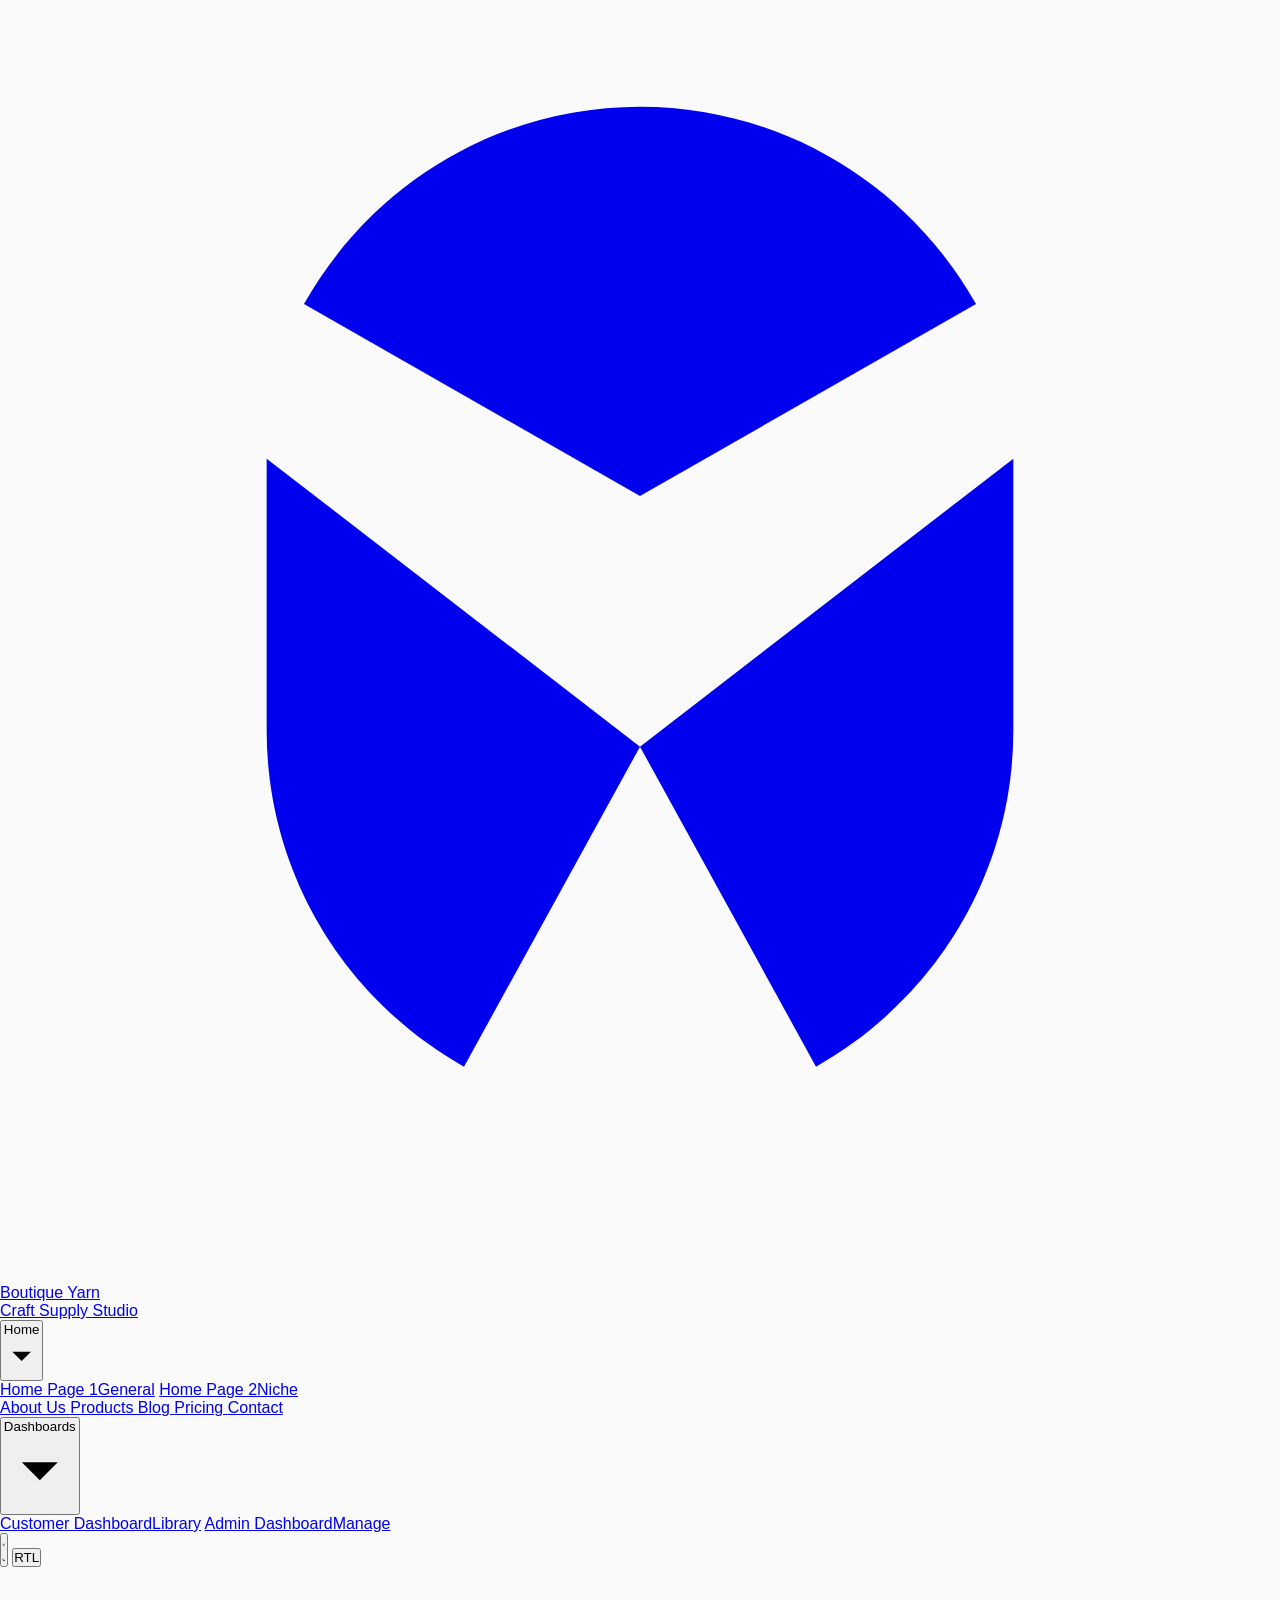
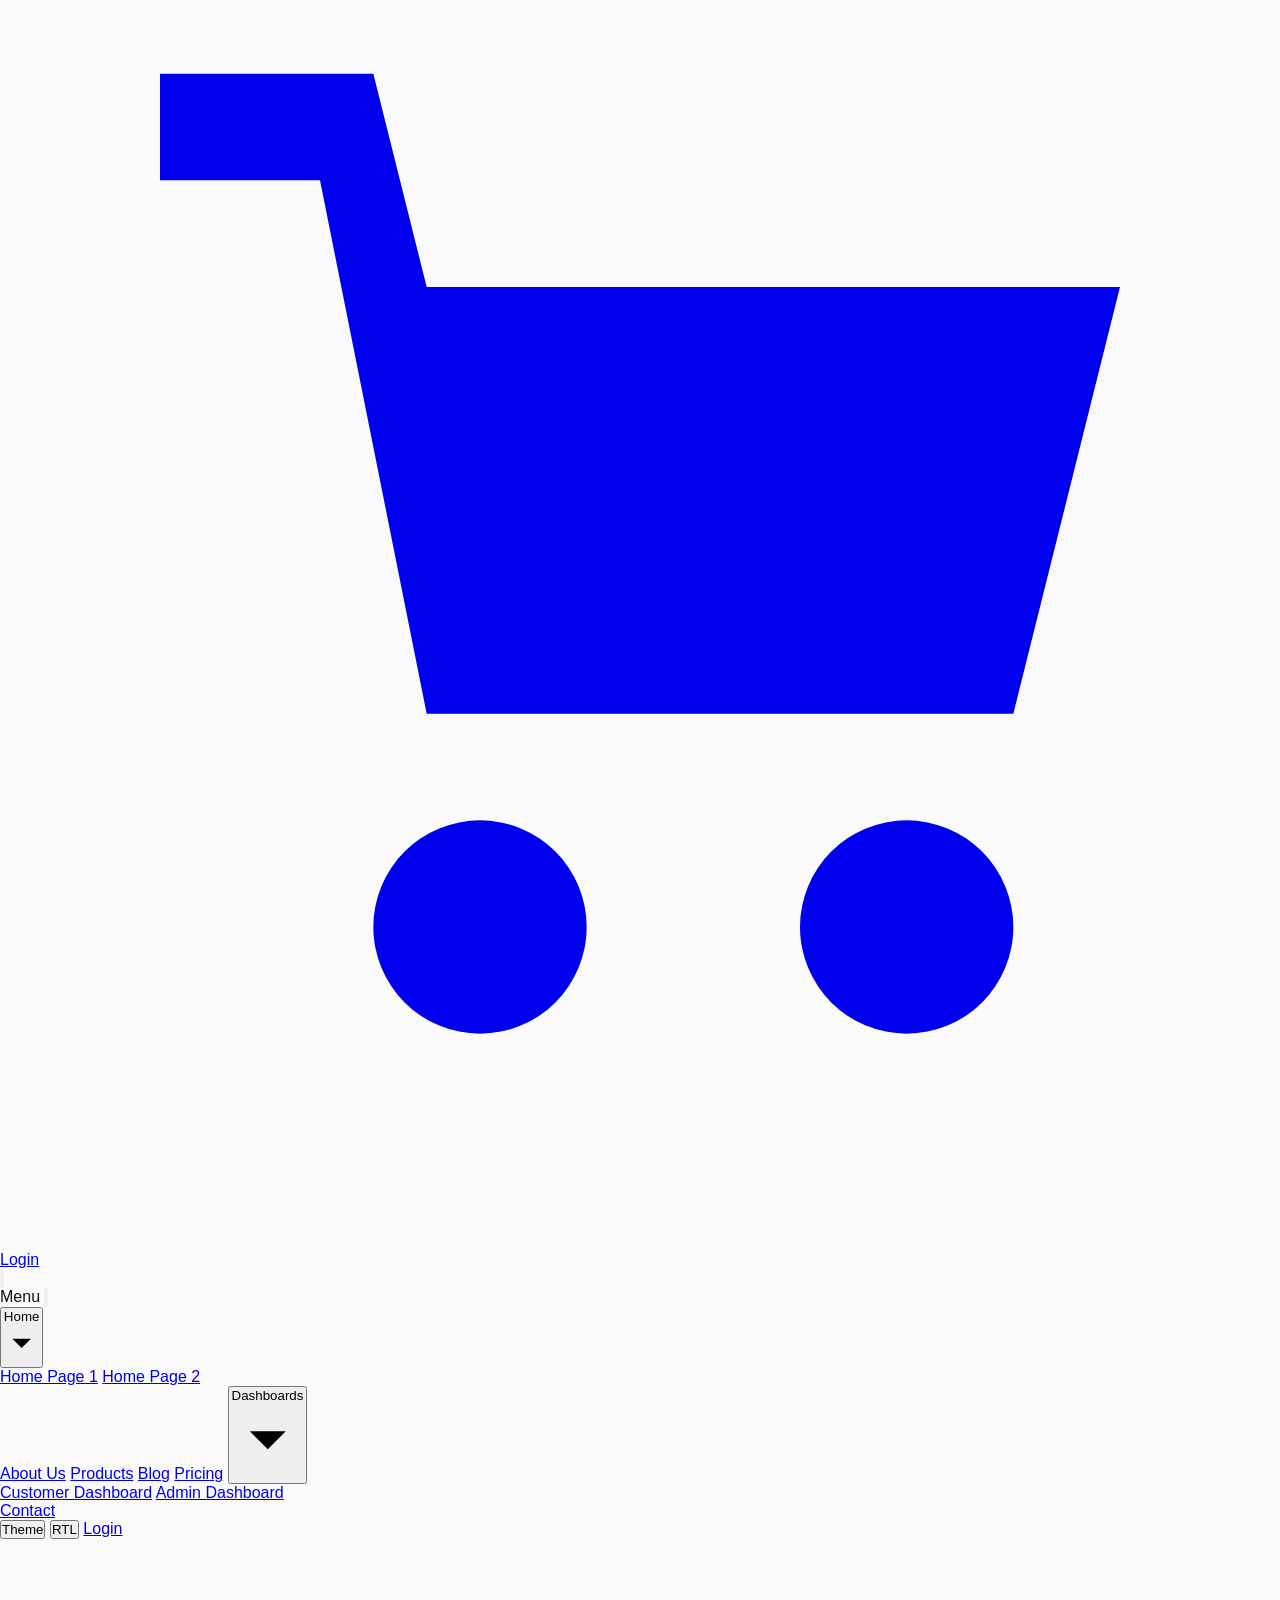
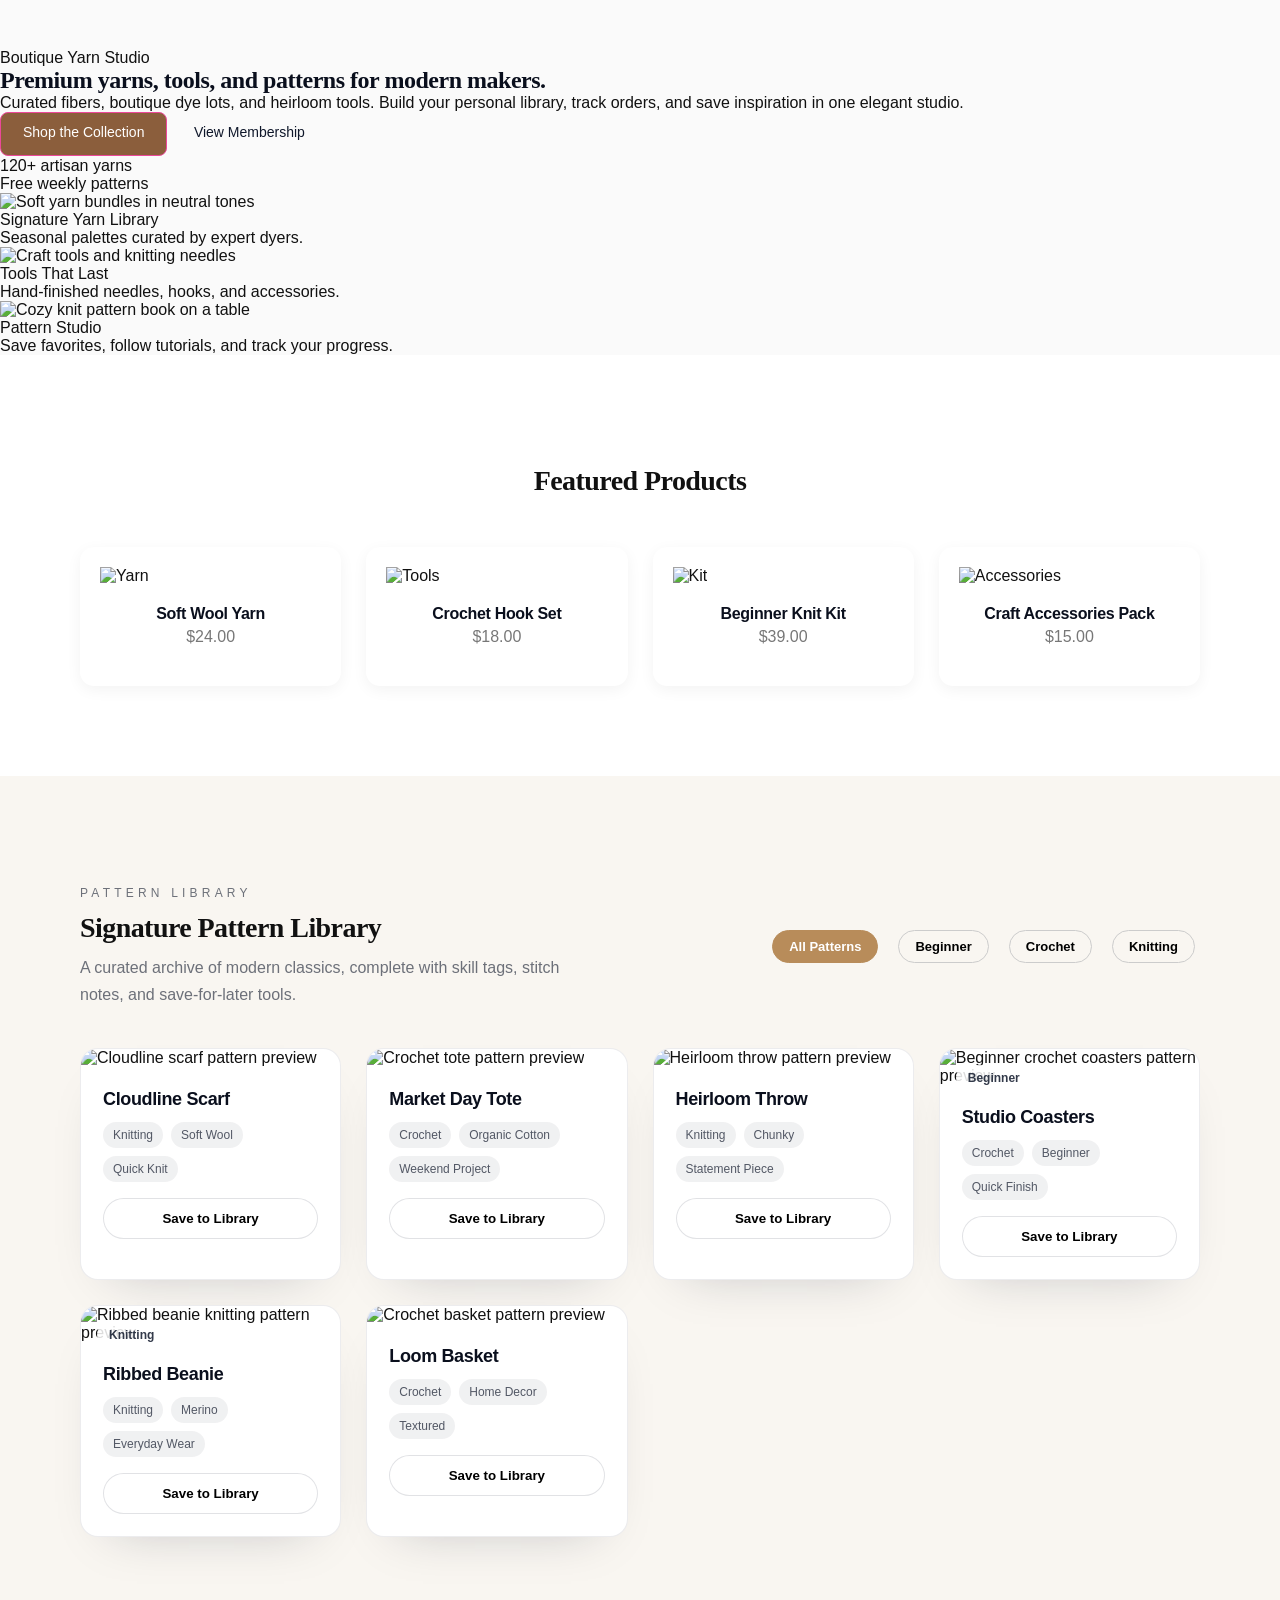
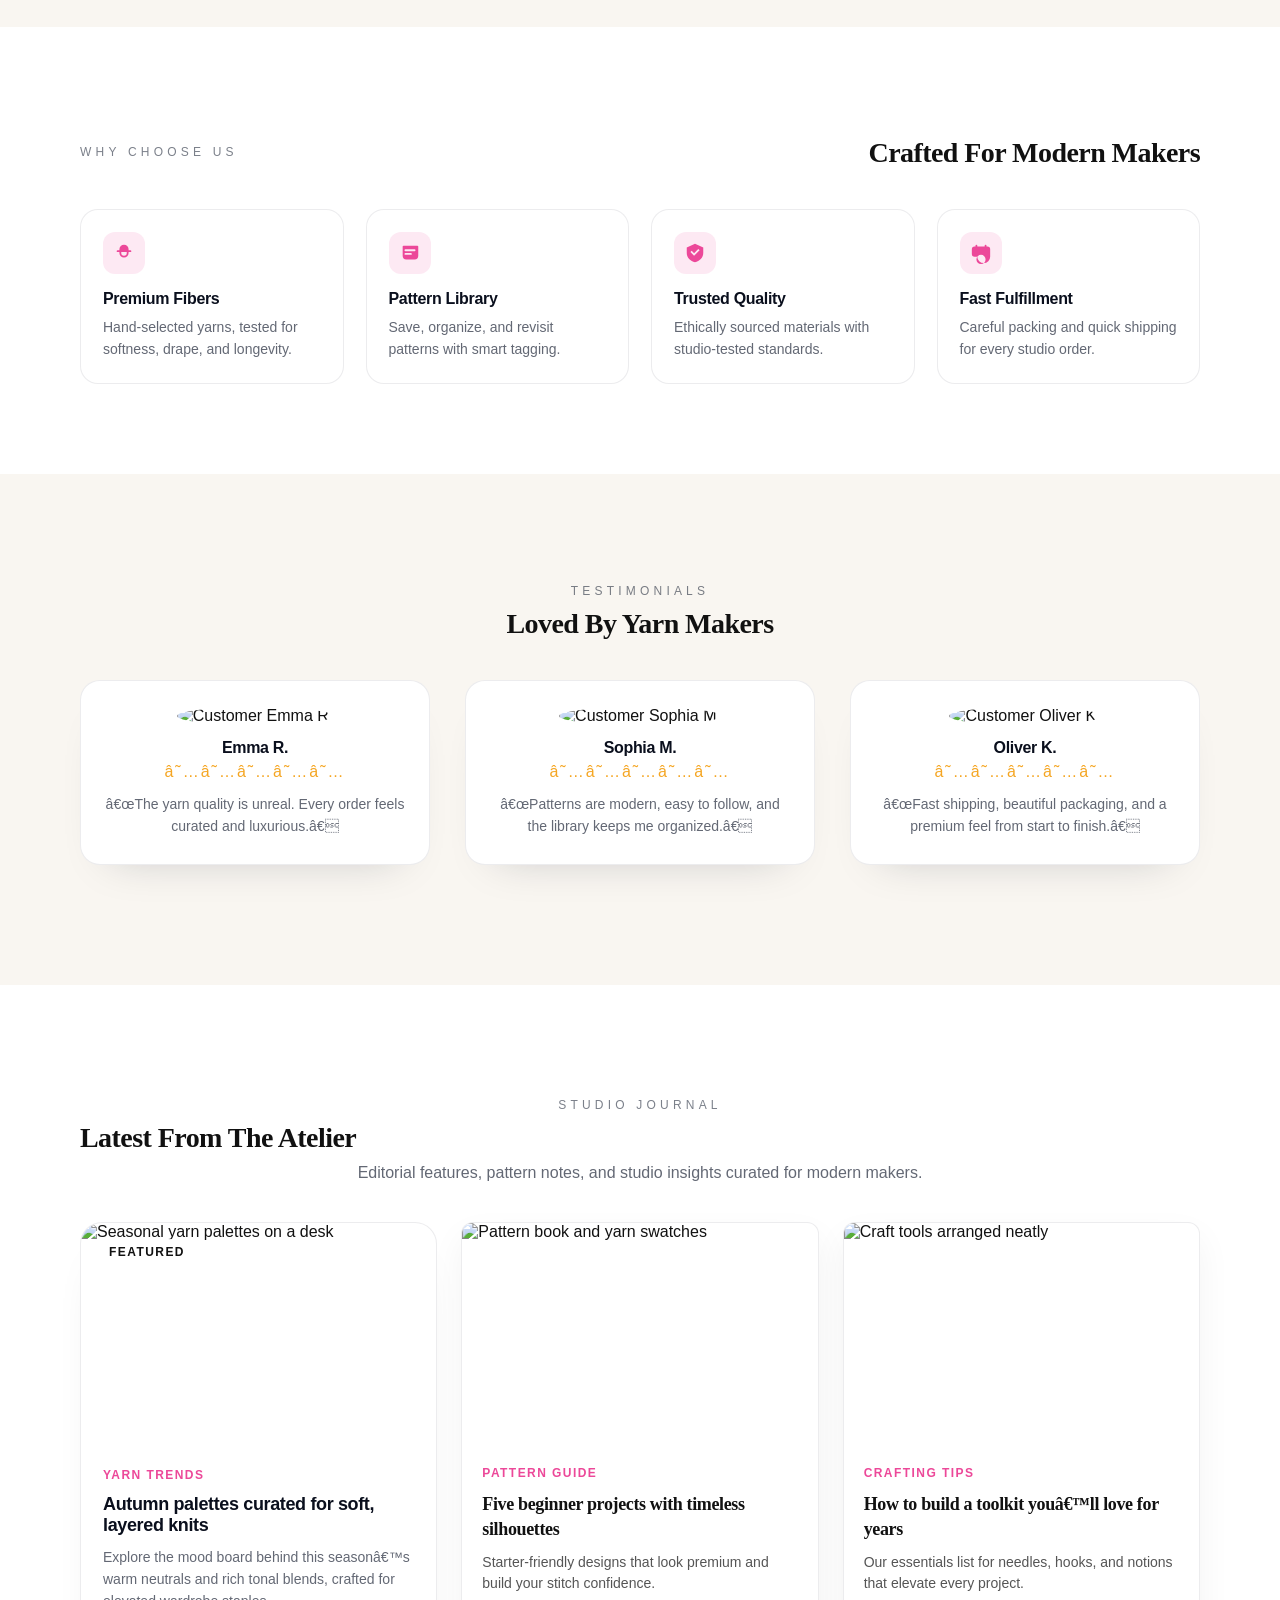
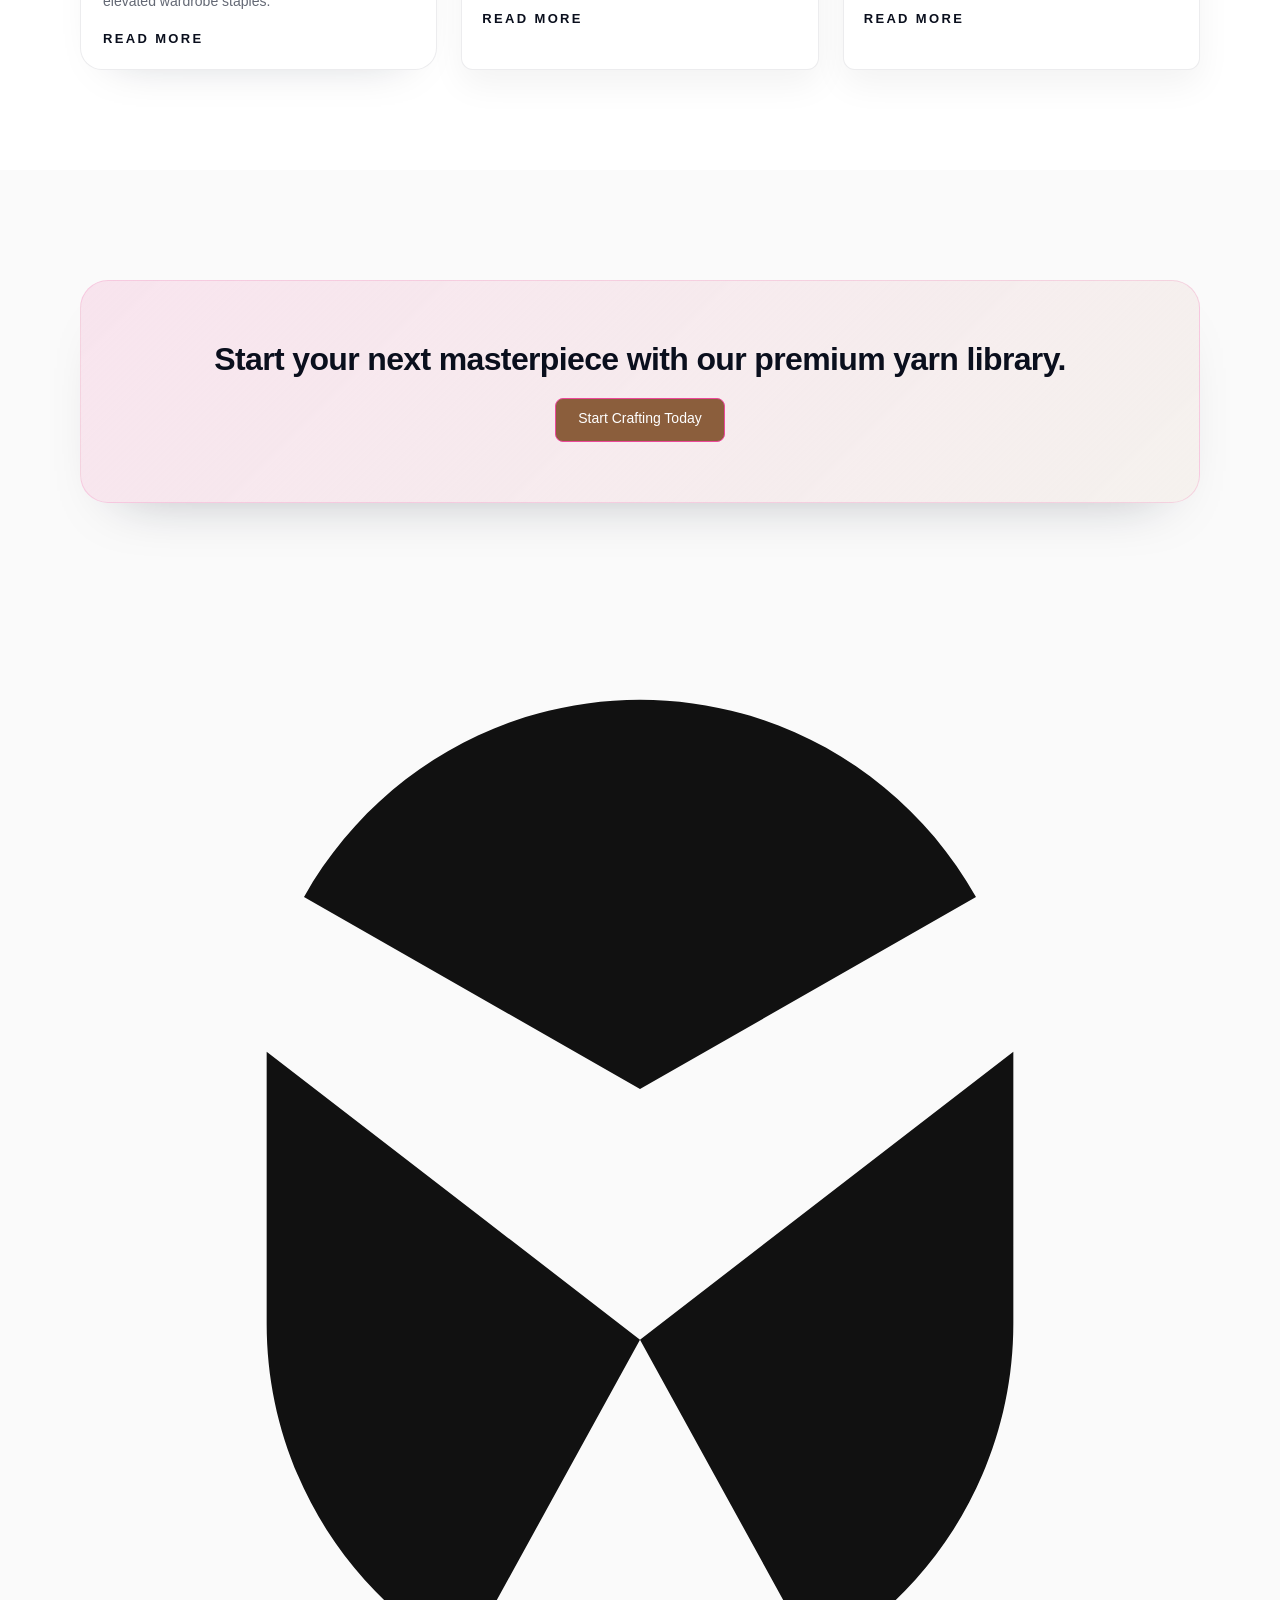
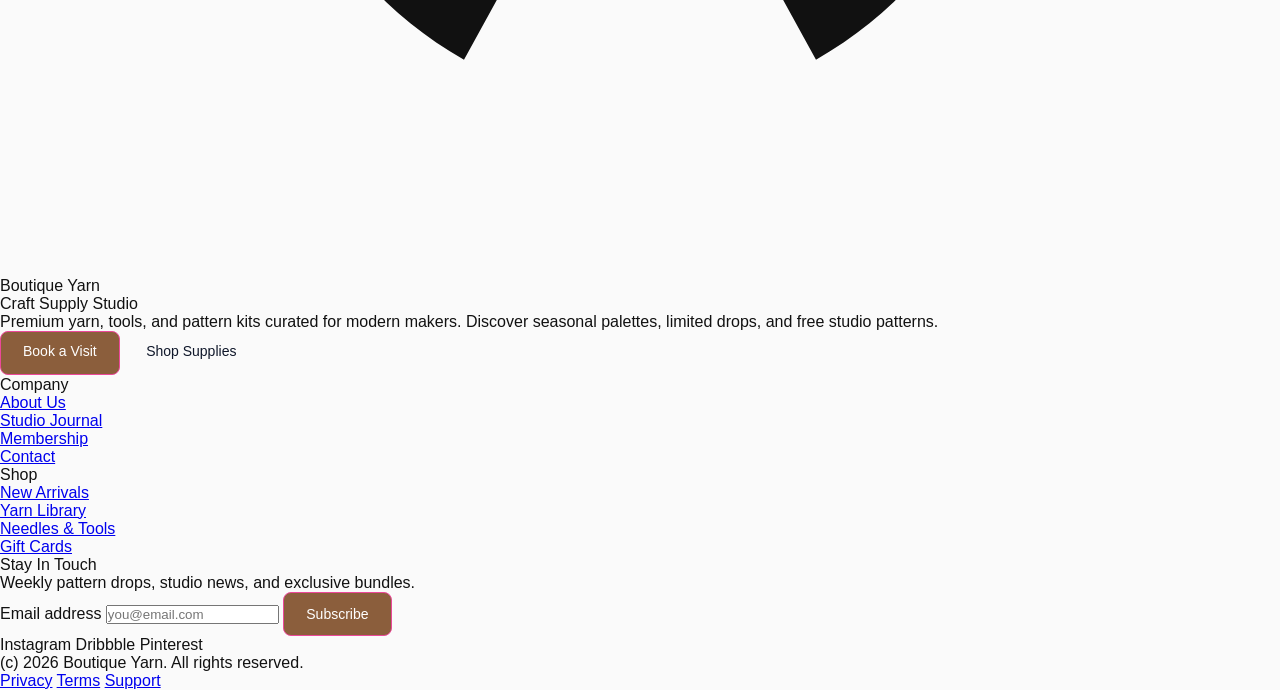
==== pages/index.html @ def4d4f9 "Initial commit" ====
﻿<!doctype html>
<html lang="en" class="scroll-smooth" data-theme="light">
  <head>
    <meta charset="utf-8" />
    <meta name="viewport" content="width=device-width, initial-scale=1" />
    <title>Boutique Yarn - Premium Craft Supplies</title>
    <link rel="preconnect" href="https://fonts.googleapis.com" />
    <link rel="preconnect" href="https://fonts.gstatic.com" crossorigin />
    <link href="https://fonts.googleapis.com/css2?family=Plus+Jakarta+Sans:wght@400;500;600;700&display=swap" rel="stylesheet" />
    <link rel="stylesheet" href="../assets/css/style.css" />
    <link rel="stylesheet" href="../assets/css/dark-mode.css" />
    <link rel="stylesheet" href="../assets/css/rtl.css" />
    <link rel="stylesheet" href="https://cdnjs.cloudflare.com/ajax/libs/font-awesome/7.0.1/css/all.min.css" />
    <script src="https://cdn.tailwindcss.com"></script>
    <link rel="icon" type="image/svg+xml" href="../assets/images/favicon.svg" />
</head>
  <body class="blog-page min-h-screen bg-[color:rgb(var(--page-bg))] text-[color:rgb(var(--text))] antialiased">
    <header id="site-header" class="fixed inset-x-0 top-0 z-50 transition-all duration-300">
      <div class="mx-auto max-w-7xl px-4 sm:px-6 lg:px-8">
        <div class="mt-4 rounded-2xl border border-[color:rgb(var(--border)/0.18)] bg-gradient-to-r from-[color:rgb(var(--glass)/0.78)] via-[color:rgb(var(--glass)/0.6)] to-[color:rgb(var(--glass)/0.78)] shadow-[0_20px_50px_-30px_rgba(15,23,42,0.35)] backdrop-blur-xl transition-all duration-300" id="nav-surface">
          <nav class="flex h-16 items-center justify-between gap-4 px-4 sm:px-6" aria-label="Main">
            <div class="flex items-center gap-8 rtl-reverse">
              <a href="index.html" class="flex items-center gap-3 rounded-xl px-2 py-1 focus-visible:outline-none focus-visible:ring-2 focus-visible:ring-[color:rgb(var(--accent))]">
                <span class="flex h-10 w-10 items-center justify-center rounded-xl bg-[color:rgb(var(--accent)/0.12)] text-[color:rgb(var(--accent))]">
                  <svg viewBox="0 0 24 24" aria-hidden="true" class="h-5 w-5">
                    <path fill="currentColor" d="M12 2c-2.6 0-5 1.4-6.3 3.7l6.3 3.6 6.3-3.6C17 3.4 14.6 2 12 2Zm-7 6.6v5.1c0 2.6 1.4 5 3.7 6.3l3.3-6-7-5.4Zm14 0-7 5.4 3.3 6c2.3-1.3 3.7-3.7 3.7-6.3V8.6Z" />
                  </svg>
                </span>
                <div class="leading-tight">
                  <p class="text-base font-semibold tracking-tight">Boutique Yarn</p>
                  <p class="text-xs text-[color:rgb(var(--muted))]">Craft Supply Studio</p>
                </div>
              </a>

              <div class="hidden items-center gap-1 lg:flex">
                <div class="relative" data-dropdown>
                  <button class="nav-link group flex items-center gap-2 rounded-full px-4 py-2 text-sm font-medium text-[color:rgb(var(--text))] transition-all duration-200 hover:text-[color:rgb(var(--accent))] focus-visible:outline-none focus-visible:ring-2 focus-visible:ring-[color:rgb(var(--accent))]" aria-haspopup="true" aria-expanded="false" aria-controls="home-menu" data-dropdown-trigger>
                    <span>Home</span>
                    <svg class="h-4 w-4 transition-transform duration-200 group-hover:rotate-180" viewBox="0 0 20 20" aria-hidden="true">
                      <path fill="currentColor" d="M5.25 7.5 10 12.25 14.75 7.5z" />
                    </svg>
                  </button>
                  <div id="home-menu" class="pointer-events-none absolute left-0 top-[calc(100%+12px)] w-56 translate-y-2 rounded-2xl border border-[color:rgb(var(--border)/0.18)] bg-[color:rgb(var(--glass)/0.92)] p-2 opacity-0 shadow-[0_30px_60px_-40px_rgba(15,23,42,0.45)] backdrop-blur-2xl transition-all duration-200" role="menu" data-dropdown-menu>
                    <a href="index.html" class="flex items-center justify-between rounded-xl px-4 py-3 text-sm font-medium text-[color:rgb(var(--text))] transition hover:bg-[color:rgb(var(--accent)/0.08)]" role="menuitem">Home Page 1<span class="text-xs text-[color:rgb(var(--muted))]">General</span></a>
                    <a href="home page2.html" class="flex items-center justify-between rounded-xl px-4 py-3 text-sm font-medium text-[color:rgb(var(--text))] transition hover:bg-[color:rgb(var(--accent)/0.08)]" role="menuitem">Home Page 2<span class="text-xs text-[color:rgb(var(--muted))]">Niche</span></a>
                  </div>
                </div>

                <a href="about.html" class="nav-link group relative rounded-full px-4 py-2 text-sm font-medium text-[color:rgb(var(--text))] transition hover:text-[color:rgb(var(--accent))] focus-visible:outline-none focus-visible:ring-2 focus-visible:ring-[color:rgb(var(--accent))]">
                  About Us
                  <span class="absolute -bottom-1 left-4 right-4 h-px origin-left scale-x-0 bg-[color:rgb(var(--accent))] transition-transform duration-200 group-hover:scale-x-100" aria-hidden="true"></span>
                </a>
                <a href="products.html" class="nav-link group relative rounded-full px-4 py-2 text-sm font-medium text-[color:rgb(var(--text))] transition hover:text-[color:rgb(var(--accent))] focus-visible:outline-none focus-visible:ring-2 focus-visible:ring-[color:rgb(var(--accent))]">
                  Products
                  <span class="absolute -bottom-1 left-4 right-4 h-px origin-left scale-x-0 bg-[color:rgb(var(--accent))] transition-transform duration-200 group-hover:scale-x-100" aria-hidden="true"></span>
                </a>
                <a href="blog.html" class="nav-link group relative rounded-full px-4 py-2 text-sm font-medium text-[color:rgb(var(--text))] transition hover:text-[color:rgb(var(--accent))] focus-visible:outline-none focus-visible:ring-2 focus-visible:ring-[color:rgb(var(--accent))]">
                  Blog
                  <span class="absolute -bottom-1 left-4 right-4 h-px origin-left scale-x-0 bg-[color:rgb(var(--accent))] transition-transform duration-200 group-hover:scale-x-100" aria-hidden="true"></span>
                </a>
                <a href="pricing page.html" class="nav-link group relative rounded-full px-4 py-2 text-sm font-medium text-[color:rgb(var(--text))] transition hover:text-[color:rgb(var(--accent))] focus-visible:outline-none focus-visible:ring-2 focus-visible:ring-[color:rgb(var(--accent))]">
                  Pricing
                  <span class="absolute -bottom-1 left-4 right-4 h-px origin-left scale-x-0 bg-[color:rgb(var(--accent))] transition-transform duration-200 group-hover:scale-x-100" aria-hidden="true"></span>
                </a>
                <a href="contact.html" class="nav-link group relative rounded-full px-4 py-2 text-sm font-medium text-[color:rgb(var(--text))] transition hover:text-[color:rgb(var(--accent))] focus-visible:outline-none focus-visible:ring-2 focus-visible:ring-[color:rgb(var(--accent))]">
                  Contact
                  <span class="absolute -bottom-1 left-4 right-4 h-px origin-left scale-x-0 bg-[color:rgb(var(--accent))] transition-transform duration-200 group-hover:scale-x-100" aria-hidden="true"></span>
                </a>
                <div class="relative" data-dropdown>
                  <button class="group flex items-center gap-2 rounded-full px-4 py-2 text-sm font-medium text-[color:rgb(var(--text))] transition-all duration-200 hover:text-[color:rgb(var(--accent))] focus-visible:outline-none focus-visible:ring-2 focus-visible:ring-[color:rgb(var(--accent))]" aria-haspopup="true" aria-expanded="false" aria-controls="dashboard-menu" data-dropdown-trigger>
                    <span>Dashboards</span>
                    <svg class="h-4 w-4 transition-transform duration-200 group-hover:rotate-180" viewBox="0 0 20 20" aria-hidden="true">
                      <path fill="currentColor" d="M5.25 7.5 10 12.25 14.75 7.5z" />
                    </svg>
                  </button>
                  <div id="dashboard-menu" class="pointer-events-none absolute left-0 top-[calc(100%+12px)] w-60 translate-y-2 rounded-2xl border border-[color:rgb(var(--border)/0.18)] bg-[color:rgb(var(--glass)/0.92)] p-2 opacity-0 shadow-[0_30px_60px_-40px_rgba(15,23,42,0.45)] backdrop-blur-2xl transition-all duration-200" role="menu" data-dropdown-menu>
                    <a href="user dashboard.html" class="flex items-center justify-between rounded-xl px-4 py-3 text-sm font-medium text-[color:rgb(var(--text))] transition hover:bg-[color:rgb(var(--accent)/0.08)]" role="menuitem">Customer Dashboard<span class="text-xs text-[color:rgb(var(--muted))]">Library</span></a>
                    <a href="admin dashbaord.html" class="flex items-center justify-between rounded-xl px-4 py-3 text-sm font-medium text-[color:rgb(var(--text))] transition hover:bg-[color:rgb(var(--accent)/0.08)]" role="menuitem">Admin Dashboard<span class="text-xs text-[color:rgb(var(--muted))]">Manage</span></a>
                  </div>
                </div>
              </div>
            </div>

            <div class="hidden items-center gap-3 lg:flex">
              <button id="theme-toggle" class="group relative flex h-10 w-10 items-center justify-center rounded-full border border-[color:rgb(var(--border)/0.18)] bg-[color:rgb(var(--glass)/0.6)] text-[color:rgb(var(--text))] transition duration-200 hover:-translate-y-0.5 hover:shadow-[0_10px_25px_-20px_rgba(15,23,42,0.6)] focus-visible:outline-none focus-visible:ring-2 focus-visible:ring-[color:rgb(var(--accent))]" aria-label="Toggle dark mode" aria-pressed="false">
                <svg class="h-5 w-5 transition-transform duration-200 group-hover:rotate-12" viewBox="0 0 24 24" aria-hidden="true" data-icon-sun>
                  <path fill="currentColor" d="M12 4a1 1 0 0 1 1 1v1.1a1 1 0 1 1-2 0V5a1 1 0 0 1 1-1Zm0 12.9a1 1 0 0 1 1 1V19a1 1 0 1 1-2 0v-1.1a1 1 0 0 1 1-1ZM5.1 5.1a1 1 0 0 1 1.4 0l.8.8a1 1 0 1 1-1.4 1.4l-.8-.8a1 1 0 0 1 0-1.4Zm12.6 12.6a1 1 0 0 1 1.4 0l.8.8a1 1 0 1 1-1.4 1.4l-.8-.8a1 1 0 0 1 0-1.4ZM4 12a1 1 0 0 1 1-1h1.1a1 1 0 0 1 0 2H5a1 1 0 0 1-1-1Zm12.9 0a1 1 0 0 1 1-1H19a1 1 0 1 1 0 2h-1.1a1 1 0 0 1-1-1ZM5.1 18.9a1 1 0 0 1 0-1.4l.8-.8a1 1 0 1 1 1.4 1.4l-.8.8a1 1 0 0 1-1.4 0Zm12.6-12.6a1 1 0 0 1 0-1.4l.8-.8a1 1 0 1 1 1.4 1.4l-.8.8a1 1 0 0 1-1.4 0ZM12 8a4 4 0 1 1 0 8 4 4 0 0 1 0-8Z" />
                </svg>
                <svg class="hidden h-5 w-5 transition-transform duration-200 group-hover:-rotate-12" viewBox="0 0 24 24" aria-hidden="true" data-icon-moon>
                  <path fill="currentColor" d="M21 14.5A8.5 8.5 0 0 1 9.5 3a8.5 8.5 0 1 0 11.5 11.5Z" />
                </svg>
              </button>

              <button id="rtl-toggle" class="flex h-10 items-center gap-2 rounded-full border border-[color:rgb(var(--border)/0.18)] bg-[color:rgb(var(--glass)/0.6)] px-3 text-xs font-semibold uppercase tracking-[0.2em] text-[color:rgb(var(--text))] transition duration-200 hover:-translate-y-0.5 hover:shadow-[0_10px_25px_-20px_rgba(15,23,42,0.6)] focus-visible:outline-none focus-visible:ring-2 focus-visible:ring-[color:rgb(var(--accent))]" aria-pressed="false" aria-label="Toggle RTL">
                RTL
                <span class="h-1.5 w-1.5 rounded-full bg-[color:rgb(var(--accent))]"></span>
              </button>

              <a href="products.html" class="group relative flex h-10 w-10 items-center justify-center rounded-full border border-[color:rgb(var(--border)/0.18)] bg-[color:rgb(var(--glass)/0.6)] text-[color:rgb(var(--text))] transition duration-200 hover:-translate-y-0.5 hover:shadow-[0_10px_25px_-20px_rgba(15,23,42,0.6)] focus-visible:outline-none focus-visible:ring-2 focus-visible:ring-[color:rgb(var(--accent))]" aria-label="View cart">
                <svg class="h-5 w-5 transition-transform duration-200 group-hover:scale-110" viewBox="0 0 24 24" aria-hidden="true">
                  <path fill="currentColor" d="M7 6h14l-2 8H8L6 4H3V2h4l1 4Zm2 14a2 2 0 1 1 0-4 2 2 0 0 1 0 4Zm8 0a2 2 0 1 1 0-4 2 2 0 0 1 0 4Z" />
                </svg>
                <span class="absolute right-1.5 top-1.5 h-2.5 w-2.5 rounded-full bg-[color:rgb(var(--accent))] shadow-[0_0_0_3px_rgb(var(--glass)/0.7)]" aria-hidden="true"></span>
              </a>

              <a href="login.html" class="rounded-full bg-[color:rgb(var(--accent))] px-5 py-2 text-sm font-semibold text-white shadow-[0_15px_35px_-20px_rgba(236,72,153,0.8)] transition duration-200 hover:-translate-y-0.5 hover:shadow-[0_20px_45px_-22px_rgba(236,72,153,0.9)] focus-visible:outline-none focus-visible:ring-2 focus-visible:ring-offset-2 focus-visible:ring-[color:rgb(var(--accent))]">Login</a>
            </div>

            <button id="mobile-toggle" class="flex h-10 w-10 items-center justify-center rounded-full border border-[color:rgb(var(--border)/0.18)] bg-[color:rgb(var(--glass)/0.6)] text-[color:rgb(var(--text))] transition duration-200 hover:-translate-y-0.5 hover:shadow-[0_10px_25px_-20px_rgba(15,23,42,0.6)] focus-visible:outline-none focus-visible:ring-2 focus-visible:ring-[color:rgb(var(--accent))] lg:hidden" aria-label="Open menu" aria-expanded="false">
              <svg class="h-5 w-5" viewBox="0 0 24 24" aria-hidden="true">
                <path fill="currentColor" d="M4 7h16v2H4V7Zm0 6h16v2H4v-2Zm0 6h16v2H4v-2Z" />
              </svg>
            </button>
          </nav>
        </div>
      </div>

      <div id="mobile-menu" class="pointer-events-none fixed inset-0 z-40 bg-black/30 opacity-0 transition-opacity duration-200 lg:hidden">
        <div class="absolute right-0 top-0 h-full w-80 max-w-[85%] translate-x-full overflow-y-auto bg-[color:rgb(var(--page-bg))] p-6 pb-10 shadow-2xl transition-transform duration-300">
          <div class="flex items-center justify-between">
            <span class="text-sm font-semibold text-[color:rgb(var(--muted))]">Menu</span>
            <button id="mobile-close" class="flex h-10 w-10 items-center justify-center rounded-full border border-[color:rgb(var(--border)/0.18)]" aria-label="Close menu">
              <svg class="h-5 w-5" viewBox="0 0 24 24" aria-hidden="true">
                <path fill="currentColor" d="M6.4 5 12 10.6 17.6 5 19 6.4 13.4 12 19 17.6 17.6 19 12 13.4 6.4 19 5 17.6 10.6 12 5 6.4 6.4 5Z" />
              </svg>
            </button>
          </div>

          <div class="mt-8 space-y-4">
            <button class="flex w-full items-center justify-between rounded-2xl border border-[color:rgb(var(--border)/0.18)] px-4 py-3 text-left text-base font-semibold" data-mobile-dropdown="home">
              Home
              <svg class="h-4 w-4" viewBox="0 0 20 20" aria-hidden="true">
                <path fill="currentColor" d="M5.25 7.5 10 12.25 14.75 7.5z" />
              </svg>
            </button>
            <div class="hidden space-y-2 pl-4 text-sm" data-mobile-menu="home">
              <a href="index.html" class="block rounded-xl px-3 py-2 text-[color:rgb(var(--text))]">Home Page 1</a>
              <a href="home page2.html" class="block rounded-xl px-3 py-2 text-[color:rgb(var(--text))]">Home Page 2</a>
            </div>
            <a href="about.html" class="block rounded-2xl border border-[color:rgb(var(--border)/0.18)] px-4 py-3 text-base font-semibold">About Us</a>
            <a href="products.html" class="block rounded-2xl border border-[color:rgb(var(--border)/0.18)] px-4 py-3 text-base font-semibold">Products</a>
            <a href="blog.html" class="block rounded-2xl border border-[color:rgb(var(--border)/0.18)] px-4 py-3 text-base font-semibold">Blog</a>
            <a href="pricing page.html" class="block rounded-2xl border border-[color:rgb(var(--border)/0.18)] px-4 py-3 text-base font-semibold">Pricing</a>
            <button class="flex w-full items-center justify-between rounded-2xl border border-[color:rgb(var(--border)/0.18)] px-4 py-3 text-left text-base font-semibold" data-mobile-dropdown="dashboards">
              Dashboards
              <svg class="h-4 w-4" viewBox="0 0 20 20" aria-hidden="true">
                <path fill="currentColor" d="M5.25 7.5 10 12.25 14.75 7.5z" />
              </svg>
            </button>
            <div class="hidden space-y-2 pl-4 text-sm" data-mobile-menu="dashboards">
              <a href="user dashboard.html" class="block rounded-xl px-3 py-2 text-[color:rgb(var(--text))]">Customer Dashboard</a>
              <a href="admin dashbaord.html" class="block rounded-xl px-3 py-2 text-[color:rgb(var(--text))]">Admin Dashboard</a>
            </div>
            <a href="contact.html" class="block rounded-2xl border border-[color:rgb(var(--border)/0.18)] px-4 py-3 text-base font-semibold">Contact</a>
          </div>

          <div class="mt-8 flex flex-wrap items-center gap-3">
            <button class="flex h-11 flex-1 items-center justify-center rounded-full border border-[color:rgb(var(--border)/0.18)]" data-theme-toggle-mobile>Theme</button>
            <button class="flex h-11 flex-1 items-center justify-center rounded-full border border-[color:rgb(var(--border)/0.18)]" data-rtl-toggle-mobile>RTL</button>
            <a href="login.html" class="flex h-11 flex-1 items-center justify-center rounded-full bg-[color:rgb(var(--accent))] text-sm font-semibold text-white">Login</a>
          </div>
        </div>
      </div>
    </header>

    <main class="pt-32">
      <section class="mx-auto max-w-7xl px-4 sm:px-6 lg:px-8">
        <div class="grid gap-10 lg:grid-cols-[1.05fr_0.95fr] lg:items-center">
          <div class="rounded-3xl border border-[color:rgb(var(--border)/0.14)] bg-gradient-to-br from-[color:rgb(var(--accent)/0.1)] via-[color:rgb(var(--page-bg))] to-[color:rgb(var(--accent)/0.05)] p-8 sm:p-10">
            <p class="text-xs font-semibold uppercase tracking-[0.35em] text-[color:rgb(var(--muted))]">Boutique Yarn Studio</p>
            <h1 class="mt-5 text-4xl font-semibold tracking-tight text-[color:rgb(var(--text))] sm:text-5xl lg:text-6xl">
              Premium yarns, tools, and patterns for modern makers.
            </h1>
            <p class="mt-5 max-w-xl text-base text-[color:rgb(var(--muted))] sm:text-lg">
              Curated fibers, boutique dye lots, and heirloom tools. Build your personal library, track orders, and save inspiration in one elegant studio.
            </p>
            <div class="mt-8 flex flex-wrap items-center gap-4">
              <a href="products.html" class="btn btn-primary">Shop the Collection</a>
              <a href="pricing page.html" class="btn btn-outline">View Membership</a>
            </div>
            <div class="mt-8 flex flex-wrap items-center gap-6 text-sm text-[color:rgb(var(--muted))]">
              <div class="flex items-center gap-3 rounded-full border border-[color:rgb(var(--border)/0.2)] px-4 py-2">
                <span class="h-2.5 w-2.5 rounded-full bg-[color:rgb(var(--accent))]"></span>
                120+ artisan yarns
              </div>
              <div class="flex items-center gap-3 rounded-full border border-[color:rgb(var(--border)/0.2)] px-4 py-2">
                <span class="h-2.5 w-2.5 rounded-full bg-[color:rgb(var(--accent))]"></span>
                Free weekly patterns
              </div>
            </div>
          </div>

          <div class="grid gap-6 sm:grid-cols-2 lg:items-start">
            <div class="group overflow-hidden rounded-3xl border border-[color:rgb(var(--border)/0.18)] bg-[color:rgb(var(--glass)/0.7)] shadow-[0_24px_60px_-40px_rgba(15,23,42,0.45)] transition duration-300 hover:-translate-y-1 hover:shadow-[0_28px_70px_-44px_rgba(15,23,42,0.55)]">
              <img src="https://images.pexels.com/photos/4006490/pexels-photo-4006490.jpeg" alt="Soft yarn bundles in neutral tones" class="h-56 w-full object-cover transition duration-300 group-hover:scale-105 sm:h-60" />
              <div class="p-5">
                <p class="text-sm font-semibold">Signature Yarn Library</p>
                <p class="mt-2 text-sm text-[color:rgb(var(--muted))]">Seasonal palettes curated by expert dyers.</p>
              </div>
            </div>
            <div class="group overflow-hidden rounded-3xl border border-[color:rgb(var(--border)/0.18)] bg-[color:rgb(var(--glass)/0.7)] shadow-[0_24px_60px_-40px_rgba(15,23,42,0.45)] transition duration-300 hover:-translate-y-1 hover:shadow-[0_28px_70px_-44px_rgba(15,23,42,0.55)] lg:translate-y-6">
              <img src="https://media.istockphoto.com/id/1351309771/vector/sewing-related-cartoon-style-doodle-vector-illustration.jpg?s=612x612&w=0&k=20&c=vwsolzv6YfVl2UJexr1BZnqVt9I73sLsoj6Q-9TDbek=" alt="Craft tools and knitting needles" class="h-56 w-full object-cover transition duration-300 group-hover:scale-105 sm:h-60" />
              <div class="p-5">
                <p class="text-sm font-semibold">Tools That Last</p>
                <p class="mt-2 text-sm text-[color:rgb(var(--muted))]">Hand-finished needles, hooks, and accessories.</p>
              </div>
            </div>
            <div class="group overflow-hidden rounded-3xl border border-[color:rgb(var(--border)/0.18)] bg-[color:rgb(var(--glass)/0.7)] shadow-[0_24px_60px_-40px_rgba(15,23,42,0.45)] transition duration-300 hover:-translate-y-1 hover:shadow-[0_28px_70px_-44px_rgba(15,23,42,0.55)] sm:col-span-2">
              <img src="https://images.pexels.com/photos/6461479/pexels-photo-6461479.jpeg" alt="Cozy knit pattern book on a table" class="h-56 w-full object-cover transition duration-300 group-hover:scale-105 sm:h-64" />
              <div class="p-5">
                <p class="text-sm font-semibold">Pattern Studio</p>
                <p class="mt-2 text-sm text-[color:rgb(var(--muted))]">Save favorites, follow tutorials, and track your progress.</p>
              </div>
            </div>
          </div>
        </div>
      </section>
      
 <!-- FEATURED PRODUCTS START -->
<section class="products">
  <div class="container">

    <h2 class="section-title">Featured Products</h2>

    <div class="products-grid">

      <!-- PRODUCT 1 -->
      <div class="product-card">
        <div class="product-image">
          <img src="https://images.pexels.com/photos/24880080/pexels-photo-24880080.jpeg" alt="Yarn">
          <span class="wishlist">â™¡</span>

          <div class="product-overlay">
            <a href="#" class="btn-cart">Add to Cart</a>
          </div>
        </div>
        <div class="product-info">
          <h3>Soft Wool Yarn</h3>
          <p>$24.00</p>
        </div>
      </div>

      <!-- PRODUCT 2 -->
      <div class="product-card">
        <div class="product-image">
          <img src="https://images.pexels.com/photos/4792081/pexels-photo-4792081.jpeg" alt="Tools">
          <span class="wishlist">â™¡</span>

          <div class="product-overlay">
            <a href="#" class="btn-cart">Add to Cart</a>
          </div>
        </div>
        <div class="product-info">
          <h3>Crochet Hook Set</h3>
          <p>$18.00</p>
        </div>
      </div>

      <!-- PRODUCT 3 -->
      <div class="product-card">
        <div class="product-image">
          <img src="https://images.pexels.com/photos/5660291/pexels-photo-5660291.jpeg" alt="Kit">
          <span class="wishlist">â™¡</span>

          <div class="product-overlay">
            <a href="#" class="btn-cart">Add to Cart</a>
          </div>
        </div>
        <div class="product-info">
          <h3>Beginner Knit Kit</h3>
          <p>$39.00</p>
        </div>
      </div>

      <!-- PRODUCT 4 -->
      <div class="product-card">
        <div class="product-image">
          <img src="https://images.pexels.com/photos/5486776/pexels-photo-5486776.jpeg" alt="Accessories">
          <span class="wishlist">â™¡</span>

          <div class="product-overlay">
            <a href="#" class="btn-cart">Add to Cart</a>
          </div>
        </div>
        <div class="product-info">
          <h3>Craft Accessories Pack</h3>
          <p>$15.00</p>
        </div>
      </div>

    </div>

  </div>
  </section>
  <!-- FEATURED PRODUCTS END -->

  <!-- PATTERN LIBRARY START -->
  <section class="pattern-library">
    <div class="container">
      <div class="pattern-header">
        <div>
          <p class="pattern-eyebrow">Pattern Library</p>
          <h2 class="section-title">Signature Pattern Library</h2>
          <p class="pattern-subtitle">A curated archive of modern classics, complete with skill tags, stitch notes, and save-for-later tools.</p>
        </div>
        <div class="pattern-tabs" data-pattern-tabs>
          <button class="pattern-tab active" data-filter="all">All Patterns</button>
          <button class="pattern-tab" data-filter="beginner">Beginner</button>
          <button class="pattern-tab" data-filter="crochet">Crochet</button>
          <button class="pattern-tab" data-filter="knitting">Knitting</button>
        </div>
      </div>

      <div class="pattern-grid">
        <article class="pattern-card" data-category="beginner knitting">
          <div class="pattern-image">
            <img src="https://slimages.macysassets.com/is/image/MCY/products/1/optimized/15509381_fpx.tif?op_sharpen=1&wid=1500&fit=fit%2C1&fmt=webp" alt="Cloudline scarf pattern preview">
            <span class="pattern-badge">Beginner</span>
          </div>
          <div class="pattern-info">
            <h3>Cloudline Scarf</h3>
            <div class="pattern-tags">
              <span>Knitting</span>
              <span>Soft Wool</span>
              <span>Quick Knit</span>
            </div>
            <button class="pattern-save">Save to Library</button>
          </div>
        </article>

        <article class="pattern-card" data-category="crochet">
          <div class="pattern-image">
            <img src="https://images.pexels.com/photos/27100518/pexels-photo-27100518.jpeg" alt="Crochet tote pattern preview">
            <span class="pattern-badge">Crochet</span>
          </div>
          <div class="pattern-info">
            <h3>Market Day Tote</h3>
            <div class="pattern-tags">
              <span>Crochet</span>
              <span>Organic Cotton</span>
              <span>Weekend Project</span>
            </div>
            <button class="pattern-save">Save to Library</button>
          </div>
        </article>

        <article class="pattern-card" data-category="knitting">
          <div class="pattern-image">
            <img src="https://images.pexels.com/photos/27471120/pexels-photo-27471120.jpeg" alt="Heirloom throw pattern preview">
            <span class="pattern-badge">Knitting</span>
          </div>
          <div class="pattern-info">
            <h3>Heirloom Throw</h3>
            <div class="pattern-tags">
              <span>Knitting</span>
              <span>Chunky</span>
              <span>Statement Piece</span>
            </div>
            <button class="pattern-save">Save to Library</button>
          </div>
        </article>

        <article class="pattern-card" data-category="beginner crochet">
          <div class="pattern-image">
            <img src="https://atrangistudio.com/cdn/shop/files/Atrangi_Studio_Blue_Pottery_Coaster_1.png?v=1722945954&width=2048" alt="Beginner crochet coasters pattern preview">
            <span class="pattern-badge">Beginner</span>
          </div>
          <div class="pattern-info">
            <h3>Studio Coasters</h3>
            <div class="pattern-tags">
              <span>Crochet</span>
              <span>Beginner</span>
              <span>Quick Finish</span>
            </div>
            <button class="pattern-save">Save to Library</button>
          </div>
        </article>

        <article class="pattern-card" data-category="knitting">
          <div class="pattern-image">
            <img src="https://bakhli.shop/cdn/shop/files/Magenta_and_Grey.jpg?v=1739434151&width=1946" alt="Ribbed beanie knitting pattern preview">
            <span class="pattern-badge">Knitting</span>
          </div>
          <div class="pattern-info">
            <h3>Ribbed Beanie</h3>
            <div class="pattern-tags">
              <span>Knitting</span>
              <span>Merino</span>
              <span>Everyday Wear</span>
            </div>
            <button class="pattern-save">Save to Library</button>
          </div>
        </article>

        <article class="pattern-card" data-category="crochet">
          <div class="pattern-image">
            <img src="https://www.knitting-and.com/wp-content/uploads/2014/05/basket.jpg" alt="Crochet basket pattern preview">
            <span class="pattern-badge">Crochet</span>
          </div>
          <div class="pattern-info">
            <h3>Loom Basket</h3>
            <div class="pattern-tags">
              <span>Crochet</span>
              <span>Home Decor</span>
              <span>Textured</span>
            </div>
            <button class="pattern-save">Save to Library</button>
          </div>
        </article>
      </div>
    </div>
  </section>
  <!-- PATTERN LIBRARY END -->

  <!-- WHY CHOOSE US START -->
  <section class="why-choose">
    <div class="container">
      <div class="why-header">
        <p class="why-eyebrow">Why Choose Us</p>
        <h2 class="section-title">Crafted For Modern Makers</h2>
      </div>
      <div class="why-grid">
        <article class="why-card">
          <div class="why-icon">
            <svg viewBox="0 0 24 24" aria-hidden="true">
              <path fill="currentColor" d="M12 3a5 5 0 0 1 5 5v1h2a1 1 0 1 1 0 2h-2v1a5 5 0 1 1-10 0v-1H5a1 1 0 1 1 0-2h2V8a5 5 0 0 1 5-5Zm-3 8v1a3 3 0 1 0 6 0v-1H9Z"/>
            </svg>
          </div>
          <h3>Premium Fibers</h3>
          <p>Hand-selected yarns, tested for softness, drape, and longevity.</p>
        </article>
        <article class="why-card">
          <div class="why-icon">
            <svg viewBox="0 0 24 24" aria-hidden="true">
              <path fill="currentColor" d="M4 4h16a1 1 0 0 1 1 1v10a4 4 0 0 1-4 4H8a4 4 0 0 1-4-4V5a1 1 0 0 1 1-1Zm3 4a1 1 0 1 0 0 2h10a1 1 0 1 0 0-2H7Zm0 4a1 1 0 1 0 0 2h6a1 1 0 1 0 0-2H7Z"/>
            </svg>
          </div>
          <h3>Pattern Library</h3>
          <p>Save, organize, and revisit patterns with smart tagging.</p>
        </article>
        <article class="why-card">
          <div class="why-icon">
            <svg viewBox="0 0 24 24" aria-hidden="true">
              <path fill="currentColor" d="M12 2 3 6v6c0 5 4 9 9 10 5-1 9-5 9-10V6l-9-4Zm-1 13-4-4 1.4-1.4L11 12.2l4.6-4.6L17 9l-6 6Z"/>
            </svg>
          </div>
          <h3>Trusted Quality</h3>
          <p>Ethically sourced materials with studio-tested standards.</p>
        </article>
        <article class="why-card">
          <div class="why-icon">
            <svg viewBox="0 0 24 24" aria-hidden="true">
              <path fill="currentColor" d="M7 3a1 1 0 0 1 1 1v1h8V4a1 1 0 1 1 2 0v1h1a3 3 0 0 1 3 3v8a7 7 0 1 1-14 0H5a3 3 0 0 1-3-3V8a3 3 0 0 1 3-3h1V4a1 1 0 0 1 1-1Zm5 11a5 5 0 1 0 0 10 5 5 0 0 0 0-10Z"/>
            </svg>
          </div>
          <h3>Fast Fulfillment</h3>
          <p>Careful packing and quick shipping for every studio order.</p>
        </article>
      </div>
    </div>
  </section>
  <!-- WHY CHOOSE US END -->

  <!-- TESTIMONIALS START -->
  <section class="testimonials">
    <div class="container">
      <div class="testimonials-header">
        <p class="testimonials-eyebrow">Testimonials</p>
        <h2 class="section-title">Loved By Yarn Makers</h2>
      </div>
      <div class="testimonials-grid">
        <article class="testimonial-card-premium">
          <img src="https://randomuser.me/api/portraits/women/44.jpg" alt="Customer Emma R.">
          <h3>Emma R.</h3>
          <div class="testimonial-stars" aria-label="Rated 5 out of 5">
            <span>â˜…â˜…â˜…â˜…â˜…</span>
          </div>
          <p>â€œThe yarn quality is unreal. Every order feels curated and luxurious.â€</p>
        </article>
        <article class="testimonial-card-premium">
          <img src="https://randomuser.me/api/portraits/women/68.jpg" alt="Customer Sophia M.">
          <h3>Sophia M.</h3>
          <div class="testimonial-stars" aria-label="Rated 5 out of 5">
            <span>â˜…â˜…â˜…â˜…â˜…</span>
          </div>
          <p>â€œPatterns are modern, easy to follow, and the library keeps me organized.â€</p>
        </article>
        <article class="testimonial-card-premium">
          <img src="https://randomuser.me/api/portraits/men/32.jpg" alt="Customer Oliver K.">
          <h3>Oliver K.</h3>
          <div class="testimonial-stars" aria-label="Rated 5 out of 5">
            <span>â˜…â˜…â˜…â˜…â˜…</span>
          </div>
          <p>â€œFast shipping, beautiful packaging, and a premium feel from start to finish.â€</p>
        </article>
      </div>
    </div>
  </section>
  <!-- TESTIMONIALS END -->

  <!-- BLOG START -->
  <section class="blog-section blog-section-home premium-blog">
    <div class="container">
      <div class="blog-header blog-header-center">
        <p class="blog-eyebrow">Studio Journal</p>
        <h2 class="section-title">Latest From The Atelier</h2>
        <p class="blog-subtitle">Editorial features, pattern notes, and studio insights curated for modern makers.</p>
      </div>

      <div class="blog-row">
        <article class="blog-featured-card">
          <div class="blog-featured-image">
            <img src="https://images.pexels.com/photos/6634226/pexels-photo-6634226.jpeg" alt="Seasonal yarn palettes on a desk">
            <span class="blog-pill">Featured</span>
          </div>
          <div class="blog-featured-body">
            <span class="blog-tag">Yarn Trends</span>
            <h3>Autumn palettes curated for soft, layered knits</h3>
            <p>Explore the mood board behind this seasonâ€™s warm neutrals and rich tonal blends, crafted for elevated wardrobe staples.</p>
            <a href="blog details.html" class="blog-link">Read More</a>
          </div>
        </article>

        <article class="blog-card">
          <div class="blog-image">
            <img src="https://images.pexels.com/photos/6461485/pexels-photo-6461485.jpeg" alt="Pattern book and yarn swatches">
          </div>
          <div class="blog-content">
            <span class="blog-tag">Pattern Guide</span>
            <h3>Five beginner projects with timeless silhouettes</h3>
            <p>Starter-friendly designs that look premium and build your stitch confidence.</p>
            <a href="blog details.html" class="blog-link">Read More</a>
          </div>
        </article>

        <article class="blog-card">
          <div class="blog-image">
            <img src="https://media.smallbiztrends.com/2025/11/5uo5a0rP-key-takeaways.jpg" alt="Craft tools arranged neatly">
          </div>
          <div class="blog-content">
            <span class="blog-tag">Crafting Tips</span>
            <h3>How to build a toolkit youâ€™ll love for years</h3>
            <p>Our essentials list for needles, hooks, and notions that elevate every project.</p>
            <a href="blog details.html" class="blog-link">Read More</a>
          </div>
        </article>
      </div>
    </div>
  </section>
  <!-- BLOG END -->

  <!-- CTA START -->
  <section class="cta-section">
    <div class="container">
      <div class="cta-card">
        <h2>Start your next masterpiece with our premium yarn library.</h2>
        <a href="products.html" class="btn btn-primary">Start Crafting Today</a>
      </div>
    </div>
  </section>
  <!-- CTA END -->

      </main>

    <footer class="mt-24 border-t border-[color:rgb(var(--border)/0.2)] bg-[color:rgb(var(--glass)/0.6)]">
      <div class="mx-auto max-w-7xl px-4 py-12 sm:px-6 lg:px-8">
        <div class="grid gap-10 lg:grid-cols-[1.3fr_1fr_1fr_1fr]">
          <div>
            <div class="flex items-center gap-3">
              <span class="flex h-10 w-10 items-center justify-center rounded-xl bg-[color:rgb(var(--accent)/0.12)] text-[color:rgb(var(--accent))]">
                <svg viewBox="0 0 24 24" aria-hidden="true" class="h-5 w-5">
                  <path fill="currentColor" d="M12 2c-2.6 0-5 1.4-6.3 3.7l6.3 3.6 6.3-3.6C17 3.4 14.6 2 12 2Zm-7 6.6v5.1c0 2.6 1.4 5 3.7 6.3l3.3-6-7-5.4Zm14 0-7 5.4 3.3 6c2.3-1.3 3.7-3.7 3.7-6.3V8.6Z" />
                </svg>
              </span>
              <div>
                <p class="text-base font-semibold">Boutique Yarn</p>
              <p class="text-xs text-[color:rgb(var(--muted))]">Craft Supply Studio</p>
                
              </div>
            </div>
            <p class="mt-4 text-sm text-[color:rgb(var(--muted))]">Premium yarn, tools, and pattern kits curated for modern makers. Discover seasonal palettes, limited drops, and free studio patterns.</p>
            <div class="mt-6 flex items-center gap-3">
              <a href="contact.html" class="btn btn-primary">Book a Visit</a>
              <a href="products.html" class="btn btn-outline">Shop Supplies</a>
            </div>
          </div>

          <div>
            <p class="text-sm font-semibold uppercase tracking-[0.2em] text-[color:rgb(var(--muted))]">Company</p>
            <ul class="mt-4 space-y-3 text-sm">
              <li><a href="about.html" class="transition hover:text-[color:rgb(var(--accent))]">About Us</a></li>
              <li><a href="blog.html" class="transition hover:text-[color:rgb(var(--accent))]">Studio Journal</a></li>
              <li><a href="pricing page.html" class="transition hover:text-[color:rgb(var(--accent))]">Membership</a></li>
              <li><a href="contact.html" class="transition hover:text-[color:rgb(var(--accent))]">Contact</a></li>
            </ul>
          </div>

          <div>
            <p class="text-sm font-semibold uppercase tracking-[0.2em] text-[color:rgb(var(--muted))]">Shop</p>
            <ul class="mt-4 space-y-3 text-sm">
              <li><a href="products.html" class="transition hover:text-[color:rgb(var(--accent))]">New Arrivals</a></li>
              <li><a href="products.html" class="transition hover:text-[color:rgb(var(--accent))]">Yarn Library</a></li>
              <li><a href="products.html" class="transition hover:text-[color:rgb(var(--accent))]">Needles & Tools</a></li>
              <li><a href="products.html" class="transition hover:text-[color:rgb(var(--accent))]">Gift Cards</a></li>
            </ul>
          </div>

          <div>
            <p class="text-sm font-semibold uppercase tracking-[0.2em] text-[color:rgb(var(--muted))]">Stay In Touch</p>
            <p class="mt-4 text-sm text-[color:rgb(var(--muted))]">Weekly pattern drops, studio news, and exclusive bundles.</p>
            <form class="mt-5 flex flex-col gap-3 sm:flex-row">
              <label class="sr-only" for="footer-email">Email address</label>
              <input id="footer-email" name="email" type="email" placeholder="you@email.com" class="h-11 flex-1 rounded-full border border-[color:rgb(var(--border)/0.3)] bg-transparent px-4 text-sm focus-visible:outline-none focus-visible:ring-2 focus-visible:ring-[color:rgb(var(--accent))]" required />
              <button type="submit" class="btn btn-primary">Subscribe</button>
            </form>
            <div class="mt-6 flex items-center gap-4 text-sm text-[color:rgb(var(--muted))]">
              <span>Instagram</span>
              <span>Dribbble</span>
              <span>Pinterest</span>
            </div>
          </div>
        </div>

        <div class="mt-10 flex flex-col gap-4 border-t border-[color:rgb(var(--border)/0.2)] pt-6 text-sm text-[color:rgb(var(--muted))] sm:flex-row sm:items-center sm:justify-between">
          <p>(c) 2026 Boutique Yarn. All rights reserved.</p>
          <div class="flex items-center gap-6">
            <a href="privacy.html" class="transition hover:text-[color:rgb(var(--accent))]">Privacy</a>
            <a href="terms.html" class="transition hover:text-[color:rgb(var(--accent))]">Terms</a>
            <a href="contact.html" class="transition hover:text-[color:rgb(var(--accent))]">Support</a>
          </div>
        </div>
      </div>
    </footer>

    <script src="../assets/js/main.js"></script>
  </body>
</html>
---- assets/css/style.css ----
:root {
  --page-bg: 248 250 252;
  --text: 15 23 42;
  --muted: 100 116 139;
  --border: 148 163 184;
  --glass: 255 255 255;
  --glass-alpha: 0.72;
  --accent: 236 72 153;
  --heading: 10 15 29;
  --button-bg: 236 72 153;
  --button-bg-hover: 219 39 119;
  --button-text: 255 255 255;
  --button-border: 236 72 153;
  --button-outline-text: 15 23 42;
  --font-sans: "Plus Jakarta Sans", "Segoe UI", Arial, sans-serif;
}

* {
  box-sizing: border-box;
  margin: 0;
  padding: 0;
}

body {
  font-family: var(--font-sans);
  margin: 0;
  padding: 0;
}

h1,
h2,
h3,
h4,
h5,
h6 {
  color: rgb(var(--heading));
  letter-spacing: -0.02em;
}

p,
li,
span {
  color: rgb(var(--text));
}

.btn {
  display: inline-flex;
  align-items: center;
  justify-content: center;
  gap: 0.5rem;
  min-height: 2.75rem;
  padding: 0.65rem 1.25rem;
  border-radius: 9999px;
  font-weight: 600;
  line-height: 1;
  transition: transform 200ms ease, box-shadow 200ms ease, background-color 200ms ease,
    color 200ms ease, border-color 200ms ease;
}

.btn-primary {
  background: rgb(var(--button-bg));
  color: rgb(var(--button-text));
  border: 1px solid rgb(var(--button-border));
  box-shadow: 0 18px 35px -22px rgba(236, 72, 153, 0.85);
}

.btn-primary:hover {
  background: rgb(var(--button-bg-hover));
  transform: translateY(-2px);
  box-shadow: 0 20px 45px -24px rgba(236, 72, 153, 0.95);
}

.btn-outline {
  background: transparent;
  color: rgb(var(--button-outline-text));
  border: 1px solid rgb(var(--border) / 0.4);
}

.btn-outline:hover {
  border-color: rgb(var(--button-border));
  color: rgb(var(--button-border));
}

#site-header.is-scrolled #nav-surface {
  background: rgb(var(--glass) / 0.9);
  box-shadow: 0 30px 70px -45px rgba(15, 23, 42, 0.6);
}

[data-dropdown].is-open [data-dropdown-menu],
[data-dropdown]:hover [data-dropdown-menu],
[data-dropdown]:focus-within [data-dropdown-menu] {
  pointer-events: auto;
  opacity: 1;
  transform: translateY(0);
}

.nav-link {
  position: relative;
}

.nav-link.active {
  color: rgb(var(--accent));
}

.nav-link.active span,
.nav-link.active::after {
  transform: scaleX(1);
}

.nav-link.active::after {
  content: "";
  position: absolute;
  left: 16px;
  right: 16px;
  bottom: -4px;
  height: 2px;
  border-radius: 999px;
  background: linear-gradient(90deg, rgb(var(--accent)), rgba(var(--accent), 0.4));
}

.nav-link.is-active {
  color: rgb(var(--accent));
}


#mobile-menu.is-open {
  pointer-events: auto;
  opacity: 1;
}

#mobile-menu.is-open > div {
  transform: translateX(0);
}


/* =========================
   ROOT VARIABLES
========================= */
:root {
  --primary: #8b5e3c;
  --secondary: #f5efe6;
  --text: #2b2b2b;
  --white: #ffffff;
  --border: rgba(0,0,0,0.08);
}

/* =========================
   GLOBAL
========================= */
body {
  font-family: 'Poppins', sans-serif;
  background: var(--secondary);
  color: var(--text);
  margin: 0;
}

h1 {
  font-family: 'Playfair Display', serif;
}

/* .container {
  width: 90%;
  max-width: 1200px;
  margin: auto;
} */
/* GLOBAL CONTAINER */
.container {
  width: 100%;
  max-width: 1200px;
  margin: 0 auto;
  padding: 0 24px; /* LEFT + RIGHT SPACE */
}

/* =========================
   HERO SECTION
========================= */
.hero {
  padding: 90px 0;
  padding-top: 50px;
  background: linear-gradient(135deg, #f5efe6, #f0e7dc);
  position: relative;
  overflow: hidden;
}
.hero::before {
  content: "";
  position: absolute;
  width: 400px;
  height: 400px;
  background: rgba(255,255,255,0.4);
  filter: blur(120px);
  top: -100px;
  left: -100px;
}

.hero-container {
  display: flex;
  align-items: center;
  justify-content: space-between;
  gap: 50px;
}

/* LEFT CONTENT */
.hero-content {
  flex: 1;
}

.hero-badge {
  display: inline-block;
  padding: 6px 14px;
  background: rgba(255,255,255,0.6);
  backdrop-filter: blur(10px);
  border-radius: 30px;
  font-size: 14px;
  margin-bottom: 20px;
}

.hero h1 {
  font-size: 52px;
  line-height: 1.2;
  margin-bottom: 20px;
}

.hero h1 span {
  color: var(--primary);
}

.hero p {
  font-size: 16px;
  margin-bottom: 30px;
  max-width: 500px;
}

/* BUTTONS */
.btn {
  padding: 12px 28px;
  border-radius: 30px;
  text-decoration: none;
  font-weight: 500;
  transition: 0.3s ease;
  display: inline-block;
}

.btn-primary {
  background: var(--primary);
  color: var(--white);
}

.btn-primary:hover {
  background: #6f472c;
  transform: translateY(-2px);
}

.btn-secondary {
  border: 1px solid var(--border);
  margin-left: 10px;
  color: var(--text);
}

.btn-secondary:hover {
  background: rgba(0,0,0,0.05);
}

/* RIGHT IMAGE */
.hero-image {
  flex: 1;
  position: relative;
}

.hero-image img {
  width: 100%;
  border-radius: 20px;
  transition: transform 0.5s ease;
}

.hero-image:hover img {
  transform: scale(1.05);
}

/* FLOATING CARDS */
.floating-card {
  position: absolute;
  background: rgba(255,255,255,0.7);
  backdrop-filter: blur(12px);
  padding: 10px 16px;
  border-radius: 12px;
  font-size: 14px;
  box-shadow: 0 10px 30px rgba(0,0,0,0.08);
}

.card-1 {
  top: 20px;
  left: -20px;
}

.card-2 {
  bottom: 20px;
  right: -20px;
}

/* =========================
   RESPONSIVE
========================= */
@media (max-width: 992px) {
  .hero-container {
    flex-direction: column;
    text-align: center;
  }

  .hero-buttons {
    justify-content: center;
  }

  .hero-image {
    margin-top: 40px;
  }
}

@media (max-width: 600px) {
  .hero h1 {
    font-size: 34px;
  }

  .btn {
    padding: 10px 20px;
  }
}


/* TRUST SECTION */
.trust {
  padding: 90px 0;
  text-align: center;
  background: #fff;
}

.trust-title {
  font-size: 30px;
  margin-bottom: 20px;
  font-family: 'Playfair Display', serif;
}

/* RATING */
.trust-rating {
  margin-bottom: 40px;
}

.stars {
  color: #f5a623;
  font-size: 24px;
  letter-spacing: 4px;
}

.trust-rating p {
  color: #666;
}

/* LOGOS */
.trust-logos {
  display: flex;
  justify-content: center;
  gap: 50px;
  flex-wrap: wrap;
  margin-bottom: 60px;
}

.trust-logos img {
  width: 90px;
  filter: grayscale(100%);
  opacity: 0.6;
  transition: all 0.4s ease;
}

.trust-logos img:hover {
  filter: grayscale(0%);
  opacity: 1;
  transform: translateY(-6px) scale(1.05);
}

/* TESTIMONIALS */
.trust-testimonials {
  display: flex;
  justify-content: center;
  gap: 25px;
  flex-wrap: wrap;
}

.trust-center {
  text-align: center;
}

.trust-center .trust-logos,
.trust-center .trust-testimonials {
  justify-content: center;
  margin-left: auto;
  margin-right: auto;
}

.trust-center .trust-title,
.trust-center .trust-rating,
.trust-center .trust-text {
  text-align: center;
  margin-left: auto;
  margin-right: auto;
}

.trust-center .trust-logos {
  width: 100%;
  align-items: center;
}

.trust-center .container {
  margin-left: auto;
  margin-right: auto;
  text-align: center;
}

.trust-center-inner {
  display: flex;
  flex-direction: column;
  align-items: center;
  text-align: center;
}

.trust-center-inner > * {
  width: 100%;
}

.testimonial-card {
  background: #fafafa;
  padding: 25px;
  border-radius: 18px;
  max-width: 260px;
  text-align: center;
  box-shadow: 0 10px 30px rgba(0,0,0,0.05);
  transition: all 0.3s ease;
}

.testimonial-card:hover {
  transform: translateY(-10px);
  box-shadow: 0 25px 60px rgba(0,0,0,0.12);
}

/* AVATAR */
.testimonial-card img {
  width: 60px;
  height: 60px;
  border-radius: 50%;
  margin-bottom: 15px;
  object-fit: cover;
  transition: 0.3s ease;
}

.testimonial-card:hover img {
  transform: scale(1.1);
}

/* TEXT */
.testimonial-card p {
  font-size: 14px;
  margin-bottom: 10px;
}

.testimonial-card span {
  font-size: 13px;
  color: #888;
}

/* RESPONSIVE */
@media (max-width: 768px) {
  .trust-title {
    font-size: 24px;
  }

  .trust-logos img {
    width: 70px;
  }
}


/* =========================
   CATEGORIES SECTION
========================= */
.categories {
  padding: 90px 0;
  background: linear-gradient(180deg, rgba(255,255,255,0.6) 0%, rgba(245,240,235,0.6) 100%);
}

.categories-container {
  padding-left: 20px;
  padding-right: 20px;
}

.section-title {
  text-align: center;
  font-size: 32px;
  margin-bottom: 50px;
  font-family: 'Playfair Display', serif;
  color: rgb(var(--heading));
  letter-spacing: -0.02em;
}

/* GRID */
.categories-grid {
  display: grid;
  grid-template-columns: repeat(4, 1fr);
  gap: 25px;
}

/* CARD */
.category-card {
  position: relative;
  overflow: hidden;
  border-radius: 22px;
  cursor: pointer;
  background: rgb(var(--glass) / 0.6);
  border: 1px solid rgb(var(--border) / 0.18);
  box-shadow: 0 20px 50px -35px rgba(15, 23, 42, 0.35);
  transition: transform 0.35s ease, box-shadow 0.35s ease;
}

/* IMAGE */
.category-card img {
  width: 100%;
  height: 300px;
  object-fit: cover;
  transition: transform 0.6s ease, filter 0.6s ease;
}

/* OVERLAY */
.overlay {
  position: absolute;
  inset: 0;
  background: linear-gradient(to top, rgba(7, 11, 20, 0.75), rgba(7, 11, 20, 0.2));
  display: flex;
  flex-direction: column;
  justify-content: flex-end;
  align-items: flex-start;
  padding: 0 28px 30px;
  color: #fff;
  transition: 0.4s ease;
  text-shadow: 0 12px 30px rgba(0,0,0,0.35);
}

/* TITLE */
.overlay h3 {
  font-size: 24px;
  margin-bottom: 8px;
  color: #fff;
}

.category-meta {
  margin-bottom: 14px;
  font-size: 13px;
  color: rgba(255,255,255,0.85);
}

/* BUTTON */
.overlay .btn {
  padding: 10px 24px;
  border-radius: 30px;
  background: rgb(var(--glass));
  color: rgb(var(--heading));
  text-decoration: none;
  font-size: 14px;
  opacity: 0;
  transform: translateY(15px);
  transition: 0.3s ease;
}

/* HOVER EFFECT */
.category-card:hover img {
  transform: scale(1.12);
  filter: saturate(1.08);
}

.category-card:hover .overlay {
  background: linear-gradient(to top, rgba(7, 11, 20, 0.88), rgba(7, 11, 20, 0.3));
}

.category-card:hover .overlay .btn {
  opacity: 1;
  transform: translateY(0);
}

.category-card:hover {
  transform: translateY(-6px);
  box-shadow: 0 26px 60px -36px rgba(15, 23, 42, 0.5);
}

/* RESPONSIVE */
@media (max-width: 1024px) {
  .categories-grid {
    grid-template-columns: repeat(2, 1fr);
  }
}

@media (max-width: 600px) {
  .categories-grid {
    grid-template-columns: 1fr;
  }

  .category-card img {
    height: 220px;
  }
}


/* =========================
   PRODUCTS SECTION
========================= */
.products {
  padding: 90px 0;
  background: #ffffff;
}

.section-title {
  text-align: center;
  font-size: 32px;
  margin-bottom: 50px;
  font-family: 'Playfair Display', serif;
}

/* GRID */
.products-grid {
  display: grid;
  grid-template-columns: repeat(4, 1fr);
  gap: 25px;
}

/* CARD */
.product-card {
  background: #fff;
  border-radius: 20px;
  overflow: hidden;
  transition: 0.3s ease;
}

/* IMAGE */
.product-image {
  position: relative;
  overflow: hidden;
}

.product-image img {
  width: 100%;
  height: 260px;
  object-fit: cover;
  transition: transform 0.5s ease;
}

/* WISHLIST */
.wishlist {
  position: absolute;
  top: 15px;
  right: 15px;
  background: #fff;
  padding: 6px 10px;
  border-radius: 50%;
  font-size: 16px;
  cursor: pointer;
  transition: 0.3s ease;
}

.wishlist:hover {
  background: #000;
  color: #fff;
}

/* OVERLAY */
.product-overlay {
  position: absolute;
  inset: 0;
  background: rgba(0,0,0,0.4);
  display: flex;
  justify-content: center;
  align-items: center;
  opacity: 0;
  transition: 0.3s ease;
}

/* BUTTON */
.btn-cart {
  padding: 10px 24px;
  border-radius: 30px;
  background: #fff;
  color: #000;
  text-decoration: none;
  font-size: 14px;
  transform: translateY(10px);
  transition: 0.3s ease;
}

/* INFO */
.product-info {
  padding: 20px;
  text-align: center;
}

.product-info h3 {
  font-size: 16px;
  margin-bottom: 5px;
}

.product-info p {
  color: #777;
}

/* HOVER EFFECTS */
.product-card:hover {
  transform: translateY(-10px);
  box-shadow: 0 25px 60px rgba(0,0,0,0.12);
}

.product-card:hover img {
  transform: scale(1.1);
}

.product-card:hover .product-overlay {
  opacity: 1;
}

.product-card:hover .btn-cart {
  transform: translateY(0);
}

/* RESPONSIVE */
@media (max-width: 1024px) {
  .products-grid {
    grid-template-columns: repeat(2, 1fr);
  }
}

@media (max-width: 600px) {
  .products-grid {
    grid-template-columns: 1fr;
  }
}

/* =========================
   PATTERN LIBRARY
========================= */
.pattern-library {
  padding: 90px 0;
  background: linear-gradient(180deg, rgba(248,250,252,0.9) 0%, rgba(244,240,236,0.9) 100%);
}

.pattern-header {
  display: flex;
  justify-content: space-between;
  align-items: flex-end;
  gap: 30px;
  flex-wrap: wrap;
  margin-bottom: 40px;
}

.pattern-eyebrow {
  font-size: 12px;
  text-transform: uppercase;
  letter-spacing: 0.35em;
  color: rgba(15, 23, 42, 0.6);
  margin-bottom: 12px;
}

.pattern-library .section-title {
  text-align: left;
  margin-bottom: 10px;
}

.pattern-subtitle {
  max-width: 520px;
  color: rgba(15, 23, 42, 0.6);
  font-size: 16px;
  line-height: 1.7;
}

.pattern-tabs {
  display: flex;
  flex-wrap: wrap;
  gap: 10px;
}

.pattern-tab {
  border: 1px solid rgba(15, 23, 42, 0.15);
  padding: 8px 18px;
  border-radius: 999px;
  background: rgba(255,255,255,0.7);
  font-size: 13px;
  font-weight: 600;
  cursor: pointer;
  transition: 0.3s ease;
}

.pattern-tab.active,
.pattern-tab:hover {
  background: rgb(var(--accent));
  color: #fff;
  border-color: rgb(var(--accent));
  box-shadow: 0 16px 30px -18px rgba(236, 72, 153, 0.7);
}

.pattern-grid {
  display: grid;
  grid-template-columns: repeat(3, 1fr);
  gap: 24px;
}

.pattern-card {
  background: #fff;
  border-radius: 24px;
  overflow: hidden;
  border: 1px solid rgba(15, 23, 42, 0.08);
  box-shadow: 0 22px 50px -32px rgba(15, 23, 42, 0.25);
  transition: transform 0.35s ease, box-shadow 0.35s ease;
}

.pattern-card:hover {
  transform: translateY(-8px);
  box-shadow: 0 28px 60px -36px rgba(15, 23, 42, 0.35);
}

.pattern-image {
  position: relative;
  overflow: hidden;
}

.pattern-image img {
  width: 100%;
  height: 220px;
  object-fit: cover;
  transition: transform 0.6s ease;
}

.pattern-card:hover .pattern-image img {
  transform: scale(1.08);
}

.pattern-badge {
  position: absolute;
  top: 16px;
  left: 16px;
  padding: 6px 12px;
  border-radius: 999px;
  background: rgba(255,255,255,0.85);
  font-size: 12px;
  font-weight: 600;
  color: rgba(15, 23, 42, 0.85);
}

.pattern-info {
  padding: 22px;
}

.pattern-info h3 {
  font-size: 18px;
  margin-bottom: 12px;
}

.pattern-tags {
  display: flex;
  flex-wrap: wrap;
  gap: 8px;
  margin-bottom: 16px;
}

.pattern-tags span {
  font-size: 12px;
  padding: 6px 10px;
  border-radius: 999px;
  background: rgba(15, 23, 42, 0.06);
  color: rgba(15, 23, 42, 0.7);
}

.pattern-save {
  width: 100%;
  padding: 12px 18px;
  border-radius: 999px;
  border: 1px solid rgba(15, 23, 42, 0.12);
  background: rgba(255,255,255,0.9);
  font-weight: 600;
  cursor: pointer;
  transition: 0.3s ease;
}

.pattern-save:hover {
  background: rgb(var(--accent));
  color: #fff;
  border-color: rgb(var(--accent));
}

@media (max-width: 1024px) {
  .pattern-grid {
    grid-template-columns: repeat(2, 1fr);
  }
}

@media (max-width: 700px) {
  .pattern-grid {
    grid-template-columns: 1fr;
  }

  .pattern-header {
    align-items: flex-start;
  }
}

/* =========================
   WHY CHOOSE US
========================= */
.why-choose {
  padding: 90px 0;
  background: #fff;
}

.why-header {
  display: flex;
  justify-content: space-between;
  align-items: flex-end;
  flex-wrap: wrap;
  gap: 20px;
  margin-bottom: 40px;
}

.why-eyebrow {
  font-size: 12px;
  letter-spacing: 0.35em;
  text-transform: uppercase;
  color: rgba(15, 23, 42, 0.55);
  margin-bottom: 10px;
}

.why-choose .section-title {
  text-align: left;
  margin-bottom: 0;
}

.why-grid {
  display: grid;
  grid-template-columns: repeat(4, 1fr);
  gap: 22px;
}

.why-card {
  border: 1px solid rgba(15, 23, 42, 0.08);
  border-radius: 18px;
  padding: 22px;
  background: #fff;
  transition: transform 0.3s ease, box-shadow 0.3s ease;
}

.why-card:hover {
  transform: translateY(-6px);
  box-shadow: 0 20px 45px -30px rgba(15, 23, 42, 0.35);
}

.why-icon {
  width: 42px;
  height: 42px;
  border-radius: 12px;
  display: flex;
  align-items: center;
  justify-content: center;
  background: rgba(236, 72, 153, 0.12);
  color: rgb(var(--accent));
  margin-bottom: 16px;
}

.why-icon svg {
  width: 22px;
  height: 22px;
}

.why-card h3 {
  font-size: 16px;
  margin-bottom: 8px;
}

.why-card p {
  font-size: 14px;
  color: rgba(15, 23, 42, 0.65);
  line-height: 1.6;
}

@media (max-width: 1024px) {
  .why-grid {
    grid-template-columns: repeat(2, 1fr);
  }
}

@media (max-width: 700px) {
  .why-grid {
    grid-template-columns: 1fr;
  }
}

/* =========================
   TESTIMONIALS
========================= */
.testimonials {
  padding: 90px 0;
  background: #f8fafc;
  text-align: center;
}

.testimonials-header {
  margin-bottom: 40px;
}

.testimonials-eyebrow {
  font-size: 12px;
  letter-spacing: 0.35em;
  text-transform: uppercase;
  color: rgba(15, 23, 42, 0.55);
  margin-bottom: 10px;
}

.testimonials .section-title {
  margin-bottom: 0;
}

.testimonials-grid {
  display: grid;
  grid-template-columns: repeat(3, 1fr);
  gap: 22px;
}

.testimonial-card-premium {
  background: #fff;
  border-radius: 20px;
  padding: 26px 24px;
  box-shadow: 0 22px 45px -32px rgba(15, 23, 42, 0.25);
  border: 1px solid rgba(15, 23, 42, 0.08);
  transition: transform 0.3s ease, box-shadow 0.3s ease;
}

.testimonial-card-premium:hover {
  transform: translateY(-6px);
  box-shadow: 0 28px 60px -36px rgba(15, 23, 42, 0.35);
}

.testimonial-card-premium img {
  width: 64px;
  height: 64px;
  border-radius: 50%;
  object-fit: cover;
  margin-bottom: 14px;
}

.testimonial-card-premium h3 {
  font-size: 16px;
  margin-bottom: 6px;
}

.testimonial-stars {
  color: #f5a623;
  font-size: 16px;
  letter-spacing: 2px;
  margin-bottom: 12px;
}

.testimonial-card-premium p {
  font-size: 14px;
  color: rgba(15, 23, 42, 0.65);
  line-height: 1.6;
}

@media (max-width: 1024px) {
  .testimonials-grid {
    grid-template-columns: repeat(2, 1fr);
  }
}

@media (max-width: 700px) {
  .testimonials-grid {
    grid-template-columns: 1fr;
  }
}

/* =========================
   BLOG SECTION
========================= */
.blog-section {
  padding: 90px 0;
  background: #ffffff;
}

.blog-header {
  margin-bottom: 40px;
}

.premium-blog .blog-subtitle {
  margin-top: 10px;
  color: rgba(15, 23, 42, 0.65);
}

.premium-blog .blog-featured-card {
  border-radius: 24px;
  overflow: hidden;
  background: #fff;
  border: 1px solid rgba(15, 23, 42, 0.08);
  box-shadow: 0 24px 60px -40px rgba(15, 23, 42, 0.35);
  display: flex;
  flex-direction: column;
}

.premium-blog .blog-featured-image {
  position: relative;
}

.premium-blog .blog-featured-image img {
  width: 100%;
  height: 260px;
  object-fit: cover;
  display: block;
}

.premium-blog .blog-pill {
  position: absolute;
  left: 16px;
  top: 16px;
  padding: 6px 12px;
  border-radius: 999px;
  background: rgba(255, 255, 255, 0.9);
  font-size: 12px;
  font-weight: 600;
  text-transform: uppercase;
  letter-spacing: 0.12em;
}

.premium-blog .blog-featured-body {
  padding: 24px;
}

.premium-blog .blog-featured-body h3 {
  font-size: 20px;
  margin-bottom: 10px;
}

.premium-blog .blog-featured-body p {
  font-size: 14px;
  color: rgba(15, 23, 42, 0.65);
  line-height: 1.6;
  margin-bottom: 16px;
}

.premium-blog .blog-row {
  display: grid;
  grid-template-columns: repeat(3, 1fr);
  gap: 24px;
}

@media (max-width: 1024px) {
  .premium-blog .blog-row {
    grid-template-columns: repeat(2, 1fr);
  }
}

@media (max-width: 700px) {
  .premium-blog .blog-row {
    grid-template-columns: 1fr;
  }
}

.blog-section-home .blog-header {
  text-align: center;
}

.blog-section-home .blog-eyebrow {
  display: inline-block;
}

.blog-section-home .blog-grid {
  margin-left: auto;
  margin-right: auto;
}

.blog-header-center {
  text-align: center;
}

/* =========================
   HOME PAGE 2: LUXURY NEUTRAL OVERRIDE
   Scoped to .home2 so other pages stay untouched
========================= */
.home2 {
  --h2-bg: #f6f0e8;
  --h2-surface: #fffaf3;
  --h2-border: rgba(120, 95, 70, 0.18);
  --h2-text: #2b2219;
  --h2-muted: rgba(43, 34, 25, 0.68);
  --h2-accent: #b98a5b;
  --h2-accent-dark: #a3774f;
  background: var(--h2-bg);
  color: var(--h2-text);
}

.home2 h1,
.home2 h2,
.home2 h3 {
  font-family: "Playfair Display", serif;
  color: var(--h2-text);
}

.home2 .container {
  max-width: 1100px;
  margin: 0 auto;
  padding: 0 24px;
}

/* HERO */
.home2 .hero {
  padding: 90px 0;
  padding-top: 140px;
  background: linear-gradient(135deg, rgba(185, 138, 91, 0.12), rgba(255, 250, 243, 0.9));
}

.home2 .hero-wrapper {
  display: grid;
  grid-template-columns: 1.1fr 0.9fr;
  gap: 40px;
  align-items: center;
}

.home2 .hero-badge {
  display: inline-block;
  background: rgba(255, 250, 243, 0.7);
  border: 1px solid var(--h2-border);
  color: var(--h2-muted);
  padding: 8px 16px;
  border-radius: 999px;
  font-size: 12px;
  letter-spacing: 0.18em;
  text-transform: uppercase;
}

.home2 .hero h1 span {
  color: var(--h2-accent);
}

.home2 .hero p {
  color: var(--h2-muted);
}

.home2 .hero-buttons {
  display: flex;
  gap: 12px;
  flex-wrap: wrap;
}

.home2 .hero-buttons .btn.primary {
  background: var(--h2-accent);
  color: #fff;
  border-radius: 999px;
  padding: 10px 22px;
}

.home2 .hero-buttons .btn.secondary {
  background: transparent;
  border: 1px solid var(--h2-border);
  color: var(--h2-text);
  border-radius: 999px;
  padding: 10px 22px;
}

.home2 .hero-image img {
  border-radius: 24px;
  box-shadow: 0 28px 60px -38px rgba(43, 34, 25, 0.35);
}

.home2 .floating-card {
  background: rgba(255, 250, 243, 0.9);
  border: 1px solid var(--h2-border);
  color: var(--h2-text);
}

/* TRUST */
.home2 .hp2-trust2 {
  padding: 60px 0 80px;
  background: var(--h2-bg);
}

.home2 .hp2-trust2-eyebrow {
  color: var(--h2-muted);
}

.home2 .hp2-trust2 h2 {
  color: var(--h2-text);
}

.home2 .hp2-trust2-logos span {
  background: var(--h2-surface);
  border: 1px solid var(--h2-border);
  color: var(--h2-text);
}

/* PROBLEM / SOLUTION */
.home2 .problem-solution {
  padding: 80px 0;
  background: var(--h2-surface);
}

.home2 .ps-item {
  background: #fff;
  border: 1px solid var(--h2-border);
}

.home2 .ps-item p {
  color: var(--h2-muted);
}

/* FEATURES */
.home2 .features {
  padding: 90px 0;
  background: var(--h2-bg);
}

.home2 .feature-card {
  background: #fff;
  border: 1px solid var(--h2-border);
  box-shadow: 0 18px 40px -28px rgba(43, 34, 25, 0.25);
}

.home2 .feature-card p {
  color: var(--h2-muted);
}

/* HOW IT WORKS */
.home2 .how-it-works {
  padding: 90px 0;
  background: var(--h2-surface);
}

.home2 .steps::before {
  background: rgba(185, 138, 91, 0.35);
}

.home2 .circle {
  background: var(--h2-accent);
}

.home2 .step p {
  color: var(--h2-muted);
}

/* PATTERN LIBRARY */
.home2 .hp2-pattern {
  padding: 90px 0;
  background: var(--h2-bg);
}

.home2 .hp2-pattern-tab {
  background: var(--h2-surface);
  border: 1px solid var(--h2-border);
  color: var(--h2-text);
}

.home2 .hp2-pattern-tab.active,
.home2 .hp2-pattern-tab:hover {
  background: var(--h2-accent);
  color: #fff;
  border-color: var(--h2-accent);
}

.home2 .hp2-pattern-card {
  background: #fff;
  border: 1px solid var(--h2-border);
}

.home2 .hp2-pattern-tags span {
  background: rgba(185, 138, 91, 0.12);
  color: var(--h2-text);
}

.home2 .hp2-pattern-save {
  background: var(--h2-accent);
  color: #000;
  border: none;
}

/* TESTIMONIALS */
.home2 .hp2-testimonials-premium {
  padding: 90px 0;
  background: var(--h2-surface);
}

.home2 .hp2-testimonial-card {
  background: #fff;
  border: 1px solid var(--h2-border);
}

.home2 .hp2-testimonial-card p {
  color: var(--h2-muted);
}

/* PRICING */
.home2 .hp2-pricing-premium {
  padding: 90px 0;
  background: var(--h2-bg);
}

.home2 .hp2-pricing-card {
  background: #fff;
  border: 1px solid var(--h2-border);
}

.home2 .hp2-pricing-card.popular {
  border-color: rgba(185, 138, 91, 0.6);
  box-shadow: 0 26px 60px -36px rgba(185, 138, 91, 0.45);
}

.home2 .hp2-pricing-card li,
.home2 .hp2-pricing-price span {
  color: var(--h2-muted);
}

/* FINAL CTA */
.home2 .hp2-final-cta {
  padding: 90px 0;
}

.home2 .hp2-final-card {
  background: linear-gradient(135deg, rgba(185, 138, 91, 0.18), rgba(255, 250, 243, 0.95));
  color: var(--h2-text);
}

.home2 .hp2-final-card p {
  color: var(--h2-muted);
}

@media (max-width: 900px) {
  .home2 .hero-wrapper {
    grid-template-columns: 1fr;
    text-align: center;
  }

  .home2 .hero-buttons {
    justify-content: center;
  }
}

.blog-eyebrow {
  font-size: 12px;
  letter-spacing: 0.35em;
  text-transform: uppercase;
  color: rgba(15, 23, 42, 0.55);
  margin-bottom: 10px;
}

.blog-section .section-title {
  margin-bottom: 0;
  text-align: left;
}

.blog-grid {
  display: grid;
  grid-template-columns: repeat(3, 1fr);
  gap: 24px;
}

.blog-card {
  border: 1px solid rgba(15, 23, 42, 0.08);
  border-radius: 22px;
  overflow: hidden;
  background: #fff;
  box-shadow: 0 18px 45px -35px rgba(15, 23, 42, 0.25);
  transition: transform 0.3s ease, box-shadow 0.3s ease;
}

.blog-card:hover {
  transform: translateY(-6px);
  box-shadow: 0 28px 60px -38px rgba(15, 23, 42, 0.3);
}

.blog-image img {
  width: 100%;
  height: 220px;
  object-fit: cover;
  display: block;
}

.blog-content {
  padding: 22px;
}

.blog-tag {
  display: inline-block;
  font-size: 12px;
  font-weight: 600;
  letter-spacing: 0.12em;
  text-transform: uppercase;
  color: rgb(var(--accent));
  margin-bottom: 12px;
}

.blog-card h3 {
  font-size: 18px;
  margin-bottom: 10px;
  line-height: 1.4;
}

.blog-card p {
  font-size: 14px;
  color: rgba(15, 23, 42, 0.65);
  line-height: 1.6;
  margin-bottom: 16px;
}

.blog-link {
  font-size: 13px;
  font-weight: 600;
  text-transform: uppercase;
  letter-spacing: 0.18em;
  color: rgb(var(--heading));
  text-decoration: none;
  transition: color 0.3s ease;
}

.blog-link:hover {
  color: rgb(var(--accent));
}

@media (max-width: 1024px) {
  .blog-grid {
    grid-template-columns: repeat(2, 1fr);
  }
}

@media (max-width: 700px) {
  .blog-grid {
    grid-template-columns: 1fr;
  }
}

/* =========================
   BLOG PAGE: FEATURED
========================= */
.blog-page .blog-featured {
  padding: 90px 0;
  background: #ffffff;
}

.blog-page .blog-featured-head {
  text-align: center;
  margin-bottom: 36px;
}

.blog-page .blog-featured-head p {
  color: rgba(15, 23, 42, 0.65);
}

.blog-page .blog-featured-grid {
  display: grid;
  grid-template-columns: repeat(3, 1fr);
  gap: 24px;
}

.blog-page .blog-featured-card {
  border-radius: 22px;
  overflow: hidden;
  background: #fff;
  border: 1px solid rgba(15, 23, 42, 0.08);
  box-shadow: 0 20px 45px -34px rgba(15, 23, 42, 0.25);
  transition: transform 0.3s ease, box-shadow 0.3s ease;
}

.blog-page .blog-featured-card:hover {
  transform: translateY(-6px);
  box-shadow: 0 28px 60px -36px rgba(15, 23, 42, 0.35);
}

.blog-page .blog-featured-image {
  position: relative;
}

.blog-page .blog-featured-image img {
  width: 100%;
  height: 220px;
  object-fit: cover;
  display: block;
}

.blog-page .blog-featured-tag {
  position: absolute;
  left: 16px;
  top: 16px;
  background: rgba(255, 255, 255, 0.9);
  padding: 6px 12px;
  border-radius: 999px;
  font-size: 12px;
  font-weight: 600;
  text-transform: uppercase;
  letter-spacing: 0.12em;
}

.blog-page .blog-featured-body {
  padding: 22px;
}

.blog-page .blog-featured-body h3 {
  font-size: 18px;
  margin-bottom: 10px;
}

.blog-page .blog-featured-body p {
  font-size: 14px;
  color: rgba(15, 23, 42, 0.65);
  line-height: 1.6;
}

.blog-page .blog-featured-meta {
  margin-top: 14px;
  font-size: 12px;
  color: rgba(15, 23, 42, 0.55);
  display: flex;
  gap: 8px;
}

@media (max-width: 1024px) {
  .blog-page .blog-featured-grid {
    grid-template-columns: repeat(2, 1fr);
  }
}

@media (max-width: 700px) {
  .blog-page .blog-featured-grid {
    grid-template-columns: 1fr;
  }
}


/* =========================
   CTA SECTION
========================= */
.cta-section {
  padding: 90px 0;
}

.cta-card {
  text-align: center;
  padding: 60px 24px;
  border-radius: 28px;
  background: linear-gradient(135deg, rgba(236, 72, 153, 0.12), rgba(244, 240, 236, 0.9));
  border: 1px solid rgba(236, 72, 153, 0.18);
  box-shadow: 0 28px 60px -40px rgba(15, 23, 42, 0.35);
}

.cta-card h2 {
  font-size: 32px;
  margin-bottom: 20px;
}

@media (max-width: 700px) {
  .cta-card h2 {
    font-size: 24px;
  }
}


/* =========================
   HERO SECTION
========================= */
.hero {
  padding: 100px 0;
  background: linear-gradient(135deg, #f7f3ef, #f0e7dc);
  overflow: hidden;
}

.container {
  max-width: 1200px;
  margin: auto;
  padding: 0 20px;
}

/* FLEX */
.hero-wrapper {
  display: flex;
  align-items: center;
  gap: 40px;
}

/* LEFT */
.hero-content {
  flex: 1;
}

.hero-badge {
  display: inline-block;
  background: rgba(255,255,255,0.6);
  padding: 8px 16px;
  border-radius: 20px;
  font-size: 13px;
  margin-bottom: 20px;
  backdrop-filter: blur(10px);
}

.hero h1 {
  font-size: 42px;
  line-height: 1.3;
  margin-bottom: 15px;
  font-family: 'Playfair Display', serif;
}

.hero h1 span {
  color: #b88c5a;
}

.hero p {
  font-size: 16px;
  color: #555;
  margin-bottom: 25px;
}

/* BUTTONS */
.hero-buttons {
  display: flex;
  gap: 15px;
}

.btn {
  padding: 12px 22px;
  border-radius: 8px;
  text-decoration: none;
  font-size: 14px;
  transition: 0.3s;
}

.btn.primary {
  background: #b88c5a;
  color: #fff;
}

.btn.primary:hover {
  background: #a67845;
}

.btn.secondary {
  background: transparent;
  border: 1px solid #b88c5a;
  color: #b88c5a;
}

.btn.secondary:hover {
  background: #b88c5a;
  color: #fff;
}

/* RIGHT IMAGE */
.hero-image {
  flex: 1;
  position: relative;
}

.hero-image img {
  width: 100%;
  border-radius: 20px;
  animation: floatImage 4s ease-in-out infinite;
}

/* FLOATING CARDS */
.floating-card {
  position: absolute;
  background: rgba(255,255,255,0.7);
  padding: 10px 16px;
  border-radius: 12px;
  backdrop-filter: blur(10px);
  font-size: 13px;
  box-shadow: 0 10px 30px rgba(0,0,0,0.1);
}

.card-1 {
  top: 20%;
  left: -10px;
}

.card-2 {
  bottom: 20%;
  right: -10px;
}

/* ANIMATION */
@keyframes floatImage {
  0% { transform: translateY(0); }
  50% { transform: translateY(-12px); }
  100% { transform: translateY(0); }
}

/* RESPONSIVE */
@media (max-width: 992px) {
  .hero-wrapper {
    flex-direction: column;
    text-align: center;
  }

  .hero-buttons {
    justify-content: center;
  }
}


/* =========================
   TRUST SECTION
========================= */
.trust {
  padding: 60px 0;
  background: #f9f6f1;
  text-align: center;
}

.container {
  max-width: 1100px;
  margin: auto;
  padding: 0 20px;
}

/* TEXT */
.trust-text {
  font-size: 16px;
  color: #555;
  margin-bottom: 10px;
}

/* STARS */
.trust-stars {
  font-size: 18px;
  color: #ffb400;
  margin-bottom: 25px;
}

.trust-stars span {
  color: #666;
  font-size: 14px;
  margin-left: 8px;
}

/* LOGOS */
.trust-logos {
  display: flex;
  justify-content: center;
  gap: 30px;
  flex-wrap: wrap;
}

.trust-logos img {
  opacity: 0.7;
  transition: 0.3s;
}

.trust-logos img:hover {
  opacity: 1;
  transform: translateY(-3px);
}

/* =========================
   PROBLEM SOLUTION
========================= */
.problem-solution {
  padding: 80px 0;
  background: #f9f6f1;
}

.container {
  max-width: 1100px;
  margin: auto;
  padding: 0 20px;
}

/* WRAPPER */
.ps-wrapper {
  display: flex;
  gap: 40px;
}

.home2 .ps-wrapper {
  align-items: center;
  justify-content: center;
}

/* COLUMNS */
.ps-column {
  flex: 1;
}

.ps-column h2 {
  font-size: 26px;
  margin-bottom: 25px;
}

/* ITEMS */
.ps-item {
  display: flex;
  gap: 15px;
  margin-bottom: 20px;
  padding: 15px;
  border-radius: 12px;
  transition: 0.3s;
}

.ps-item:hover {
  background: #fff;
  box-shadow: 0 10px 25px rgba(0,0,0,0.05);
}

/* ICON */
.icon {
  font-size: 20px;
  margin-top: 5px;
}

/* TEXT */
.ps-item h4 {
  font-size: 16px;
  margin-bottom: 5px;
}

.ps-item p {
  font-size: 14px;
  color: #666;
}

/* COLORS */
.problem .icon {
  color: #e74c3c;
}

.solution .icon {
  color: #2ecc71;
}

/* RESPONSIVE */
@media (max-width: 900px) {
  .ps-wrapper {
    flex-direction: column;
  }
}


/* =========================
   FEATURES SECTION
========================= */
.features {
  padding: 90px 0;
  background: #f9f6f1;
}

.container {
  max-width: 1100px;
  margin: auto;
  padding: 0 20px;
}

/* TITLE */
.section-title {
  text-align: center;
  font-size: 30px;
  margin-bottom: 50px;
}

/* GRID */
.features-grid {
  display: grid;
  grid-template-columns: repeat(4, 1fr);
  gap: 25px;
}

/* CARD */
.feature-card {
  background: #ffffff;
  padding: 30px 20px;
  border-radius: 16px;
  text-align: center;
  transition: 0.3s ease;
  box-shadow: 0 10px 30px rgba(0,0,0,0.05);
}

/* ICON */
.feature-card .icon {
  font-size: 32px;
  margin-bottom: 15px;
}

/* TEXT */
.feature-card h3 {
  font-size: 18px;
  margin-bottom: 10px;
}

.feature-card p {
  font-size: 14px;
  color: #666;
}

/* HOVER */
.feature-card:hover {
  transform: translateY(-8px);
  box-shadow: 0 25px 60px rgba(0,0,0,0.1);
}

/* RESPONSIVE */
@media (max-width: 1024px) {
  .features-grid {
    grid-template-columns: repeat(2, 1fr);
  }
}

@media (max-width: 600px) {
  .features-grid {
    grid-template-columns: 1fr;
  }
}

/* =========================
   HOW IT WORKS
========================= */
.how-it-works {
  padding: 90px 0;
  background: #f9f6f1;
}

.container {
  max-width: 1100px;
  margin: auto;
  padding: 0 20px;
}

/* TITLE */
.section-title {
  text-align: center;
  font-size: 30px;
  margin-bottom: 60px;
}

/* STEPS WRAPPER */
.steps {
  display: flex;
  justify-content: space-between;
  position: relative;
}

/* LINE CONNECTOR */
.steps::before {
  content: "";
  position: absolute;
  top: 30px;
  left: 5%;
  width: 90%;
  height: 2px;
  background: #ddd;
  z-index: 0;
}

/* STEP */
.step {
  position: relative;
  text-align: center;
  width: 30%;
  z-index: 1;
}

/* CIRCLE */
.circle {
  width: 60px;
  height: 60px;
  background: #b88c5a;
  color: #fff;
  border-radius: 50%;
  line-height: 60px;
  margin: 0 auto 20px;
  font-weight: bold;
  font-size: 18px;
  transition: 0.3s;
}

/* TEXT */
.step h3 {
  font-size: 18px;
  margin-bottom: 10px;
}

.step p {
  font-size: 14px;
  color: #666;
}

/* HOVER */
.step:hover .circle {
  transform: scale(1.1);
  background: #a67845;
}

/* RESPONSIVE */
@media (max-width: 900px) {
  .steps {
    flex-direction: column;
    gap: 40px;
  }

  .steps::before {
    display: none;
  }

  .step {
    width: 100%;
  }
}

/* =========================
   PATTERN LIBRARY
========================= */
.pattern-library {
  padding: 90px 0;
  background: #f9f6f1;
}

.container {
  max-width: 1100px;
  margin: auto;
  padding: 0 20px;
}

/* TITLE */
.section-title {
  text-align: center;
  font-size: 30px;
  margin-bottom: 25px;
}

/* TABS */
.pattern-tabs {
  text-align: center;
  margin-bottom: 40px;
}

.pattern-tabs button {
  background: transparent;
  border: 1px solid #ccc;
  padding: 8px 16px;
  margin: 5px;
  border-radius: 20px;
  cursor: pointer;
  transition: 0.3s;
}

.pattern-tabs button.active,
.pattern-tabs button:hover {
  background: #b88c5a;
  color: #fff;
  border-color: #b88c5a;
}

/* GRID */
.pattern-grid {
  display: grid;
  grid-template-columns: repeat(4, 1fr);
  gap: 25px;
}

/* CARD */
.pattern-card {
  position: relative;
  border-radius: 18px;
  overflow: hidden;
  cursor: pointer;
}

/* IMAGE */
.pattern-card img {
  width: 100%;
  height: 260px;
  object-fit: cover;
  transition: 0.4s;
}

/* OVERLAY */
.pattern-overlay {
  position: absolute;
  inset: 0;
  background: rgba(0,0,0,0.3);
  opacity: 0;
  display: flex;
  justify-content: center;
  align-items: center;
  transition: 0.3s;
}

/* SAVE BUTTON */
.save-btn {
  background: #fff;
  border: none;
  padding: 10px 16px;
  border-radius: 25px;
  cursor: pointer;
}

/* CONTENT */
.pattern-content {
  position: absolute;
  bottom: 15px;
  left: 15px;
  color: #fff;
}

.tag {
  background: #b88c5a;
  padding: 4px 10px;
  border-radius: 12px;
  font-size: 12px;
}

.pattern-content h3 {
  font-size: 16px;
  margin-top: 5px;
}

/* HOVER */
.pattern-card:hover img {
  transform: scale(1.1);
}

.pattern-card:hover .pattern-overlay {
  opacity: 1;
}

/* RESPONSIVE */
@media (max-width: 1024px) {
  .pattern-grid {
    grid-template-columns: repeat(2, 1fr);
  }
}

@media (max-width: 600px) {
  .pattern-grid {
    grid-template-columns: 1fr;
  }
}

/* =========================
   HOME PAGE 2: PATTERN LIBRARY
========================= */
.home2 .hp2-pattern {
  padding: 90px 0;
  background: linear-gradient(180deg, rgba(248, 250, 252, 0.9), rgba(244, 240, 236, 0.9));
}

.home2 .hp2-pattern-head {
  display: flex;
  justify-content: space-between;
  align-items: flex-end;
  gap: 24px;
  flex-wrap: wrap;
  margin-bottom: 36px;
}

.home2 .hp2-pattern-eyebrow {
  font-size: 12px;
  text-transform: uppercase;
  letter-spacing: 0.35em;
  color: rgba(15, 23, 42, 0.55);
  margin-bottom: 10px;
}

.home2 .hp2-pattern-subtitle {
  max-width: 520px;
  color: rgba(15, 23, 42, 0.65);
  line-height: 1.7;
}

.home2 .hp2-pattern-tabs {
  display: flex;
  gap: 10px;
  flex-wrap: wrap;
}

.home2 .hp2-pattern-tab {
  border: 1px solid rgba(15, 23, 42, 0.15);
  background: rgba(255, 255, 255, 0.7);
  border-radius: 999px;
  padding: 8px 16px;
  font-size: 12px;
  font-weight: 600;
}

.home2 .hp2-pattern-tab.active,
.home2 .hp2-pattern-tab:hover {
  background: rgb(var(--accent));
  color: #fff;
  border-color: rgb(var(--accent));
}

.home2 .hp2-pattern-grid {
  display: grid;
  grid-template-columns: repeat(4, 1fr);
  gap: 22px;
}

.home2 .hp2-pattern-card {
  background: #fff;
  border-radius: 20px;
  overflow: hidden;
  border: 1px solid rgba(15, 23, 42, 0.08);
  box-shadow: 0 22px 50px -32px rgba(15, 23, 42, 0.25);
  transition: transform 0.35s ease, box-shadow 0.35s ease;
}

.home2 .hp2-pattern-card:hover {
  transform: translateY(-6px);
  box-shadow: 0 28px 60px -36px rgba(15, 23, 42, 0.35);
}

.home2 .hp2-pattern-image {
  position: relative;
  overflow: hidden;
}

.home2 .hp2-pattern-image img {
  width: 100%;
  height: 200px;
  object-fit: cover;
  transition: transform 0.6s ease;
}

.home2 .hp2-pattern-card:hover img {
  transform: scale(1.06);
}

.home2 .hp2-pattern-badge {
  position: absolute;
  top: 16px;
  left: 16px;
  padding: 6px 12px;
  border-radius: 999px;
  background: rgba(255, 255, 255, 0.85);
  font-size: 12px;
  font-weight: 600;
}

.home2 .hp2-pattern-body {
  padding: 20px;
}

.home2 .hp2-pattern-body h3 {
  font-size: 16px;
  margin-bottom: 12px;
}

.home2 .hp2-pattern-tags {
  display: flex;
  flex-wrap: wrap;
  gap: 8px;
  margin-bottom: 16px;
}

.home2 .hp2-pattern-tags span {
  font-size: 12px;
  padding: 6px 10px;
  border-radius: 999px;
  background: rgba(15, 23, 42, 0.06);
  color: rgba(15, 23, 42, 0.7);
}

.home2 .hp2-pattern-save {
  width: 100%;
  padding: 10px 16px;
  border-radius: 999px;
  border: 1px solid rgba(15, 23, 42, 0.12);
  background: rgba(255, 255, 255, 0.9);
  font-weight: 600;
}

.home2 .hp2-pattern-save:hover {
  background: rgb(var(--accent));
  color: #fff;
  border-color: rgb(var(--accent));
}

@media (max-width: 1024px) {
  .home2 .hp2-pattern-grid {
    grid-template-columns: repeat(2, 1fr);
  }
}

@media (max-width: 700px) {
  .home2 .hp2-pattern-grid {
    grid-template-columns: 1fr;
  }
}

/* =========================
   HOME PAGE 2: TESTIMONIALS
========================= */
.home2 .hp2-testimonials-premium {
  padding: 90px 0;
  background: #ffffff;
  text-align: center;
}

.home2 .hp2-testimonials-head {
  margin-bottom: 40px;
}

.home2 .hp2-testimonials-eyebrow {
  font-size: 12px;
  text-transform: uppercase;
  letter-spacing: 0.35em;
  color: rgba(15, 23, 42, 0.55);
  margin-bottom: 10px;
}

.home2 .hp2-testimonials-grid {
  display: grid;
  grid-template-columns: repeat(3, 1fr);
  gap: 22px;
}

.home2 .hp2-testimonial-card {
  background: #fff;
  border-radius: 20px;
  padding: 26px 24px;
  box-shadow: 0 22px 45px -32px rgba(15, 23, 42, 0.25);
  border: 1px solid rgba(15, 23, 42, 0.08);
  transition: transform 0.3s ease, box-shadow 0.3s ease;
}

.home2 .hp2-testimonial-card:hover {
  transform: translateY(-6px);
  box-shadow: 0 28px 60px -36px rgba(15, 23, 42, 0.35);
}

.home2 .hp2-testimonial-card img {
  width: 64px;
  height: 64px;
  border-radius: 50%;
  object-fit: cover;
  margin-bottom: 14px;
}

.home2 .hp2-testimonial-card h3 {
  font-size: 16px;
  margin-bottom: 6px;
}

.home2 .hp2-rating {
  color: #f5a623;
  font-size: 16px;
  letter-spacing: 2px;
  margin-bottom: 12px;
}

.home2 .hp2-testimonial-card p {
  font-size: 14px;
  color: rgba(15, 23, 42, 0.65);
  line-height: 1.6;
}

@media (max-width: 1024px) {
  .home2 .hp2-testimonials-grid {
    grid-template-columns: repeat(2, 1fr);
  }
}

@media (max-width: 700px) {
  .home2 .hp2-testimonials-grid {
    grid-template-columns: 1fr;
  }
}

/* =========================
   HOME PAGE 2: PRICING
========================= */
.home2 .hp2-pricing-premium {
  padding: 90px 0;
  background: #f8fafc;
}

.home2 .hp2-pricing-head {
  text-align: center;
  margin-bottom: 40px;
}

.home2 .hp2-pricing-eyebrow {
  font-size: 12px;
  text-transform: uppercase;
  letter-spacing: 0.35em;
  color: rgba(15, 23, 42, 0.55);
  margin-bottom: 10px;
}

.home2 .hp2-pricing-grid {
  display: grid;
  grid-template-columns: repeat(3, 1fr);
  gap: 22px;
}

.home2 .hp2-pricing-card {
  background: #fff;
  border-radius: 22px;
  padding: 28px;
  border: 1px solid rgba(15, 23, 42, 0.08);
  box-shadow: 0 22px 45px -32px rgba(15, 23, 42, 0.25);
  text-align: center;
}

.home2 .hp2-pricing-card h3 {
  font-size: 18px;
  margin-bottom: 10px;
}

.home2 .hp2-pricing-price {
  font-size: 32px;
  font-weight: 700;
  margin-bottom: 18px;
}

.home2 .hp2-pricing-price span {
  font-size: 14px;
  color: rgba(15, 23, 42, 0.6);
}

.home2 .hp2-pricing-card ul {
  list-style: none;
  padding: 0;
  margin: 0 0 20px;
}

.home2 .hp2-pricing-card li {
  font-size: 14px;
  color: rgba(15, 23, 42, 0.65);
  margin-bottom: 10px;
}

.home2 .hp2-pricing-cta {
  display: inline-block;
  padding: 10px 20px;
  border-radius: 999px;
  text-decoration: none;
  font-weight: 600;
  background: rgb(var(--accent));
  color: #fff;
}

.home2 .hp2-pricing-card.popular {
  border: 2px solid rgba(236, 72, 153, 0.5);
  box-shadow: 0 28px 60px -34px rgba(236, 72, 153, 0.4);
  transform: translateY(-8px);
}

.home2 .hp2-popular {
  display: inline-block;
  font-size: 11px;
  letter-spacing: 0.2em;
  text-transform: uppercase;
  color: rgb(var(--accent));
  margin-bottom: 12px;
}

@media (max-width: 1024px) {
  .home2 .hp2-pricing-grid {
    grid-template-columns: repeat(2, 1fr);
  }

  .home2 .hp2-pricing-card.popular {
    transform: translateY(0);
  }
}

@media (max-width: 700px) {
  .home2 .hp2-pricing-grid {
    grid-template-columns: 1fr;
  }
}

/* =========================
   HOME PAGE 2: TRUST
========================= */
.home2 .hp2-trust2 {
  padding: 60px 0 80px;
  background: #f9f6f1;
}

.home2 .hp2-trust2-inner {
  display: flex;
  align-items: center;
  justify-content: center;
  gap: 24px;
  flex-wrap: wrap;
  text-align: center;
}

.home2 .hp2-trust2-eyebrow {
  font-size: 12px;
  text-transform: uppercase;
  letter-spacing: 0.35em;
  color: rgba(15, 23, 42, 0.55);
  margin-bottom: 10px;
}

.home2 .hp2-trust2 h2 {
  font-size: 24px;
  margin: 0;
}

.home2 .hp2-trust2-subtext {
  margin-top: 10px;
  color: rgba(15, 23, 42, 0.65);
  max-width: 520px;
  margin-left: auto;
  margin-right: auto;
}

.home2 .hp2-trust2-metrics {
  display: flex;
  gap: 18px;
  margin-top: 18px;
  flex-wrap: wrap;
  justify-content: center;
}

.home2 .hp2-trust2-metrics span {
  display: block;
  font-weight: 700;
  font-size: 18px;
}

.home2 .hp2-trust2-metrics small {
  display: block;
  color: rgba(15, 23, 42, 0.55);
  font-size: 12px;
}

.home2 .hp2-trust2-logos {
  display: flex;
  gap: 14px;
  flex-wrap: wrap;
  justify-content: center;
}

.home2 .hp2-trust2-logos span {
  padding: 10px 16px;
  border-radius: 999px;
  background: rgba(255, 255, 255, 0.8);
  border: 1px solid rgba(15, 23, 42, 0.08);
  font-size: 12px;
  letter-spacing: 0.2em;
  text-transform: uppercase;
}

@media (max-width: 700px) {
  .home2 .hp2-trust2 h2 {
    font-size: 20px;
  }
}

/* =========================
   HOME PAGE 2: FINAL CTA
========================= */
.home2 .hp2-final-cta {
  padding: 90px 0;
}

.home2 .hp2-final-card {
  text-align: center;
  padding: 60px 24px;
  border-radius: 28px;
  background: linear-gradient(135deg, rgba(236, 72, 153, 0.16), rgba(248, 250, 252, 0.95));
  color: #0f172a;
  box-shadow: 0 28px 60px -40px rgba(15, 23, 42, 0.45);
}

.home2 .hp2-final-card h2 {
  font-size: 32px;
  margin-bottom: 12px;
}

.home2 .hp2-final-card p {
  max-width: 620px;
  margin: 0 auto 22px;
  color: rgba(15, 23, 42, 0.7);
  font-size: 16px;
  line-height: 1.6;
}

.home2 .hp2-final-btn {
  display: inline-block;
  padding: 12px 26px;
  border-radius: 999px;
  background: rgb(var(--accent));
  color: #fff;
  font-weight: 600;
  text-decoration: none;
}

@media (max-width: 700px) {
  .home2 .hp2-final-card h2 {
    font-size: 24px;
  }
}

/* =========================
   TESTIMONIALS (IMPROVED SPACING)
========================= */
.testimonials {
  padding: 120px 0; /* increased top-bottom spacing */
  background: #f9f6f1;
  text-align: center;
}

.container {
  max-width: 1100px;
  margin: auto;
  padding: 0 30px; /* more side spacing */
}

/* TITLE */
.section-title {
  font-size: 32px;
  margin-bottom: 70px; /* more gap below title */
}

/* GRID */
.testimonials-grid {
  display: grid;
  grid-template-columns: repeat(3, 1fr);
  gap: 35px; /* increased gap between cards */
}

/* CARD */
.testimonial-card {
  background: #ffffff;
  padding: 40px 30px; /* increased inner spacing */
  border-radius: 20px;
  transition: 0.3s ease;
  box-shadow: 0 15px 40px rgba(0,0,0,0.06);
}

/* AVATAR */
.testimonial-card img {
  width: 75px;
  height: 75px;
  border-radius: 50%;
  margin-bottom: 20px; /* more spacing */
}

/* NAME */
.testimonial-card h3 {
  font-size: 17px;
  margin-bottom: 8px;
}

/* STARS */
.stars {
  color: #ffb400;
  margin-bottom: 15px;
  font-size: 15px;
}

/* TEXT */
.testimonial-card p {
  font-size: 15px;
  color: #666;
  line-height: 1.7; /* better readability */
}

/* HOVER */
.testimonial-card:hover {
  transform: translateY(-10px);
  box-shadow: 0 30px 80px rgba(0,0,0,0.12);
}

/* RESPONSIVE */
@media (max-width: 1024px) {
  .testimonials {
    padding: 100px 0;
  }

  .testimonials-grid {
    grid-template-columns: repeat(2, 1fr);
    gap: 25px;
  }
}

@media (max-width: 600px) {
  .testimonials {
    padding: 80px 0;
  }

  .testimonials-grid {
    grid-template-columns: 1fr;
  }

  .testimonial-card {
    padding: 30px 20px;
  }
}

/* =========================
   ABOUT HERO BANNER
========================= */
.about-hero-banner {
  position: relative;
  padding: 140px 20px;
  background: linear-gradient(135deg, #f5efe6, #efe6da);
  overflow: hidden;
}

/* CONTAINER */
.container {
  max-width: 1150px;
  margin: auto;
}

/* FLEX */
.hero-flex {
  display: flex;
  align-items: center;
  justify-content: space-between;
  gap: 50px;
}

/* TEXT */
.hero-text {
  flex: 1;
  animation: fadeUp 1s ease forwards;
  opacity: 0;
}

.trust {
  font-size: 13px;
  color: #8b5e34;
  display: inline-block;
  margin-bottom: 15px;
}

.hero-text h1 {
  font-size: 44px;
  font-family: "Playfair Display", serif;
  margin-bottom: 20px;
}

.hero-text p {
  font-size: 16px;
  color: #555;
  line-height: 1.7;
}

/* IMAGE */
.hero-image {
  flex: 1;
  text-align: center;
  animation: fadeUp 1.2s ease forwards;
  opacity: 0;
}

.hero-image img {
  width: 100%;
  max-width: 480px;
  border-radius: 20px;
  transition: 0.5s;
}

/* IMAGE FLOAT */
.hero-image img:hover {
  transform: translateY(-10px) scale(1.03);
}

/* BLUR SHAPES */
.blur {
  position: absolute;
  width: 300px;
  height: 300px;
  background: rgba(184, 140, 90, 0.25);
  filter: blur(120px);
  border-radius: 50%;
}

.blur.one {
  top: -60px;
  left: -60px;
}

.blur.two {
  bottom: -60px;
  right: -60px;
}

/* ANIMATION */
@keyframes fadeUp {
  from {
    opacity: 0;
    transform: translateY(40px);
  }
  to {
    opacity: 1;
    transform: translateY(0);
  }
}

/* RESPONSIVE */
@media (max-width: 900px) {
  .hero-flex {
    flex-direction: column;
    text-align: center;
  }

  .hero-text h1 {
    font-size: 32px;
  }

  .hero-image img {
    max-width: 100%;
  }
}

/* =========================
   OUR STORY
========================= */

.our-story {
  padding: 120px 20px;
}

/* GRID */
.story-grid {
  display: grid;
  grid-template-columns: 1.1fr 1fr;
  gap: 60px;
  align-items: center;
}

/* TEXT */
.story-text {
  max-width: 520px;
  animation: fadeUp 1s ease forwards;
  opacity: 0;
}

.eyebrow {
  font-size: 13px;
  letter-spacing: 1px;
  text-transform: uppercase;
  margin-bottom: 15px;
  display: inline-block;
  color: #8b5e34;
}

.story-text h2 {
  font-size: 38px;
  font-family: "Playfair Display", serif;
  margin-bottom: 20px;
  color: #1a1a1a;
}

.story-text p {
  font-size: 16px;
  color: #555;
  line-height: 1.8;
  margin-bottom: 15px;
}

/* IMAGE */
.story-image {
  animation: fadeUp 1.2s ease forwards;
  opacity: 0;
}

.story-image img {
  width: 100%;
  border-radius: 20px;
  transition: 0.4s ease;
}

/* HOVER */
.story-image img:hover {
  transform: scale(1.03);
}

/* ANIMATION */
@keyframes fadeUp {
  from {
    opacity: 0;
    transform: translateY(40px);
  }
  to {
    opacity: 1;
    transform: translateY(0);
  }
}

/* RESPONSIVE */
@media (max-width: 900px) {
  .story-grid {
    grid-template-columns: 1fr;
    text-align: center;
  }

  .story-text {
    margin: auto;
  }

  .story-text h2 {
    font-size: 30px;
  }
}

/* =========================
   MISSION & VISION
========================= */

.mission-vision {
  padding: 100px 20px;
}

/* GRID */
.mv-grid {
  display: grid;
  grid-template-columns: repeat(2, 1fr);
  gap: 30px;
}

/* CARD */
.mv-card {
  padding: 40px 30px;
  border-radius: 18px;
  background: #ffffff;
  box-shadow: 0 15px 40px rgba(0,0,0,0.06);
  transition: all 0.35s ease;
}

/* ICON */
.mv-card .icon {
  font-size: 28px;
  margin-bottom: 15px;
}

/* TITLE */
.mv-card h3 {
  font-size: 22px;
  margin-bottom: 12px;
  font-family: "Playfair Display", serif;
  color: #1a1a1a;
}

/* TEXT */
.mv-card p {
  font-size: 15px;
  color: #666;
  line-height: 1.7;
}

/* HOVER */
.mv-card:hover {
  transform: translateY(-8px);
  box-shadow: 0 25px 60px rgba(0,0,0,0.1);
}

/* RESPONSIVE */
@media (max-width: 768px) {
  .mv-grid {
    grid-template-columns: 1fr;
  }

  .mv-card {
    text-align: center;
  }
}

/* =========================
   PREMIUM STATS CARDS
========================= */

.stats-cards {
  padding: 110px 20px;
}

/* GRID */
.stats-card-grid {
  display: grid;
  grid-template-columns: repeat(4, 1fr);
  gap: 30px;
}

/* CARD */
.stat-card {
  padding: 40px 25px;
  border-radius: 18px;
  background: #ffffff;
  text-align: center;
  transition: all 0.35s ease;
  border: 1px solid rgba(0,0,0,0.04);
  box-shadow: 0 15px 40px rgba(0,0,0,0.06);
}

/* NUMBER */
.stat-card h2 {
  font-size: 40px;
  font-weight: 700;
  margin-bottom: 10px;
  letter-spacing: -1px;
  color: #111;
}

/* TEXT */
.stat-card p {
  font-size: 14px;
  color: #666;
}

/* HOVER EFFECT */
.stat-card:hover {
  transform: translateY(-10px);
  box-shadow: 0 30px 70px rgba(0,0,0,0.12);
}

/* RESPONSIVE */
@media (max-width: 900px) {
  .stats-card-grid {
    grid-template-columns: repeat(2, 1fr);
  }
}

@media (max-width: 500px) {
  .stats-card-grid {
    grid-template-columns: 1fr;
  }
}

/* =========================
   TEAM SECTION
========================= */

.team {
  padding: 110px 20px;
  text-align: center;
}

/* GRID */
.team-grid {
  display: grid;
  grid-template-columns: repeat(4, 1fr);
  gap: 30px;
}

/* CARD */
.team-card {
  padding: 35px 25px;
  border-radius: 18px;
  background: #ffffff;
  box-shadow: 0 15px 40px rgba(0,0,0,0.06);
  transition: all 0.35s ease;
}

/* AVATAR */
.avatar {
  position: relative;
  width: 110px;
  height: 110px;
  margin: 0 auto 20px;
  border-radius: 50%;
  overflow: hidden;
}

.avatar img {
  width: 100%;
  height: 100%;
  object-fit: cover;
  transition: transform 0.4s ease;
}

/* SOCIAL ICONS */
.socials {
  position: absolute;
  inset: 0;
  background: rgba(0,0,0,0.45);
  display: flex;
  justify-content: center;
  align-items: center;
  gap: 12px;
  opacity: 0;
  transition: 0.3s ease;
}

.socials a {
  color: #fff;
  font-size: 16px;
  transform: translateY(10px);
  transition: 0.3s;
}

/* TEXT */
.team-card h3 {
  font-size: 18px;
  margin-bottom: 5px;
  color: #111;
}

.team-card p {
  font-size: 14px;
  color: #777;
}

/* HOVER EFFECT */
.team-card:hover {
  transform: translateY(-10px);
  box-shadow: 0 30px 70px rgba(0,0,0,0.12);
}

.team-card:hover .avatar img {
  transform: scale(1.1);
}

.team-card:hover .socials {
  opacity: 1;
}

.team-card:hover .socials a {
  transform: translateY(0);
}

/* RESPONSIVE */
@media (max-width: 900px) {
  .team-grid {
    grid-template-columns: repeat(2, 1fr);
  }
}

@media (max-width: 500px) {
  .team-grid {
    grid-template-columns: 1fr;
  }
}

/* =========================
   VALUES SECTION
========================= */

.values {
  padding: 110px 20px;
}

/* GRID */
.values-grid {
  display: grid;
  grid-template-columns: repeat(4, 1fr);
  gap: 30px;
}

/* CARD */
.value-card {
  padding: 35px 25px;
  border-radius: 18px;
  background: #ffffff;
  border: 1px solid rgba(0,0,0,0.04);
  box-shadow: 0 15px 40px rgba(0,0,0,0.05);
  transition: all 0.35s ease;
}

/* ICON */
.value-card .icon {
  font-size: 26px;
  margin-bottom: 15px;
}

/* TITLE */
.value-card h3 {
  font-size: 20px;
  margin-bottom: 10px;
  color: #111;
  font-family: "Playfair Display", serif;
}

/* TEXT */
.value-card p {
  font-size: 14px;
  color: #666;
  line-height: 1.7;
}

/* HOVER */
.value-card:hover {
  transform: translateY(-8px);
  box-shadow: 0 25px 60px rgba(0,0,0,0.1);
}

/* RESPONSIVE */
@media (max-width: 900px) {
  .values-grid {
    grid-template-columns: repeat(2, 1fr);
  }
}

@media (max-width: 500px) {
  .values-grid {
    grid-template-columns: 1fr;
  }

  .value-card {
    text-align: center;
  }
}

/* =========================
   PREMIUM TESTIMONIALS
========================= */

.testimonials-premium {
  padding: 120px 20px;
  text-align: center;
}

/* WRAPPER */
.testimonials-inner {
  max-width: 720px;
  margin: auto;
  display: flex;
  flex-direction: column;
  gap: 35px;
}

/* CARD */
.t-card {
  padding: 40px 35px;
  border-radius: 20px;
  background: #ffffff;
  box-shadow: 
    0 10px 30px rgba(0,0,0,0.04),
    0 2px 8px rgba(0,0,0,0.03);
  transition: all 0.35s ease;
  opacity: 0;
  animation: fadeUp 0.8s ease forwards;
}

/* TEXT */
.t-card p {
  font-size: 17px;
  line-height: 1.8;
  color: #333;
  margin-bottom: 18px;
}

/* NAME */
.t-card h4 {
  font-size: 15px;
  font-weight: 600;
  margin-bottom: 4px;
  color: #111;
}

/* ROLE */
.t-card span {
  font-size: 13px;
  color: #888;
}

/* HOVER */
.t-card:hover {
  transform: translateY(-8px);
  box-shadow: 
    0 25px 60px rgba(0,0,0,0.1),
    0 5px 20px rgba(0,0,0,0.05);
}

/* ANIMATION */
@keyframes fadeUp {
  from {
    opacity: 0;
    transform: translateY(30px);
  }
  to {
    opacity: 1;
    transform: translateY(0);
  }
}

/* STAGGER */
.t-card:nth-child(1) { animation-delay: 0.1s; }
.t-card:nth-child(2) { animation-delay: 0.2s; }
.t-card:nth-child(3) { animation-delay: 0.3s; }


/* =========================
   PRODUCT HERO
========================= */

.product-hero {
  padding: 100px 20px;
}

/* GRID */
.product-grid {
  display: grid;
  grid-template-columns: 1.1fr 1fr;
  gap: 60px;
  align-items: start;
}

/* GALLERY */
.main-image {
  border-radius: 20px;
  overflow: hidden;
}

.main-image img {
  width: 100%;
  transition: transform 0.4s ease;
}

.main-image:hover img {
  transform: scale(1.05);
}

/* THUMBNAILS */
.thumbnails {
  display: flex;
  gap: 12px;
  margin-top: 15px;
}

.thumbnails img {
  width: 70px;
  height: 70px;
  object-fit: cover;
  border-radius: 10px;
  cursor: pointer;
  transition: 0.3s;
}

.thumbnails img:hover {
  opacity: 0.7;
}

/* PRODUCT INFO */
.product-info {
  position: sticky;
  top: 100px;
}

/* TITLE */
.product-info h1 {
  font-size: 34px;
  margin-bottom: 10px;
  font-family: "Playfair Display", serif;
}

/* RATING */
.rating {
  color: #ffb400;
  margin-bottom: 10px;
}

.rating span {
  color: #777;
  font-size: 14px;
}

/* PRICE */
.price {
  font-size: 26px;
  font-weight: 600;
  margin-bottom: 15px;
}

/* DESC */
.desc {
  color: #555;
  line-height: 1.7;
  margin-bottom: 25px;
}

/* QUANTITY */
.quantity {
  display: flex;
  align-items: center;
  margin-bottom: 20px;
}

.quantity button {
  width: 35px;
  height: 35px;
  border: none;
  background: #eee;
  cursor: pointer;
}

.quantity input {
  width: 50px;
  text-align: center;
  border: 1px solid #ddd;
  height: 35px;
}

/* BUTTONS */
.actions {
  display: flex;
  gap: 10px;
  margin-bottom: 20px;
}

.btn-cart {
  flex: 1;
  padding: 14px;
  background: #111;
  color: #fff;
  border: none;
  border-radius: 30px;
  cursor: pointer;
  transition: 0.3s;
}

.btn-cart:hover {
  transform: translateY(-3px);
}

.btn-wishlist {
  width: 50px;
  border-radius: 50%;
  border: 1px solid #ccc;
  background: #fff;
  cursor: pointer;
}

/* TRUST */
.trust {
  font-size: 14px;
  color: #777;
}

/* RESPONSIVE */
@media (max-width: 900px) {
  .product-grid {
    grid-template-columns: 1fr;
  }

  .product-info {
    position: static;
  }
}

/* =========================
   BENEFITS SECTION
========================= */

.benefits {
  padding: 70px 20px;
  border-top: 1px solid #eee;
  border-bottom: 1px solid #eee;
}

/* ROW */
.benefits-row {
  display: flex;
  justify-content: space-between;
  gap: 25px;
  flex-wrap: wrap;
}

/* ITEM */
.benefit-item {
  flex: 1;
  min-width: 220px;
  text-align: center;
  padding: 20px;
  transition: all 0.3s ease;
}

/* ICON */
.benefit-item .icon {
  font-size: 28px;
  margin-bottom: 12px;
}

/* TITLE */
.benefit-item h4 {
  font-size: 16px;
  margin-bottom: 6px;
  color: #111;
}

/* TEXT */
.benefit-item p {
  font-size: 13px;
  color: #666;
}

/* HOVER */
.benefit-item:hover {
  transform: translateY(-5px);
}

/* RESPONSIVE */
@media (max-width: 768px) {
  .benefits-row {
    justify-content: center;
  }

  .benefit-item {
    max-width: 300px;
  }
}

/* =========================
   PREMIUM BENEFITS (BOXED)
========================= */

.benefits.premium-box {
  padding: 90px 20px;
}

/* GRID */
.benefits-row {
  display: grid;
  grid-template-columns: repeat(4, 1fr);
  gap: 25px;
}

/* CARD */
.benefit-card {
  padding: 30px 25px;
  border-radius: 18px;
  background: #ffffff;
  border: 1px solid rgba(0,0,0,0.05);
  box-shadow: 
    0 10px 30px rgba(0,0,0,0.04),
    0 2px 8px rgba(0,0,0,0.03);
  text-align: center;
  transition: all 0.35s ease;
  position: relative;
}

/* ICON */
.benefit-card .icon {
  font-size: 30px;
  margin-bottom: 15px;
}

/* TITLE */
.benefit-card h4 {
  font-size: 17px;
  margin-bottom: 8px;
  color: #111;
}

/* TEXT */
.benefit-card p {
  font-size: 13px;
  color: #666;
}

/* HOVER EFFECT */
.benefit-card:hover {
  transform: translateY(-8px);
  box-shadow: 
    0 25px 60px rgba(0,0,0,0.1),
    0 5px 20px rgba(0,0,0,0.05);
}

/* SUBTLE GLOW LINE */
.benefit-card::after {
  content: "";
  position: absolute;
  bottom: 0;
  left: 20%;
  width: 60%;
  height: 2px;
  background: linear-gradient(90deg, transparent, #ffcc70, transparent);
  opacity: 0;
  transition: 0.3s;
}

.benefit-card:hover::after {
  opacity: 1;
}

/* RESPONSIVE */
@media (max-width: 900px) {
  .benefits-row {
    grid-template-columns: repeat(2, 1fr);
  }
}

@media (max-width: 500px) {
  .benefits-row {
    grid-template-columns: 1fr;
  }
}

/* =========================
   PRODUCT DESCRIPTION
========================= */

.product-desc {
  padding: 120px 20px;
}

/* GRID */
.desc-grid {
  display: grid;
  grid-template-columns: 1.1fr 1fr;
  gap: 60px;
  align-items: center;
}

/* TITLE */
.desc-content h2 {
  font-size: 36px;
  margin-bottom: 20px;
  font-family: "Playfair Display", serif;
  line-height: 1.3;
}

/* LEAD TEXT */
.desc-content .lead {
  font-size: 17px;
  color: #555;
  line-height: 1.8;
  margin-bottom: 30px;
}

/* BLOCK */
.desc-block {
  margin-bottom: 25px;
}

.desc-block h4 {
  font-size: 16px;
  margin-bottom: 10px;
  color: #111;
}

/* LIST */
.desc-block ul {
  padding-left: 18px;
}

.desc-block li {
  font-size: 14px;
  color: #666;
  margin-bottom: 6px;
}

/* IMAGE */
.desc-image img {
  width: 100%;
  border-radius: 20px;
  transition: transform 0.4s ease;
}

.desc-image:hover img {
  transform: scale(1.05);
}

/* RESPONSIVE */
@media (max-width: 900px) {
  .desc-grid {
    grid-template-columns: 1fr;
  }

  .desc-content {
    text-align: center;
  }

  .desc-block ul {
    padding-left: 0;
    list-style: none;
  }
}

/* =========================
   PRODUCT GALLERY
========================= */

.product-gallery-section {
  padding: 0;
}

/* GRID */
.gallery-grid {
  display: grid;
  grid-template-columns: repeat(4, 1fr);
  grid-auto-rows: 250px;
  gap: 10px;
}

/* ITEMS */
.gallery-item {
  overflow: hidden;
  position: relative;
}

/* IMAGE */
.gallery-item img {
  width: 100%;
  height: 100%;
  object-fit: cover;
  transition: transform 0.5s ease;
}

/* HOVER ZOOM */
.gallery-item:hover img {
  transform: scale(1.08);
}

/* VARIANTS */
.gallery-item.large {
  grid-column: span 2;
  grid-row: span 2;
}

.gallery-item.wide {
  grid-column: span 2;
}

/* RESPONSIVE */
@media (max-width: 900px) {
  .gallery-grid {
    grid-template-columns: repeat(2, 1fr);
    grid-auto-rows: 200px;
  }

  .gallery-item.large,
  .gallery-item.wide {
    grid-column: span 2;
  }
}

@media (max-width: 500px) {
  .gallery-grid {
    grid-template-columns: 1fr;
  }

  .gallery-item.large,
  .gallery-item.wide {
    grid-column: span 1;
    grid-row: span 1;
  }
}

/* =========================
   RELATED PRODUCTS
========================= */

.related-products {
  padding: 100px 0;
  text-align: center;
}

.section-title {
  font-size: 28px;
  margin-bottom: 50px;
  color: #111;
}

/* GRID */
.products-grid {
  display: grid;
  grid-template-columns: repeat(4, 1fr);
  gap: 25px;
}

/* CARD */
.product-card {
  background: #fff;
  padding: 20px;
  border-radius: 14px;
  transition: all 0.3s ease;
  box-shadow: 0 4px 15px rgba(0,0,0,0.05);
}

/* IMAGE */
.product-img {
  overflow: hidden;
  border-radius: 10px;
}

.product-img img {
  width: 100%;
  transition: transform 0.4s ease;
}

/* TEXT */
.product-card h4 {
  margin: 15px 0 5px;
  font-size: 16px;
  color: #111;
}

.price {
  font-size: 14px;
  color: #666;
  margin-bottom: 15px;
}

/* BUTTON */
.btn-cart {
  padding: 10px 18px;
  border: none;
  background: #111;
  color: #fff;
  border-radius: 6px;
  cursor: pointer;
  transition: 0.3s;
}

/* HOVER EFFECT */
.product-card:hover {
  transform: translateY(-8px);
  box-shadow: 0 10px 30px rgba(0,0,0,0.1);
}

.product-card:hover img {
  transform: scale(1.08);
}

.btn-cart:hover {
  background: #333;
}

/* RESPONSIVE */
@media (max-width: 1000px) {
  .products-grid {
    grid-template-columns: repeat(2, 1fr);
  }
}

@media (max-width: 500px) {
  .products-grid {
    grid-template-columns: 1fr;
  }
}

/* =========================
   TRUST SECTION
========================= */

.trust-section {
  padding: 50px 0;
  border-top: 1px solid #eee;
  border-bottom: 1px solid #eee;
}

/* WRAPPER */
.trust-wrapper {
  display: flex;
  justify-content: space-between;
  align-items: center;
  gap: 20px;
}

/* ITEM */
.trust-item {
  display: flex;
  align-items: center;
  gap: 15px;
  transition: 0.3s ease;
}

/* ICON */
.icon {
  font-size: 26px;
}

/* TEXT */
.text h4 {
  font-size: 15px;
  margin-bottom: 3px;
  color: #111;
}

.text p {
  font-size: 13px;
  color: #777;
}

/* HOVER */
.trust-item:hover {
  transform: translateY(-4px);
}

/* RESPONSIVE */
@media (max-width: 768px) {
  .trust-wrapper {
    flex-direction: column;
    align-items: flex-start;
    gap: 25px;
  }
}

/* =========================
   FAQ SECTION
========================= */

.faq-section {
  padding: 100px 0;
}

.faq-title {
  text-align: center;
  font-size: 28px;
  margin-bottom: 40px;
  color: #111;
}

/* WRAPPER */
.faq-wrapper {
  max-width: 700px;
  margin: auto;
}

/* ITEM */
.faq-item {
  border-bottom: 1px solid #eee;
}

/* QUESTION */
.faq-question {
  width: 100%;
  padding: 18px 0;
  background: none;
  border: none;
  text-align: left;
  font-size: 16px;
  color: #111;
  display: flex;
  justify-content: space-between;
  align-items: center;
  cursor: pointer;
}

/* ICON */
.icon {
  font-size: 18px;
  transition: transform 0.3s ease;
}

/* ANSWER */
.faq-answer {
  max-height: 0;
  overflow: hidden;
  transition: max-height 0.4s ease;
}

.faq-answer p {
  padding-bottom: 15px;
  font-size: 14px;
  color: #666;
}

/* ACTIVE */
.faq-item.active .faq-answer {
  max-height: 200px;
}

.faq-item.active .icon {
  transform: rotate(45deg);
}

/* HOVER */
.faq-question:hover {
  opacity: 0.7;
}

/* =========================
   PREMIUM BLOG HERO
========================= */

.blog-hero-premium {
  position: relative;
  height: 90vh;
  display: flex;
  align-items: center;
  overflow: hidden;
}

/* BACKGROUND IMAGE */
.hero-bg {
  position: absolute;
  inset: 0;
}

.hero-bg img {
  width: 100%;
  height: 100%;
  object-fit: cover;
  transform: scale(1.1);
  transition: transform 6s ease;
}

/* DARK OVERLAY */
.blog-hero-premium::after {
  content: "";
  position: absolute;
  inset: 0;
  background: linear-gradient(
    120deg,
    rgba(0,0,0,0.6),
    rgba(0,0,0,0.2)
  );
}

/* CONTAINER */
.container {
  width: 100%;
  max-width: 1200px;
  margin: auto;
  padding: 0 40px;
  position: relative;
  z-index: 2;
}

/* GLASS CARD */
.hero-card {
  max-width: 600px;
  padding: 40px;
  border-radius: 20px;

  background: rgba(255,255,255,0.15);
  backdrop-filter: blur(20px);

  box-shadow: 0 20px 60px rgba(0,0,0,0.2);

  animation: fadeUp 1s ease;
}

/* BADGE */
.badge {
  font-size: 11px;
  letter-spacing: 2px;
  text-transform: uppercase;
  color: #fff;
  opacity: 0.8;
}

/* TITLE */
.hero-card h1 {
  font-size: 40px;
  line-height: 1.25;
  margin: 15px 0;
  color: #fff;
  font-family: "Playfair Display", serif;
}

/* TEXT */
.desc {
  font-size: 15px;
  color: rgba(255,255,255,0.85);
  margin-bottom: 25px;
}

/* META */
.meta {
  display: flex;
  align-items: center;
  gap: 12px;
}

.meta img {
  width: 40px;
  height: 40px;
  border-radius: 50%;
}

.meta strong {
  color: #fff;
  display: block;
  font-size: 14px;
}

.meta span {
  font-size: 12px;
  color: rgba(255,255,255,0.7);
}

/* HOVER EFFECT */
.blog-hero-premium:hover .hero-bg img {
  transform: scale(1.2);
}

/* ANIMATION */
@keyframes fadeUp {
  from {
    opacity: 0;
    transform: translateY(30px);
  }
  to {
    opacity: 1;
    transform: translateY(0);
  }
}

/* RESPONSIVE */
@media (max-width: 768px) {
  .hero-card {
    padding: 25px;
  }

  .hero-card h1 {
    font-size: 26px;
  }
}

/* =========================
   BLOG GRID
========================= */

.blog-section {
  padding: 100px 0;
}

.section-title {
  font-size: 28px;
  margin-bottom: 50px;
  text-align: center;
  color: #111;
}

/* GRID */
.blog-grid {
  display: grid;
  grid-template-columns: repeat(3, 1fr);
  gap: 30px;
}

/* CARD */
.blog-card {
  background: #fff;
  border-radius: 16px;
  overflow: hidden;
  transition: 0.3s ease;
  box-shadow: 0 10px 30px rgba(0,0,0,0.05);
}

/* IMAGE */
.blog-img {
  position: relative;
  overflow: hidden;
}

.blog-img img {
  width: 100%;
  display: block;
  transition: transform 0.5s ease;
}

/* TAG */
.tag {
  position: absolute;
  top: 15px;
  left: 15px;
  background: #111;
  color: #fff;
  font-size: 11px;
  padding: 5px 10px;
  border-radius: 20px;
}

/* CONTENT */
.blog-content {
  padding: 20px;
}

.blog-content h3 {
  font-size: 18px;
  margin-bottom: 10px;
}

.blog-content h3 a {
  color: #111;
  text-decoration: none;
  position: relative;
}

/* UNDERLINE ANIMATION */
.blog-content h3 a::after {
  content: "";
  position: absolute;
  left: 0;
  bottom: -3px;
  width: 0;
  height: 1px;
  background: #111;
  transition: width 0.3s ease;
}

.blog-card:hover h3 a::after {
  width: 100%;
}

/* TEXT */
.blog-content p {
  font-size: 14px;
  color: #888;
  margin-bottom: 15px;
}

/* META */
.meta {
  font-size: 13px;
  color: #888;
}

/* HOVER EFFECT */
.blog-card:hover {
  transform: translateY(-8px);
  box-shadow: 0 20px 50px rgba(0,0,0,0.1);
}

.blog-card:hover img {
  transform: scale(1.08);
}

.meta span{
  color: #000;
}

/* RESPONSIVE */
@media (max-width: 900px) {
  .blog-grid {
    grid-template-columns: repeat(2, 1fr);
  }
}

@media (max-width: 500px) {
  .blog-grid {
    grid-template-columns: 1fr;
  }
}


/* =========================
   PREMIUM FILTER SECTION
========================= */

.pf-filter-section {
  padding: 70px 0;
  text-align: center;
}

/* CONTAINER */
.pf-container {
  max-width: 1100px;
  margin: auto;
  padding: 0 20px;
}

/* TABS */
.pf-tabs {
  display: flex;
  justify-content: center;
  gap: 35px;
  margin-bottom: 40px;
  flex-wrap: wrap;
}

/* TAB BUTTON */
.pf-tab {
  background: none;
  border: none;
  font-size: 15px;
  color: #777;
  cursor: pointer;
  position: relative;
  padding-bottom: 6px;
  transition: 0.3s ease;
}

/* UNDERLINE */
.pf-tab::after {
  content: "";
  position: absolute;
  left: 0;
  bottom: 0;
  width: 0%;
  height: 2px;
  background: #111;
  transition: width 0.3s ease;
}

/* ACTIVE */
.pf-tab.active {
  color: #111;
}

.pf-tab.active::after {
  width: 100%;
}

/* HOVER */
.pf-tab:hover {
  color: #111;
}

.pf-tab:hover::after {
  width: 100%;
}

/* GRID */
.pf-grid {
  display: grid;
  grid-template-columns: repeat(4, 1fr);
  gap: 20px;
}

/* CARD */
.pf-card {
  padding: 30px;
  background: #f5f5f5;
  border-radius: 12px;
  transition: all 0.3s ease;
}

/* HIDDEN STATE */
.pf-card.hide {
  opacity: 0;
  transform: scale(0.95);
  pointer-events: none;
}

/* SHOW STATE */
.pf-card.show {
  opacity: 1;
  transform: scale(1);
}

/* RESPONSIVE */
@media (max-width: 768px) {
  .pf-grid {
    grid-template-columns: repeat(2, 1fr);
  }
}

/* =========================
   PREMIUM SIDEBAR - ROW LAYOUT
========================= */

.premium-sidebar {
  display: flex;
  flex-direction: row; /* 🔥 ROW DIRECTION */
  gap: 24px;
  width: 100%;
  padding: 20px 40px;
  overflow-x: auto; /* smooth scroll if needed */
}

/* CARD */
.sidebar-card {
  min-width: 260px;
  flex: 1;
  background: #ffffff;
  padding: 22px;
  border-radius: 18px;
  box-shadow: 0 20px 60px rgba(0,0,0,0.06);
  border: 1px solid #f1f1f1;
  transition: 0.3s ease;
}

.sidebar-card:hover {
  transform: translateY(-4px);
  box-shadow: 0 30px 80px rgba(0,0,0,0.08);
}

/* TITLE */
.card-title {
  font-size: 13px;
  font-weight: 600;
  color: #888;
  margin-bottom: 14px;
  text-transform: uppercase;
}

/* SEARCH */
.search-wrapper {
  position: relative;
}

.search-wrapper input {
  width: 100%;
  padding: 10px 36px 10px 12px;
  border-radius: 8px;
  border: 1px solid #eee;
  background: #fafafa;
}

.search-icon {
  position: absolute;
  right: 10px;
  top: 50%;
  transform: translateY(-50%);
}

/* POSTS */
.post-item {
  display: flex;
  gap: 10px;
  margin-bottom: 12px;
}

.post-item img {
  width: 50px;
  height: 50px;
  border-radius: 8px;
}

.post-content p {
  font-size: 13px;
  color: #111;
}

.post-content span {
  font-size: 11px;
  color: #888;
}

/* CATEGORIES */
.category-list li {
  display: flex;
  justify-content: space-between;
  font-size: 13px;
  padding: 6px 0;
}

/* NEWSLETTER */
.newsletter-card input {
  width: 100%;
  padding: 10px;
  border-radius: 8px;
  margin-bottom: 10px;
  border: 1px solid #eee;
}

.subscribe-btn {
  width: 100%;
  padding: 10px;
  border-radius: 8px;
  border: none;
  background: #111;
  color: #fff;
}

/* =========================
   TRENDING POSTS
========================= */

.tp-section {
  padding: 60px 0;
}

.tp-container {
  max-width: 1100px;
  margin: auto;
  padding: 0 20px;
}

/* TITLE */
.tp-title {
  font-size: 18px;
  margin-bottom: 25px;
  color: #111;
}

/* LIST */
.tp-list {
  display: flex;
  gap: 18px;
  overflow-x: auto;
  padding-bottom: 10px;
}

/* CARD */
.tp-item {
  min-width: 260px;
  display: flex;
  gap: 12px;
  background: #fff;
  padding: 12px;
  border-radius: 12px;
  box-shadow: 0 10px 25px rgba(0,0,0,0.05);
  border: 1px solid #f1f1f1;
  transition: 0.3s ease;
  cursor: pointer;
}

/* IMAGE */
.tp-item img {
  width: 60px;
  height: 60px;
  border-radius: 8px;
  object-fit: cover;
  transition: 0.3s;
}

/* CONTENT */
.tp-content p {
  font-size: 14px;
  color: #111;
  margin-bottom: 4px;
}

.tp-content span {
  font-size: 12px;
  color: #888;
}

/* HOVER */
.tp-item:hover {
  transform: translateY(-4px);
  box-shadow: 0 20px 40px rgba(0,0,0,0.08);
}

.tp-item:hover img {
  transform: scale(1.05);
}

/* SCROLLBAR CLEAN */
.tp-list::-webkit-scrollbar {
  height: 6px;
}
.tp-list::-webkit-scrollbar-thumb {
  background: #ddd;
  border-radius: 10px;
}

@media (max-width: 768px) {
  .tp-item {
    min-width: 220px;
  }

  .tp-title {
    font-size: 16px;
  }
}

/* =========================
   BLOG GRID
========================= */
.blog-grid-section {
  padding: 60px 20px;
  background: #fafafa;
}

.blog-grid-container {
  max-width: 1200px;
  margin: auto;
}

.blog-grid-title {
  text-align: center;
  font-size: 28px;
  margin-bottom: 40px;
  font-family: 'Playfair Display', serif;
  color: #111;
}

/* MASONRY GRID */
.blog-grid {
  display: grid;
  grid-template-columns: repeat(auto-fill, minmax(280px, 1fr));
  gap: 20px;
}

/* BLOG CARD */
.blog-card {
  background: #fff;
  border-radius: 12px;
  overflow: hidden;
  box-shadow: 0 15px 35px rgba(0,0,0,0.05);
  transition: transform 0.3s, box-shadow 0.3s;
  cursor: pointer;
}

/* IMAGE */
.blog-card img {
  width: 100%;
  display: block;
  object-fit: cover;
  transition: transform 0.3s;
}

/* CONTENT */
.blog-card-content {
  padding: 20px;
}

.blog-category {
  font-size: 12px;
  text-transform: uppercase;
  color: #ff6b6b;
  font-weight: 600;
  margin-bottom: 10px;
  display: inline-block;
}

.blog-card h3 {
  font-size: 18px;
  margin-bottom: 10px;
  font-family: 'Playfair Display', serif;
  color: #111;
}

.blog-card p {
  font-size: 14px;
  color: #555;
  line-height: 1.5;
}

/* HOVER EFFECT */
.blog-card:hover {
  transform: translateY(-6px);
  box-shadow: 0 25px 50px rgba(0,0,0,0.1);
}

.blog-card:hover img {
  transform: scale(1.05);
}

@media (max-width: 768px) {
  .blog-grid-title {
    font-size: 24px;
  }

  .blog-card-content {
    padding: 15px;
  }

  .blog-card h3 {
    font-size: 16px;
  }

  .blog-card p {
    font-size: 13px;
  }
}

/* =========================
   BLOG CTA
========================= */
.blog-cta {
  padding: 80px 20px;
  text-align: center;
  background: linear-gradient(135deg, #ff6b6b, #f6a560);
  color: #fff;
  position: relative;
  overflow: hidden;
}

.blog-cta h2 {
  font-size: 36px;
  font-weight: 700;
  margin-bottom: 20px;
}

.blog-cta p {
  font-size: 18px;
  margin-bottom: 30px;
  color: rgba(255, 255, 255, 0.9);
}

.blog-cta .cta-btn {
  display: inline-block;
  padding: 14px 36px;
  font-size: 16px;
  font-weight: 600;
  color: #fff;
  background-color: #111;
  border: 2px solid #fff;
  border-radius: 8px;
  text-decoration: none;
  transition: all 0.3s ease;
}

.blog-cta .cta-btn:hover {
  background-color: #fff;
  color: #111;
  transform: translateY(-3px);
  box-shadow: 0 10px 25px rgba(0,0,0,0.2);
}

/* Responsive */
@media (max-width: 768px) {
  .blog-cta h2 {
    font-size: 28px;
  }
  .blog-cta p {
    font-size: 16px;
  }
  .blog-cta .cta-btn {
    padding: 12px 28px;
    font-size: 14px;
  }
}



body {
  font-family: 'Poppins', sans-serif;
  margin: 0;
  background: #fafafa;
  color: #111;
}

/* HERO */
.pricing-hero {
  text-align: center;
  padding: 80px 20px;
}

.pricing-hero h1 {
  font-size: 40px;
  font-family: 'Playfair Display', serif;
}

/* TOGGLE */
.pricing-toggle {
  display: flex;
  padding: 20px 0px;
  justify-content: center;
  gap: 10px;
  margin-bottom: 40px;
  align-items: center;
}

.switch {
  position: relative;
  width: 50px;
  height: 25px;
}

.switch input { display:none; }

.slider {
  position: absolute;
  background: #ddd;
  border-radius: 50px;
  width: 100%;
  height: 100%;
  cursor: pointer;
}

.slider::before {
  content:"";
  position:absolute;
  width:20px;
  height:20px;
  background:#fff;
  top:2.5px;
  left:3px;
  border-radius:50%;
  transition:0.3s;
}

input:checked + .slider::before {
  transform: translateX(24px);
}

/* CARDS */
.pricing-cards {
  display: flex;
  gap: 30px;
  justify-content: center;
  padding: 40px;
  flex-wrap: wrap;
}

.card {
  background: #fff;
  padding: 30px;
  border-radius: 16px;
  width: 280px;
  text-align: center;
  box-shadow: 0 20px 60px rgba(0,0,0,0.06);
  transition: 0.3s;
}

.card:hover {
  transform: translateY(-6px);
}

.card.popular {
  border: 2px solid #ff6b6b;
  transform: scale(1.05);
}

.badge {
  background: #ff6b6b;
  color: #fff;
  padding: 4px 10px;
  font-size: 12px;
  border-radius: 20px;
}

.price {
  font-size: 36px;
  margin: 15px 0;
}

.card button {
  margin-top: 15px;
  padding: 12px;
  width: 100%;
  border: none;
  background: #111;
  color: #fff;
  border-radius: 8px;
  cursor: pointer;
}

/* TABLE */
.features-table {
  padding: 60px 20px;
  text-align: center;
}

table {
  width: 80%;
  margin: auto;
  border-collapse: collapse;
}

td, th {
  padding: 15px;
  border-bottom: 1px solid #eee;
}

/* =========================
   PRICING HERO
========================= */

.p-hero {
  padding: 100px 20px 80px;
  text-align: center;
  background: linear-gradient(135deg, #f8f6f2, #ffffff);
  position: relative;
  overflow: hidden;
}

.p-hero-container {
  max-width: 800px;
  margin: auto;
}

/* BADGE */
.p-hero-badge {
  display: inline-block;
  background: #fff;
  padding: 6px 14px;
  border-radius: 30px;
  font-size: 13px;
  margin-bottom: 20px;
  box-shadow: 0 5px 20px rgba(0,0,0,0.05);
}

/* HEADING */
.p-hero h1 {
  font-size: 42px;
  font-weight: 600;
  margin-bottom: 20px;
  letter-spacing: -0.5px;
}

/* SUBTEXT */
.p-hero-subtext {
  font-size: 16px;
  color: #666;
  line-height: 1.7;
  max-width: 600px;
  margin: auto;
}

/* TRUST */
.p-hero-trust {
  margin-top: 20px;
  font-size: 14px;
  color: #999;
}

/* SOFT BACKGROUND EFFECT */
.p-hero::before {
  content: "";
  position: absolute;
  width: 400px;
  height: 400px;
  background: radial-gradient(circle, rgba(0,0,0,0.04), transparent);
  top: -100px;
  left: -100px;
}

.p-hero::after {
  content: "";
  position: absolute;
  width: 300px;
  height: 300px;
  background: radial-gradient(circle, rgba(0,0,0,0.03), transparent);
  bottom: -100px;
  right: -100px;
}

/* =========================
   RESPONSIVE
========================= */

@media (max-width: 768px) {
  .p-hero {
    padding: 80px 15px;
  }

  .p-hero h1 {
    font-size: 30px;
  }

  .p-hero-subtext {
    font-size: 14px;
  }
}

/* =========================
   TRUST SECTION
========================= */

.trust-sec {
  padding: 70px 20px;
  background: #fafafa;
  text-align: center;
}

.trust-container {
  max-width: 1000px;
  margin: auto;
}

/* HEADING */
.trust-heading {
  font-size: 16px;
  color: #777;
  margin-bottom: 30px;
  letter-spacing: 0.5px;
}

/* LOGOS */
.trust-logos {
  display: flex;
  justify-content: center;
  flex-wrap: wrap;
  gap: 30px;
  margin-bottom: 40px;
}

.logo-item {
  padding: 12px 20px;
  background: #fff;
  border-radius: 10px;
  font-size: 14px;
  color: #444;
  box-shadow: 0 5px 20px rgba(0,0,0,0.05);
  transition: 0.3s;
}

.logo-item:hover {
  transform: translateY(-3px);
}

/* REVIEW */
.trust-review {
  max-width: 600px;
  margin: auto;
  background: #fff;
  padding: 25px;
  border-radius: 12px;
  box-shadow: 0 10px 30px rgba(0,0,0,0.06);
}

.trust-review p {
  font-size: 15px;
  color: #555;
  line-height: 1.6;
  margin-bottom: 15px;
}

.trust-user {
  font-size: 14px;
  color: #888;
}

/* =========================
   RESPONSIVE
========================= */

@media (max-width: 768px) {
  .trust-logos {
    gap: 15px;
  }

  .logo-item {
    padding: 10px 14px;
    font-size: 12px;
  }

  .trust-review {
    padding: 20px;
  }
}

/* =========================
   FAQ SECTION
========================= */

.faq-sec {
  padding: 80px 20px;
  background: #fafafa;
}

.faq-container {
  max-width: 800px;
  margin: auto;
}

.faq-title {
  text-align: center;
  font-size: 28px;
  margin-bottom: 40px;
}

/* ITEM */
.faq-item {
  border-bottom: 1px solid #eee;
}

/* QUESTION */
.faq-question {
  width: 100%;
  background: none;
  border: none;
  padding: 18px 0;
  text-align: left;
  font-size: 16px;
  font-weight: 500;
  cursor: pointer;
  display: flex;
  justify-content: space-between;
  align-items: center;
}

/* ICON */
.faq-icon {
  font-size: 20px;
  transition: 0.3s;
}

/* ANSWER */
.faq-answer {
  max-height: 0;
  overflow: hidden;
  transition: max-height 0.4s ease;
}

.faq-answer p {
  padding-bottom: 15px;
  color: #666;
  line-height: 1.6;
}

/* ACTIVE */
.faq-item.active .faq-answer {
  max-height: 200px;
}

.faq-item.active .faq-icon {
  transform: rotate(45deg);
}

/* HOVER */
.faq-question:hover {
  color: #000;
}

/* =========================
   RESPONSIVE
========================= */

@media (max-width: 768px) {
  .faq-title {
    font-size: 24px;
  }

  .faq-question {
    font-size: 15px;
  }
}

/* =========================
   CONTACT HERO
========================= */

.contact-hero {
  padding: 100px 20px 80px;
  text-align: center;
  background: linear-gradient(135deg, #f7f5f2, #ffffff);
  position: relative;
  overflow: hidden;
}

/* SOFT BACKGROUND BLOBS */
.contact-hero::before,
.contact-hero::after {
  content: "";
  position: absolute;
  border-radius: 50%;
  filter: blur(100px);
  opacity: 0.3;
}

.contact-hero::before {
  width: 350px;
  height: 350px;
  background: #ffb6b9;
  top: -120px;
  left: -120px;
}

.contact-hero::after {
  width: 300px;
  height: 300px;
  background: #a29bfe;
  bottom: -120px;
  right: -120px;
}

.contact-hero-inner {
  max-width: 750px;
  margin: auto;
  position: relative;
  z-index: 2;
}

/* BADGE */
.contact-badge {
  display: inline-block;
  padding: 6px 14px;
  background: #fff;
  border-radius: 30px;
  font-size: 13px;
  margin-bottom: 20px;
  box-shadow: 0 5px 20px rgba(0,0,0,0.05);
}

/* TITLE */
.contact-title {
  font-size: 42px;
  font-weight: 600;
  margin-bottom: 20px;
  letter-spacing: -0.5px;
  color: #111;
}

/* SUBTEXT */
.contact-subtext {
  font-size: 16px;
  color: #666;
  line-height: 1.7;
  margin-bottom: 20px;
}

/* TRUST TEXT */
.contact-trust {
  font-size: 14px;
  color: #999;
}

/* =========================
   RESPONSIVE
========================= */

@media (max-width: 768px) {
  .contact-hero {
    padding: 80px 15px;
  }

  .contact-title {
    font-size: 28px;
  }

  .contact-subtext {
    font-size: 14px;
  }
}

/* =========================
   CONTACT FORM
========================= */

.c-form-sec {
  padding: 100px 20px;
  display: flex;
  justify-content: center;
  background: linear-gradient(135deg, #f7f5f2, #ffffff);
}

.c-form-container {
  width: 100%;
  max-width: 500px;
}

/* FORM CARD */
.c-form {
  background: rgba(255,255,255,0.6);
  backdrop-filter: blur(20px);
  padding: 40px;
  border-radius: 20px;
  box-shadow: 0 20px 60px rgba(0,0,0,0.08);
}

/* TITLE */
.c-form h2 {
  text-align: center;
  margin-bottom: 30px;
}

/* FIELD */
.c-field {
  position: relative;
  margin-bottom: 25px;
}

.c-field input,
.c-field textarea,
.c-field select {
  width: 100%;
  padding: 14px;
  border: none;
  border-radius: 10px;
  background: rgba(255,255,255,0.8);
  font-size: 14px;
  outline: none;
  transition: 0.3s;
}

/* FOCUS EFFECT */
.c-field input:focus,
.c-field textarea:focus,
.c-field select:focus {
  background: #fff;
  box-shadow: 0 0 0 2px #111;
}

/* FLOATING LABEL */
.c-field label {
  position: absolute;
  top: 14px;
  left: 14px;
  font-size: 13px;
  color: #777;
  transition: 0.3s;
  pointer-events: none;
}

.c-field input:focus + label,
.c-field input:valid + label,
.c-field textarea:focus + label,
.c-field textarea:valid + label,
.c-field select:focus + label,
.c-field select:valid + label {
  top: -8px;
  left: 10px;
  background: #fff;
  padding: 0 6px;
  font-size: 11px;
  color: #111;
}

/* FILE UPLOAD */
.c-upload {
  margin-bottom: 20px;
}

.c-upload input {
  display: none;
}

.c-upload label {
  display: block;
  padding: 12px;
  border: 1px dashed #ccc;
  border-radius: 10px;
  cursor: pointer;
  text-align: center;
  font-size: 13px;
  transition: 0.3s;
}

.c-upload label:hover {
  background: #f5f5f5;
}

/* BUTTON */
.c-btn {
  width: 100%;
  padding: 14px;
  border: none;
  border-radius: 12px;
  background: #111;
  color: #fff;
  font-size: 15px;
  cursor: pointer;
  transition: 0.3s;
}

/* BUTTON HOVER */
.c-btn:hover {
  transform: translateY(-3px);
  box-shadow: 0 10px 30px rgba(0,0,0,0.2);
}

/* TRUST TEXT */
.c-trust {
  text-align: center;
  font-size: 13px;
  color: #888;
  margin-top: 15px;
}

/* =========================
   RESPONSIVE
========================= */

@media (max-width: 768px) {
  .c-form {
    padding: 25px;
  }
}

/* =========================
   CONTACT OPTIONS
========================= */

.c-options-sec {
  padding: 80px 20px;
  background: #f9f9f9;
}

.c-options-container {
  max-width: 1100px;
  margin: auto;
}

/* GRID */
.c-options-grid {
  display: grid;
  grid-template-columns: repeat(3, 1fr);
  gap: 25px;
}

/* CARD */
.c-option-card {
  background: #fff;
  padding: 30px;
  border-radius: 16px;
  text-align: center;
  transition: 0.3s;
  box-shadow: 0 10px 30px rgba(0,0,0,0.06);
  cursor: pointer;
}

/* ICON */
.c-option-icon {
  font-size: 28px;
  margin-bottom: 15px;
}

/* TITLE */
.c-option-card h3 {
  font-size: 18px;
  margin-bottom: 10px;
}

/* DESC */
.c-option-card p {
  font-size: 14px;
  color: #666;
  line-height: 1.6;
}

/* HOVER EFFECT */
.c-option-card:hover {
  transform: translateY(-8px);
  box-shadow: 0 20px 50px rgba(0,0,0,0.12);
}

/* =========================
   RESPONSIVE
========================= */

@media (max-width: 900px) {
  .c-options-grid {
    grid-template-columns: 1fr 1fr;
  }
}

@media (max-width: 600px) {
  .c-options-grid {
    grid-template-columns: 1fr;
  }
}

/* =========================
   MAP SECTION
========================= */

.map-sec {
  padding: 80px 20px;
  background: #f9f9f9;
}

.map-container {
  max-width: 1100px;
  margin: auto;
}

/* MAP BOX */
.map-box {
  border-radius: 20px;
  overflow: hidden;
  box-shadow: 0 20px 50px rgba(0,0,0,0.08);
}

/* MAP IFRAME */
.map-box iframe {
  width: 100%;
  height: 400px;
  border: none;
}

/* INFO */
.map-info {
  text-align: center;
  margin-top: 20px;
}

.map-info h3 {
  font-size: 20px;
  margin-bottom: 8px;
}

.map-info p {
  font-size: 14px;
  color: #666;
  line-height: 1.6;
}
/* =========================
   RESPONSIVE
========================= */

@media (max-width: 768px) {
  .map-box iframe {
    height: 300px;
  }
}

/* =========================
   LIVE CHAT
========================= */

.lc-chat-wrap {
  position: fixed;
  bottom: 25px;
  right: 25px;
  display: flex;
  align-items: center;
  gap: 12px;
  z-index: 999;
}

/* TEXT BUBBLE */
.lc-chat-text {
  background: #fff;
  padding: 10px 14px;
  border-radius: 20px;
  font-size: 13px;
  box-shadow: 0 10px 30px rgba(0,0,0,0.1);
  animation: fadeInUp 0.6s ease;
}

/* BUTTON */
.lc-chat-btn {
  display: flex;
  align-items: center;
  justify-content: center;
  padding: 14px 18px;
  border-radius: 50px;
  background: linear-gradient(135deg, #25d366, #128c7e);
  color: #fff;
  font-size: 14px;
  text-decoration: none;
  box-shadow: 0 15px 35px rgba(0,0,0,0.2);
  transition: 0.3s;
}

/* HOVER */
.lc-chat-btn:hover {
  transform: translateY(-4px) scale(1.05);
  box-shadow: 0 20px 45px rgba(0,0,0,0.3);
}

/* ENTRY ANIMATION */
@keyframes fadeInUp {
  from {
    opacity: 0;
    transform: translateY(20px);
  }
  to {
    opacity: 1;
    transform: translateY(0);
  }
}

/* =========================
   RESPONSIVE
========================= */

@media (max-width: 600px) {
  .lc-chat-text {
    display: none; /* keep only button on mobile */
  }

  .lc-chat-btn {
    padding: 14px;
    font-size: 16px;
  }
}

/* =========================
   404 PAGE
========================= */

.e404-sec {
  height: 100vh;
  display: flex;
  align-items: center;
  justify-content: center;
  background: radial-gradient(circle at top, #1a1a1a, #000);
  text-align: center;
  overflow: hidden;
  position: relative;
}

/* GLOW BACKGROUND */
.e404-sec::before,
.e404-sec::after {
  content: "";
  position: absolute;
  border-radius: 50%;
  filter: blur(120px);
  opacity: 0.4;
}

.e404-sec::before {
  width: 400px;
  height: 400px;
  background: #7f5af0;
  top: -150px;
  left: -150px;
}

.e404-sec::after {
  width: 350px;
  height: 350px;
  background: #ff6ec7;
  bottom: -120px;
  right: -120px;
}

/* CARD */
.e404-wrap {
  background: rgba(255,255,255,0.05);
  backdrop-filter: blur(20px);
  padding: 60px 40px;
  border-radius: 20px;
  border: 1px solid rgba(255,255,255,0.1);
  box-shadow: 0 30px 80px rgba(0,0,0,0.6);
  position: relative;
  z-index: 2;
  max-width: 500px;
}

/* 404 NUMBER */
.e404-code {
  font-size: 100px;
  color: #fff;
  margin-bottom: 10px;
}

/* TITLE */
.e404-title {
  font-size: 24px;
  color: #fff;
  margin-bottom: 10px;
}

/* SUBTEXT */
.e404-sub {
  font-size: 14px;
  color: #bbb;
  margin-bottom: 25px;
}

/* BUTTON */
.e404-btn {
  display: inline-block;
  padding: 12px 28px;
  border-radius: 30px;
  background: linear-gradient(135deg, #7f5af0, #ff6ec7);
  color: #fff;
  text-decoration: none;
  font-size: 14px;
  transition: 0.3s;
}

/* HOVER */
.e404-btn:hover {
  transform: translateY(-4px);
  box-shadow: 0 15px 40px rgba(127,90,240,0.5);
}

@media (max-width: 600px) {
  .e404-code {
    font-size: 70px;
  }

  .e404-title {
    font-size: 20px;
  }

  .e404-wrap {
    padding: 40px 20px;
  }
}


/* =========================
   LOGIN PAGE
========================= */

.lp-sec {
  height: 100vh;
  display: flex;
  align-items: center;
  justify-content: center;
  background: radial-gradient(circle at top, #0f2027, #0a0f1c);
  position: relative;
  overflow: hidden;
}

/* GLOW BACKGROUND */
.lp-sec::before,
.lp-sec::after {
  content: "";
  position: absolute;
  border-radius: 50%;
  filter: blur(120px);
  opacity: 0.4;
}

.lp-sec::before {
  width: 400px;
  height: 400px;
  background: #00c9a7;
  top: -150px;
  left: -150px;
}

.lp-sec::after {
  width: 350px;
  height: 350px;
  background: #0ea5e9;
  bottom: -120px;
  right: -120px;
}

/* FORM CARD */
.lp-form {
  width: 100%;
  max-width: 400px;
  padding: 50px 35px;
  border-radius: 20px;
  background: rgba(255,255,255,0.05);
  backdrop-filter: blur(25px);
  border: 1px solid rgba(255,255,255,0.1);
  box-shadow: 0 30px 80px rgba(0,0,0,0.6);
  position: relative;
  z-index: 2;
}

.lp-brand,
.rp-brand {
  display: flex;
  align-items: center;
  gap: 12px;
  margin-bottom: 18px;
}

.lp-logo,
.rp-logo {
  width: 42px;
  height: 42px;
  border-radius: 14px;
  display: grid;
  place-items: center;
  background: rgba(15, 127, 122, 0.18);
  color: #e6b17e;
}

.lp-logo svg,
.rp-logo svg {
  width: 22px;
  height: 22px;
}

.lp-brand-title,
.rp-brand-title {
  font-weight: 700;
  margin: 0;
  line-height: 1.1;
  color: #fff;
}

.lp-brand-sub,
.rp-brand-sub {
  margin: 2px 0 0;
  font-size: 12px;
  color: #bfbfbf;
}

/* TITLE */
.lp-title {
  color: #fff;
  text-align: center;
  margin-bottom: 10px;
}

/* SUBTEXT */
.lp-sub {
  text-align: center;
  color: #bbb;
  font-size: 14px;
  margin-bottom: 30px;
}

/* FIELD */
.lp-field {
  position: relative;
  margin-bottom: 22px;
}

.lp-field input {
  width: 100%;
  padding: 14px;
  border-radius: 10px;
  border: none;
  outline: none;
  background: rgba(255,255,255,0.08);
  color: #fff;
  font-size: 14px;
}

/* FOCUS */
.lp-field input:focus {
  background: rgba(255,255,255,0.12);
  box-shadow: 0 0 0 2px #00c9a7;
}

/* FLOATING LABEL */
.lp-field label {
  position: absolute;
  top: 14px;
  left: 14px;
  color: #aaa;
  font-size: 13px;
  transition: 0.3s;
  pointer-events: none;
}

.lp-field input:focus + label,
.lp-field input:valid + label {
  top: -8px;
  left: 10px;
  font-size: 11px;
  background: #0a0f1c;
  padding: 0 5px;
  color: #00c9a7;
}

/* OPTIONS */
.lp-options {
  display: flex;
  justify-content: space-between;
  align-items: center;
  font-size: 13px;
  color: #ccc;
  margin-bottom: 20px;
}

.lp-remember input {
  margin-right: 5px;
}

.lp-forgot {
  color: #00c9a7;
  text-decoration: none;
}

/* BUTTON */
.lp-btn {
  width: 100%;
  padding: 14px;
  border-radius: 30px;
  border: none;
  background: linear-gradient(135deg, #00c9a7, #0ea5e9);
  color: #fff;
  font-size: 15px;
  cursor: pointer;
  transition: 0.3s;
}

/* HOVER */
.lp-btn:hover {
  transform: translateY(-3px);
  box-shadow: 0 15px 40px rgba(0,201,167,0.4);
}

/* FOOTER */
.lp-footer {
  text-align: center;
  margin-top: 20px;
  font-size: 13px;
  color: #aaa;
}

.lp-footer a {
  color: #00c9a7;
  text-decoration: none;
}

@media (max-width: 500px) {
  .lp-form {
    padding: 40px 20px;
  }
}

/* =========================
   REGISTER PAGE
========================= */

.rp-sec {
  min-height: 100vh;
  display: flex;
  align-items: center;
  justify-content: center;
  background: radial-gradient(circle at top, #0f2027, #0a0f1c);
  position: relative;
  overflow: hidden;
}

/* GLOW BACKGROUND */
.rp-sec::before,
.rp-sec::after {
  content: "";
  position: absolute;
  border-radius: 50%;
  filter: blur(120px);
  opacity: 0.4;
}

.rp-sec::before {
  width: 400px;
  height: 400px;
  background: #00c9a7;
  top: -150px;
  left: -150px;
}

.rp-sec::after {
  width: 350px;
  height: 350px;
  background: #0ea5e9;
  bottom: -120px;
  right: -120px;
}

/* FORM CARD */
.rp-form {
  width: 100%;
  max-width: 420px;
  padding: 50px 35px;
  border-radius: 20px;
  background: rgba(255,255,255,0.05);
  backdrop-filter: blur(25px);
  border: 1px solid rgba(255,255,255,0.1);
  box-shadow: 0 30px 80px rgba(0,0,0,0.6);
  position: relative;
  z-index: 2;
}

/* TITLE */
.rp-title {
  color: #fff;
  text-align: center;
  margin-bottom: 10px;
}

/* SUBTEXT */
.rp-sub {
  text-align: center;
  color: #bbb;
  font-size: 14px;
  margin-bottom: 30px;
}

/* FIELD */
.rp-field {
  position: relative;
  margin-bottom: 20px;
}

.rp-field input {
  width: 100%;
  padding: 14px;
  border-radius: 10px;
  border: none;
  outline: none;
  background: rgba(255,255,255,0.08);
  color: #fff;
  font-size: 14px;
}

/* FOCUS */
.rp-field input:focus {
  background: rgba(255,255,255,0.12);
  box-shadow: 0 0 0 2px #00c9a7;
}

/* FLOATING LABEL */
.rp-field label {
  position: absolute;
  top: 14px;
  left: 14px;
  color: #aaa;
  font-size: 13px;
  transition: 0.3s;
  pointer-events: none;
}

.rp-field input:focus + label,
.rp-field input:valid + label {
  top: -8px;
  left: 10px;
  font-size: 11px;
  background: #0a0f1c;
  padding: 0 5px;
  color: #00c9a7;
}

/* TERMS */
.rp-terms {
  font-size: 13px;
  color: #ccc;
  display: flex;
  align-items: center;
  gap: 6px;
  margin-bottom: 20px;
}

/* BUTTON */
.rp-btn {
  width: 100%;
  padding: 14px;
  border-radius: 30px;
  border: none;
  background: linear-gradient(135deg, #00c9a7, #0ea5e9);
  color: #fff;
  font-size: 15px;
  cursor: pointer;
  transition: 0.3s;
}

/* HOVER */
.rp-btn:hover {
  transform: translateY(-3px);
  box-shadow: 0 15px 40px rgba(0,201,167,0.4);
}

/* FOOTER */
.rp-footer {
  text-align: center;
  margin-top: 20px;
  font-size: 13px;
  color: #aaa;
}

.rp-footer a {
  color: #00c9a7;
  text-decoration: none;
}

/* Page spacing for fixed header (products/pricing/blog/contact) */
.blog-page section {
  padding-top: 110px;
}

@media (max-width: 1023px) {
  .blog-page section {
    padding-top: 96px;
  }
}

@media (max-width: 500px) {
  .rp-form {
    padding: 40px 20px;
  }
}


/* =========================
   CLIENT DASHBOARD
========================= */

body.client-dashboard {
  --cd-bg: #f6f3ee;
  --cd-surface: rgba(255, 255, 255, 0.7);
  --cd-elev: #ffffff;
  --cd-text: #141414;
  --cd-muted: #6b675f;
  --cd-border: rgba(20, 20, 20, 0.08);
  --cd-accent: #0f7f7a;
  --cd-accent-2: #2834c2;
  --cd-accent-3: #b08a4f;
  --cd-shadow: 0 22px 55px rgba(16, 16, 16, 0.14);
  --cd-radius: 18px;
  background: radial-gradient(circle at top left, rgba(34, 183, 177, 0.12), transparent 40%),
              radial-gradient(circle at 20% 10%, rgba(176, 138, 79, 0.12), transparent 35%),
              var(--cd-bg);
  color: var(--cd-text);
  font-family: "Plus Jakarta Sans", "Segoe UI", Arial, sans-serif;
}

.client-dashboard .cd-app {
  display: grid;
  grid-template-columns: 280px 1fr;
  min-height: 100vh;
}

.client-dashboard .cd-sidebar {
  position: sticky;
  top: 0;
  height: 100vh;
  padding: 28px 18px;
  background: var(--cd-surface);
  border-right: 1px solid var(--cd-border);
  backdrop-filter: blur(18px);
  transition: transform 220ms ease;
  z-index: 30;
}

.client-dashboard .cd-brand {
  display: flex;
  align-items: center;
  gap: 12px;
  padding: 10px 12px;
  border-radius: var(--cd-radius);
  background: rgba(255, 255, 255, 0.7);
  box-shadow: var(--cd-shadow);
  margin-bottom: 24px;
}

.client-dashboard .cd-logo {
  width: 38px;
  height: 38px;
  border-radius: 14px;
  display: grid;
  place-items: center;
  background: conic-gradient(from 180deg, var(--cd-accent), var(--cd-accent-2), var(--cd-accent-3));
  color: #fff;
}

.client-dashboard .cd-logo svg {
  width: 20px;
  height: 20px;
}

.client-dashboard .cd-brand-title {
  margin: 0;
  font-weight: 600;
}

.client-dashboard .cd-brand-sub {
  margin: 0;
  font-size: 12px;
  color: var(--cd-muted);
}

.client-dashboard .cd-nav {
  display: grid;
  gap: 8px;
}

.client-dashboard .cd-nav button {
  border: none;
  background: transparent;
  cursor: pointer;
  display: flex;
  align-items: center;
  gap: 12px;
  padding: 12px 14px;
  border-radius: 14px;
  color: var(--cd-muted);
  transition: 220ms ease;
}

.client-dashboard .cd-nav button i {
  width: 22px;
}

.client-dashboard .cd-nav button.active,
.client-dashboard .cd-nav button:hover {
  color: var(--cd-text);
  background: rgba(15, 127, 122, 0.12);
}

.client-dashboard .cd-nav button {
  position: relative;
}

.client-dashboard .cd-nav button.active::after {
  content: "";
  position: absolute;
  left: 14px;
  right: 14px;
  bottom: 6px;
  height: 2px;
  border-radius: 999px;
  background: linear-gradient(90deg, var(--cd-accent), var(--cd-accent-2));
}

.client-dashboard .cd-logout {
  margin-top: 24px;
  width: 100%;
  padding: 10px 12px;
  border-radius: 14px;
  border: 1px solid var(--cd-border);
  background: var(--cd-elev);
  color: var(--cd-text);
  cursor: pointer;
}

.client-dashboard .cd-main {
  min-width: 0;
  display: flex;
  flex-direction: column;
}

.client-dashboard .cd-header {
  position: sticky;
  top: 0;
  z-index: 20;
  display: flex;
  align-items: center;
  justify-content: space-between;
  padding: 18px 32px;
  background: rgba(255, 255, 255, 0.75);
  backdrop-filter: blur(18px);
  border-bottom: 1px solid var(--cd-border);
}

.client-dashboard .cd-header h1 {
  margin: 0;
  font-size: 20px;
}

.client-dashboard .cd-header-actions {
  display: flex;
  align-items: center;
  gap: 12px;
}

.client-dashboard #mobileMenu {
  display: none;
}

.client-dashboard .cd-icon-btn {
  width: 38px;
  height: 38px;
  border-radius: 14px;
  border: 1px solid var(--cd-border);
  background: var(--cd-elev);
  position: relative;
  display: grid;
  place-items: center;
  cursor: pointer;
}

.client-dashboard .cd-avatar {
  width: 40px;
  height: 40px;
  border-radius: 14px;
  background: linear-gradient(135deg, var(--cd-accent), var(--cd-accent-2));
  color: #fff;
  display: grid;
  place-items: center;
  font-weight: 600;
  cursor: pointer;
}

.client-dashboard .cd-badge {
  position: absolute;
  top: 6px;
  right: 6px;
  width: 10px;
  height: 10px;
  border-radius: 999px;
  background: var(--cd-accent-2);
}

.client-dashboard .cd-notify,
.client-dashboard .cd-dropdown {
  position: absolute;
  right: 32px;
  top: 70px;
  z-index: 50;
  background: var(--cd-elev);
  border: 1px solid var(--cd-border);
  border-radius: 14px;
  padding: 12px;
  box-shadow: var(--cd-shadow);
  opacity: 0;
  pointer-events: none;
  transform: translateY(10px);
  transition: 220ms ease;
  min-width: 220px;
}

.client-dashboard .cd-notify.active,
.client-dashboard .cd-dropdown.active {
  opacity: 1;
  pointer-events: auto;
  transform: translateY(0);
}

.client-dashboard .cd-dropdown a,
.client-dashboard .cd-dropdown button {
  display: block;
  width: 100%;
  padding: 10px 12px;
  border: none;
  background: transparent;
  text-align: left;
  color: var(--cd-text);
  border-radius: 10px;
  cursor: pointer;
  transition: 180ms ease;
}

.client-dashboard .cd-dropdown a:hover,
.client-dashboard .cd-dropdown button:hover {
  background: rgba(15, 127, 122, 0.12);
}

.client-dashboard .cd-notify-item {
  padding: 8px 10px;
  border-radius: 10px;
  border: 1px solid var(--cd-border);
  margin-bottom: 8px;
  font-size: 12px;
}

.client-dashboard .cd-content {
  padding: 28px 32px 60px;
  display: grid;
  gap: 24px;
}

.client-dashboard #overview {
  display: grid;
  gap: 20px;
}

.client-dashboard .section {
  display: none !important;
  animation: cdFade 320ms ease;
}

.client-dashboard .section.active {
  display: block !important;
}

.client-dashboard #overview.section.active {
  display: grid !important;
  gap: 28px;
}

@keyframes cdFade {
  from { opacity: 0; transform: translateY(10px); }
  to { opacity: 1; transform: translateY(0); }
}

.client-dashboard .cd-stats {
  display: grid;
  grid-template-columns: repeat(auto-fit, minmax(200px, 1fr));
  gap: 16px;
}

.client-dashboard .cd-card {
  background: var(--cd-surface);
  border: 1px solid rgba(255, 255, 255, 0.5);
  border-radius: var(--cd-radius);
  padding: 18px;
  box-shadow: var(--cd-shadow);
  backdrop-filter: blur(14px);
}

.client-dashboard .cd-card h3 {
  margin: 8px 0 4px;
}

.client-dashboard .cd-card p {
  margin: 0;
  color: var(--cd-muted);
}

.client-dashboard .cd-grid {
  display: grid;
  grid-template-columns: repeat(auto-fit, minmax(250px, 1fr));
  gap: 16px;
}

.client-dashboard .cd-chart svg {
  width: 100%;
  height: 160px;
}

.client-dashboard .cd-card-head {
  display: flex;
  align-items: center;
  justify-content: space-between;
  margin-bottom: 10px;
}

.client-dashboard .cd-table {
  overflow-x: auto;
}

.client-dashboard table {
  width: 100%;
  border-collapse: collapse;
}

.client-dashboard th,
.client-dashboard td {
  padding: 12px 10px;
  text-align: left;
  border-bottom: 1px solid var(--cd-border);
  font-size: 14px;
}

.client-dashboard .cd-pill {
  display: inline-block;
  padding: 4px 10px;
  border-radius: 999px;
  font-size: 12px;
}

.client-dashboard .cd-pill.success {
  background: rgba(15, 127, 122, 0.15);
  color: var(--cd-accent);
}

.client-dashboard .cd-pill.warn {
  background: rgba(176, 138, 79, 0.2);
  color: var(--cd-accent-3);
}

.client-dashboard .trend {
  font-size: 12px;
  color: var(--cd-muted);
}

.client-dashboard .trend.up {
  color: var(--cd-accent);
}

.client-dashboard .trend.down {
  color: #e07a5f;
}

.client-dashboard .cd-product img {
  width: 100%;
  height: 140px;
  object-fit: cover;
  border-radius: 14px;
  margin-bottom: 10px;
}

.client-dashboard .cd-actions {
  display: flex;
  gap: 10px;
  margin-top: 10px;
}

.client-dashboard .cd-btn {
  padding: 8px 12px;
  border-radius: 999px;
  border: 1px solid var(--cd-border);
  background: var(--cd-elev);
  cursor: pointer;
}

.client-dashboard .cd-btn.ghost {
  background: transparent;
}

.client-dashboard .cd-list {
  display: grid;
  gap: 12px;
}

.client-dashboard .cd-list-item {
  display: flex;
  justify-content: space-between;
  align-items: center;
}

.client-dashboard .cd-list-item span {
  display: block;
  font-size: 12px;
  color: var(--cd-muted);
}

.client-dashboard .cd-chat-list h4,
.client-dashboard .cd-chat-window h4 {
  margin-bottom: 12px;
}

.client-dashboard .cd-chat-item {
  padding: 10px 12px;
  border-radius: 12px;
  border: 1px solid var(--cd-border);
  margin-bottom: 10px;
}

.client-dashboard .cd-chat-item span {
  display: block;
  font-size: 12px;
  color: var(--cd-muted);
}

.client-dashboard .cd-bubble {
  padding: 10px 14px;
  border-radius: 14px;
  background: var(--cd-elev);
  margin-bottom: 10px;
}

.client-dashboard .cd-bubble.right {
  background: linear-gradient(135deg, var(--cd-accent), var(--cd-accent-2));
  color: #fff;
  align-self: flex-end;
}

.client-dashboard .cd-form {
  display: grid;
  gap: 10px;
  max-width: 520px;
}

.client-dashboard .cd-form input,
.client-dashboard .cd-form select {
  padding: 10px 12px;
  border-radius: 12px;
  border: 1px solid var(--cd-border);
  background: var(--cd-elev);
}

.client-dashboard .cd-toggle {
  display: flex;
  align-items: center;
  gap: 10px;
}

.client-dashboard .cd-toggle input {
  width: 42px;
  height: 22px;
  appearance: none;
  background: var(--cd-border);
  border-radius: 999px;
  position: relative;
  cursor: pointer;
}

.client-dashboard .cd-toggle input::after {
  content: "";
  position: absolute;
  top: 3px;
  left: 4px;
  width: 16px;
  height: 16px;
  background: var(--cd-elev);
  border-radius: 50%;
  transition: 200ms ease;
}

.client-dashboard .cd-toggle input:checked {
  background: var(--cd-accent);
}

.client-dashboard .cd-toggle input:checked::after {
  transform: translateX(18px);
}

.client-dashboard .sidebar-overlay {
  position: fixed;
  inset: 0;
  background: rgba(0, 0, 0, 0.35);
  opacity: 0;
  pointer-events: none;
  transition: 220ms ease;
  z-index: 25;
}

.client-dashboard .sidebar-overlay.active {
  opacity: 1;
  pointer-events: auto;
}

@media (max-width: 1023px) {
  .client-dashboard .cd-app {
    grid-template-columns: 1fr;
  }
  .client-dashboard .cd-sidebar {
    position: fixed;
    transform: translateX(-100%);
    width: 70%;
    max-width: 280px;
  }
  .client-dashboard .cd-sidebar.open {
    transform: translateX(0);
  }
  .client-dashboard #mobileMenu {
    display: grid;
  }
}

@media (max-width: 639px) {
  .client-dashboard {
    overflow-x: hidden;
  }
  .client-dashboard .cd-main {
    min-width: 0;
  }
  .client-dashboard .cd-header {
    padding: 16px 20px;
  }
  .client-dashboard .cd-content {
    padding: 20px;
    display: block;
    width: 100%;
  }
  .client-dashboard .section {
    width: 100%;
  }
  .client-dashboard .cd-notify,
  .client-dashboard .cd-dropdown {
    right: 16px;
    left: auto;
  }
  .client-dashboard .cd-sidebar {
    width: 85%;
    max-width: 320px;
  }
  .client-dashboard .cd-header-actions {
    gap: 8px;
  }
  .client-dashboard .cd-icon-btn,
  .client-dashboard .cd-avatar {
    width: 44px;
    height: 44px;
  }
  .client-dashboard .cd-nav button,
  .client-dashboard .cd-logout,
  .client-dashboard .cd-btn {
    min-height: 44px;
  }
  .client-dashboard .cd-btn {
    padding: 10px 14px;
  }
  .client-dashboard .cd-product img {
    height: 120px;
  }
  .client-dashboard .cd-table {
    overflow-x: auto;
  }
  .client-dashboard .cd-table table {
    min-width: 420px;
    font-size: 12px;
  }
  .client-dashboard .cd-stats {
    grid-template-columns: 1fr;
  }
  .client-dashboard .cd-grid,
  .client-dashboard .cd-subgrid {
    grid-template-columns: 1fr;
    min-width: 0;
  }
  .client-dashboard .cd-card-head {
    flex-direction: column;
    align-items: flex-start;
    gap: 6px;
  }
  .client-dashboard table th:nth-child(3),
  .client-dashboard table td:nth-child(3),
  .client-dashboard table th:nth-child(5),
  .client-dashboard table td:nth-child(5) {
    display: none;
  }
  .client-dashboard .section {
    animation: none !important;
  }
  .client-dashboard .cd-card,
  .client-dashboard .cd-nav button,
  .client-dashboard .cd-icon-btn,
  .client-dashboard .cd-sidebar,
  .client-dashboard .cd-dropdown,
  .client-dashboard .cd-notify {
    transition: none !important;
  }
  .client-dashboard .cd-card {
    min-width: 0;
  }
}

@media (min-width: 640px) and (max-width: 1023px) {
  .client-dashboard .cd-content {
    padding: 24px;
  }
  .client-dashboard .cd-sidebar {
    width: 70%;
    max-width: 320px;
  }
  .client-dashboard .cd-icon-btn,
  .client-dashboard .cd-avatar {
    width: 44px;
    height: 44px;
  }
  .client-dashboard .cd-nav button,
  .client-dashboard .cd-logout,
  .client-dashboard .cd-btn {
    min-height: 44px;
  }
  .client-dashboard .cd-table table {
    min-width: 480px;
  }
}

@media (min-width: 1024px) and (max-width: 1279px) {
  .client-dashboard .cd-app {
    grid-template-columns: 260px 1fr;
  }
  .client-dashboard .cd-content {
    padding: 26px 28px 56px;
  }
}

@media (min-width: 1280px) {
  .client-dashboard .cd-app {
    grid-template-columns: 280px 1fr;
  }
}

.client-dashboard .cd-subgrid {
  display: grid;
  grid-template-columns: repeat(auto-fit, minmax(240px, 1fr));
  gap: 16px;
}

.client-dashboard .cd-mini-stats {
  display: flex;
  justify-content: space-between;
  gap: 12px;
  margin-top: 10px;
  font-size: 12px;
  color: var(--cd-muted);
}

.client-dashboard .cd-mini-stats strong {
  display: block;
  color: var(--cd-text);
  margin-top: 4px;
}

.client-dashboard .cd-legend {
  display: flex;
  gap: 12px;
  margin-top: 10px;
  font-size: 12px;
  color: var(--cd-muted);
  flex-wrap: wrap;
}

.client-dashboard .cd-legend i {
  margin-right: 6px;
  font-size: 10px;
  color: var(--cd-accent);
}

.client-dashboard .cd-table table {
  min-width: 520px;
}

.client-dashboard .cd-chip-row {
  display: flex;
  gap: 8px;
  flex-wrap: wrap;
  margin-top: 12px;
}

.client-dashboard .cd-chip {
  padding: 4px 10px;
  border-radius: 999px;
  border: 1px solid var(--cd-border);
  font-size: 12px;
  color: var(--cd-muted);
  background: var(--cd-elev);
}

.client-dashboard .cd-metric h4 {
  margin-bottom: 12px;
}

.client-dashboard .cd-progress {
  display: grid;
  grid-template-columns: 1fr 1.6fr auto;
  align-items: center;
  gap: 10px;
  margin-bottom: 10px;
  font-size: 12px;
  color: var(--cd-muted);
}

.client-dashboard .cd-progress div {
  height: 8px;
  background: rgba(15, 127, 122, 0.12);
  border-radius: 999px;
  position: relative;
  overflow: hidden;
}

.client-dashboard .cd-progress em {
  display: block;
  height: 100%;
  background: linear-gradient(90deg, var(--cd-accent), var(--cd-accent-2));
  border-radius: 999px;
}

.client-dashboard .cd-progress strong {
  font-weight: 600;
  color: var(--cd-text);
}

.client-dashboard .cd-list-compact {
  display: grid;
  gap: 10px;
}

.client-dashboard .cd-list-compact div {
  display: flex;
  align-items: center;
  justify-content: space-between;
  padding: 8px 10px;
  border-radius: 10px;
  border: 1px solid var(--cd-border);
  font-size: 12px;
  color: var(--cd-muted);
}

.client-dashboard .cd-list-compact strong {
  color: var(--cd-text);
}

.client-dashboard .cd-nps {
  display: grid;
  grid-template-columns: repeat(3, 1fr);
  gap: 10px;
}

.client-dashboard .cd-nps div {
  border: 1px solid var(--cd-border);
  border-radius: 12px;
  padding: 12px;
  text-align: center;
}

.client-dashboard .cd-nps strong {
  display: block;
  font-size: 18px;
  color: var(--cd-text);
}

.client-dashboard .cd-nps span {
  font-size: 12px;
  color: var(--cd-muted);
}

@media (max-width: 720px) {
  .client-dashboard .cd-progress {
    grid-template-columns: 1fr;
  }
  .client-dashboard .cd-progress strong {
    justify-self: end;
  }
  .client-dashboard .cd-nps {
    grid-template-columns: 1fr;
  }
}
---- assets/css/dark-mode.css ----
[data-theme="dark"] {
  --page-bg: 7 11 20;
  --text: 226 232 240;
  --muted: 148 163 184;
  --border: 71 85 105;
  --glass: 15 23 42;
  --glass-alpha: 0.68;
  --accent: 251 113 133;
  --heading: 241 245 249;
  --button-bg: 251 113 133;
  --button-bg-hover: 244 63 94;
  --button-text: 15 23 42;
  --button-border: 251 113 133;
  --button-outline-text: 226 232 240;
}
\n
[data-theme="dark"] #nav-surface {
  box-shadow: 0 30px 70px -45px rgba(15, 23, 42, 0.9);
}

[data-theme="dark"] .trust {
  background: rgb(var(--page-bg));
}

[data-theme="dark"] .trust-title {
  color: rgb(var(--heading));
}

[data-theme="dark"] .trust-rating p {
  color: rgb(var(--muted));
}

[data-theme="dark"] .trust-logos img {
  opacity: 0.9;
  filter: grayscale(100%) invert(1) brightness(1.2);
}

[data-theme="dark"] .trust-logos img:hover {
  filter: grayscale(0%) invert(0) brightness(1.1);
}

[data-theme="dark"] .testimonial-card {
  background: rgb(var(--glass) / 0.7);
  border: 1px solid rgb(var(--border) / 0.2);
  box-shadow: 0 18px 45px rgba(15, 23, 42, 0.45);
}

[data-theme="dark"] .testimonial-card p {
  color: rgb(var(--text));
}

[data-theme="dark"] .testimonial-card span {
  color: rgb(var(--muted));
}

[data-theme="dark"] .categories {
  background: linear-gradient(180deg, rgba(7, 11, 20, 0.6) 0%, rgba(15, 23, 42, 0.6) 100%);
}

[data-theme="dark"] .section-title {
  color: rgb(var(--heading));
}

[data-theme="dark"] .category-card {
  background: rgb(var(--glass) / 0.35);
  border: 1px solid rgb(var(--border) / 0.25);
  box-shadow: 0 20px 50px -35px rgba(15, 23, 42, 0.8);
}

[data-theme="dark"] .overlay {
  background: linear-gradient(to top, rgba(2, 6, 23, 0.85), rgba(2, 6, 23, 0.25));
}

[data-theme="dark"] .overlay .btn {
  background: rgba(15, 23, 42, 0.85);
  color: rgb(var(--text));
  border: 1px solid rgb(var(--border) / 0.25);
}

[data-theme="dark"] .products {
  background: rgb(var(--page-bg));
}

[data-theme="dark"] .product-card {
  background: rgb(var(--glass) / 0.45);
  border: 1px solid rgb(var(--border) / 0.2);
  box-shadow: 0 20px 50px -35px rgba(15, 23, 42, 0.8);
}

[data-theme="dark"] .product-info h3 {
  color: rgb(var(--heading));
}

[data-theme="dark"] .product-info p {
  color: rgb(var(--muted));
}

[data-theme="dark"] .wishlist {
  background: rgba(15, 23, 42, 0.9);
  color: rgb(var(--text));
  border: 1px solid rgb(var(--border) / 0.2);
}

[data-theme="dark"] .wishlist:hover {
  background: rgb(var(--accent));
  color: #0f172a;
}

[data-theme="dark"] .product-overlay {
  background: rgba(2, 6, 23, 0.55);
}

[data-theme="dark"] .btn-cart {
  background: rgba(15, 23, 42, 0.9);
  color: rgb(var(--text));
  border: 1px solid rgb(var(--border) / 0.25);
}

[data-theme="dark"] .pattern-library {
  background: linear-gradient(180deg, rgba(7, 11, 20, 0.9) 0%, rgba(15, 23, 42, 0.9) 100%);
}

[data-theme="dark"] .pattern-eyebrow {
  color: rgba(226, 232, 240, 0.6);
}

[data-theme="dark"] .pattern-subtitle {
  color: rgba(226, 232, 240, 0.7);
}

[data-theme="dark"] .pattern-tab {
  background: rgba(15, 23, 42, 0.8);
  border-color: rgb(var(--border) / 0.25);
  color: rgb(var(--text));
}

[data-theme="dark"] .pattern-card {
  background: rgba(15, 23, 42, 0.8);
  border: 1px solid rgb(var(--border) / 0.25);
  box-shadow: 0 22px 55px -34px rgba(15, 23, 42, 0.9);
}

[data-theme="dark"] .pattern-badge {
  background: rgba(15, 23, 42, 0.85);
  color: rgb(var(--text));
  border: 1px solid rgb(var(--border) / 0.25);
}

[data-theme="dark"] .pattern-tags span {
  background: rgba(148, 163, 184, 0.18);
  color: rgba(226, 232, 240, 0.8);
}

[data-theme="dark"] .pattern-save {
  background: rgba(15, 23, 42, 0.85);
  border-color: rgb(var(--border) / 0.25);
  color: rgb(var(--text));
}

[data-theme="dark"] .why-choose {
  background: rgb(var(--page-bg));
}

[data-theme="dark"] .why-eyebrow {
  color: rgba(226, 232, 240, 0.6);
}

[data-theme="dark"] .why-card {
  background: rgba(15, 23, 42, 0.8);
  border-color: rgb(var(--border) / 0.25);
  box-shadow: 0 22px 50px -36px rgba(15, 23, 42, 0.9);
}

[data-theme="dark"] .why-card p {
  color: rgba(226, 232, 240, 0.7);
}

[data-theme="dark"] .testimonials {
  background: rgb(var(--page-bg));
}

[data-theme="dark"] .testimonials-eyebrow {
  color: rgba(226, 232, 240, 0.6);
}

[data-theme="dark"] .testimonial-card-premium {
  background: rgba(15, 23, 42, 0.85);
  border-color: rgb(var(--border) / 0.25);
  box-shadow: 0 24px 50px -36px rgba(15, 23, 42, 0.9);
}

[data-theme="dark"] .testimonial-card-premium p {
  color: rgba(226, 232, 240, 0.75);
}

[data-theme="dark"] .blog-section {
  background: rgb(var(--page-bg));
}

[data-theme="dark"] .blog-eyebrow {
  color: rgba(226, 232, 240, 0.6);
}

[data-theme="dark"] .blog-card {
  background: rgba(15, 23, 42, 0.85);
  border-color: rgb(var(--border) / 0.25);
  box-shadow: 0 22px 50px -36px rgba(15, 23, 42, 0.9);
}

[data-theme="dark"] .blog-card p {
  color: rgba(226, 232, 240, 0.7);
}

[data-theme="dark"] .blog-link {
  color: rgb(var(--text));
}

[data-theme="dark"] .blog-page {
  background: rgb(var(--page-bg));
}

[data-theme="dark"] .blog-page .blog-featured {
  background: rgb(var(--page-bg));
}

[data-theme="dark"] .blog-page .blog-featured-head p {
  color: rgba(226, 232, 240, 0.7);
}

[data-theme="dark"] .blog-page .blog-featured-card {
  background: rgba(15, 23, 42, 0.85);
  border-color: rgba(148, 163, 184, 0.25);
  box-shadow: 0 22px 50px -36px rgba(15, 23, 42, 0.9);
}

[data-theme="dark"] .blog-page .blog-featured-body p,
[data-theme="dark"] .blog-page .blog-featured-meta {
  color: rgba(226, 232, 240, 0.7);
}

[data-theme="dark"] .blog-page .blog-featured-tag {
  background: rgba(15, 23, 42, 0.85);
  color: rgba(226, 232, 240, 0.8);
  border: 1px solid rgba(148, 163, 184, 0.25);
}

[data-theme="dark"] .premium-blog {
  background: rgb(var(--page-bg));
}

[data-theme="dark"] .premium-blog .blog-subtitle {
  color: rgba(226, 232, 240, 0.7);
}

[data-theme="dark"] .premium-blog .blog-featured-card,
[data-theme="dark"] .premium-blog .blog-card {
  background: rgba(15, 23, 42, 0.85);
  border-color: rgba(148, 163, 184, 0.25);
  box-shadow: 0 22px 50px -36px rgba(15, 23, 42, 0.9);
}

[data-theme="dark"] .premium-blog .blog-featured-body p,
[data-theme="dark"] .premium-blog .blog-content p {
  color: rgba(226, 232, 240, 0.75);
}

[data-theme="dark"] .premium-blog .blog-tag,
[data-theme="dark"] .premium-blog .blog-link {
  color: rgba(226, 232, 240, 0.85);
}

[data-theme="dark"] .premium-blog .blog-pill {
  background: rgba(15, 23, 42, 0.85);
  color: rgba(226, 232, 240, 0.85);
  border: 1px solid rgba(148, 163, 184, 0.25);
}

/* Home Page 2: Comprehensive dark mode */
[data-theme="dark"] .home2 .trust,
[data-theme="dark"] .home2 .hp2-trust2,
[data-theme="dark"] .home2 .features,
[data-theme="dark"] .home2 .problem-solution,
[data-theme="dark"] .home2 .pattern-library,
[data-theme="dark"] .home2 .hp2-pattern,
[data-theme="dark"] .home2 .hp2-testimonials-premium,
[data-theme="dark"] .home2 .hp2-pricing-premium {
  background: rgb(var(--page-bg));
}

[data-theme="dark"] .home2 .trust-text,
[data-theme="dark"] .home2 .trust-stars span,
[data-theme="dark"] .home2 .feature-card p,
[data-theme="dark"] .home2 .ps-item p,
[data-theme="dark"] .home2 .hp2-pattern-subtitle,
[data-theme="dark"] .home2 .hp2-testimonials-eyebrow,
[data-theme="dark"] .home2 .hp2-pricing-eyebrow {
  color: rgba(226, 232, 240, 0.7);
}

[data-theme="dark"] .home2 .feature-card,
[data-theme="dark"] .home2 .ps-item,
[data-theme="dark"] .home2 .hp2-pattern-card,
[data-theme="dark"] .home2 .hp2-testimonial-card,
[data-theme="dark"] .home2 .hp2-pricing-card {
  background: rgba(15, 23, 42, 0.85);
  border: 1px solid rgba(148, 163, 184, 0.25);
  box-shadow: 0 22px 50px -36px rgba(15, 23, 42, 0.9);
}

[data-theme="dark"] .home2 .hp2-pattern-badge {
  background: rgba(15, 23, 42, 0.85);
  color: rgba(226, 232, 240, 0.9);
  border: 1px solid rgba(148, 163, 184, 0.25);
}

[data-theme="dark"] .home2 .hp2-pattern-tags span {
  background: rgba(148, 163, 184, 0.18);
  color: rgba(226, 232, 240, 0.8);
}

[data-theme="dark"] .home2 .hp2-pattern-save {
  background: rgba(15, 23, 42, 0.9);
  border-color: rgba(148, 163, 184, 0.3);
  color: rgba(226, 232, 240, 0.9);
}

[data-theme="dark"] .home2 .hp2-pricing-price span,
[data-theme="dark"] .home2 .hp2-pricing-card li,
[data-theme="dark"] .home2 .hp2-testimonial-card p {
  color: rgba(226, 232, 240, 0.75);
}

[data-theme="dark"] .home2 .hp2-final-card {
  background: linear-gradient(135deg, #0b1220, #111827);
  color: #fff;
}

[data-theme="dark"] .home2 .hp2-final-card p {
  color: rgba(255, 255, 255, 0.75);
}

/* Home Page 2: Luxury Neutral Dark Mode */
[data-theme="dark"] .home2 {
  --h2-bg: #120f0b;
  --h2-surface: #19140f;
  --h2-border: rgba(210, 173, 130, 0.22);
  --h2-text: #f4efe6;
  --h2-muted: rgba(244, 239, 230, 0.72);
  --h2-accent: #c79a62;
  --h2-accent-dark: #b18552;
  background: var(--h2-bg);
  color: var(--h2-text);
}

[data-theme="dark"] .home2 .hero {
  background: linear-gradient(135deg, rgba(199, 154, 98, 0.15), rgba(18, 15, 11, 0.95));
}

[data-theme="dark"] .home2 .feature-card,
[data-theme="dark"] .home2 .ps-item,
[data-theme="dark"] .home2 .hp2-pattern-card,
[data-theme="dark"] .home2 .hp2-testimonial-card,
[data-theme="dark"] .home2 .hp2-pricing-card {
  background: var(--h2-surface);
  border: 1px solid var(--h2-border);
  box-shadow: 0 22px 50px -36px rgba(0, 0, 0, 0.65);
}

[data-theme="dark"] .home2 .hp2-trust2-logos span,
[data-theme="dark"] .home2 .hp2-pattern-badge {
  background: rgba(25, 20, 15, 0.9);
  border: 1px solid var(--h2-border);
  color: var(--h2-text);
}

[data-theme="dark"] .home2 .hp2-pattern-tags span {
  background: rgba(199, 154, 98, 0.15);
  color: var(--h2-text);
}

[data-theme="dark"] .home2 .hp2-pattern-save {
  background: var(--h2-accent);
  color: #0b0906;
}

[data-theme="dark"] .home2 .hp2-final-card {
  background: linear-gradient(135deg, rgba(199, 154, 98, 0.2), rgba(25, 20, 15, 0.9));
  color: var(--h2-text);
}

/* Home Page 2 (scoped) */
[data-theme="dark"] .home2 .hero {
  background: linear-gradient(135deg, #0b1220, #111827);
}

[data-theme="dark"] .home2 .hero-badge {
  background: rgba(15, 23, 42, 0.8);
  color: rgba(226, 232, 240, 0.85);
  border: 1px solid rgba(148, 163, 184, 0.25);
}

[data-theme="dark"] .home2 .hero-content h1,
[data-theme="dark"] .home2 .hero-content p {
  color: rgb(var(--text));
}

[data-theme="dark"] .home2 .hero-buttons .btn.secondary {
  background: rgba(15, 23, 42, 0.8);
  color: rgb(var(--text));
  border: 1px solid rgba(148, 163, 184, 0.3);
}

[data-theme="dark"] .home2 .floating-card {
  background: rgba(15, 23, 42, 0.85);
  color: rgb(var(--text));
  border: 1px solid rgba(148, 163, 184, 0.25);
}

[data-theme="dark"] .home2 .problem-solution {
  background: rgb(var(--page-bg));
}

[data-theme="dark"] .home2 .ps-column h2 {
  color: rgb(var(--heading));
}

[data-theme="dark"] .home2 .ps-item {
  background: rgba(15, 23, 42, 0.65);
  border: 1px solid rgba(148, 163, 184, 0.18);
}

[data-theme="dark"] .home2 .ps-item:hover {
  background: rgba(15, 23, 42, 0.85);
  box-shadow: 0 10px 25px rgba(15, 23, 42, 0.45);
}

[data-theme="dark"] .home2 .ps-item p {
  color: rgba(226, 232, 240, 0.7);
}

[data-theme="dark"] .home2 .products {
  background: rgb(var(--page-bg));
}

[data-theme="dark"] .home2 .product-card {
  background: rgba(15, 23, 42, 0.85);
  border: 1px solid rgba(148, 163, 184, 0.2);
  box-shadow: 0 22px 50px -36px rgba(15, 23, 42, 0.9);
}

[data-theme="dark"] .home2 .product-info h3 {
  color: rgb(var(--heading));
}

[data-theme="dark"] .home2 .product-info p {
  color: rgba(226, 232, 240, 0.7);
}

[data-theme="dark"] .home2 .btn-cart {
  background: rgba(15, 23, 42, 0.9);
  color: rgb(var(--text));
  border: 1px solid rgba(148, 163, 184, 0.25);
}

[data-theme="dark"] .home2 .wishlist {
  background: rgba(15, 23, 42, 0.85);
  color: rgb(var(--text));
  border: 1px solid rgba(148, 163, 184, 0.25);
}

[data-theme="dark"] .home2 .features {
  background: rgb(var(--page-bg));
}

[data-theme="dark"] .home2 .feature-card {
  background: rgba(15, 23, 42, 0.85);
  border: 1px solid rgba(148, 163, 184, 0.2);
  box-shadow: 0 20px 45px rgba(15, 23, 42, 0.55);
}

[data-theme="dark"] .home2 .feature-card h3 {
  color: rgb(var(--heading));
}

[data-theme="dark"] .home2 .feature-card p {
  color: rgba(226, 232, 240, 0.7);
}

[data-theme="dark"] .home2 .how-it-works {
  background: rgb(var(--page-bg));
}

[data-theme="dark"] .home2 .steps::before {
  background: rgba(148, 163, 184, 0.3);
}

[data-theme="dark"] .home2 .step h3 {
  color: rgb(var(--heading));
}

[data-theme="dark"] .home2 .step p {
  color: rgba(226, 232, 240, 0.7);
}

[data-theme="dark"] .home2 .circle {
  background: rgb(var(--accent));
  color: #0f172a;
}

[data-theme="dark"] .home2 .hp2-pattern {
  background: linear-gradient(180deg, rgba(7, 11, 20, 0.9), rgba(15, 23, 42, 0.9));
}

[data-theme="dark"] .home2 .hp2-pattern-eyebrow {
  color: rgba(226, 232, 240, 0.6);
}

[data-theme="dark"] .home2 .hp2-pattern-subtitle {
  color: rgba(226, 232, 240, 0.7);
}

[data-theme="dark"] .home2 .hp2-pattern-tab {
  background: rgba(15, 23, 42, 0.8);
  border-color: rgba(148, 163, 184, 0.25);
  color: rgba(226, 232, 240, 0.8);
}

[data-theme="dark"] .home2 .hp2-pattern-card {
  background: rgba(15, 23, 42, 0.85);
  border-color: rgba(148, 163, 184, 0.2);
  box-shadow: 0 24px 55px -38px rgba(15, 23, 42, 0.9);
}

[data-theme="dark"] .home2 .hp2-pattern-badge {
  background: rgba(15, 23, 42, 0.85);
  color: rgba(226, 232, 240, 0.9);
  border: 1px solid rgba(148, 163, 184, 0.25);
}

[data-theme="dark"] .home2 .hp2-pattern-tags span {
  background: rgba(148, 163, 184, 0.18);
  color: rgba(226, 232, 240, 0.8);
}

[data-theme="dark"] .home2 .hp2-pattern-save {
  background: rgba(15, 23, 42, 0.9);
  border-color: rgba(148, 163, 184, 0.3);
  color: rgba(226, 232, 240, 0.9);
}

[data-theme="dark"] .home2 .hp2-testimonials-premium {
  background: rgb(var(--page-bg));
}

[data-theme="dark"] .home2 .hp2-testimonials-eyebrow {
  color: rgba(226, 232, 240, 0.6);
}

[data-theme="dark"] .home2 .hp2-testimonial-card {
  background: rgba(15, 23, 42, 0.85);
  border-color: rgba(148, 163, 184, 0.25);
  box-shadow: 0 22px 50px -36px rgba(15, 23, 42, 0.9);
}

[data-theme="dark"] .home2 .hp2-testimonial-card p {
  color: rgba(226, 232, 240, 0.75);
}

[data-theme="dark"] .home2 .hp2-pricing-premium {
  background: rgb(var(--page-bg));
}

[data-theme="dark"] .home2 .hp2-pricing-eyebrow {
  color: rgba(226, 232, 240, 0.6);
}

[data-theme="dark"] .home2 .hp2-pricing-card {
  background: rgba(15, 23, 42, 0.85);
  border-color: rgba(148, 163, 184, 0.25);
  box-shadow: 0 22px 50px -36px rgba(15, 23, 42, 0.9);
}

[data-theme="dark"] .home2 .hp2-pricing-price span {
  color: rgba(226, 232, 240, 0.6);
}

[data-theme="dark"] .home2 .hp2-pricing-card li {
  color: rgba(226, 232, 240, 0.7);
}

[data-theme="dark"] .home2 .hp2-pricing-cta {
  background: rgba(236, 72, 153, 0.85);
}

[data-theme="dark"] .home2 .hp2-pricing-card.popular {
  border-color: rgba(236, 72, 153, 0.6);
  box-shadow: 0 28px 60px -34px rgba(236, 72, 153, 0.55);
}

[data-theme="dark"] .home2 .hp2-final-card {
  background: linear-gradient(135deg, #0b1220, #111827);
  color: #fff;
}

[data-theme="dark"] .home2 .hp2-final-card p {
  color: rgba(255, 255, 255, 0.75);
}

[data-theme="dark"] .home2 .hp2-trust2 {
  background: rgb(var(--page-bg));
}

[data-theme="dark"] .home2 .hp2-trust2-eyebrow,
[data-theme="dark"] .home2 .hp2-trust2-subtext,
[data-theme="dark"] .home2 .hp2-trust2-metrics small {
  color: rgba(226, 232, 240, 0.7);
}

[data-theme="dark"] .home2 .hp2-trust2 h2,
[data-theme="dark"] .home2 .hp2-trust2-metrics span {
  color: rgb(var(--heading));
}

[data-theme="dark"] .home2 .hp2-trust2-logos span {
  background: rgba(15, 23, 42, 0.8);
  border-color: rgba(148, 163, 184, 0.25);
  color: rgba(226, 232, 240, 0.8);
}

[data-theme="dark"] .cta-card {
  background: linear-gradient(135deg, rgba(244, 63, 94, 0.2), rgba(15, 23, 42, 0.9));
  border-color: rgba(244, 63, 94, 0.35);
}

/* =========================
   DARK MODE FIXED
========================= */

body.dark {
  background: #0f0f0f;
  color: #eaeaea;
}

/* SECTION */
body.dark .trust {
  background: #0f0f0f;
}

/* TITLE */
body.dark .trust-title {
  color: #ffffff;
}

/* RATING TEXT */
body.dark .trust-rating p {
  color: #cfcfcf;
}

/* STARS */
body.dark .stars {
  color: #ffcc66; /* warmer gold for dark bg */
}

/* LOGOS */
body.dark .trust-logos img {
  filter: grayscale(100%) brightness(0.8);
  opacity: 0.10;
}

body.dark .trust-logos img:hover {
  filter: grayscale(0%) brightness(1);
  opacity: 1;
}

/* TESTIMONIAL CARDS */
body.dark .testimonial-card {
  background: rgba(255, 255, 255, 0.06); /* increased visibility */
  border: 1px solid rgba(255,255,255,0.08);
  box-shadow: 0 10px 30px rgba(0,0,0,0.6);
}

/* TEXT INSIDE CARD */
body.dark .testimonial-card p {
  color: #e6e6e6;
}

body.dark .testimonial-card span {
  color: #b5b5b5;
}

/* AVATAR BORDER (SUBTLE PREMIUM TOUCH) */
body.dark .testimonial-card img {
  border: 2px solid rgba(255,255,255,0.2);
}

/* =========================
   DARK MODE - PRODUCTS FIX
========================= */

body.dark {
  background: #0e0e0e;
  color: #eaeaea;
}

/* SECTION BACKGROUND */
body.dark .products {
  background: #0e0e0e;
}

/* TITLE */
body.dark .section-title {
  color: #ffffff;
}

/* PRODUCT CARD */
body.dark .product-card {
  background: #1a1a1a; /* visible card */
  border: 1px solid rgba(255,255,255,0.08);
  box-shadow: 0 10px 30px rgba(0,0,0,0.6);
}

/* CARD HOVER */
body.dark .product-card:hover {
  box-shadow: 0 25px 60px rgba(0,0,0,0.9);
}

/* PRODUCT TEXT */
body.dark .product-info h3 {
  color: #ffffff;
}

body.dark .product-info p {
  color: #bfbfbf;
}

/* IMAGE OVERLAY */
body.dark .product-overlay {
  background: rgba(0,0,0,0.6);
}

/* CART BUTTON */
body.dark .btn-cart {
  background: #ffffff;
  color: #000;
}

/* WISHLIST ICON */
body.dark .wishlist {
  background: rgba(255,255,255,0.1);
  color: #fff;
  border: 1px solid rgba(255,255,255,0.15);
}

body.dark .wishlist:hover {
  background: #fff;
  color: #000;
}

/* OPTIONAL GLOW (PREMIUM TOUCH) */
body.dark .product-card:hover {
  box-shadow: 
    0 25px 60px rgba(0,0,0,0.9),
    0 0 0 1px rgba(255,255,255,0.05);
}


/* =========================
   DARK MODE - WHY SECTION (FINAL FIX)
========================= */

/* FORCE BODY DARK */
body.dark {
  background-color: #0b0b0b !important;
  color: #eaeaea !important;
}

/* SECTION BACKGROUND */
body.dark .why-us {
  background-color: #0b0b0b !important;
}

/* TITLE */
body.dark .section-title {
  color: #ffffff !important;
}

/* CARDS */
body.dark .why-card {
  background-color: #181818 !important; /* visible card */
  border: 1px solid rgba(255,255,255,0.1) !important;
  box-shadow: 0 12px 35px rgba(0,0,0,0.8) !important;
}

/* CARD TITLE */
body.dark .why-card h3 {
  color: #ffffff !important;
}

/* CARD TEXT */
body.dark .why-card p {
  color: #cfcfcf !important;
}

/* ICON */
body.dark .icon {
  color: #ffffff !important;
}

/* HOVER EFFECT */
body.dark .why-card:hover {
  transform: translateY(-8px);
  box-shadow: 0 30px 70px rgba(0,0,0,1) !important;
}

/* =========================
   DARK MODE - FORCE APPLY
========================= */

/* Apply dark mode globally */
body.dark {
  background-color: #000 !important;
  color: #fff !important;
}

/* HERO BACKGROUND */
body.dark .hero {
  background: #000000 !important;
}

/* TEXT */
body.dark .hero h1,
body.dark .hero h2,
body.dark .hero h3 {
  color: #ffffff !important;
}

body.dark .hero p {
  color: #bfbfbf !important;
}

/* ACCENT TEXT */
body.dark .hero h1 span {
  color: #e6b17e !important;
}

/* BADGE */
body.dark .hero-badge {
  background: rgba(255,255,255,0.08) !important;
  color: #ffffff !important;
  border: 1px solid rgba(255,255,255,0.15) !important;
}

/* BUTTONS */
body.dark .btn.primary {
  background: #e6b17e !important;
  color: #000 !important;
}

body.dark .btn.primary:hover {
  background: #f0c48f !important;
}

body.dark .btn.secondary {
  border: 1px solid #e6b17e !important;
  color: #e6b17e !important;
}

body.dark .btn.secondary:hover {
  background: #e6b17e !important;
  color: #000 !important;
}

/* IMAGE */
body.dark .hero-image img {
  filter: brightness(0.85) contrast(1.1);
}

/* FLOATING CARDS */
body.dark .floating-card {
  background: rgba(255,255,255,0.05) !important;
  color: #ffffff !important;
  border: 1px solid rgba(255,255,255,0.1) !important;
}

/* =========================
   DARK MODE - TRUST SECTION
========================= */

/* MAIN BACKGROUND */
body.dark .trust {
  background: #000000 !important;
}

/* TEXT */
body.dark .trust-text {
  color: #dddddd !important;
}

/* STARS */
body.dark .trust-stars {
  color: #ffcc66 !important;
}

body.dark .trust-stars span {
  color: #aaaaaa !important;
}

/* LOGOS */
body.dark .trust-logos img {
  opacity: 0.6;
  filter: brightness(0) invert(1); /* makes logos white */
}

body.dark .trust-logos img:hover {
  opacity: 1;
}

/* =========================
   DARK MODE - PROBLEM SOLUTION
========================= */

body.dark .problem-solution {
  background: #000000 !important;
}

/* HEADINGS */
body.dark .ps-column h2 {
  color: #ffffff !important;
}

/* TEXT */
body.dark .ps-item h4 {
  color: #ffffff !important;
}

body.dark .ps-item p {
  color: #bbbbbb !important;
}

/* ITEMS */
body.dark .ps-item {
  background: transparent;
}

body.dark .ps-item:hover {
  background: #111111 !important;
  box-shadow: 0 15px 40px rgba(0,0,0,0.8);
}

/* ICON COLORS */
body.dark .problem .icon {
  color: #ff6b6b;
}

body.dark .solution .icon {
  color: #4cd964;
}




/* =========================
   DARK MODE - FEATURES
========================= */

body.dark .features {
  background: #000000 !important;
}

/* TITLE */
body.dark .section-title {
  color: #ffffff !important;
}

/* CARD */
body.dark .feature-card {
  background: #111111 !important;
  border: 1px solid rgba(255,255,255,0.08);
  box-shadow: 0 10px 40px rgba(0,0,0,0.9);
}

/* TEXT */
body.dark .feature-card h3 {
  color: #ffffff !important;
}

body.dark .feature-card p {
  color: #bbbbbb !important;
}

/* ICON */
body.dark .feature-card .icon {
  color: #e6b17e;
}

/* HOVER */
body.dark .feature-card:hover {
  box-shadow: 0 30px 80px rgba(0,0,0,1) !important;
}

/* =========================
   DARK MODE - HOW IT WORKS
========================= */

body.dark .how-it-works {
  background: #000000 !important;
}

/* TITLE */
body.dark .section-title {
  color: #ffffff !important;
}

/* LINE */
body.dark .steps::before {
  background: #333 !important;
}

/* TEXT */
body.dark .step h3 {
  color: #ffffff !important;
}

body.dark .step p {
  color: #bbbbbb !important;
}

/* CIRCLE */
body.dark .circle {
  background: #e6b17e !important;
  color: #000 !important;
}

body.dark .step:hover .circle {
  background: #f0c48f !important;
}


[data-theme="dark"] .about-hero-banner {
  background: linear-gradient(
    135deg,
    rgb(var(--page-bg)),
    rgb(var(--glass))
  );
}

/* TEXT COLORS */
[data-theme="dark"] .hero-text h1 {
  color: rgb(var(--heading));
}

[data-theme="dark"] .hero-text p {
  color: rgb(var(--muted));
}

[data-theme="dark"] .trust {
  color: rgb(var(--accent));
}

/* IMAGE */
[data-theme="dark"] .hero-image img {
  filter: brightness(0.85) contrast(1.1);
}

/* BLUR SHAPES */
[data-theme="dark"] .blur {
  background: rgb(var(--accent) / 0.15);
}

/* =========================
   OUR STORY - DARK MODE
========================= */

[data-theme="dark"] .our-story {
  background: rgb(var(--page-bg));
}

/* EYEBROW */
[data-theme="dark"] .eyebrow {
  color: rgb(var(--accent));
}

/* HEADING */
[data-theme="dark"] .story-text h2 {
  color: rgb(var(--heading));
}

/* TEXT */
[data-theme="dark"] .story-text p {
  color: rgb(var(--muted));
}

/* IMAGE */
[data-theme="dark"] .story-image img {
  filter: brightness(0.85) contrast(1.1);
}

/* =========================
   MISSION & VISION - DARK
========================= */

[data-theme="dark"] .mission-vision {
  background: rgb(var(--page-bg));
}

/* CARD */
[data-theme="dark"] .mv-card {
  background: rgb(var(--glass) / var(--glass-alpha));
  border: 1px solid rgb(var(--border) / 0.25);
  box-shadow: 0 20px 50px -35px rgba(15, 23, 42, 0.9);
}

/* TITLE */
[data-theme="dark"] .mv-card h3 {
  color: rgb(var(--heading));
}

/* TEXT */
[data-theme="dark"] .mv-card p {
  color: rgb(var(--muted));
}

/* ICON */
[data-theme="dark"] .mv-card .icon {
  color: rgb(var(--accent));
}

/* =========================
   STATS CARDS - DARK MODE
========================= */

[data-theme="dark"] .stats-cards {
  background: rgb(var(--page-bg));
}

/* CARD */
[data-theme="dark"] .stat-card {
  background: rgb(var(--glass) / var(--glass-alpha));
  border: 1px solid rgb(var(--border) / 0.25);
  box-shadow: 0 20px 50px -35px rgba(15, 23, 42, 0.9);
}

/* NUMBER */
[data-theme="dark"] .stat-card h2 {
  color: rgb(var(--heading));
}

/* TEXT */
[data-theme="dark"] .stat-card p {
  color: rgb(var(--muted));
}

/* HOVER GLOW (PREMIUM TOUCH) */
[data-theme="dark"] .stat-card:hover {
  box-shadow:
    0 30px 80px rgba(15, 23, 42, 0.9),
    0 0 0 1px rgb(var(--accent) / 0.15);
}

/* =========================
   TEAM - DARK MODE
========================= */

[data-theme="dark"] .team {
  background: rgb(var(--page-bg));
}

/* CARD */
[data-theme="dark"] .team-card {
  background: rgb(var(--glass) / var(--glass-alpha));
  border: 1px solid rgb(var(--border) / 0.25);
  box-shadow: 0 20px 50px -35px rgba(15, 23, 42, 0.9);
}

/* TEXT */
[data-theme="dark"] .team-card h3 {
  color: rgb(var(--heading));
}

[data-theme="dark"] .team-card p {
  color: rgb(var(--muted));
}

/* SOCIAL OVERLAY */
[data-theme="dark"] .socials {
  background: rgba(2, 6, 23, 0.6);
}

/* =========================
   VALUES - DARK MODE
========================= */

[data-theme="dark"] .values {
  background: rgb(var(--page-bg));
}

/* CARD */
[data-theme="dark"] .value-card {
  background: rgb(var(--glass) / var(--glass-alpha));
  border: 1px solid rgb(var(--border) / 0.25);
  box-shadow: 0 20px 50px -35px rgba(15, 23, 42, 0.9);
}

/* TITLE */
[data-theme="dark"] .value-card h3 {
  color: rgb(var(--heading));
}

/* TEXT */
[data-theme="dark"] .value-card p {
  color: rgb(var(--muted));
}

/* ICON */
[data-theme="dark"] .value-card .icon {
  color: rgb(var(--accent));
}

/* HOVER GLOW */
[data-theme="dark"] .value-card:hover {
  box-shadow:
    0 30px 80px rgba(15, 23, 42, 0.9),
    0 0 0 1px rgb(var(--accent) / 0.15);
}

/* =========================
   TESTIMONIALS - DARK MODE
========================= */

[data-theme="dark"] .testimonials-premium {
  background: rgb(var(--page-bg));
}

/* CARD */
[data-theme="dark"] .t-card {
  background: rgb(var(--glass) / var(--glass-alpha));
  border: 1px solid rgb(var(--border) / 0.25);
  box-shadow: 0 25px 60px -35px rgba(15, 23, 42, 0.9);
}

/* TEXT */
[data-theme="dark"] .t-card p {
  color: rgb(var(--text));
}

[data-theme="dark"] .t-card h4 {
  color: rgb(var(--heading));
}

[data-theme="dark"] .t-card span {
  color: rgb(var(--muted));
}

/* HOVER GLOW */
[data-theme="dark"] .t-card:hover {
  box-shadow:
    0 35px 80px rgba(15, 23, 42, 0.9),
    0 0 0 1px rgb(var(--accent) / 0.12);
}

/* =========================
   DARK MODE
========================= */

[data-theme="dark"] .product-hero {
  background: #000;
}

/* TEXT */
[data-theme="dark"] .product-info h1 {
  color: #fff;
}

[data-theme="dark"] .desc {
  color: #aaa;
}

[data-theme="dark"] .price {
  color: #fff;
}

[data-theme="dark"] .rating span,
[data-theme="dark"] .trust {
  color: #888;
}

/* BUTTONS */
[data-theme="dark"] .btn-cart {
  background: #fff;
  color: #000;
}

[data-theme="dark"] .btn-wishlist {
  background: #111;
  border: 1px solid #444;
  color: #fff;
}

/* INPUT */
[data-theme="dark"] .quantity input {
  background: #111;
  border: 1px solid #444;
  color: #fff;
}

[data-theme="dark"] .quantity button {
  background: #222;
  color: #fff;
}

/* =========================
   DARK MODE
========================= */

[data-theme="dark"] .benefits {
  background: #000;
  border-top: 1px solid #222;
  border-bottom: 1px solid #222;
}

/* TEXT */
[data-theme="dark"] .benefit-item h4 {
  color: #fff;
}

[data-theme="dark"] .benefit-item p {
  color: #aaa;
}

/* ICON */
[data-theme="dark"] .benefit-item .icon {
  color: #ffcc70;
}

/* =========================
   DARK MODE (BOXED)
========================= */

[data-theme="dark"] .benefits.premium-box {
  background: #000;
}

/* CARD */
[data-theme="dark"] .benefit-card {
  background: rgba(255,255,255,0.04);
  border: 1px solid rgba(255,255,255,0.08);
  box-shadow: 0 20px 50px rgba(0,0,0,0.6);
}

/* TEXT */
[data-theme="dark"] .benefit-card h4 {
  color: #fff;
}

[data-theme="dark"] .benefit-card p {
  color: #aaa;
}

/* ICON */
[data-theme="dark"] .benefit-card .icon {
  color: #ffcc70;
}

/* HOVER GLOW */
[data-theme="dark"] .benefit-card:hover {
  box-shadow:
    0 30px 80px rgba(0,0,0,0.9),
    0 0 0 1px rgba(255,204,112,0.15);
}

/* =========================
   DARK MODE
========================= */

[data-theme="dark"] .product-desc {
  background: #000;
}

/* TEXT */
[data-theme="dark"] .desc-content h2 {
  color: #fff;
}

[data-theme="dark"] .desc-content .lead {
  color: #aaa;
}

[data-theme="dark"] .desc-block h4 {
  color: #fff;
}

[data-theme="dark"] .desc-block li {
  color: #bbb;
}

/* =========================
   DARK MODE
========================= */

[data-theme="dark"] .product-gallery-section {
  background: #000;
}

/* =========================
   DARK MODE
========================= */

[data-theme="dark"] .related-products {
  background: #000;
}

/* CARD */
[data-theme="dark"] .product-card {
  background: #111;
  box-shadow: 0 5px 20px rgba(255,255,255,0.05);
}

/* TEXT */
[data-theme="dark"] .section-title,
[data-theme="dark"] .product-card h4 {
  color: #fff;
}

[data-theme="dark"] .price {
  color: #aaa;
}

/* BUTTON */
[data-theme="dark"] .btn-cart {
  background: #fff;
  color: #000;
}

[data-theme="dark"] .btn-cart:hover {
  background: #ddd;
}

/* =========================
   DARK MODE
========================= */

[data-theme="dark"] .trust-section {
  background: #000;
  border-color: #222;
}

/* TEXT */
[data-theme="dark"] .text h4 {
  color: #fff;
}

[data-theme="dark"] .text p {
  color: #aaa;
}

/* =========================
   DARK MODE
========================= */

[data-theme="dark"] .faq-section {
  background: #000;
}

[data-theme="dark"] .faq-title,
[data-theme="dark"] .faq-question {
  color: #fff;
}

[data-theme="dark"] .faq-answer p {
  color: #aaa;
}

[data-theme="dark"] .faq-item {
  border-color: #222;
}

/* =========================
   DARK MODE
========================= */

[data-theme="dark"] .blog-hero-premium::after {
  background: linear-gradient(
    120deg,
    rgba(0,0,0,0.9),
    rgba(0,0,0,0.6)
  );
}

[data-theme="dark"] .hero-card {
  background: rgba(0,0,0,0.5);
  backdrop-filter: blur(25px);
  box-shadow: 0 20px 60px rgba(0,0,0,0.6);
}

/* =========================
   DARK MODE
========================= */

[data-theme="dark"] .blog-section {
  background: #000;
}

/* CARD */
[data-theme="dark"] .blog-card {
  background: #111;
  box-shadow: 0 10px 30px rgba(255,255,255,0.05);
}

/* TEXT */
[data-theme="dark"] .section-title,
[data-theme="dark"] .blog-content h3 a {
  color: #fff;
}

[data-theme="dark"] .blog-content p {
  color: #aaa;
}

[data-theme="dark"] .meta {
  color: #777;
}

[data-theme="dark"] .meta span{
  color: white;
}
/* TAG */
[data-theme="dark"] .tag {
  background: #fff;
  color: #000;
}

/* UNDERLINE */
[data-theme="dark"] .blog-content h3 a::after {
  background: #fff;
}

/* =========================
   DARK MODE
========================= */

[data-theme="dark"] .pf-filter-section {
  background: #000;
}

/* TAB COLORS */
[data-theme="dark"] .pf-tab {
  color: #aaa;
}

[data-theme="dark"] .pf-tab.active,
[data-theme="dark"] .pf-tab:hover {
  color: #fff;
}

/* UNDERLINE */
[data-theme="dark"] .pf-tab::after {
  background: #fff;
}

/* CARD */
[data-theme="dark"] .pf-card {
  background: #111;
  color: #fff;
}

/* =========================
   DARK MODE (TRUE BLACK)
========================= */

[data-theme="dark"] .sidebar-card {
  background: #0b0b0b;
  border: 1px solid #1a1a1a;
  box-shadow: 0 20px 60px rgba(0,0,0,0.6);
}

[data-theme="dark"] .card-title {
  color: #aaa;
}

[data-theme="dark"] .post-content p,
[data-theme="dark"] .category-list li {
  color: #fff;
}

[data-theme="dark"] .post-content span {
  color: #777;
}

[data-theme="dark"] input {
  background: #000;
  border: 1px solid #222;
  color: #fff;
}

[data-theme="dark"] .subscribe-btn {
  background: #fff;
  color: #000;
}

/* =========================
   DARK MODE
========================= */

[data-theme="dark"] .tp-section {
  background: #000;
}

[data-theme="dark"] .tp-title {
  color: #fff;
}

[data-theme="dark"] .tp-item {
  background: #0b0b0b;
  border: 1px solid #1a1a1a;
  box-shadow: 0 10px 30px rgba(0,0,0,0.6);
}

[data-theme="dark"] .tp-content p {
  color: #fff;
}

[data-theme="dark"] .tp-content span {
  color: #aaa;
}

/* =========================
   DARK MODE
========================= */
[data-theme="dark"] .blog-grid-section {
  background: #000;
}

[data-theme="dark"] .blog-grid-title {
  color: #fff;
}

[data-theme="dark"] .blog-card {
  background: #111;
  box-shadow: 0 15px 35px rgba(0,0,0,0.6);
}

[data-theme="dark"] .blog-card h3 {
  color: #fff;
}

[data-theme="dark"] .blog-card p {
  color: #bbb;
}

[data-theme="dark"] .blog-category {
  color: #f6a560;
}

/* =========================
   DARK MODE CTA
========================= */
[data-theme="dark"] .blog-cta {
  background: linear-gradient(135deg, #111, #222);
  color: #fff;
}

[data-theme="dark"] .blog-cta p {
  color: rgba(255,255,255,0.85);
}

[data-theme="dark"] .blog-cta .cta-btn {
  background-color: #ff6b6b;
  color: #111;
  border-color: #ff6b6b;
}

[data-theme="dark"] .blog-cta .cta-btn:hover {
  background-color: #f6a560;
  color: #111;
}


/* DARK MODE */
[data-theme="dark"] {
  background: #000;
  color: #fff;
}

[data-theme="dark"] .card {
  background: #111;
}

[data-theme="dark"] table {
  color: #fff;
}

/* =========================
   DARK MODE
========================= */

[data-theme="dark"] .p-hero {
  background: linear-gradient(135deg, #0f0f0f, #1a1a1a);
  color: #fff;
}

[data-theme="dark"] .p-hero-subtext {
  color: #bbb;
}

[data-theme="dark"] .p-hero-trust {
  color: #888;
}

[data-theme="dark"] .p-hero-badge {
  background: #111;
  color: #fff;
  box-shadow: 0 5px 20px rgba(255,255,255,0.05);
}

/* =========================
   DARK MODE
========================= */

[data-theme="dark"] .trust-sec {
  background: #0f0f0f;
}

[data-theme="dark"] .logo-item {
  background: #111;
  color: #ddd;
  box-shadow: 0 5px 20px rgba(255,255,255,0.05);
}

[data-theme="dark"] .trust-review {
  background: #111;
  color: #ddd;
}

[data-theme="dark"] .trust-review p {
  color: #bbb;
}

[data-theme="dark"] .trust-user {
  color: #aaa;
}

/* =========================
   DARK MODE
========================= */

[data-theme="dark"] .faq-sec {
  background: #0f0f0f;
}

[data-theme="dark"] .faq-question {
  color: #eee;
}

[data-theme="dark"] .faq-answer p {
  color: #bbb;
}

[data-theme="dark"] .faq-item {
  border-color: #222;
}

/* =========================
   DARK MODE
========================= */

[data-theme="dark"] .contact-hero {
  background: linear-gradient(135deg, #0f0f0f, #1a1a1a);
}

[data-theme="dark"] .contact-title {
  color: #fff;
}

[data-theme="dark"] .contact-subtext {
  color: #bbb;
}

[data-theme="dark"] .contact-trust {
  color: #888;
}

[data-theme="dark"] .contact-badge {
  background: #111;
  color: #fff;
  box-shadow: 0 5px 20px rgba(255,255,255,0.05);
}

/* =========================
   DARK MODE
========================= */

[data-theme="dark"] .c-form-sec {
  background: linear-gradient(135deg, #0f0f0f, #1a1a1a);
}

[data-theme="dark"] .c-form {
  background: rgba(20,20,20,0.7);
}

[data-theme="dark"] .c-field input,
[data-theme="dark"] .c-field textarea,
[data-theme="dark"] .c-field select {
  background: #111;
  color: #fff;
}

[data-theme="dark"] .c-field label {
  color: #aaa;
}

[data-theme="dark"] .c-btn {
  background: #fff;
  color: #111;
}

/* =========================
   DARK MODE
========================= */

[data-theme="dark"] .c-options-sec {
  background: #0f0f0f;
}

[data-theme="dark"] .c-option-card {
  background: #1a1a1a;
  color: #fff;
}

[data-theme="dark"] .c-option-card p {
  color: #bbb;
}

[data-theme="dark"] .c-option-card:hover {
  box-shadow: 0 20px 50px rgba(255,255,255,0.08);
}

/* =========================
   DARK MODE
========================= */

[data-theme="dark"] .map-sec {
  background: #0f0f0f;
}

[data-theme="dark"] .map-info h3 {
  color: #fff;
}

[data-theme="dark"] .map-info p {
  color: #bbb;
}

[data-theme="dark"] .map-box {
  box-shadow: 0 20px 50px rgba(255,255,255,0.05);
}

/* =========================
   DARK MODE
========================= */

[data-theme="dark"] .lc-chat-text {
  background: #1a1a1a;
  color: #fff;
  box-shadow: 0 10px 30px rgba(255,255,255,0.05);
}

[data-theme="dark"] .lc-chat-btn {
  box-shadow: 0 15px 35px rgba(0,0,0,0.6);
}
/* =========================
   CLIENT DASHBOARD DARK MODE
========================= */

body.client-dashboard.dark,
body.dark.client-dashboard {
  --cd-bg: #0c0d10;
  --cd-surface: rgba(18, 20, 26, 0.8);
  --cd-elev: #12141a;
  --cd-text: #f3f4f6;
  --cd-muted: #9aa0aa;
  --cd-border: rgba(255, 255, 255, 0.08);
  --cd-shadow: 0 22px 55px rgba(0, 0, 0, 0.55);
  background: radial-gradient(circle at top left, rgba(34, 183, 177, 0.08), transparent 45%),
              radial-gradient(circle at 20% 10%, rgba(176, 138, 79, 0.08), transparent 40%),
              var(--cd-bg);
  color: var(--cd-text);
}

body.client-dashboard.dark .cd-header,
body.dark.client-dashboard .cd-header {
  background: rgba(12, 13, 16, 0.85);
  border-bottom: 1px solid rgba(255, 255, 255, 0.08);
  color: var(--cd-text);
}

body.client-dashboard.dark .cd-card,
body.dark.client-dashboard .cd-card {
  border: 1px solid rgba(255, 255, 255, 0.12);
  color: var(--cd-text);
}

body.client-dashboard.dark .cd-card h4,
body.dark.client-dashboard .cd-card h4,
body.client-dashboard.dark .cd-card-head h4,
body.dark.client-dashboard .cd-card-head h4 {
  color: var(--cd-text);
}

body.client-dashboard.dark .cd-card-head span,
body.dark.client-dashboard .cd-card-head span {
  color: var(--cd-muted);
}

body.client-dashboard.dark .cd-nav button.active,
body.client-dashboard.dark .cd-nav button:hover,
body.dark.client-dashboard .cd-nav button.active,
body.dark.client-dashboard .cd-nav button:hover {
  background: rgba(34, 183, 177, 0.14);
}

body.client-dashboard.dark .cd-header h1,
body.dark.client-dashboard .cd-header h1 {
  color: var(--cd-text);
}

body.client-dashboard.dark .cd-icon-btn,
body.dark.client-dashboard .cd-icon-btn {
  color: var(--cd-text);
}

body.client-dashboard.dark .cd-icon-btn i,
body.dark.client-dashboard .cd-icon-btn i {
  color: inherit;
}

body.client-dashboard.dark .cd-brand,
body.dark.client-dashboard .cd-brand {
  background: rgba(18, 20, 26, 0.85);
  border: 1px solid rgba(255, 255, 255, 0.08);
  box-shadow: 0 18px 40px rgba(0, 0, 0, 0.45);
}

body.client-dashboard.dark .cd-icon-btn,
body.dark.client-dashboard .cd-icon-btn {
  background: rgba(18, 20, 26, 0.85);
  border: 1px solid rgba(255, 255, 255, 0.12);
  color: var(--cd-text);
}

body.client-dashboard.dark .cd-logout,
body.dark.client-dashboard .cd-logout {
  background: rgba(18, 20, 26, 0.85);
  border: 1px solid rgba(255, 255, 255, 0.12);
  color: var(--cd-text);
}

body.client-dashboard.dark .cd-btn,
body.dark.client-dashboard .cd-btn {
  background: rgba(18, 20, 26, 0.9);
  border: 1px solid rgba(255, 255, 255, 0.12);
  color: var(--cd-text);
}

body.client-dashboard.dark .cd-btn.ghost,
body.dark.client-dashboard .cd-btn.ghost {
  background: transparent;
  color: var(--cd-text);
  border: 1px solid rgba(255, 255, 255, 0.16);
}

body.client-dashboard.dark .cd-notify,
body.client-dashboard.dark .cd-dropdown,
body.dark.client-dashboard .cd-notify,
body.dark.client-dashboard .cd-dropdown {
  background: rgba(18, 20, 26, 0.95);
  border: 1px solid rgba(255, 255, 255, 0.12);
  color: var(--cd-text);
}

body.client-dashboard.dark .cd-notify-item,
body.dark.client-dashboard .cd-notify-item {
  border: 1px solid rgba(255, 255, 255, 0.12);
}

body.client-dashboard.dark .cd-chat-list h4,
body.client-dashboard.dark .cd-chat-window h4,
body.dark.client-dashboard .cd-chat-list h4,
body.dark.client-dashboard .cd-chat-window h4 {
  color: var(--cd-text);
}

body.client-dashboard.dark .cd-chat-item,
body.dark.client-dashboard .cd-chat-item {
  color: var(--cd-text);
  border-color: rgba(255, 255, 255, 0.12);
}

body.client-dashboard.dark .cd-chat-item span,
body.dark.client-dashboard .cd-chat-item span {
  color: var(--cd-muted);
}

body.client-dashboard.dark .cd-bubble,
body.dark.client-dashboard .cd-bubble {
  background: rgba(18, 20, 26, 0.9);
  color: var(--cd-text);
  border: 1px solid rgba(255, 255, 255, 0.08);
}

body.client-dashboard.dark .cd-table th,
body.client-dashboard.dark .cd-table td,
body.dark.client-dashboard .cd-table th,
body.dark.client-dashboard .cd-table td {
  border-bottom: 1px solid rgba(255, 255, 255, 0.08);
}
---- assets/css/rtl.css ----
[dir="rtl"] {
  direction: rtl;
}

[dir="rtl"] header {
  flex-direction: row-reverse;
}

[dir="rtl"] .notification-panel {
  right: auto;
  left: 64px;
}

[dir="rtl"] .dropdown {
  right: auto;
  left: 0;
}

/* =========================
   CLIENT DASHBOARD RTL
========================= */

[dir="rtl"] .client-dashboard .cd-header {
  flex-direction: row-reverse;
}

[dir="rtl"] .client-dashboard .cd-notify,
[dir="rtl"] .client-dashboard .cd-dropdown {
  right: auto;
  left: 32px;
}
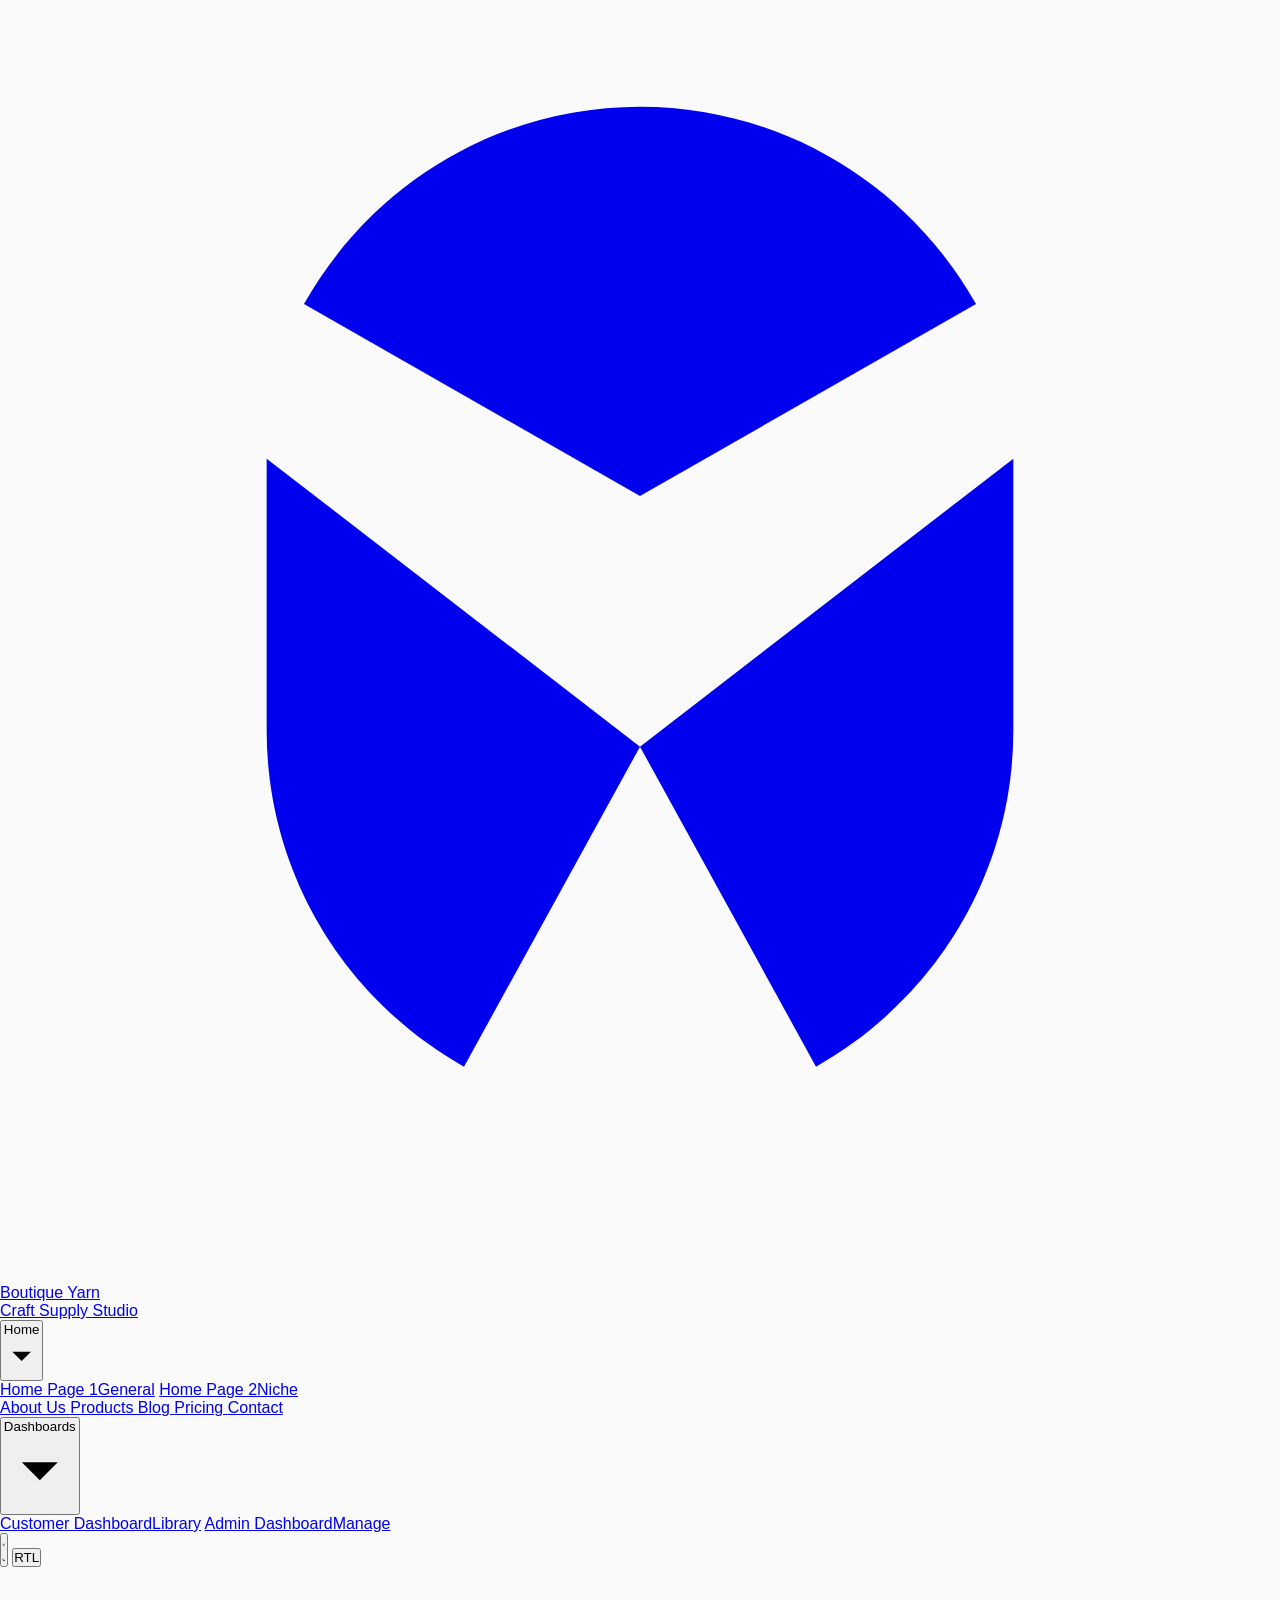
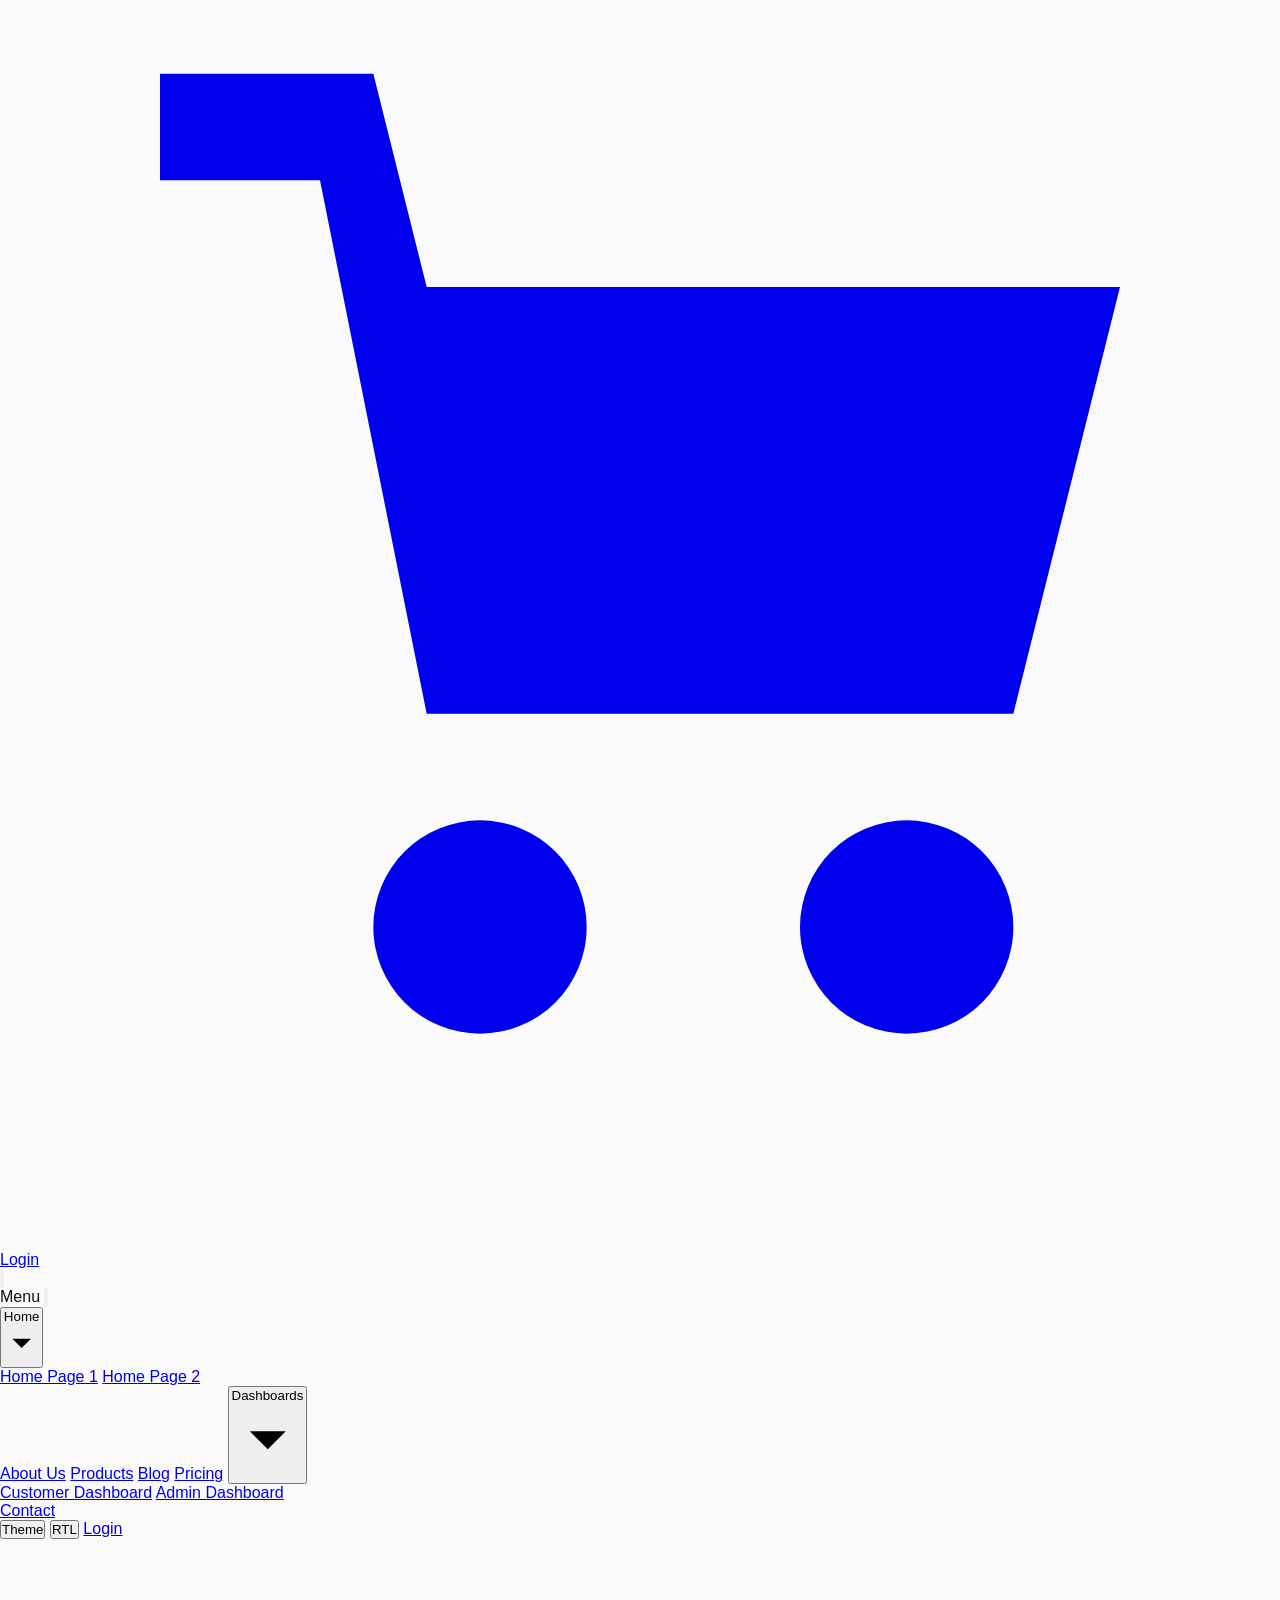
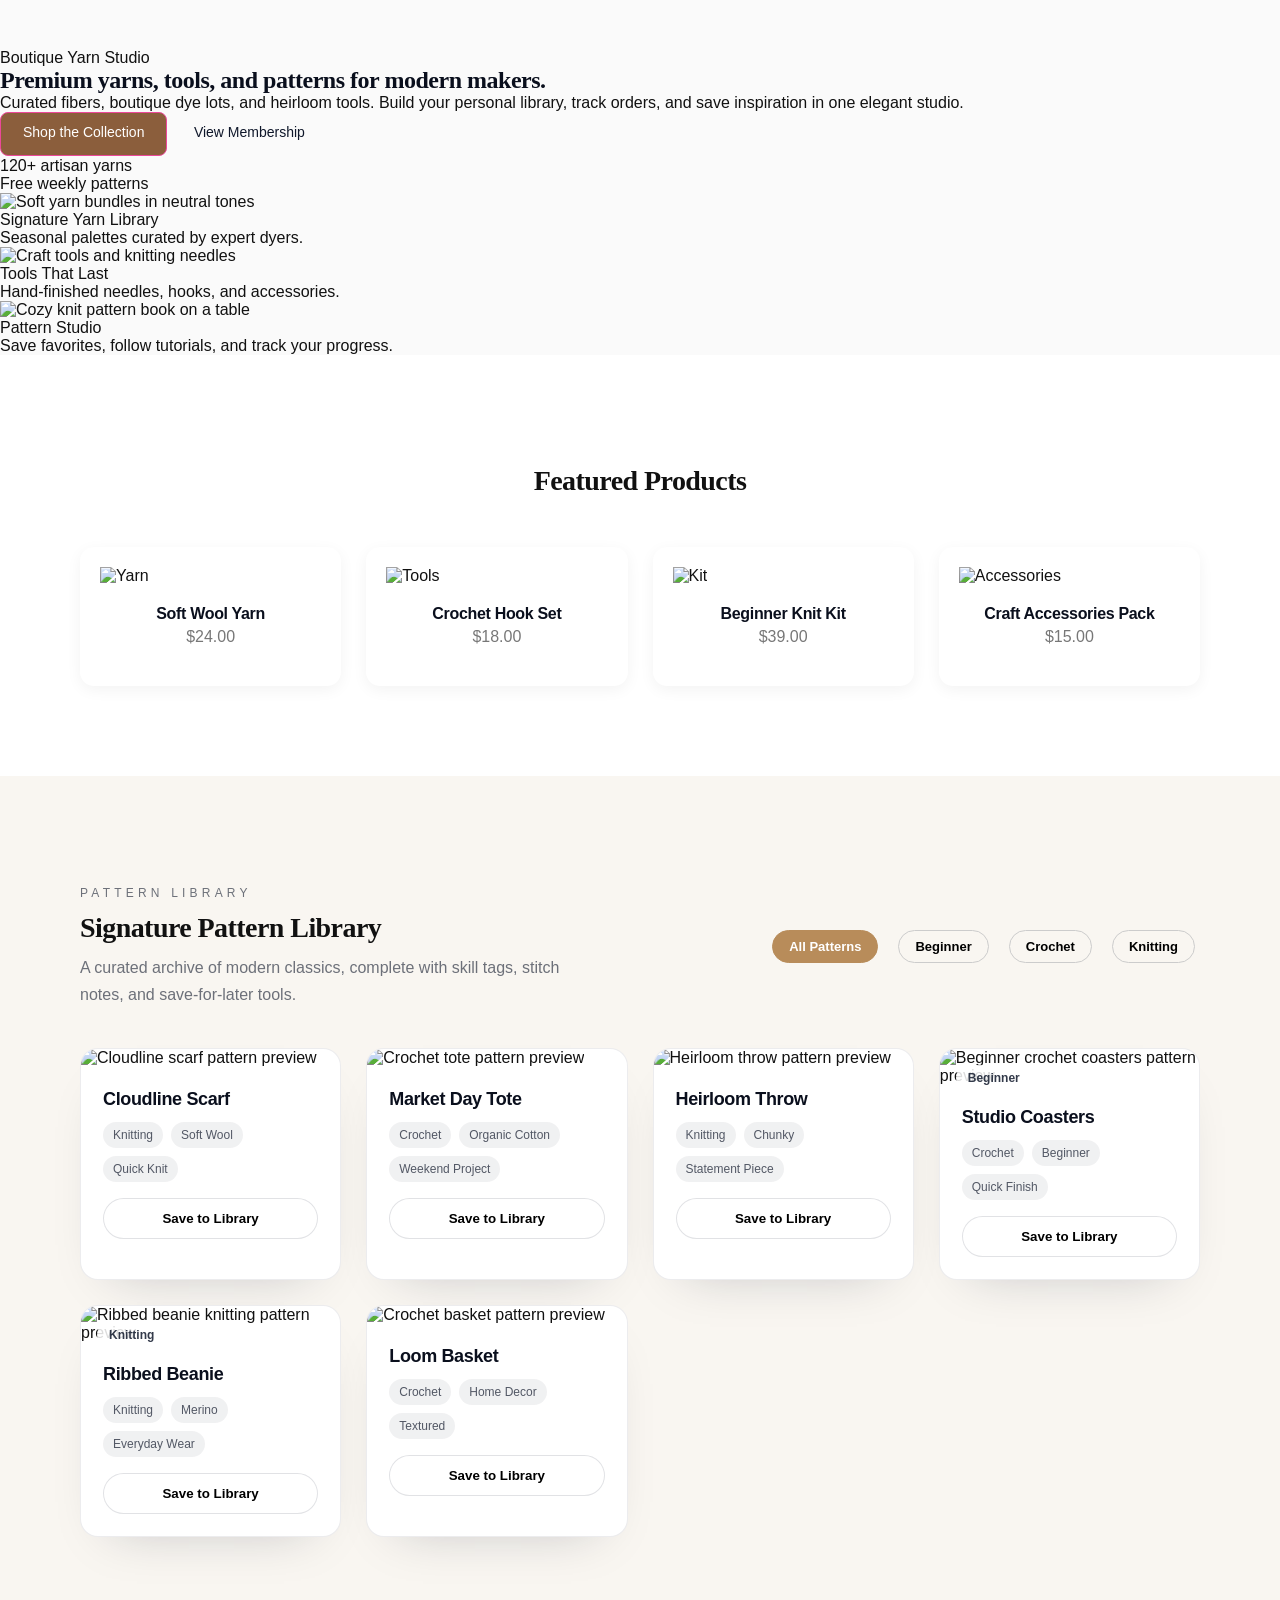
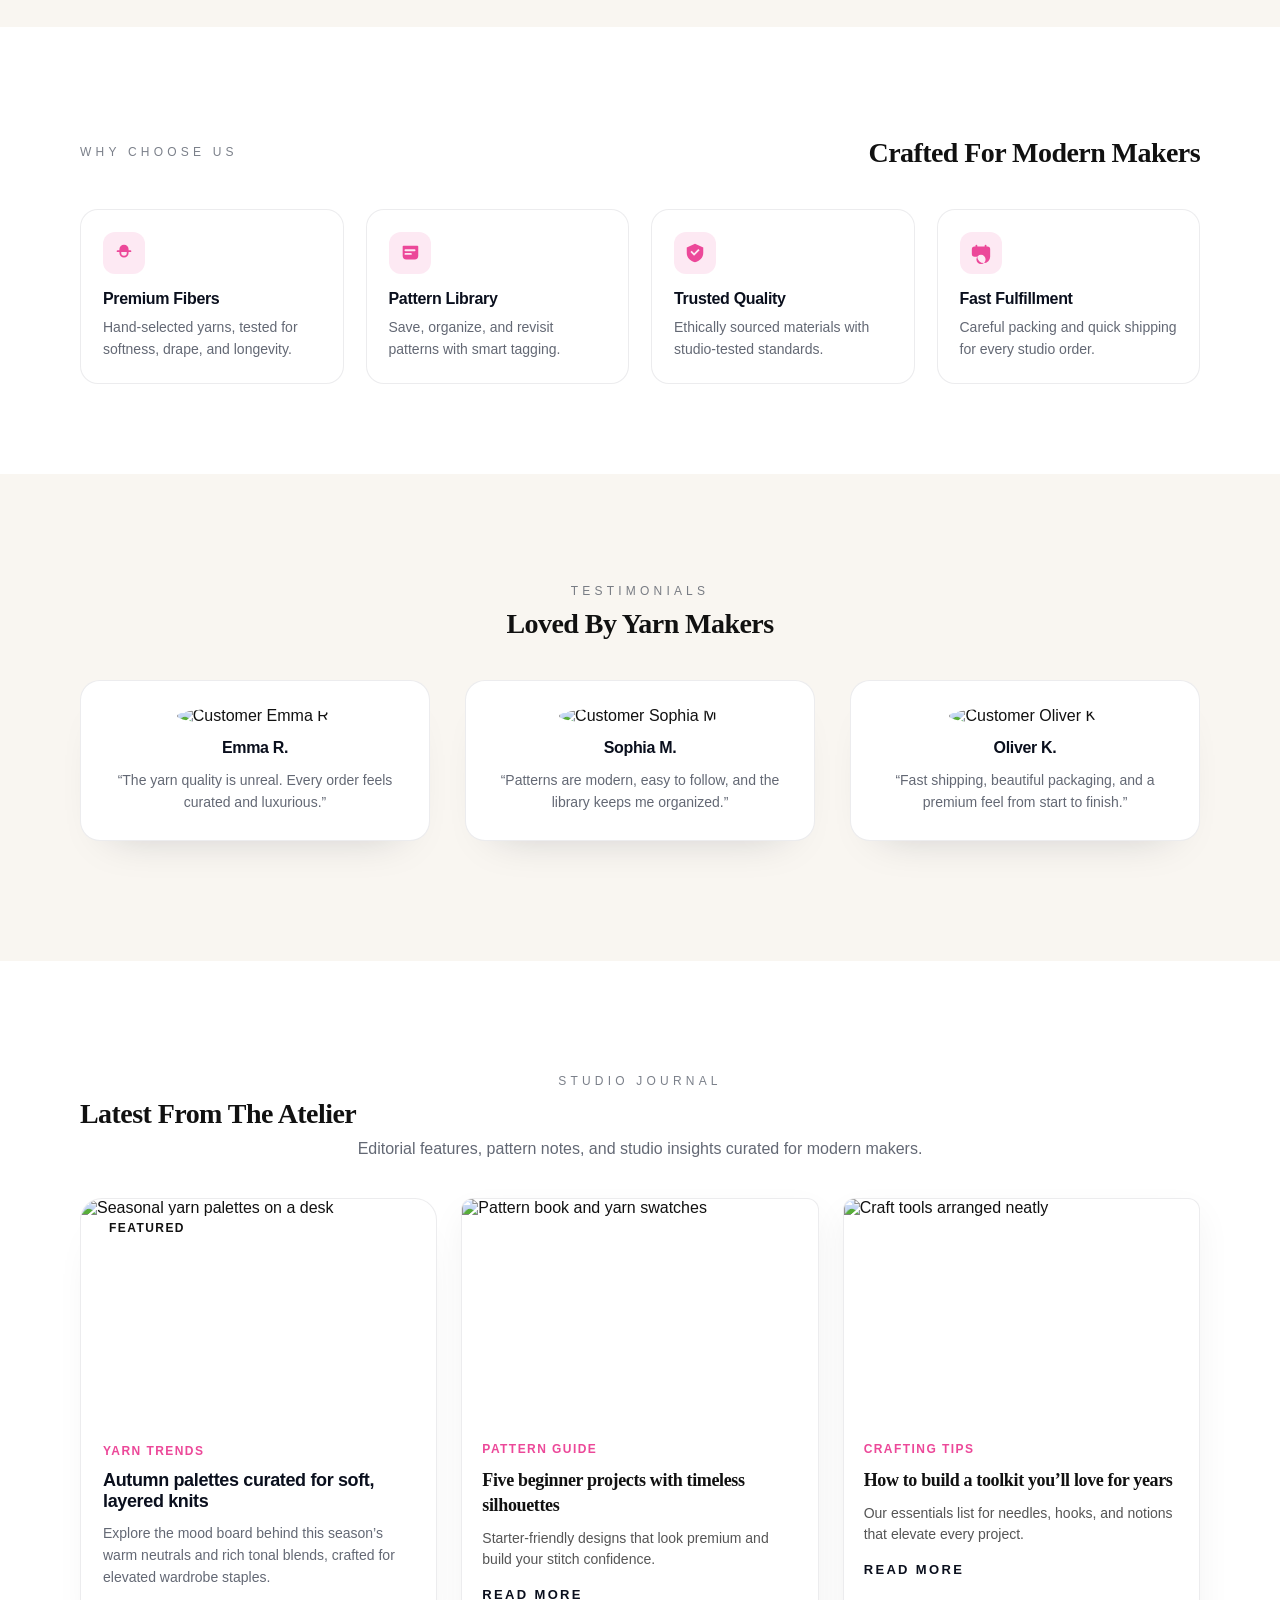
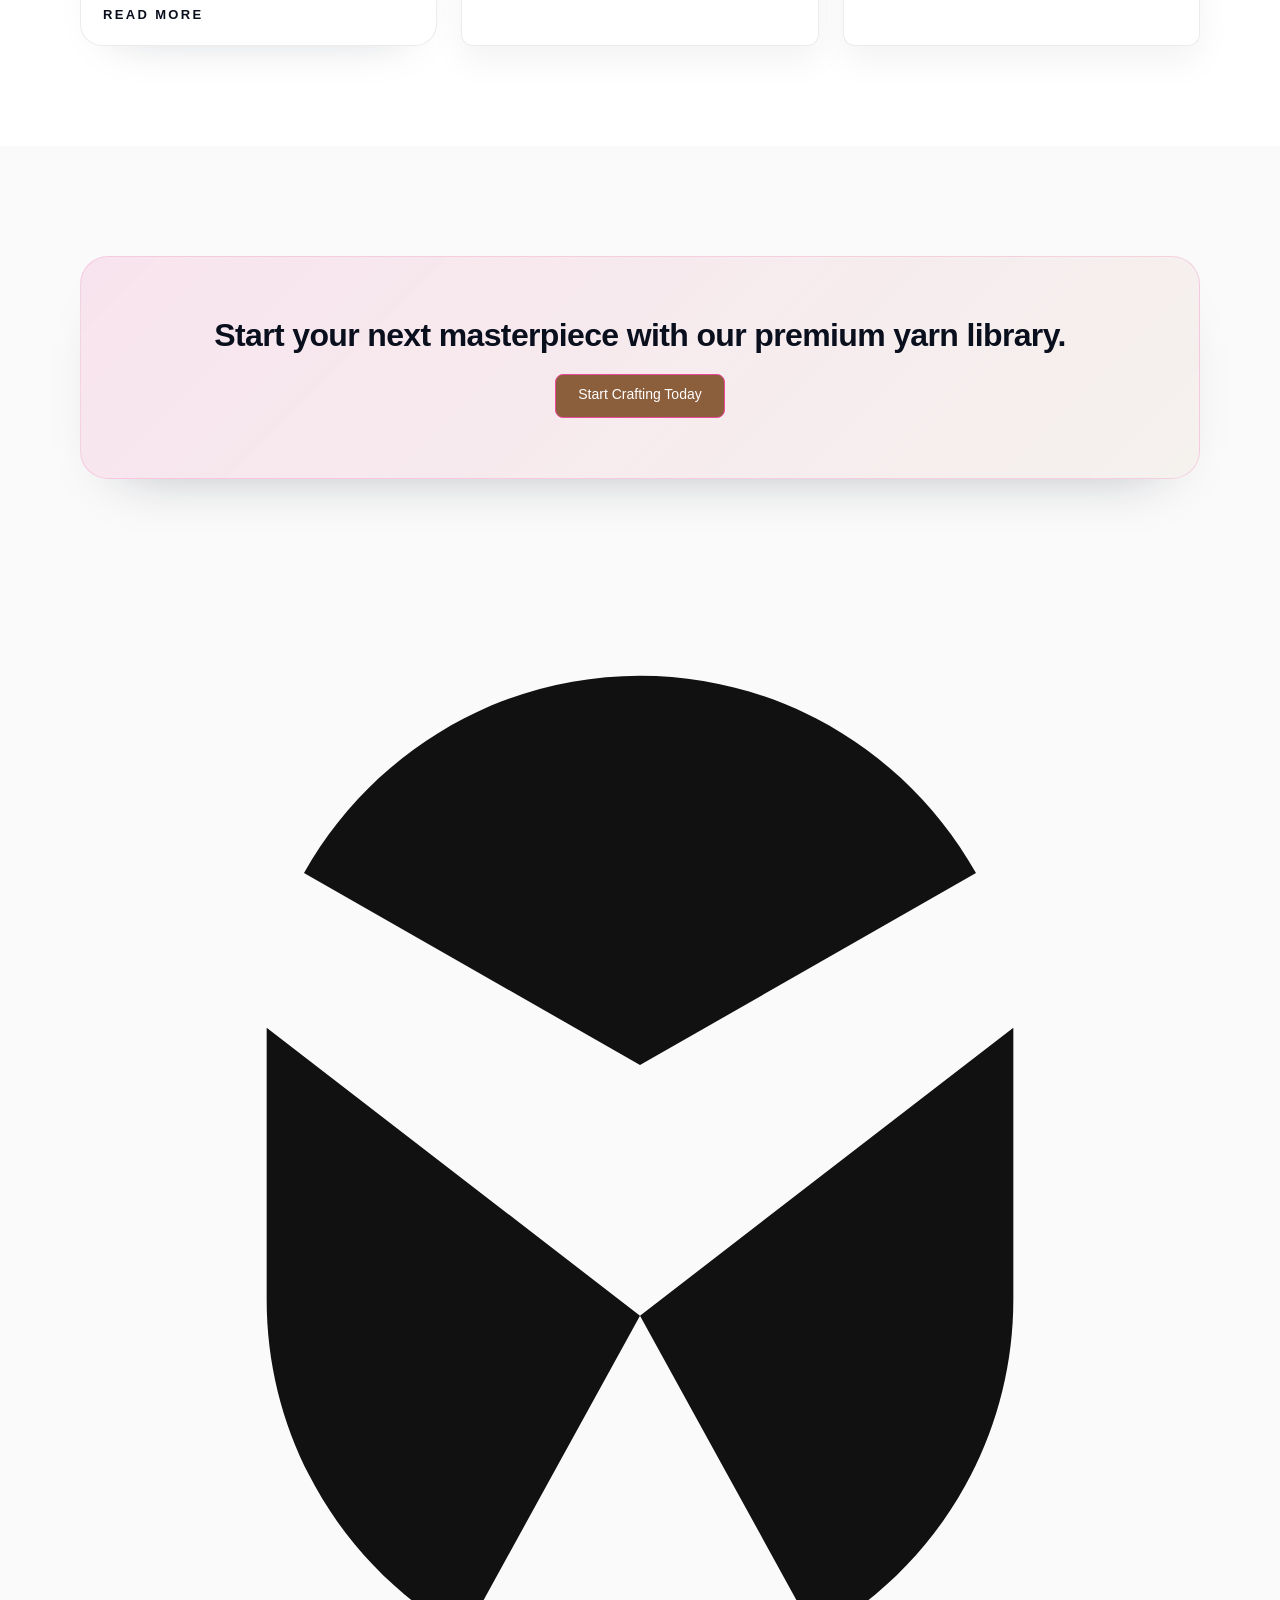
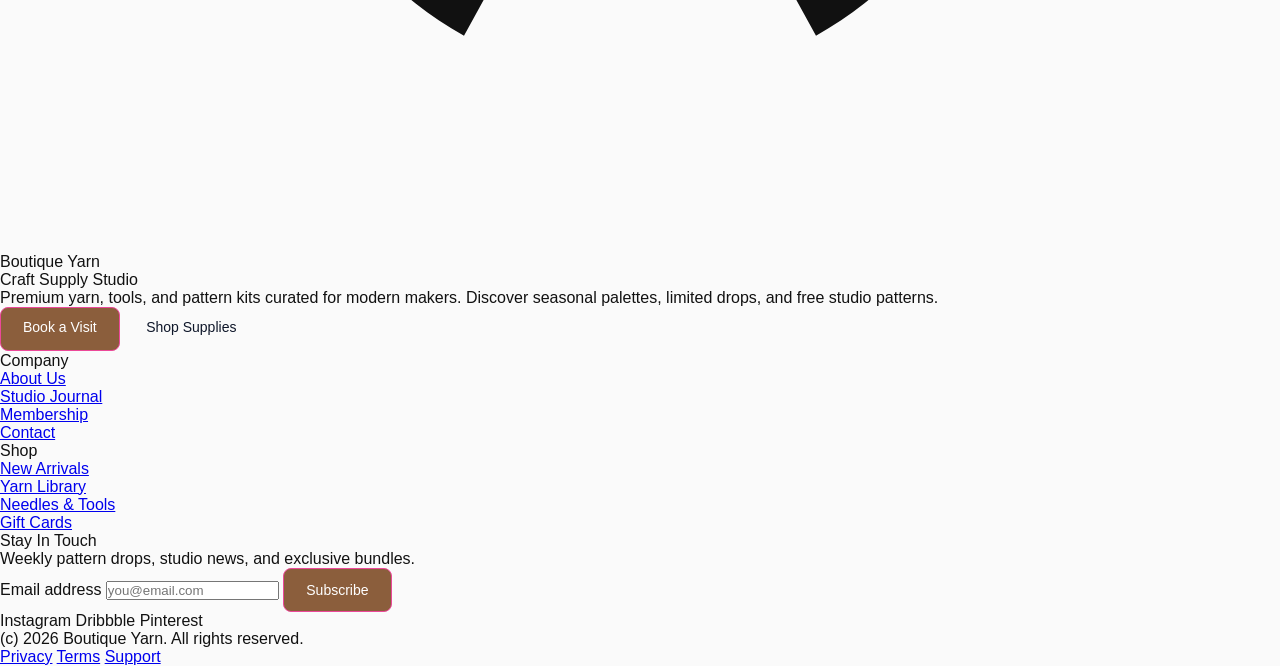
==== commit 577be254: "Replace symbols with Font Awesome icons" ====
--- a/pages/index.html
+++ b/pages/index.html
@@ -228,7 +228,7 @@
       <div class="product-card">
         <div class="product-image">
           <img src="https://images.pexels.com/photos/24880080/pexels-photo-24880080.jpeg" alt="Yarn">
-          <span class="wishlist">â™¡</span>
+          <span class="wishlist"><i class="fa-regular fa-heart" aria-hidden="true"></i></span>
 
           <div class="product-overlay">
             <a href="#" class="btn-cart">Add to Cart</a>
@@ -244,7 +244,7 @@
       <div class="product-card">
         <div class="product-image">
           <img src="https://images.pexels.com/photos/4792081/pexels-photo-4792081.jpeg" alt="Tools">
-          <span class="wishlist">â™¡</span>
+          <span class="wishlist"><i class="fa-regular fa-heart" aria-hidden="true"></i></span>
 
           <div class="product-overlay">
             <a href="#" class="btn-cart">Add to Cart</a>
@@ -260,7 +260,7 @@
       <div class="product-card">
         <div class="product-image">
           <img src="https://images.pexels.com/photos/5660291/pexels-photo-5660291.jpeg" alt="Kit">
-          <span class="wishlist">â™¡</span>
+          <span class="wishlist"><i class="fa-regular fa-heart" aria-hidden="true"></i></span>
 
           <div class="product-overlay">
             <a href="#" class="btn-cart">Add to Cart</a>
@@ -276,7 +276,7 @@
       <div class="product-card">
         <div class="product-image">
           <img src="https://images.pexels.com/photos/5486776/pexels-photo-5486776.jpeg" alt="Accessories">
-          <span class="wishlist">â™¡</span>
+          <span class="wishlist"><i class="fa-regular fa-heart" aria-hidden="true"></i></span>
 
           <div class="product-overlay">
             <a href="#" class="btn-cart">Add to Cart</a>
@@ -473,25 +473,37 @@
           <img src="https://randomuser.me/api/portraits/women/44.jpg" alt="Customer Emma R.">
           <h3>Emma R.</h3>
           <div class="testimonial-stars" aria-label="Rated 5 out of 5">
-            <span>â˜…â˜…â˜…â˜…â˜…</span>
-          </div>
-          <p>â€œThe yarn quality is unreal. Every order feels curated and luxurious.â€</p>
+            <i class="fa-solid fa-star" aria-hidden="true"></i>
+            <i class="fa-solid fa-star" aria-hidden="true"></i>
+            <i class="fa-solid fa-star" aria-hidden="true"></i>
+            <i class="fa-solid fa-star" aria-hidden="true"></i>
+            <i class="fa-solid fa-star" aria-hidden="true"></i>
+          </div>
+          <p>“The yarn quality is unreal. Every order feels curated and luxurious.”</p>
         </article>
         <article class="testimonial-card-premium">
           <img src="https://randomuser.me/api/portraits/women/68.jpg" alt="Customer Sophia M.">
           <h3>Sophia M.</h3>
           <div class="testimonial-stars" aria-label="Rated 5 out of 5">
-            <span>â˜…â˜…â˜…â˜…â˜…</span>
-          </div>
-          <p>â€œPatterns are modern, easy to follow, and the library keeps me organized.â€</p>
+            <i class="fa-solid fa-star" aria-hidden="true"></i>
+            <i class="fa-solid fa-star" aria-hidden="true"></i>
+            <i class="fa-solid fa-star" aria-hidden="true"></i>
+            <i class="fa-solid fa-star" aria-hidden="true"></i>
+            <i class="fa-solid fa-star" aria-hidden="true"></i>
+          </div>
+          <p>“Patterns are modern, easy to follow, and the library keeps me organized.”</p>
         </article>
         <article class="testimonial-card-premium">
           <img src="https://randomuser.me/api/portraits/men/32.jpg" alt="Customer Oliver K.">
           <h3>Oliver K.</h3>
           <div class="testimonial-stars" aria-label="Rated 5 out of 5">
-            <span>â˜…â˜…â˜…â˜…â˜…</span>
-          </div>
-          <p>â€œFast shipping, beautiful packaging, and a premium feel from start to finish.â€</p>
+            <i class="fa-solid fa-star" aria-hidden="true"></i>
+            <i class="fa-solid fa-star" aria-hidden="true"></i>
+            <i class="fa-solid fa-star" aria-hidden="true"></i>
+            <i class="fa-solid fa-star" aria-hidden="true"></i>
+            <i class="fa-solid fa-star" aria-hidden="true"></i>
+          </div>
+          <p>“Fast shipping, beautiful packaging, and a premium feel from start to finish.”</p>
         </article>
       </div>
     </div>
@@ -516,7 +528,7 @@
           <div class="blog-featured-body">
             <span class="blog-tag">Yarn Trends</span>
             <h3>Autumn palettes curated for soft, layered knits</h3>
-            <p>Explore the mood board behind this seasonâ€™s warm neutrals and rich tonal blends, crafted for elevated wardrobe staples.</p>
+            <p>Explore the mood board behind this season’s warm neutrals and rich tonal blends, crafted for elevated wardrobe staples.</p>
             <a href="blog details.html" class="blog-link">Read More</a>
           </div>
         </article>
@@ -539,7 +551,7 @@
           </div>
           <div class="blog-content">
             <span class="blog-tag">Crafting Tips</span>
-            <h3>How to build a toolkit youâ€™ll love for years</h3>
+            <h3>How to build a toolkit you’ll love for years</h3>
             <p>Our essentials list for needles, hooks, and notions that elevate every project.</p>
             <a href="blog details.html" class="blog-link">Read More</a>
           </div>
@@ -643,3 +655,5 @@
 
 
 
+
+
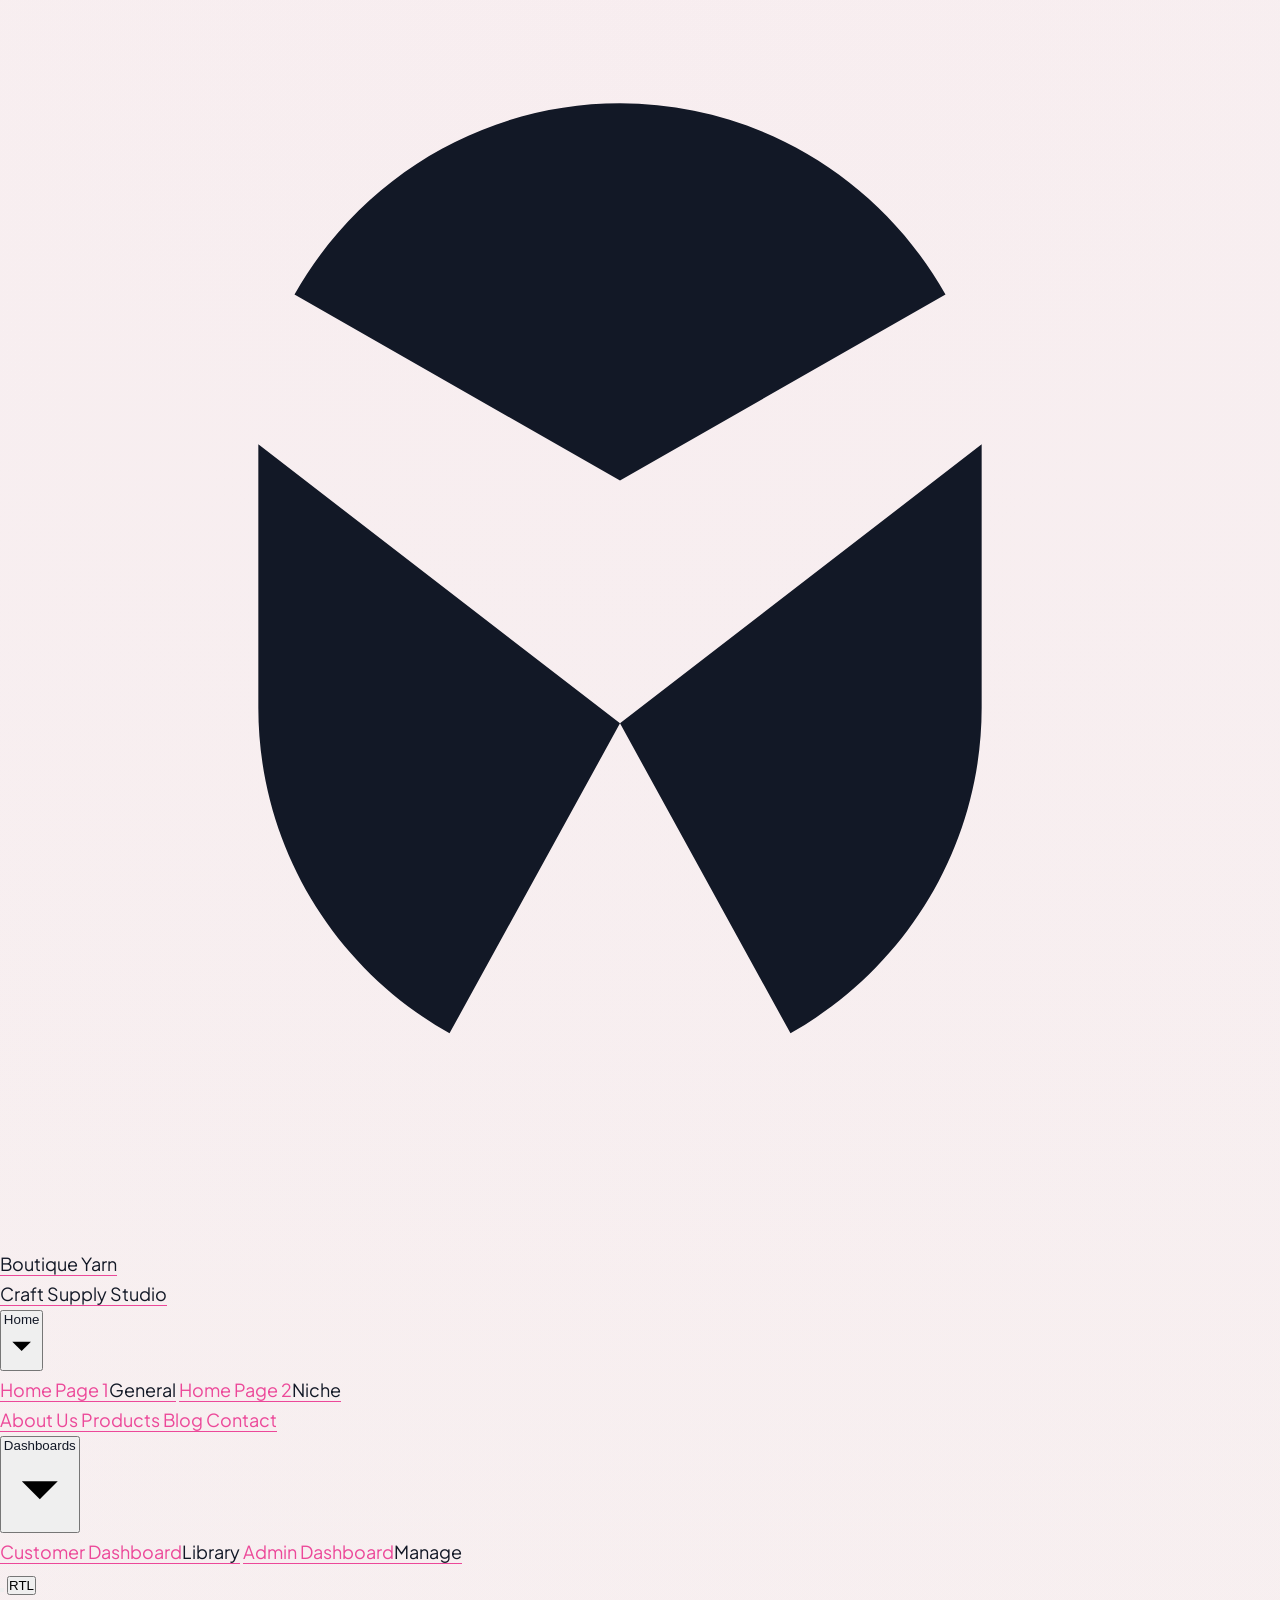
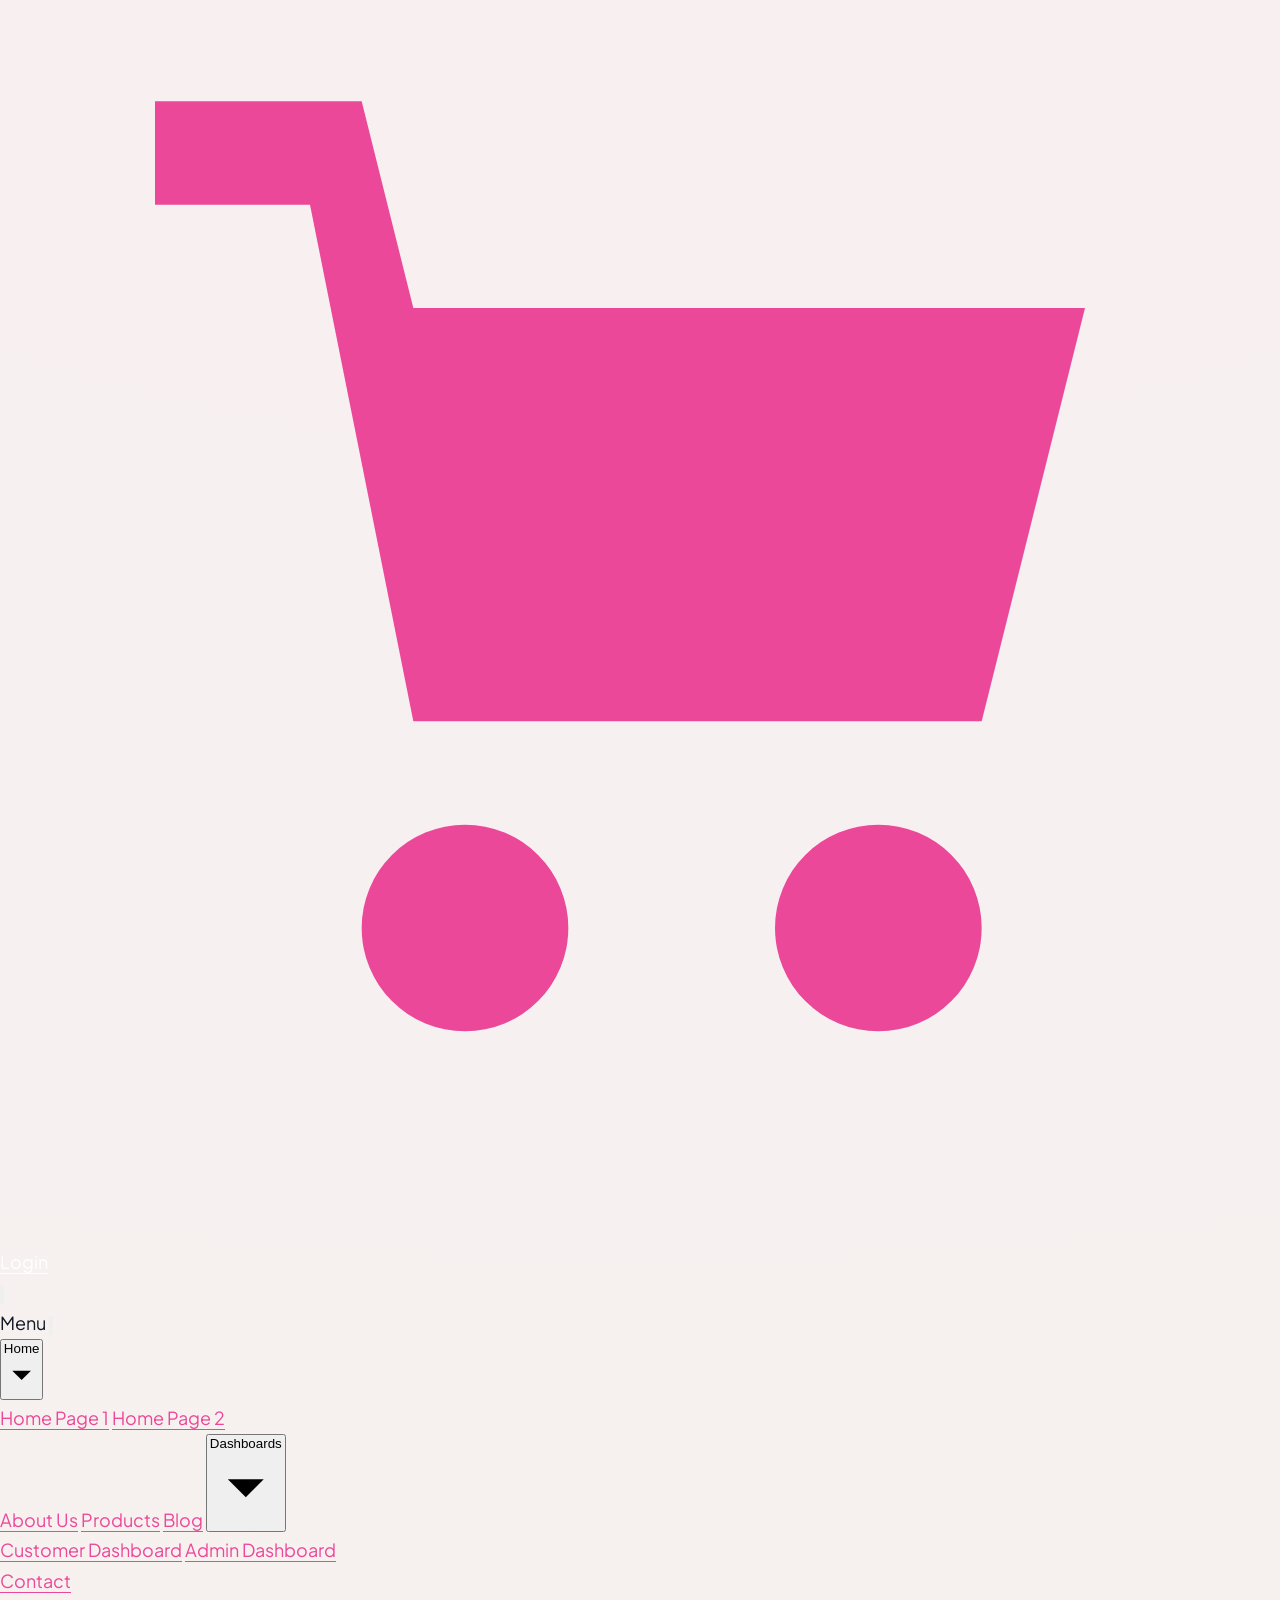
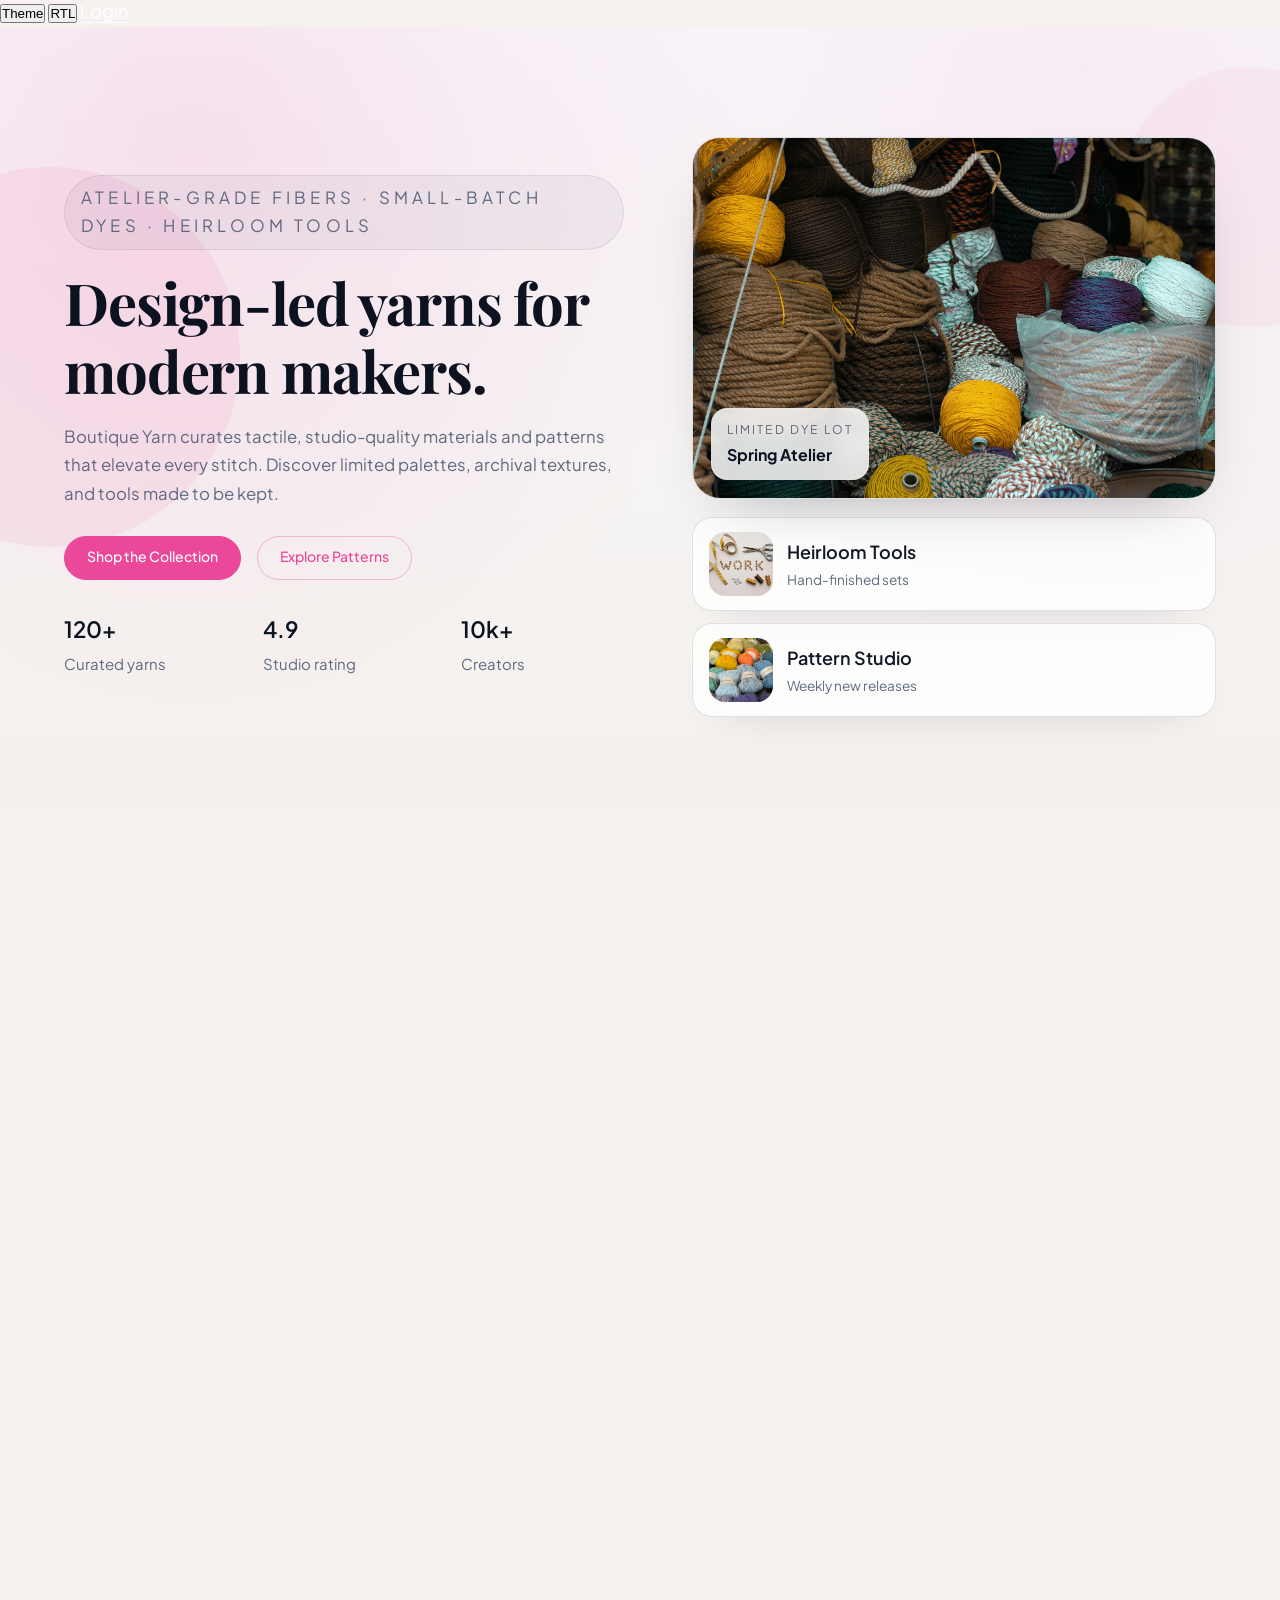
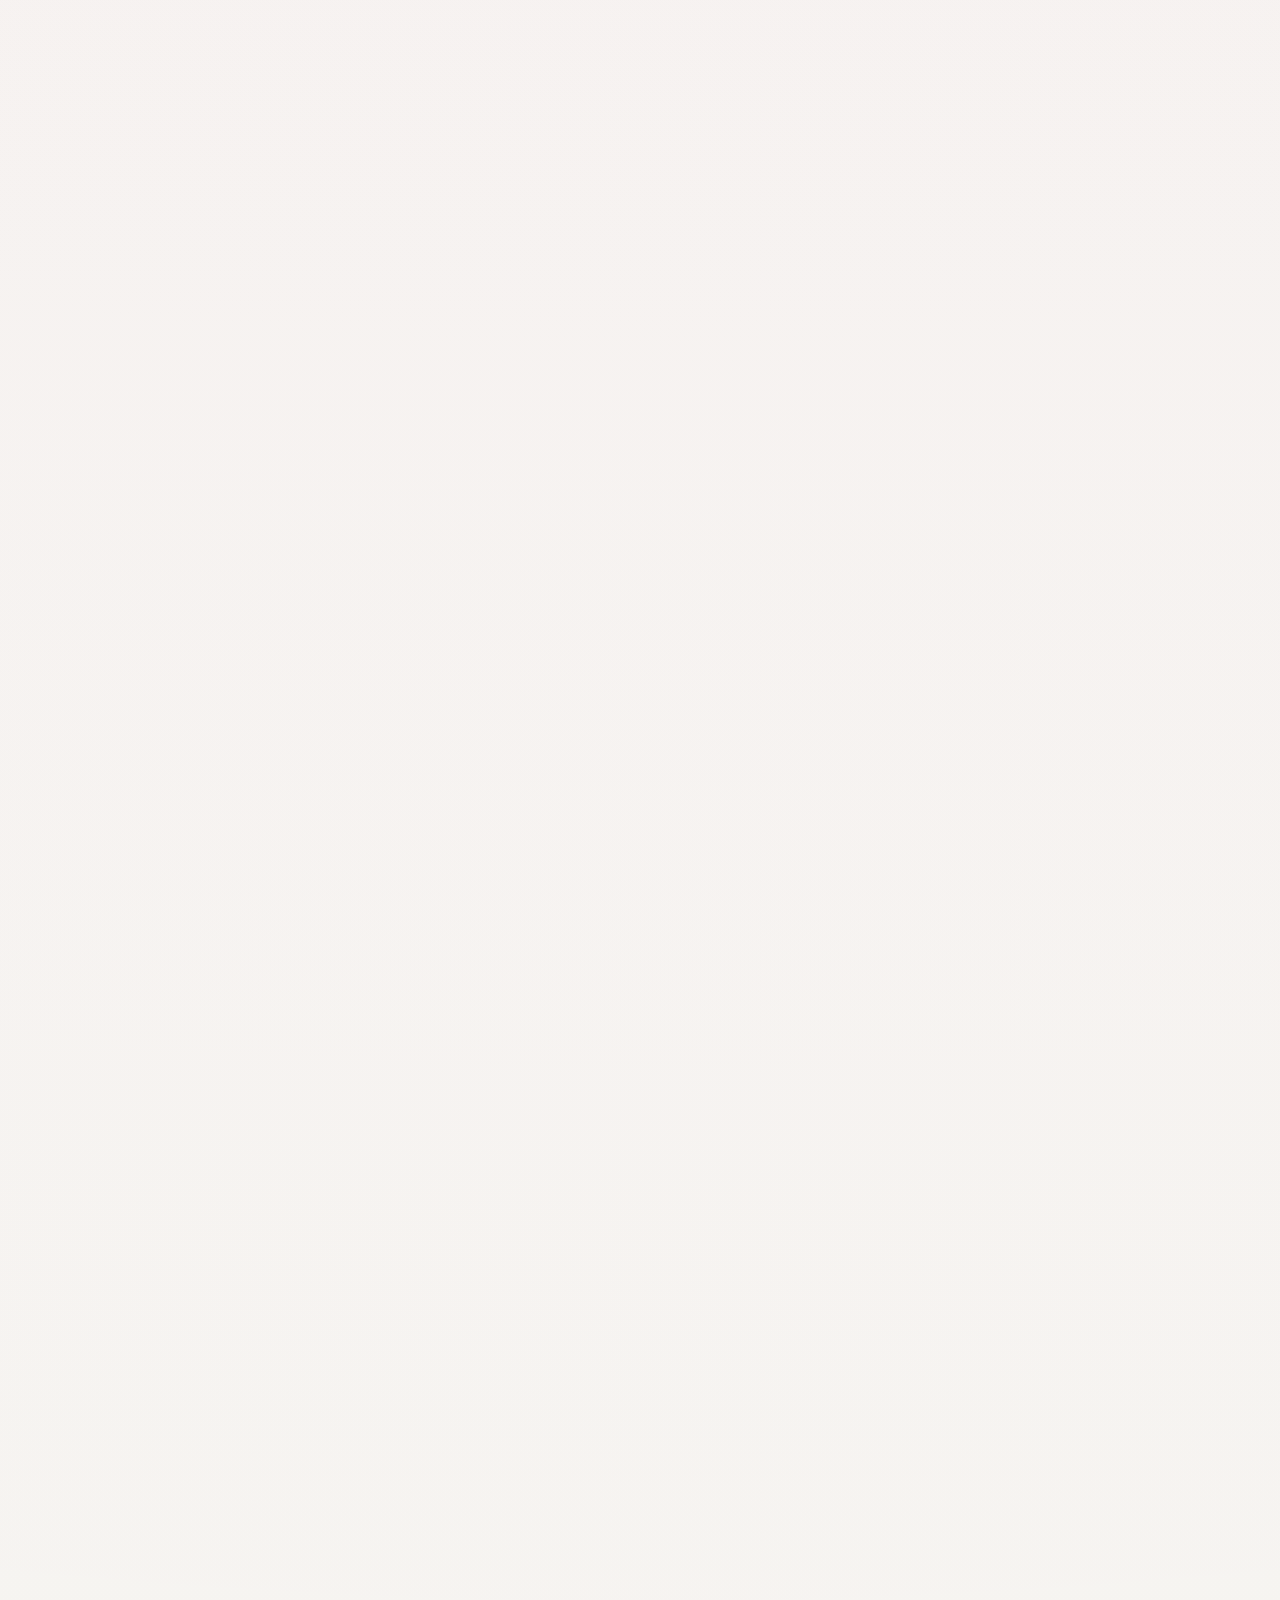
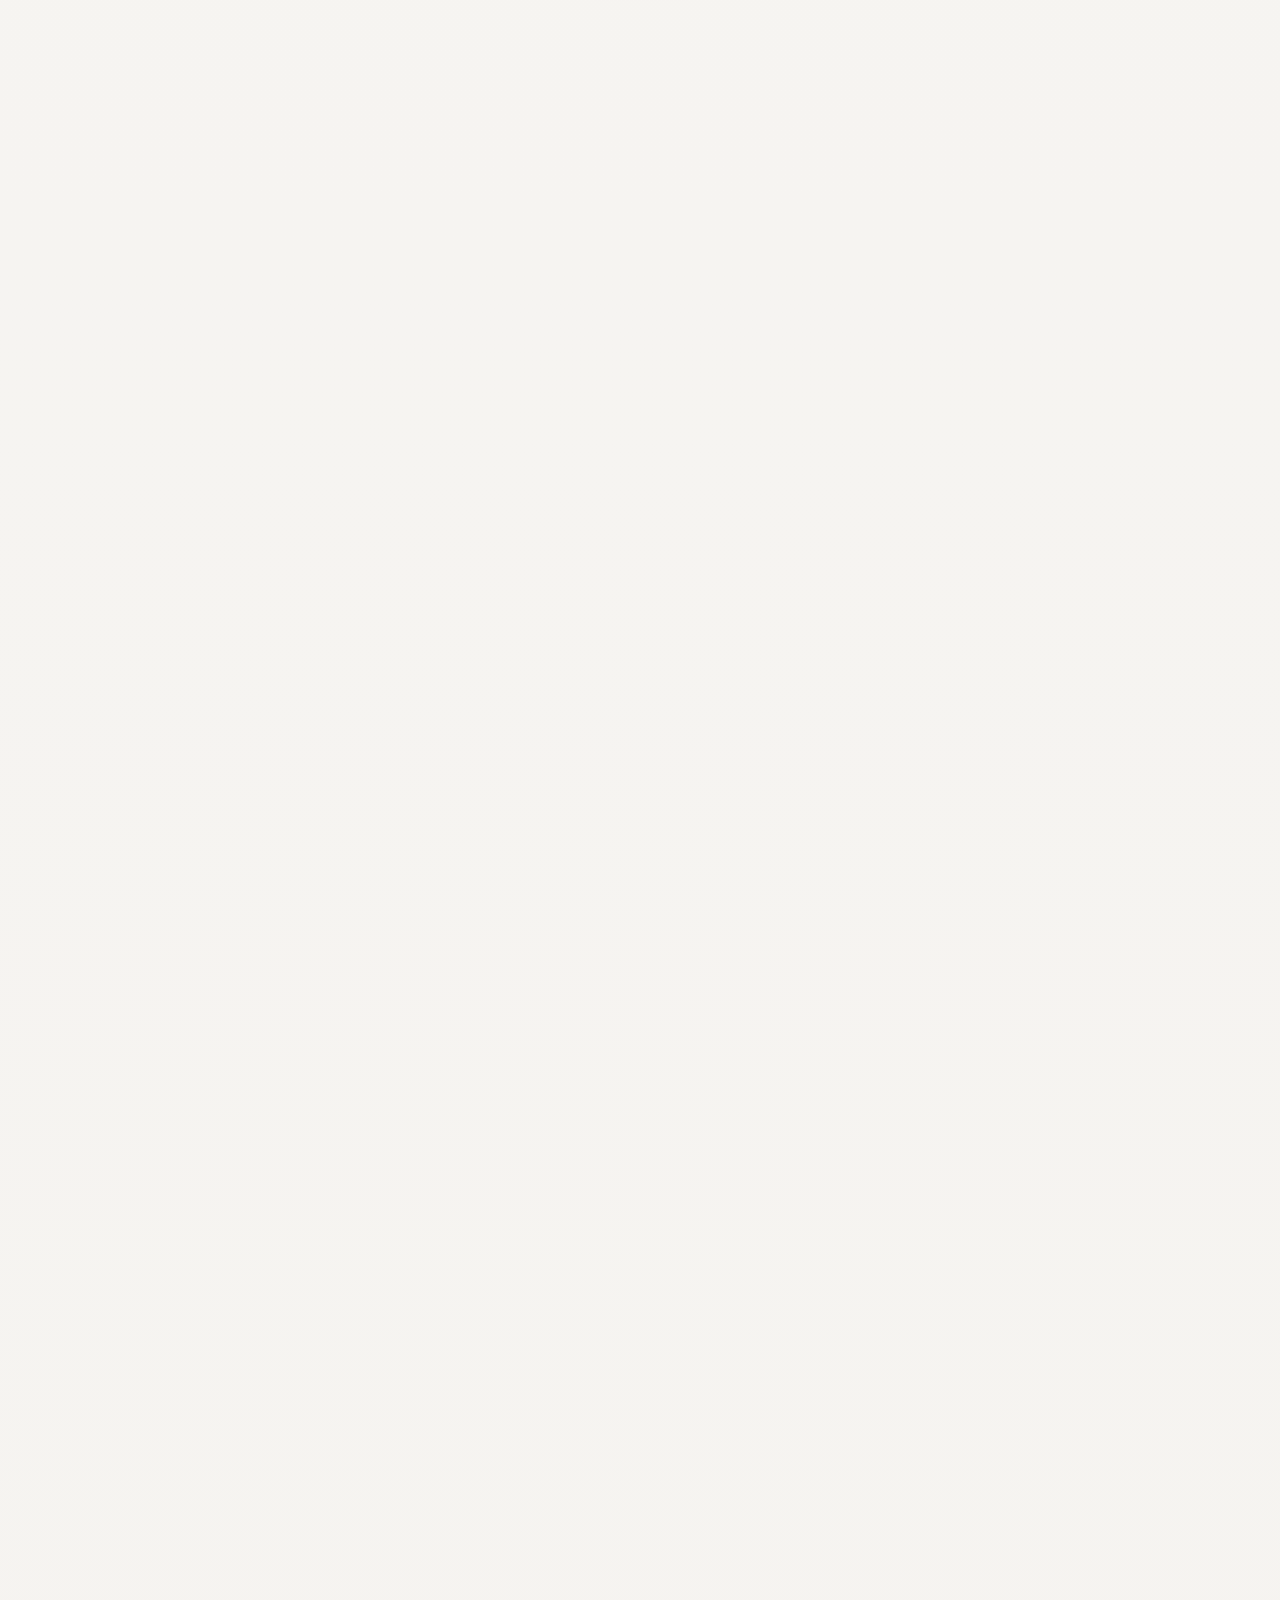
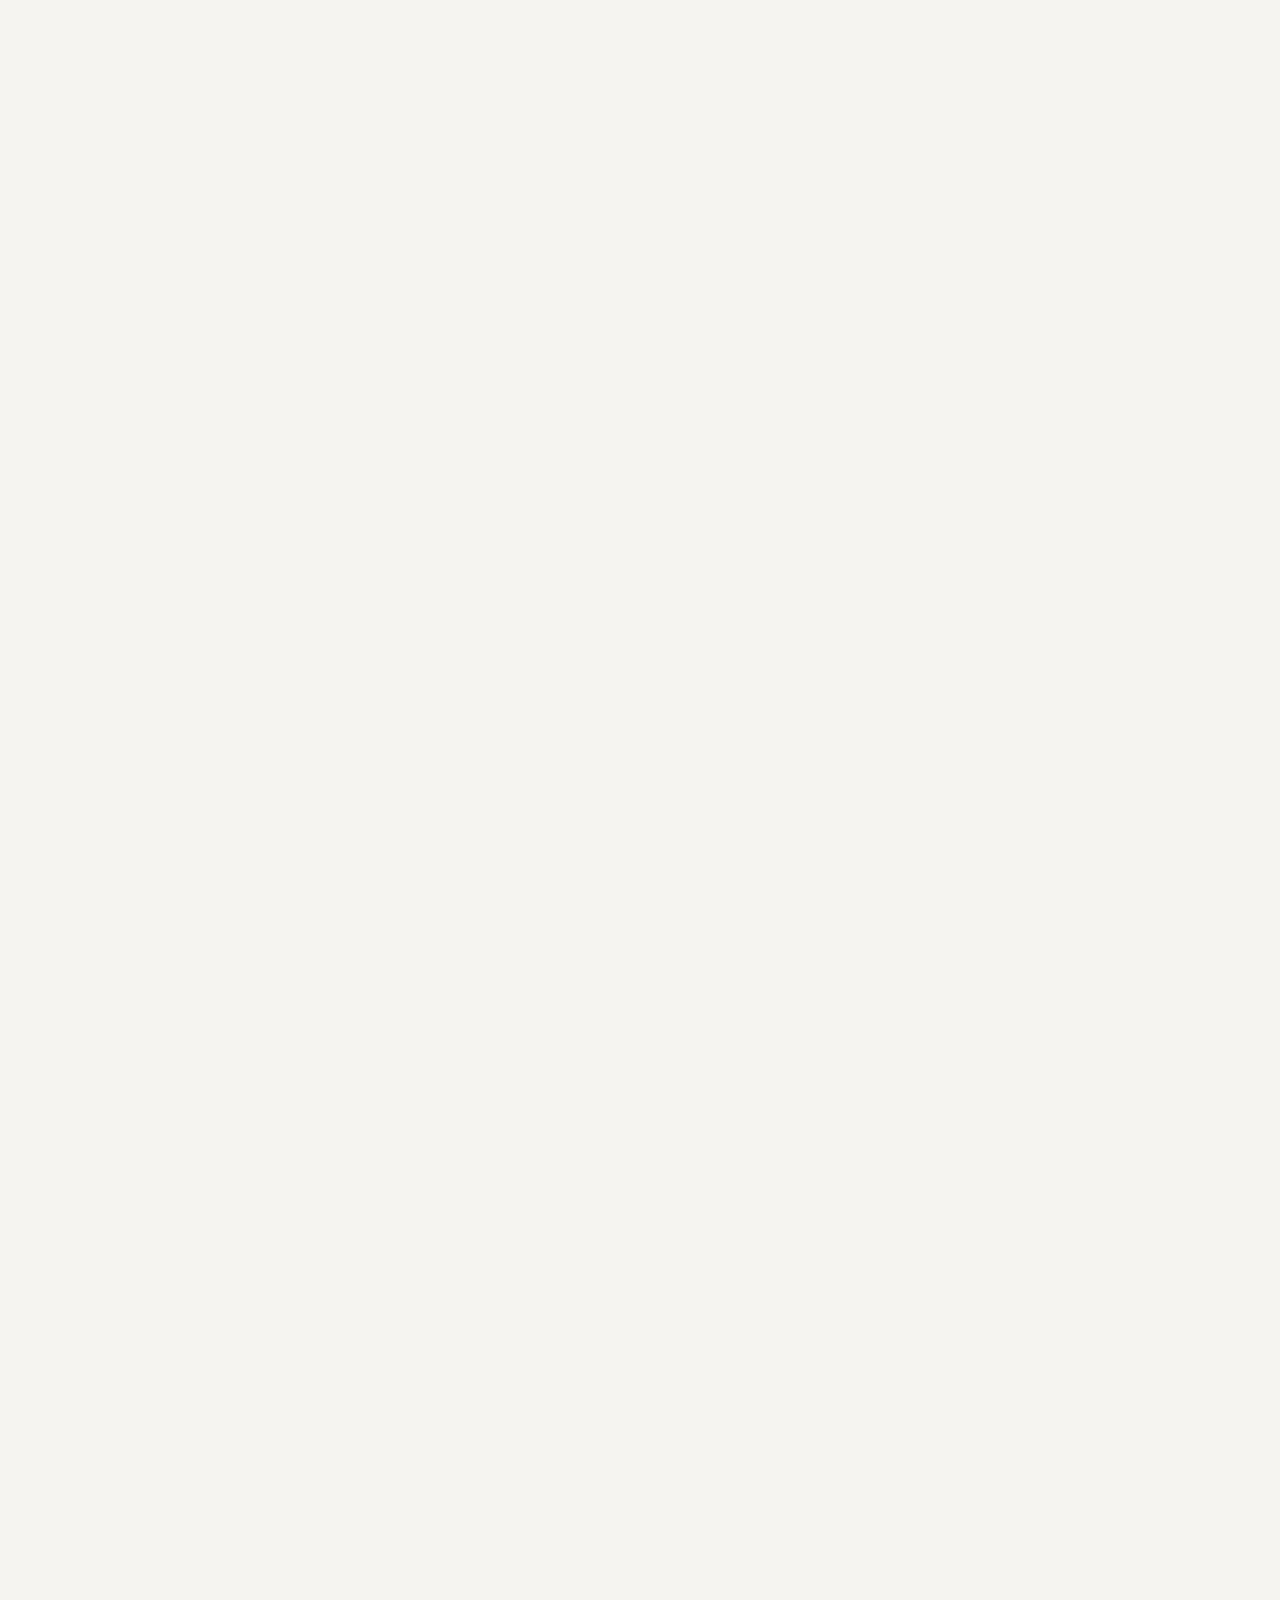
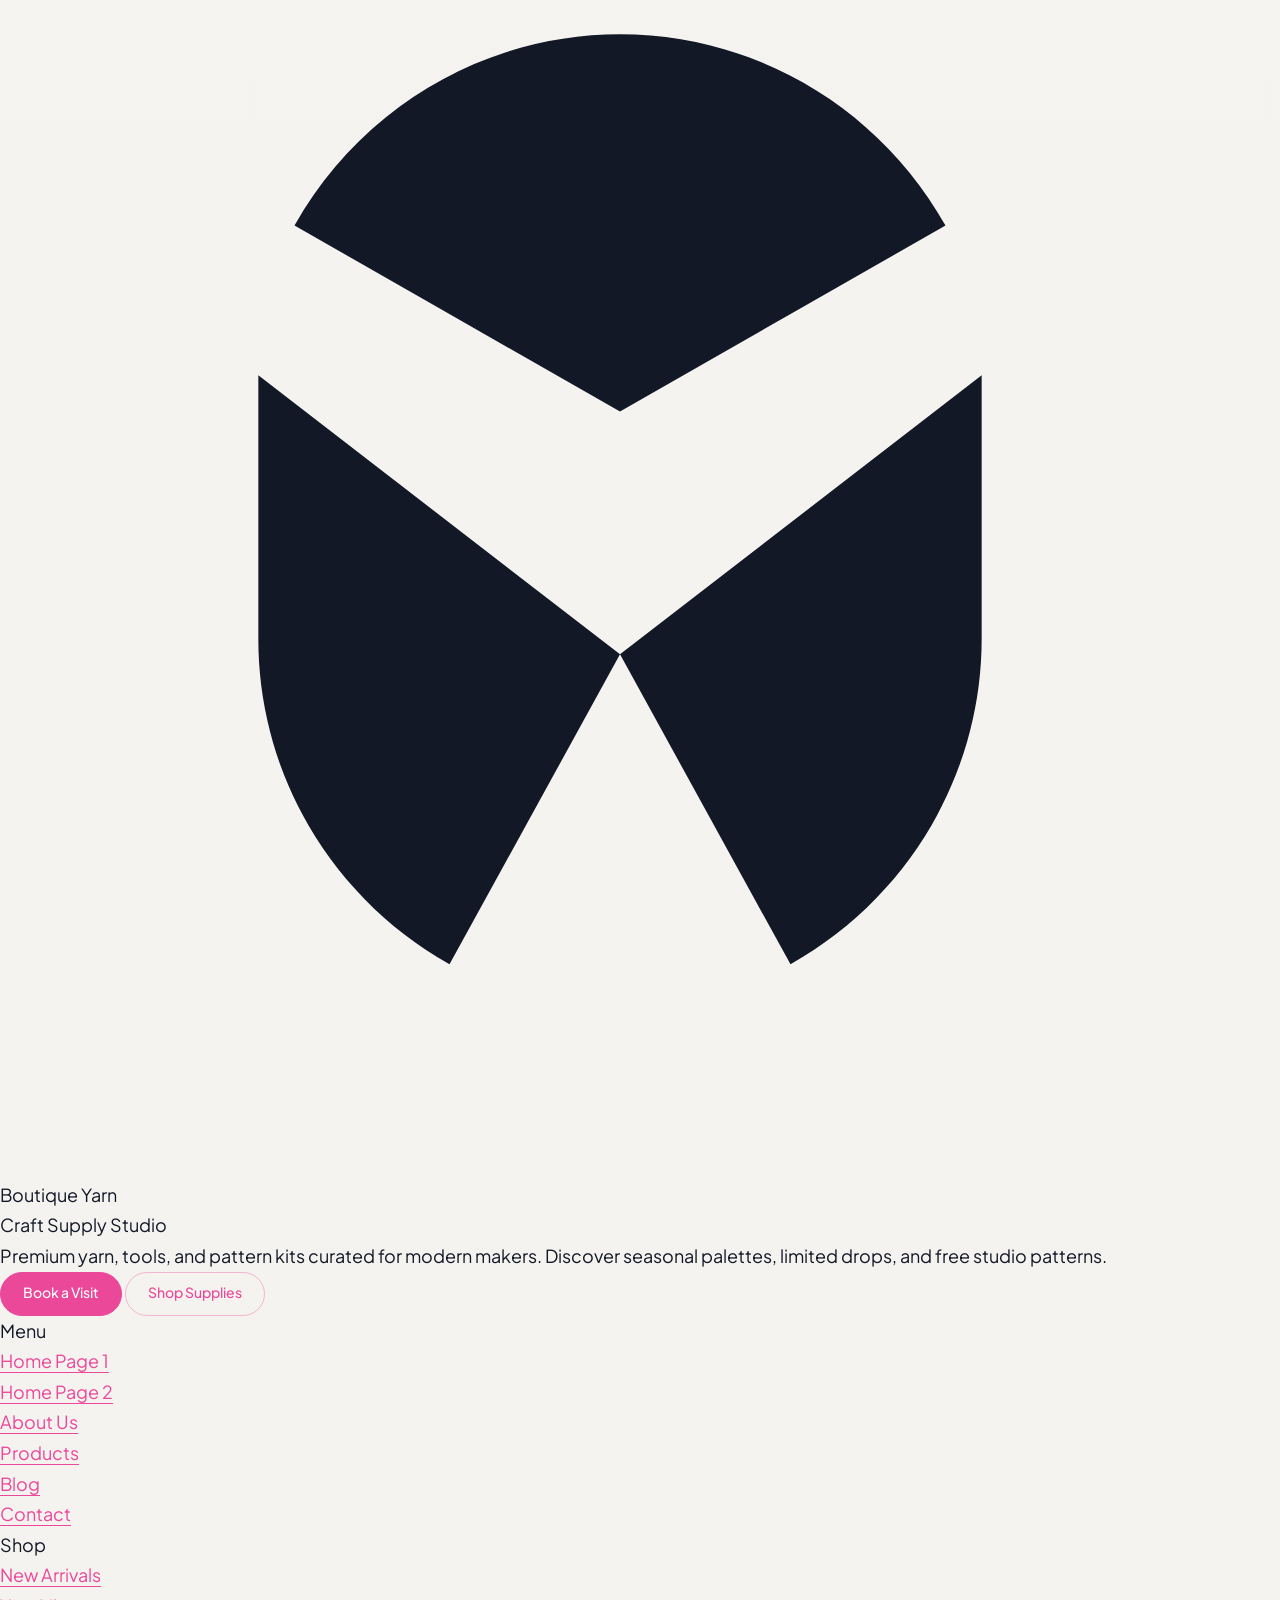
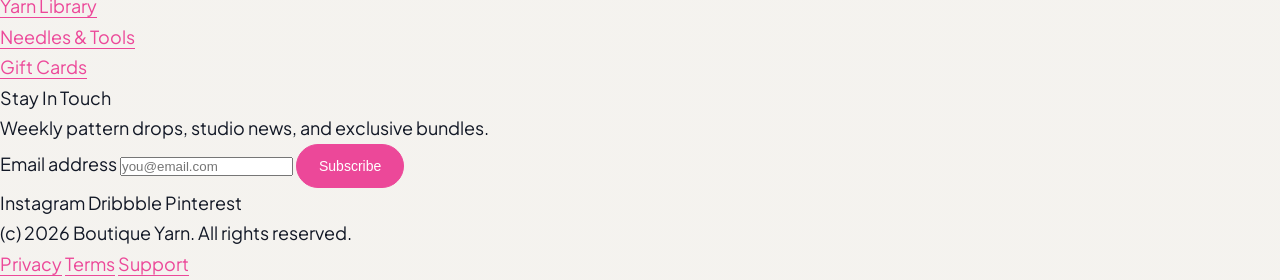
==== commit 138ed861: "Update UI, add assets, remove pricing page" ====
--- a/pages/index.html
+++ b/pages/index.html
@@ -1,4 +1,4 @@
-﻿<!doctype html>
+<!doctype html>
 <html lang="en" class="scroll-smooth" data-theme="light">
   <head>
     <meta charset="utf-8" />
@@ -6,7 +6,7 @@
     <title>Boutique Yarn - Premium Craft Supplies</title>
     <link rel="preconnect" href="https://fonts.googleapis.com" />
     <link rel="preconnect" href="https://fonts.gstatic.com" crossorigin />
-    <link href="https://fonts.googleapis.com/css2?family=Plus+Jakarta+Sans:wght@400;500;600;700&display=swap" rel="stylesheet" />
+    <link href="https://fonts.googleapis.com/css2?family=Plus+Jakarta+Sans:wght@400;500;600;700&family=Playfair+Display:wght@500;600;700&display=swap" rel="stylesheet" />
     <link rel="stylesheet" href="../assets/css/style.css" />
     <link rel="stylesheet" href="../assets/css/dark-mode.css" />
     <link rel="stylesheet" href="../assets/css/rtl.css" />
@@ -17,9 +17,9 @@
   <body class="blog-page min-h-screen bg-[color:rgb(var(--page-bg))] text-[color:rgb(var(--text))] antialiased">
     <header id="site-header" class="fixed inset-x-0 top-0 z-50 transition-all duration-300">
       <div class="mx-auto max-w-7xl px-4 sm:px-6 lg:px-8">
-        <div class="mt-4 rounded-2xl border border-[color:rgb(var(--border)/0.18)] bg-gradient-to-r from-[color:rgb(var(--glass)/0.78)] via-[color:rgb(var(--glass)/0.6)] to-[color:rgb(var(--glass)/0.78)] shadow-[0_20px_50px_-30px_rgba(15,23,42,0.35)] backdrop-blur-xl transition-all duration-300" id="nav-surface">
-          <nav class="flex h-16 items-center justify-between gap-4 px-4 sm:px-6" aria-label="Main">
-            <div class="flex items-center gap-8 rtl-reverse">
+        <div class="mt-4 rounded-2xl bg-gradient-to-r from-[color:rgb(var(--glass)/0.78)] via-[color:rgb(var(--glass)/0.6)] to-[color:rgb(var(--glass)/0.78)] shadow-[0_20px_50px_-30px_rgba(15,23,42,0.35)] backdrop-blur-xl transition-all duration-300" id="nav-surface">
+          <nav class="flex h-16 items-center gap-4 px-4 sm:px-6" aria-label="Main">
+            <div class="flex min-w-0 flex-1 items-center gap-6 rtl-reverse">
               <a href="index.html" class="flex items-center gap-3 rounded-xl px-2 py-1 focus-visible:outline-none focus-visible:ring-2 focus-visible:ring-[color:rgb(var(--accent))]">
                 <span class="flex h-10 w-10 items-center justify-center rounded-xl bg-[color:rgb(var(--accent)/0.12)] text-[color:rgb(var(--accent))]">
                   <svg viewBox="0 0 24 24" aria-hidden="true" class="h-5 w-5">
@@ -32,7 +32,7 @@
                 </div>
               </a>
 
-              <div class="hidden items-center gap-1 lg:flex">
+              <div class="hidden flex-1 items-center justify-center gap-1 lg:flex">
                 <div class="relative" data-dropdown>
                   <button class="nav-link group flex items-center gap-2 rounded-full px-4 py-2 text-sm font-medium text-[color:rgb(var(--text))] transition-all duration-200 hover:text-[color:rgb(var(--accent))] focus-visible:outline-none focus-visible:ring-2 focus-visible:ring-[color:rgb(var(--accent))]" aria-haspopup="true" aria-expanded="false" aria-controls="home-menu" data-dropdown-trigger>
                     <span>Home</span>
@@ -56,10 +56,6 @@
                 </a>
                 <a href="blog.html" class="nav-link group relative rounded-full px-4 py-2 text-sm font-medium text-[color:rgb(var(--text))] transition hover:text-[color:rgb(var(--accent))] focus-visible:outline-none focus-visible:ring-2 focus-visible:ring-[color:rgb(var(--accent))]">
                   Blog
-                  <span class="absolute -bottom-1 left-4 right-4 h-px origin-left scale-x-0 bg-[color:rgb(var(--accent))] transition-transform duration-200 group-hover:scale-x-100" aria-hidden="true"></span>
-                </a>
-                <a href="pricing page.html" class="nav-link group relative rounded-full px-4 py-2 text-sm font-medium text-[color:rgb(var(--text))] transition hover:text-[color:rgb(var(--accent))] focus-visible:outline-none focus-visible:ring-2 focus-visible:ring-[color:rgb(var(--accent))]">
-                  Pricing
                   <span class="absolute -bottom-1 left-4 right-4 h-px origin-left scale-x-0 bg-[color:rgb(var(--accent))] transition-transform duration-200 group-hover:scale-x-100" aria-hidden="true"></span>
                 </a>
                 <a href="contact.html" class="nav-link group relative rounded-full px-4 py-2 text-sm font-medium text-[color:rgb(var(--text))] transition hover:text-[color:rgb(var(--accent))] focus-visible:outline-none focus-visible:ring-2 focus-visible:ring-[color:rgb(var(--accent))]">
@@ -81,22 +77,18 @@
               </div>
             </div>
 
-            <div class="hidden items-center gap-3 lg:flex">
-              <button id="theme-toggle" class="group relative flex h-10 w-10 items-center justify-center rounded-full border border-[color:rgb(var(--border)/0.18)] bg-[color:rgb(var(--glass)/0.6)] text-[color:rgb(var(--text))] transition duration-200 hover:-translate-y-0.5 hover:shadow-[0_10px_25px_-20px_rgba(15,23,42,0.6)] focus-visible:outline-none focus-visible:ring-2 focus-visible:ring-[color:rgb(var(--accent))]" aria-label="Toggle dark mode" aria-pressed="false">
-                <svg class="h-5 w-5 transition-transform duration-200 group-hover:rotate-12" viewBox="0 0 24 24" aria-hidden="true" data-icon-sun>
-                  <path fill="currentColor" d="M12 4a1 1 0 0 1 1 1v1.1a1 1 0 1 1-2 0V5a1 1 0 0 1 1-1Zm0 12.9a1 1 0 0 1 1 1V19a1 1 0 1 1-2 0v-1.1a1 1 0 0 1 1-1ZM5.1 5.1a1 1 0 0 1 1.4 0l.8.8a1 1 0 1 1-1.4 1.4l-.8-.8a1 1 0 0 1 0-1.4Zm12.6 12.6a1 1 0 0 1 1.4 0l.8.8a1 1 0 1 1-1.4 1.4l-.8-.8a1 1 0 0 1 0-1.4ZM4 12a1 1 0 0 1 1-1h1.1a1 1 0 0 1 0 2H5a1 1 0 0 1-1-1Zm12.9 0a1 1 0 0 1 1-1H19a1 1 0 1 1 0 2h-1.1a1 1 0 0 1-1-1ZM5.1 18.9a1 1 0 0 1 0-1.4l.8-.8a1 1 0 1 1 1.4 1.4l-.8.8a1 1 0 0 1-1.4 0Zm12.6-12.6a1 1 0 0 1 0-1.4l.8-.8a1 1 0 1 1 1.4 1.4l-.8.8a1 1 0 0 1-1.4 0ZM12 8a4 4 0 1 1 0 8 4 4 0 0 1 0-8Z" />
-                </svg>
-                <svg class="hidden h-5 w-5 transition-transform duration-200 group-hover:-rotate-12" viewBox="0 0 24 24" aria-hidden="true" data-icon-moon>
-                  <path fill="currentColor" d="M21 14.5A8.5 8.5 0 0 1 9.5 3a8.5 8.5 0 1 0 11.5 11.5Z" />
-                </svg>
+            <div class="hidden flex-shrink-0 items-center gap-3 md:flex">
+              <button id="theme-toggle" class="group relative flex h-10 w-10 items-center justify-center rounded-full bg-[color:rgb(var(--glass)/0.6)] text-[color:rgb(var(--text))] transition duration-200 hover:-translate-y-0.5 hover:shadow-[0_10px_25px_-20px_rgba(15,23,42,0.6)] focus-visible:outline-none focus-visible:ring-2 focus-visible:ring-[color:rgb(var(--accent))]" aria-label="Toggle dark mode" aria-pressed="false">
+                <span class="theme-icon icon-sun" aria-hidden="true"><i class="fa-solid fa-sun"></i></span>
+                <span class="theme-icon icon-moon" aria-hidden="true"><i class="fa-solid fa-moon"></i></span>
               </button>
 
-              <button id="rtl-toggle" class="flex h-10 items-center gap-2 rounded-full border border-[color:rgb(var(--border)/0.18)] bg-[color:rgb(var(--glass)/0.6)] px-3 text-xs font-semibold uppercase tracking-[0.2em] text-[color:rgb(var(--text))] transition duration-200 hover:-translate-y-0.5 hover:shadow-[0_10px_25px_-20px_rgba(15,23,42,0.6)] focus-visible:outline-none focus-visible:ring-2 focus-visible:ring-[color:rgb(var(--accent))]" aria-pressed="false" aria-label="Toggle RTL">
+              <button id="rtl-toggle" class="flex h-10 items-center gap-2 rounded-full bg-[color:rgb(var(--glass)/0.6)] px-3 text-xs font-semibold uppercase tracking-[0.2em] text-[color:rgb(var(--text))] transition duration-200 hover:-translate-y-0.5 hover:shadow-[0_10px_25px_-20px_rgba(15,23,42,0.6)] focus-visible:outline-none focus-visible:ring-2 focus-visible:ring-[color:rgb(var(--accent))]" aria-pressed="false" aria-label="Toggle RTL">
                 RTL
                 <span class="h-1.5 w-1.5 rounded-full bg-[color:rgb(var(--accent))]"></span>
               </button>
 
-              <a href="products.html" class="group relative flex h-10 w-10 items-center justify-center rounded-full border border-[color:rgb(var(--border)/0.18)] bg-[color:rgb(var(--glass)/0.6)] text-[color:rgb(var(--text))] transition duration-200 hover:-translate-y-0.5 hover:shadow-[0_10px_25px_-20px_rgba(15,23,42,0.6)] focus-visible:outline-none focus-visible:ring-2 focus-visible:ring-[color:rgb(var(--accent))]" aria-label="View cart">
+              <a href="products.html" class="group relative flex h-10 w-10 items-center justify-center rounded-full bg-[color:rgb(var(--glass)/0.6)] text-[color:rgb(var(--text))] transition duration-200 hover:-translate-y-0.5 hover:shadow-[0_10px_25px_-20px_rgba(15,23,42,0.6)] focus-visible:outline-none focus-visible:ring-2 focus-visible:ring-[color:rgb(var(--accent))]" aria-label="View cart">
                 <svg class="h-5 w-5 transition-transform duration-200 group-hover:scale-110" viewBox="0 0 24 24" aria-hidden="true">
                   <path fill="currentColor" d="M7 6h14l-2 8H8L6 4H3V2h4l1 4Zm2 14a2 2 0 1 1 0-4 2 2 0 0 1 0 4Zm8 0a2 2 0 1 1 0-4 2 2 0 0 1 0 4Z" />
                 </svg>
@@ -106,7 +98,7 @@
               <a href="login.html" class="rounded-full bg-[color:rgb(var(--accent))] px-5 py-2 text-sm font-semibold text-white shadow-[0_15px_35px_-20px_rgba(236,72,153,0.8)] transition duration-200 hover:-translate-y-0.5 hover:shadow-[0_20px_45px_-22px_rgba(236,72,153,0.9)] focus-visible:outline-none focus-visible:ring-2 focus-visible:ring-offset-2 focus-visible:ring-[color:rgb(var(--accent))]">Login</a>
             </div>
 
-            <button id="mobile-toggle" class="flex h-10 w-10 items-center justify-center rounded-full border border-[color:rgb(var(--border)/0.18)] bg-[color:rgb(var(--glass)/0.6)] text-[color:rgb(var(--text))] transition duration-200 hover:-translate-y-0.5 hover:shadow-[0_10px_25px_-20px_rgba(15,23,42,0.6)] focus-visible:outline-none focus-visible:ring-2 focus-visible:ring-[color:rgb(var(--accent))] lg:hidden" aria-label="Open menu" aria-expanded="false">
+            <button id="mobile-toggle" class="flex h-10 w-10 items-center justify-center rounded-full bg-[color:rgb(var(--glass)/0.6)] text-[color:rgb(var(--text))] transition duration-200 hover:-translate-y-0.5 hover:shadow-[0_10px_25px_-20px_rgba(15,23,42,0.6)] focus-visible:outline-none focus-visible:ring-2 focus-visible:ring-[color:rgb(var(--accent))] lg:hidden" aria-label="Open menu" aria-expanded="false">
               <svg class="h-5 w-5" viewBox="0 0 24 24" aria-hidden="true">
                 <path fill="currentColor" d="M4 7h16v2H4V7Zm0 6h16v2H4v-2Zm0 6h16v2H4v-2Z" />
               </svg>
@@ -119,7 +111,7 @@
         <div class="absolute right-0 top-0 h-full w-80 max-w-[85%] translate-x-full overflow-y-auto bg-[color:rgb(var(--page-bg))] p-6 pb-10 shadow-2xl transition-transform duration-300">
           <div class="flex items-center justify-between">
             <span class="text-sm font-semibold text-[color:rgb(var(--muted))]">Menu</span>
-            <button id="mobile-close" class="flex h-10 w-10 items-center justify-center rounded-full border border-[color:rgb(var(--border)/0.18)]" aria-label="Close menu">
+            <button id="mobile-close" class="flex h-10 w-10 items-center justify-center rounded-full" aria-label="Close menu">
               <svg class="h-5 w-5" viewBox="0 0 24 24" aria-hidden="true">
                 <path fill="currentColor" d="M6.4 5 12 10.6 17.6 5 19 6.4 13.4 12 19 17.6 17.6 19 12 13.4 6.4 19 5 17.6 10.6 12 5 6.4 6.4 5Z" />
               </svg>
@@ -140,7 +132,6 @@
             <a href="about.html" class="block rounded-2xl border border-[color:rgb(var(--border)/0.18)] px-4 py-3 text-base font-semibold">About Us</a>
             <a href="products.html" class="block rounded-2xl border border-[color:rgb(var(--border)/0.18)] px-4 py-3 text-base font-semibold">Products</a>
             <a href="blog.html" class="block rounded-2xl border border-[color:rgb(var(--border)/0.18)] px-4 py-3 text-base font-semibold">Blog</a>
-            <a href="pricing page.html" class="block rounded-2xl border border-[color:rgb(var(--border)/0.18)] px-4 py-3 text-base font-semibold">Pricing</a>
             <button class="flex w-full items-center justify-between rounded-2xl border border-[color:rgb(var(--border)/0.18)] px-4 py-3 text-left text-base font-semibold" data-mobile-dropdown="dashboards">
               Dashboards
               <svg class="h-4 w-4" viewBox="0 0 20 20" aria-hidden="true">
@@ -164,134 +155,153 @@
     </header>
 
     <main class="pt-32">
-      <section class="mx-auto max-w-7xl px-4 sm:px-6 lg:px-8">
-        <div class="grid gap-10 lg:grid-cols-[1.05fr_0.95fr] lg:items-center">
-          <div class="rounded-3xl border border-[color:rgb(var(--border)/0.14)] bg-gradient-to-br from-[color:rgb(var(--accent)/0.1)] via-[color:rgb(var(--page-bg))] to-[color:rgb(var(--accent)/0.05)] p-8 sm:p-10">
-            <p class="text-xs font-semibold uppercase tracking-[0.35em] text-[color:rgb(var(--muted))]">Boutique Yarn Studio</p>
-            <h1 class="mt-5 text-4xl font-semibold tracking-tight text-[color:rgb(var(--text))] sm:text-5xl lg:text-6xl">
-              Premium yarns, tools, and patterns for modern makers.
-            </h1>
-            <p class="mt-5 max-w-xl text-base text-[color:rgb(var(--muted))] sm:text-lg">
-              Curated fibers, boutique dye lots, and heirloom tools. Build your personal library, track orders, and save inspiration in one elegant studio.
+      <section class="hero-luxe">
+        <div class="hero-luxe-shell">
+          <div class="hero-luxe-copy">
+            <p class="hero-luxe-tag">Atelier-grade fibers · Small-batch dyes · Heirloom tools</p>
+            <h1>Design-led yarns for modern makers.</h1>
+            <p>
+              Boutique Yarn curates tactile, studio-quality materials and patterns that elevate every stitch.
+              Discover limited palettes, archival textures, and tools made to be kept.
             </p>
-            <div class="mt-8 flex flex-wrap items-center gap-4">
+            <div class="hero-luxe-actions">
               <a href="products.html" class="btn btn-primary">Shop the Collection</a>
-              <a href="pricing page.html" class="btn btn-outline">View Membership</a>
-            </div>
-            <div class="mt-8 flex flex-wrap items-center gap-6 text-sm text-[color:rgb(var(--muted))]">
-              <div class="flex items-center gap-3 rounded-full border border-[color:rgb(var(--border)/0.2)] px-4 py-2">
-                <span class="h-2.5 w-2.5 rounded-full bg-[color:rgb(var(--accent))]"></span>
-                120+ artisan yarns
+              <a href="blog.html" class="btn btn-outline">Explore Patterns</a>
+            </div>
+            <div class="hero-luxe-metrics">
+              <div>
+                <span>120+</span>
+                <small>Curated yarns</small>
               </div>
-              <div class="flex items-center gap-3 rounded-full border border-[color:rgb(var(--border)/0.2)] px-4 py-2">
-                <span class="h-2.5 w-2.5 rounded-full bg-[color:rgb(var(--accent))]"></span>
-                Free weekly patterns
+              <div>
+                <span>4.9</span>
+                <small>Studio rating</small>
               </div>
-            </div>
-          </div>
-
-          <div class="grid gap-6 sm:grid-cols-2 lg:items-start">
-            <div class="group overflow-hidden rounded-3xl border border-[color:rgb(var(--border)/0.18)] bg-[color:rgb(var(--glass)/0.7)] shadow-[0_24px_60px_-40px_rgba(15,23,42,0.45)] transition duration-300 hover:-translate-y-1 hover:shadow-[0_28px_70px_-44px_rgba(15,23,42,0.55)]">
-              <img src="https://images.pexels.com/photos/4006490/pexels-photo-4006490.jpeg" alt="Soft yarn bundles in neutral tones" class="h-56 w-full object-cover transition duration-300 group-hover:scale-105 sm:h-60" />
-              <div class="p-5">
-                <p class="text-sm font-semibold">Signature Yarn Library</p>
-                <p class="mt-2 text-sm text-[color:rgb(var(--muted))]">Seasonal palettes curated by expert dyers.</p>
+              <div>
+                <span>10k+</span>
+                <small>Creators</small>
               </div>
             </div>
-            <div class="group overflow-hidden rounded-3xl border border-[color:rgb(var(--border)/0.18)] bg-[color:rgb(var(--glass)/0.7)] shadow-[0_24px_60px_-40px_rgba(15,23,42,0.45)] transition duration-300 hover:-translate-y-1 hover:shadow-[0_28px_70px_-44px_rgba(15,23,42,0.55)] lg:translate-y-6">
-              <img src="https://media.istockphoto.com/id/1351309771/vector/sewing-related-cartoon-style-doodle-vector-illustration.jpg?s=612x612&w=0&k=20&c=vwsolzv6YfVl2UJexr1BZnqVt9I73sLsoj6Q-9TDbek=" alt="Craft tools and knitting needles" class="h-56 w-full object-cover transition duration-300 group-hover:scale-105 sm:h-60" />
-              <div class="p-5">
-                <p class="text-sm font-semibold">Tools That Last</p>
-                <p class="mt-2 text-sm text-[color:rgb(var(--muted))]">Hand-finished needles, hooks, and accessories.</p>
+          </div>
+
+          <div class="hero-luxe-media">
+            <div class="hero-luxe-frame">
+              <img src="../assets/images/yarn-08.jpg" alt="Soft yarn bundles in neutral tones">
+              <div class="hero-luxe-overlay">
+                <span>Limited Dye Lot</span>
+                <strong>Spring Atelier</strong>
               </div>
             </div>
-            <div class="group overflow-hidden rounded-3xl border border-[color:rgb(var(--border)/0.18)] bg-[color:rgb(var(--glass)/0.7)] shadow-[0_24px_60px_-40px_rgba(15,23,42,0.45)] transition duration-300 hover:-translate-y-1 hover:shadow-[0_28px_70px_-44px_rgba(15,23,42,0.55)] sm:col-span-2">
-              <img src="https://images.pexels.com/photos/6461479/pexels-photo-6461479.jpeg" alt="Cozy knit pattern book on a table" class="h-56 w-full object-cover transition duration-300 group-hover:scale-105 sm:h-64" />
-              <div class="p-5">
-                <p class="text-sm font-semibold">Pattern Studio</p>
-                <p class="mt-2 text-sm text-[color:rgb(var(--muted))]">Save favorites, follow tutorials, and track your progress.</p>
+            <div class="hero-luxe-stack">
+              <div class="hero-luxe-card">
+                <img src="../assets/images/yarn-16.jpg" alt="Craft tools and knitting needles">
+                <div>
+                  <p>Heirloom Tools</p>
+                  <span>Hand-finished sets</span>
+                </div>
+              </div>
+              <div class="hero-luxe-card">
+                <img src="../assets/images/yarn-03.jpg" alt="Pattern book with yarn">
+                <div>
+                  <p>Pattern Studio</p>
+                  <span>Weekly new releases</span>
+                </div>
               </div>
             </div>
           </div>
         </div>
       </section>
-      
+
  <!-- FEATURED PRODUCTS START -->
-<section class="products">
-  <div class="container">
-
-    <h2 class="section-title">Featured Products</h2>
-
-    <div class="products-grid">
-
-      <!-- PRODUCT 1 -->
-      <div class="product-card">
-        <div class="product-image">
-          <img src="https://images.pexels.com/photos/24880080/pexels-photo-24880080.jpeg" alt="Yarn">
-          <span class="wishlist"><i class="fa-regular fa-heart" aria-hidden="true"></i></span>
-
-          <div class="product-overlay">
-            <a href="#" class="btn-cart">Add to Cart</a>
+<section class="featured-premium">
+  <div class="fp-shell">
+    <div class="fp-header">
+      <div>
+        <p class="fp-eyebrow">Featured Collection</p>
+        <h2 class="section-title">Atelier Picks</h2>
+        <p class="fp-subtitle">Editorial bundles, limited dye lots, and studio tools curated for modern makers.</p>
+      </div>
+      <a class="fp-link" href="products.html">View all products</a>
+    </div>
+
+    <div class="fp-grid">
+      <article class="fp-hero">
+        <img src="../assets/images/yarn-20.jpg" alt="Merino yarn bundles in neutral tones">
+        <div class="fp-hero-body">
+          <span class="fp-pill">Limited Drop</span>
+          <h3>Maison Merino Set</h3>
+          <p>Six skeins in soft neutrals, hand-dyed for heirloom texture and drape.</p>
+          <div class="fp-meta">
+            <span>$68.00</span>
+            <button class="fp-btn">Add to Cart</button>
           </div>
         </div>
-        <div class="product-info">
-          <h3>Soft Wool Yarn</h3>
-          <p>$24.00</p>
-        </div>
-      </div>
-
-      <!-- PRODUCT 2 -->
-      <div class="product-card">
-        <div class="product-image">
-          <img src="https://images.pexels.com/photos/4792081/pexels-photo-4792081.jpeg" alt="Tools">
-          <span class="wishlist"><i class="fa-regular fa-heart" aria-hidden="true"></i></span>
-
-          <div class="product-overlay">
-            <a href="#" class="btn-cart">Add to Cart</a>
-          </div>
-        </div>
-        <div class="product-info">
-          <h3>Crochet Hook Set</h3>
-          <p>$18.00</p>
-        </div>
-      </div>
-
-      <!-- PRODUCT 3 -->
-      <div class="product-card">
-        <div class="product-image">
-          <img src="https://images.pexels.com/photos/5660291/pexels-photo-5660291.jpeg" alt="Kit">
-          <span class="wishlist"><i class="fa-regular fa-heart" aria-hidden="true"></i></span>
-
-          <div class="product-overlay">
-            <a href="#" class="btn-cart">Add to Cart</a>
-          </div>
-        </div>
-        <div class="product-info">
-          <h3>Beginner Knit Kit</h3>
-          <p>$39.00</p>
-        </div>
-      </div>
-
-      <!-- PRODUCT 4 -->
-      <div class="product-card">
-        <div class="product-image">
-          <img src="https://images.pexels.com/photos/5486776/pexels-photo-5486776.jpeg" alt="Accessories">
-          <span class="wishlist"><i class="fa-regular fa-heart" aria-hidden="true"></i></span>
-
-          <div class="product-overlay">
-            <a href="#" class="btn-cart">Add to Cart</a>
-          </div>
-        </div>
-        <div class="product-info">
-          <h3>Craft Accessories Pack</h3>
-          <p>$15.00</p>
-        </div>
-      </div>
-
+      </article>
+
+      <div class="fp-cards">
+        <article class="fp-card">
+          <img src="../assets/images/yarn-14.jpg" alt="Chunky wool yarn">
+          <div>
+            <p>Chunky Alpaca</p>
+            <span>Warm ivory, 4 skeins</span>
+            <strong>$42.00</strong>
+            <button class="fp-mini-btn">Add to Cart</button>
+          </div>
+        </article>
+
+        <article class="fp-card">
+          <img src="../assets/images/yarn-09.jpg" alt="Crochet tool kit">
+          <div>
+            <p>Studio Hook Set</p>
+            <span>Polished metal, 12 pcs</span>
+            <strong>$28.00</strong>
+            <button class="fp-mini-btn">Add to Cart</button>
+          </div>
+        </article>
+
+        <article class="fp-card">
+          <img src="../assets/images/yarn-06.jpg" alt="Pattern swatches with yarn">
+          <div>
+            <p>Pattern Swatch Kit</p>
+            <span>Texture-ready samples</span>
+            <strong>$22.00</strong>
+            <button class="fp-mini-btn">Add to Cart</button>
+          </div>
+        </article>
+
+        <article class="fp-card">
+          <img src="../assets/images/yarn-12.jpg" alt="Knitting starter kit">
+          <div>
+            <p>Beginner Atelier Kit</p>
+            <span>Everything to start</span>
+            <strong>$39.00</strong>
+            <button class="fp-mini-btn">Add to Cart</button>
+          </div>
+        </article>
+
+        <article class="fp-card">
+          <img src="../assets/images/yarn-07.jpg" alt="Silk blend yarn">
+          <div>
+            <p>Silk Blend Skeins</p>
+            <span>Gloss finish, 3 skeins</span>
+            <strong>$36.00</strong>
+            <button class="fp-mini-btn">Add to Cart</button>
+          </div>
+        </article>
+
+        <article class="fp-card">
+          <img src="../assets/images/yarn-15.jpg" alt="Needle organizer roll">
+          <div>
+            <p>Needle Roll Case</p>
+            <span>Canvas organizer</span>
+            <strong>$26.00</strong>
+            <button class="fp-mini-btn">Add to Cart</button>
+          </div>
+        </article>
+      </div>
     </div>
-
   </div>
-  </section>
+</section>
   <!-- FEATURED PRODUCTS END -->
 
   <!-- PATTERN LIBRARY START -->
@@ -314,7 +324,7 @@
       <div class="pattern-grid">
         <article class="pattern-card" data-category="beginner knitting">
           <div class="pattern-image">
-            <img src="https://slimages.macysassets.com/is/image/MCY/products/1/optimized/15509381_fpx.tif?op_sharpen=1&wid=1500&fit=fit%2C1&fmt=webp" alt="Cloudline scarf pattern preview">
+            <img src="../assets/images/pattern-cloudline-scarf.jpg" alt="Cloudline scarf pattern preview">
             <span class="pattern-badge">Beginner</span>
           </div>
           <div class="pattern-info">
@@ -330,7 +340,7 @@
 
         <article class="pattern-card" data-category="crochet">
           <div class="pattern-image">
-            <img src="https://images.pexels.com/photos/27100518/pexels-photo-27100518.jpeg" alt="Crochet tote pattern preview">
+            <img src="../assets/images/pattern-market-tote.jpg" alt="Crochet tote pattern preview">
             <span class="pattern-badge">Crochet</span>
           </div>
           <div class="pattern-info">
@@ -346,7 +356,7 @@
 
         <article class="pattern-card" data-category="knitting">
           <div class="pattern-image">
-            <img src="https://images.pexels.com/photos/27471120/pexels-photo-27471120.jpeg" alt="Heirloom throw pattern preview">
+            <img src="../assets/images/yarn-14.jpg" alt="Chunky knit throw pattern preview">
             <span class="pattern-badge">Knitting</span>
           </div>
           <div class="pattern-info">
@@ -362,7 +372,7 @@
 
         <article class="pattern-card" data-category="beginner crochet">
           <div class="pattern-image">
-            <img src="https://atrangistudio.com/cdn/shop/files/Atrangi_Studio_Blue_Pottery_Coaster_1.png?v=1722945954&width=2048" alt="Beginner crochet coasters pattern preview">
+            <img src="../assets/images/pattern-studio-coasters.jpg" alt="Beginner crochet coasters pattern preview">
             <span class="pattern-badge">Beginner</span>
           </div>
           <div class="pattern-info">
@@ -378,7 +388,7 @@
 
         <article class="pattern-card" data-category="knitting">
           <div class="pattern-image">
-            <img src="https://bakhli.shop/cdn/shop/files/Magenta_and_Grey.jpg?v=1739434151&width=1946" alt="Ribbed beanie knitting pattern preview">
+            <img src="../assets/images/yarn-18.jpg" alt="Ribbed beanie knitting pattern preview">
             <span class="pattern-badge">Knitting</span>
           </div>
           <div class="pattern-info">
@@ -394,7 +404,7 @@
 
         <article class="pattern-card" data-category="crochet">
           <div class="pattern-image">
-            <img src="https://www.knitting-and.com/wp-content/uploads/2014/05/basket.jpg" alt="Crochet basket pattern preview">
+            <img src="../assets/images/yarn-17.jpg" alt="Crochet basket pattern preview">
             <span class="pattern-badge">Crochet</span>
           </div>
           <div class="pattern-info">
@@ -470,7 +480,7 @@
       </div>
       <div class="testimonials-grid">
         <article class="testimonial-card-premium">
-          <img src="https://randomuser.me/api/portraits/women/44.jpg" alt="Customer Emma R.">
+          <img src="../assets/images/portrait-03.jpg" alt="Customer Emma R.">
           <h3>Emma R.</h3>
           <div class="testimonial-stars" aria-label="Rated 5 out of 5">
             <i class="fa-solid fa-star" aria-hidden="true"></i>
@@ -479,10 +489,10 @@
             <i class="fa-solid fa-star" aria-hidden="true"></i>
             <i class="fa-solid fa-star" aria-hidden="true"></i>
           </div>
-          <p>“The yarn quality is unreal. Every order feels curated and luxurious.”</p>
+          <p>"The yarn quality is unreal. Every order feels curated and luxurious."</p>
         </article>
         <article class="testimonial-card-premium">
-          <img src="https://randomuser.me/api/portraits/women/68.jpg" alt="Customer Sophia M.">
+          <img src="../assets/images/portrait-04.jpg" alt="Customer Sophia M.">
           <h3>Sophia M.</h3>
           <div class="testimonial-stars" aria-label="Rated 5 out of 5">
             <i class="fa-solid fa-star" aria-hidden="true"></i>
@@ -491,10 +501,10 @@
             <i class="fa-solid fa-star" aria-hidden="true"></i>
             <i class="fa-solid fa-star" aria-hidden="true"></i>
           </div>
-          <p>“Patterns are modern, easy to follow, and the library keeps me organized.”</p>
+          <p>"Patterns are modern, easy to follow, and the library keeps me organized."</p>
         </article>
         <article class="testimonial-card-premium">
-          <img src="https://randomuser.me/api/portraits/men/32.jpg" alt="Customer Oliver K.">
+          <img src="../assets/images/portrait-01.jpg" alt="Customer Oliver K.">
           <h3>Oliver K.</h3>
           <div class="testimonial-stars" aria-label="Rated 5 out of 5">
             <i class="fa-solid fa-star" aria-hidden="true"></i>
@@ -503,12 +513,60 @@
             <i class="fa-solid fa-star" aria-hidden="true"></i>
             <i class="fa-solid fa-star" aria-hidden="true"></i>
           </div>
-          <p>“Fast shipping, beautiful packaging, and a premium feel from start to finish.”</p>
+          <p>"Fast shipping, beautiful packaging, and a premium feel from start to finish."</p>
         </article>
       </div>
     </div>
   </section>
   <!-- TESTIMONIALS END -->
+
+  <!-- PRICING START -->
+  <section class="pricing-luxe">
+    <div class="container">
+      <div class="section-header">
+        <span class="eyebrow">Membership</span>
+        <h2 class="section-title">Pricing Built for Modern Studios</h2>
+        <p class="section-subtitle">Choose a plan for curated patterns, premium fibers, and priority support.</p>
+      </div>
+
+      <div class="pricing-luxe-grid">
+        <article class="pricing-luxe-card">
+          <h3>Starter</h3>
+          <p class="pricing-luxe-price">$29<span>/mo</span></p>
+          <ul>
+            <li>Signature pattern library</li>
+            <li>Monthly yarn drops</li>
+            <li>Community support</li>
+          </ul>
+          <a href="contact.html" class="btn btn-outline">Start Starter</a>
+        </article>
+
+        <article class="pricing-luxe-card popular">
+          <p class="pricing-luxe-badge">Most Loved</p>
+          <h3>Studio</h3>
+          <p class="pricing-luxe-price">$79<span>/mo</span></p>
+          <ul>
+            <li>Full pattern archive</li>
+            <li>Seasonal kit access</li>
+            <li>Priority creator support</li>
+          </ul>
+          <a href="contact.html" class="btn btn-primary">Choose Studio</a>
+        </article>
+
+        <article class="pricing-luxe-card">
+          <h3>Atelier</h3>
+          <p class="pricing-luxe-price">$149<span>/mo</span></p>
+          <ul>
+            <li>Custom pattern briefs</li>
+            <li>Team library seats</li>
+            <li>Dedicated success partner</li>
+          </ul>
+          <a href="contact.html" class="btn btn-outline">Join Atelier</a>
+        </article>
+      </div>
+    </div>
+  </section>
+  <!-- PRICING END -->
 
   <!-- BLOG START -->
   <section class="blog-section blog-section-home premium-blog">
@@ -522,20 +580,20 @@
       <div class="blog-row">
         <article class="blog-featured-card">
           <div class="blog-featured-image">
-            <img src="https://images.pexels.com/photos/6634226/pexels-photo-6634226.jpeg" alt="Seasonal yarn palettes on a desk">
+            <img src="../assets/images/yarn-18.jpg" alt="Seasonal yarn palettes on a desk">
             <span class="blog-pill">Featured</span>
           </div>
           <div class="blog-featured-body">
             <span class="blog-tag">Yarn Trends</span>
             <h3>Autumn palettes curated for soft, layered knits</h3>
-            <p>Explore the mood board behind this season’s warm neutrals and rich tonal blends, crafted for elevated wardrobe staples.</p>
+            <p>Explore the mood board behind this season's warm neutrals and rich tonal blends, crafted for elevated wardrobe staples.</p>
             <a href="blog details.html" class="blog-link">Read More</a>
           </div>
         </article>
 
         <article class="blog-card">
           <div class="blog-image">
-            <img src="https://images.pexels.com/photos/6461485/pexels-photo-6461485.jpeg" alt="Pattern book and yarn swatches">
+            <img src="../assets/images/yarn-17.jpg" alt="Pattern book and yarn swatches">
           </div>
           <div class="blog-content">
             <span class="blog-tag">Pattern Guide</span>
@@ -547,11 +605,11 @@
 
         <article class="blog-card">
           <div class="blog-image">
-            <img src="https://media.smallbiztrends.com/2025/11/5uo5a0rP-key-takeaways.jpg" alt="Craft tools arranged neatly">
+            <img src="../assets/images/yarn-11.jpg" alt="Craft tools arranged neatly">
           </div>
           <div class="blog-content">
             <span class="blog-tag">Crafting Tips</span>
-            <h3>How to build a toolkit you’ll love for years</h3>
+            <h3>How to build a toolkit you'll love for years</h3>
             <p>Our essentials list for needles, hooks, and notions that elevate every project.</p>
             <a href="blog details.html" class="blog-link">Read More</a>
           </div>
@@ -598,11 +656,13 @@
           </div>
 
           <div>
-            <p class="text-sm font-semibold uppercase tracking-[0.2em] text-[color:rgb(var(--muted))]">Company</p>
+            <p class="text-sm font-semibold uppercase tracking-[0.2em] text-[color:rgb(var(--muted))]">Menu</p>
             <ul class="mt-4 space-y-3 text-sm">
+              <li><a href="index.html" class="transition hover:text-[color:rgb(var(--accent))]">Home Page 1</a></li>
+              <li><a href="home page2.html" class="transition hover:text-[color:rgb(var(--accent))]">Home Page 2</a></li>
               <li><a href="about.html" class="transition hover:text-[color:rgb(var(--accent))]">About Us</a></li>
-              <li><a href="blog.html" class="transition hover:text-[color:rgb(var(--accent))]">Studio Journal</a></li>
-              <li><a href="pricing page.html" class="transition hover:text-[color:rgb(var(--accent))]">Membership</a></li>
+              <li><a href="products.html" class="transition hover:text-[color:rgb(var(--accent))]">Products</a></li>
+              <li><a href="blog.html" class="transition hover:text-[color:rgb(var(--accent))]">Blog</a></li>
               <li><a href="contact.html" class="transition hover:text-[color:rgb(var(--accent))]">Contact</a></li>
             </ul>
           </div>
@@ -657,3 +717,14 @@
 
 
 
+
+
+
+
+
+
+
+
+
+
+
--- a/assets/css/style.css
+++ b/assets/css/style.css
@@ -13,6 +13,25 @@
   --button-border: 236 72 153;
   --button-outline-text: 15 23 42;
   --font-sans: "Plus Jakarta Sans", "Segoe UI", Arial, sans-serif;
+  --font-display: "Playfair Display", "Times New Roman", serif;
+  --surface: 255 255 255;
+  --surface-alt: 250 247 244;
+  --ink-soft: 30 41 59;
+  --shadow-soft: 0 24px 55px -40px rgba(15, 23, 42, 0.35);
+  --shadow-lift: 0 30px 65px -42px rgba(15, 23, 42, 0.45);
+  --section-pad: 110px;
+  --section-pad-md: 90px;
+  --section-pad-sm: 70px;
+  --section-gap: 28px;
+  --section-title-margin: 56px;
+  --fs-body: 1rem;
+  --fs-sm: 0.925rem;
+  --fs-lg: 1.125rem;
+  --fs-h1: clamp(2.6rem, 2.2rem + 1.8vw, 4rem);
+  --fs-h2: clamp(2rem, 1.7rem + 1.2vw, 3rem);
+  --fs-h3: clamp(1.4rem, 1.2rem + 0.6vw, 2rem);
+  --fs-h4: clamp(1.1rem, 1rem + 0.3vw, 1.35rem);
+  --lh-body: 1.7;
 }
 
 * {
@@ -25,6 +44,11 @@
   font-family: var(--font-sans);
   margin: 0;
   padding: 0;
+  background: radial-gradient(circle at top, rgba(236, 72, 153, 0.04), transparent 55%),
+    linear-gradient(180deg, rgba(248, 250, 252, 0.95) 0%, rgba(244, 240, 236, 0.95) 100%);
+  color: rgb(var(--text));
+  font-size: var(--fs-body);
+  line-height: var(--lh-body);
 }
 
 h1,
@@ -35,6 +59,24 @@
 h6 {
   color: rgb(var(--heading));
   letter-spacing: -0.02em;
+  font-family: var(--font-display);
+  line-height: 1.18;
+}
+
+h1 {
+  font-size: var(--fs-h1);
+}
+
+h2 {
+  font-size: var(--fs-h2);
+}
+
+h3 {
+  font-size: var(--fs-h3);
+}
+
+h4 {
+  font-size: var(--fs-h4);
 }
 
 p,
@@ -53,6 +95,7 @@
   border-radius: 9999px;
   font-weight: 600;
   line-height: 1;
+  font-size: 0.95rem;
   transition: transform 200ms ease, box-shadow 200ms ease, background-color 200ms ease,
     color 200ms ease, border-color 200ms ease;
 }
@@ -61,19 +104,19 @@
   background: rgb(var(--button-bg));
   color: rgb(var(--button-text));
   border: 1px solid rgb(var(--button-border));
-  box-shadow: 0 18px 35px -22px rgba(236, 72, 153, 0.85);
+  box-shadow: 0 18px 35px -22px rgb(var(--accent) / 0.75);
 }
 
 .btn-primary:hover {
   background: rgb(var(--button-bg-hover));
   transform: translateY(-2px);
-  box-shadow: 0 20px 45px -24px rgba(236, 72, 153, 0.95);
+  box-shadow: 0 22px 48px -26px rgb(var(--accent) / 0.85);
 }
 
 .btn-outline {
   background: transparent;
   color: rgb(var(--button-outline-text));
-  border: 1px solid rgb(var(--border) / 0.4);
+  border: 1px solid rgb(var(--border) / 0.3);
 }
 
 .btn-outline:hover {
@@ -122,6 +165,52 @@
   color: rgb(var(--accent));
 }
 
+#theme-toggle,
+.cd-icon-btn {
+  position: relative;
+  overflow: hidden;
+}
+
+#theme-toggle .theme-icon,
+.cd-icon-btn .theme-icon {
+  position: absolute;
+  inset: 0;
+  display: flex;
+  align-items: center;
+  justify-content: center;
+  transition: opacity 0.2s ease, transform 0.2s ease;
+  pointer-events: none;
+}
+
+#theme-toggle .theme-icon i,
+.cd-icon-btn .theme-icon i {
+  font-size: 1rem;
+}
+
+#theme-toggle .icon-sun,
+.cd-icon-btn .icon-sun {
+  opacity: 0;
+  transform: translateY(6px);
+}
+
+[data-theme="dark"] #theme-toggle .icon-moon,
+body.dark .cd-icon-btn .icon-moon {
+  opacity: 0;
+  transform: translateY(-6px);
+}
+
+[data-theme="dark"] #theme-toggle .icon-sun,
+body.dark .cd-icon-btn .icon-sun {
+  opacity: 1;
+  transform: translateY(0);
+}
+
+#theme-toggle .icon-moon,
+.cd-icon-btn .icon-moon {
+  opacity: 1;
+  transform: translateY(0);
+}
+
 
 #mobile-menu.is-open {
   pointer-events: auto;
@@ -137,25 +226,26 @@
    ROOT VARIABLES
 ========================= */
 :root {
-  --primary: #8b5e3c;
+  --primary: rgb(var(--accent));
   --secondary: #f5efe6;
-  --text: #2b2b2b;
+  --text: 15 23 42;
   --white: #ffffff;
-  --border: rgba(0,0,0,0.08);
+  --border: 148 163 184;
 }
 
 /* =========================
    GLOBAL
 ========================= */
 body {
-  font-family: 'Poppins', sans-serif;
-  background: var(--secondary);
-  color: var(--text);
+  font-family: var(--font-sans);
+  background: radial-gradient(circle at top, rgba(236, 72, 153, 0.04), transparent 55%),
+    linear-gradient(180deg, rgba(248, 250, 252, 0.95) 0%, rgba(244, 240, 236, 0.95) 100%);
+  color: rgb(var(--text));
   margin: 0;
 }
 
 h1 {
-  font-family: 'Playfair Display', serif;
+  font-family: var(--font-display);
 }
 
 /* .container {
@@ -241,23 +331,23 @@
 }
 
 .btn-primary {
-  background: var(--primary);
-  color: var(--white);
+  background: rgb(var(--accent));
+  color: #fff;
 }
 
 .btn-primary:hover {
-  background: #6f472c;
+  background: rgb(var(--button-bg-hover));
   transform: translateY(-2px);
 }
 
 .btn-secondary {
-  border: 1px solid var(--border);
+  border: 1px solid rgb(var(--accent) / 0.35);
   margin-left: 10px;
-  color: var(--text);
+  color: rgb(var(--accent));
 }
 
 .btn-secondary:hover {
-  background: rgba(0,0,0,0.05);
+  background: rgb(var(--accent) / 0.08);
 }
 
 /* RIGHT IMAGE */
@@ -609,30 +699,32 @@
    PRODUCTS SECTION
 ========================= */
 .products {
-  padding: 90px 0;
-  background: #ffffff;
+  padding: var(--section-pad) 0;
+  background: rgb(var(--surface));
 }
 
 .section-title {
   text-align: center;
-  font-size: 32px;
-  margin-bottom: 50px;
-  font-family: 'Playfair Display', serif;
+  font-size: var(--fs-h2);
+  margin-bottom: var(--section-title-margin);
+  font-family: var(--font-display);
 }
 
 /* GRID */
 .products-grid {
   display: grid;
   grid-template-columns: repeat(4, 1fr);
-  gap: 25px;
+  gap: var(--section-gap);
 }
 
 /* CARD */
 .product-card {
-  background: #fff;
+  background: rgb(var(--surface));
   border-radius: 20px;
   overflow: hidden;
   transition: 0.3s ease;
+  border: 1px solid rgb(var(--border) / 0.18);
+  box-shadow: var(--shadow-soft);
 }
 
 /* IMAGE */
@@ -653,16 +745,17 @@
   position: absolute;
   top: 15px;
   right: 15px;
-  background: #fff;
+  background: rgb(var(--surface));
   padding: 6px 10px;
   border-radius: 50%;
   font-size: 16px;
   cursor: pointer;
   transition: 0.3s ease;
+  box-shadow: 0 12px 30px -22px rgba(15, 23, 42, 0.45);
 }
 
 .wishlist:hover {
-  background: #000;
+  background: rgb(var(--accent));
   color: #fff;
 }
 
@@ -682,17 +775,18 @@
 .btn-cart {
   padding: 10px 24px;
   border-radius: 30px;
-  background: #fff;
-  color: #000;
+  background: rgb(var(--surface));
+  color: rgb(var(--ink-soft));
   text-decoration: none;
   font-size: 14px;
   transform: translateY(10px);
   transition: 0.3s ease;
+  border: 1px solid rgb(var(--border) / 0.25);
 }
 
 /* INFO */
 .product-info {
-  padding: 20px;
+  padding: 24px;
   text-align: center;
 }
 
@@ -708,7 +802,7 @@
 /* HOVER EFFECTS */
 .product-card:hover {
   transform: translateY(-10px);
-  box-shadow: 0 25px 60px rgba(0,0,0,0.12);
+  box-shadow: var(--shadow-lift);
 }
 
 .product-card:hover img {
@@ -740,8 +834,8 @@
    PATTERN LIBRARY
 ========================= */
 .pattern-library {
-  padding: 90px 0;
-  background: linear-gradient(180deg, rgba(248,250,252,0.9) 0%, rgba(244,240,236,0.9) 100%);
+  padding: var(--section-pad) 0;
+  background: linear-gradient(180deg, rgba(250, 247, 244, 0.95) 0%, rgba(248, 250, 252, 0.95) 100%);
 }
 
 .pattern-header {
@@ -750,7 +844,7 @@
   align-items: flex-end;
   gap: 30px;
   flex-wrap: wrap;
-  margin-bottom: 40px;
+  margin-bottom: 48px;
 }
 
 .pattern-eyebrow {
@@ -795,27 +889,27 @@
   background: rgb(var(--accent));
   color: #fff;
   border-color: rgb(var(--accent));
-  box-shadow: 0 16px 30px -18px rgba(236, 72, 153, 0.7);
+  box-shadow: 0 16px 30px -18px rgb(var(--accent) / 0.55);
 }
 
 .pattern-grid {
   display: grid;
   grid-template-columns: repeat(3, 1fr);
-  gap: 24px;
+  gap: var(--section-gap);
 }
 
 .pattern-card {
-  background: #fff;
+  background: rgb(var(--surface));
   border-radius: 24px;
   overflow: hidden;
-  border: 1px solid rgba(15, 23, 42, 0.08);
-  box-shadow: 0 22px 50px -32px rgba(15, 23, 42, 0.25);
+  border: 1px solid rgb(var(--border) / 0.2);
+  box-shadow: var(--shadow-soft);
   transition: transform 0.35s ease, box-shadow 0.35s ease;
 }
 
 .pattern-card:hover {
   transform: translateY(-8px);
-  box-shadow: 0 28px 60px -36px rgba(15, 23, 42, 0.35);
+  box-shadow: var(--shadow-lift);
 }
 
 .pattern-image {
@@ -847,7 +941,7 @@
 }
 
 .pattern-info {
-  padding: 22px;
+  padding: 26px;
 }
 
 .pattern-info h3 {
@@ -866,16 +960,16 @@
   font-size: 12px;
   padding: 6px 10px;
   border-radius: 999px;
-  background: rgba(15, 23, 42, 0.06);
-  color: rgba(15, 23, 42, 0.7);
+  background: rgb(var(--accent) / 0.08);
+  color: rgb(var(--ink-soft));
 }
 
 .pattern-save {
   width: 100%;
   padding: 12px 18px;
   border-radius: 999px;
-  border: 1px solid rgba(15, 23, 42, 0.12);
-  background: rgba(255,255,255,0.9);
+  border: 1px solid rgb(var(--border) / 0.25);
+  background: rgba(255,255,255,0.92);
   font-weight: 600;
   cursor: pointer;
   transition: 0.3s ease;
@@ -907,8 +1001,8 @@
    WHY CHOOSE US
 ========================= */
 .why-choose {
-  padding: 90px 0;
-  background: #fff;
+  padding: var(--section-pad) 0;
+  background: rgb(var(--surface));
 }
 
 .why-header {
@@ -917,7 +1011,7 @@
   align-items: flex-end;
   flex-wrap: wrap;
   gap: 20px;
-  margin-bottom: 40px;
+  margin-bottom: 48px;
 }
 
 .why-eyebrow {
@@ -936,20 +1030,21 @@
 .why-grid {
   display: grid;
   grid-template-columns: repeat(4, 1fr);
-  gap: 22px;
+  gap: var(--section-gap);
 }
 
 .why-card {
-  border: 1px solid rgba(15, 23, 42, 0.08);
+  border: 1px solid rgb(var(--border) / 0.18);
   border-radius: 18px;
-  padding: 22px;
-  background: #fff;
+  padding: 26px;
+  background: rgb(var(--surface));
   transition: transform 0.3s ease, box-shadow 0.3s ease;
+  box-shadow: var(--shadow-soft);
 }
 
 .why-card:hover {
   transform: translateY(-6px);
-  box-shadow: 0 20px 45px -30px rgba(15, 23, 42, 0.35);
+  box-shadow: var(--shadow-lift);
 }
 
 .why-icon {
@@ -959,7 +1054,7 @@
   display: flex;
   align-items: center;
   justify-content: center;
-  background: rgba(236, 72, 153, 0.12);
+  background: rgb(var(--accent) / 0.12);
   color: rgb(var(--accent));
   margin-bottom: 16px;
 }
@@ -996,13 +1091,13 @@
    TESTIMONIALS
 ========================= */
 .testimonials {
-  padding: 90px 0;
-  background: #f8fafc;
+  padding: var(--section-pad) 0;
+  background: rgb(var(--surface-alt));
   text-align: center;
 }
 
 .testimonials-header {
-  margin-bottom: 40px;
+  margin-bottom: 48px;
 }
 
 .testimonials-eyebrow {
@@ -1020,21 +1115,21 @@
 .testimonials-grid {
   display: grid;
   grid-template-columns: repeat(3, 1fr);
-  gap: 22px;
+  gap: var(--section-gap);
 }
 
 .testimonial-card-premium {
-  background: #fff;
+  background: rgb(var(--surface));
   border-radius: 20px;
-  padding: 26px 24px;
-  box-shadow: 0 22px 45px -32px rgba(15, 23, 42, 0.25);
-  border: 1px solid rgba(15, 23, 42, 0.08);
+  padding: 30px 26px;
+  box-shadow: var(--shadow-soft);
+  border: 1px solid rgb(var(--border) / 0.18);
   transition: transform 0.3s ease, box-shadow 0.3s ease;
 }
 
 .testimonial-card-premium:hover {
   transform: translateY(-6px);
-  box-shadow: 0 28px 60px -36px rgba(15, 23, 42, 0.35);
+  box-shadow: var(--shadow-lift);
 }
 
 .testimonial-card-premium img {
@@ -1079,12 +1174,12 @@
    BLOG SECTION
 ========================= */
 .blog-section {
-  padding: 90px 0;
-  background: #ffffff;
+  padding: var(--section-pad) 0;
+  background: rgb(var(--surface));
 }
 
 .blog-header {
-  margin-bottom: 40px;
+  margin-bottom: 48px;
 }
 
 .premium-blog .blog-subtitle {
@@ -1095,9 +1190,9 @@
 .premium-blog .blog-featured-card {
   border-radius: 24px;
   overflow: hidden;
-  background: #fff;
-  border: 1px solid rgba(15, 23, 42, 0.08);
-  box-shadow: 0 24px 60px -40px rgba(15, 23, 42, 0.35);
+  background: rgb(var(--surface));
+  border: 1px solid rgb(var(--border) / 0.18);
+  box-shadow: var(--shadow-soft);
   display: flex;
   flex-direction: column;
 }
@@ -1127,7 +1222,7 @@
 }
 
 .premium-blog .blog-featured-body {
-  padding: 24px;
+  padding: 28px;
 }
 
 .premium-blog .blog-featured-body h3 {
@@ -1145,7 +1240,7 @@
 .premium-blog .blog-row {
   display: grid;
   grid-template-columns: repeat(3, 1fr);
-  gap: 24px;
+  gap: var(--section-gap);
 }
 
 @media (max-width: 1024px) {
@@ -1174,6 +1269,10 @@
 }
 
 .blog-header-center {
+  text-align: center;
+}
+
+.blog-header-center .section-title {
   text-align: center;
 }
 
@@ -1187,8 +1286,8 @@
   --h2-border: rgba(120, 95, 70, 0.18);
   --h2-text: #2b2219;
   --h2-muted: rgba(43, 34, 25, 0.68);
-  --h2-accent: #b98a5b;
-  --h2-accent-dark: #a3774f;
+  --h2-accent: rgb(var(--accent));
+  --h2-accent-dark: rgb(var(--button-bg-hover));
   background: var(--h2-bg);
   color: var(--h2-text);
 }
@@ -1631,16 +1730,16 @@
    CTA SECTION
 ========================= */
 .cta-section {
-  padding: 90px 0;
+  padding: var(--section-pad) 0;
 }
 
 .cta-card {
   text-align: center;
-  padding: 60px 24px;
+  padding: 72px 32px;
   border-radius: 28px;
-  background: linear-gradient(135deg, rgba(236, 72, 153, 0.12), rgba(244, 240, 236, 0.9));
-  border: 1px solid rgba(236, 72, 153, 0.18);
-  box-shadow: 0 28px 60px -40px rgba(15, 23, 42, 0.35);
+  background: linear-gradient(135deg, rgb(var(--accent) / 0.18), rgba(255, 255, 255, 0.92));
+  border: 1px solid rgb(var(--accent) / 0.25);
+  box-shadow: var(--shadow-lift);
 }
 
 .cta-card h2 {
@@ -1651,6 +1750,62 @@
 @media (max-width: 700px) {
   .cta-card h2 {
     font-size: 24px;
+  }
+}
+
+@media (max-width: 900px) {
+  .products,
+  .pattern-library,
+  .why-choose,
+  .testimonials,
+  .blog-section,
+  .cta-section {
+    padding: var(--section-pad-md) 0;
+  }
+
+  .section-title {
+    margin-bottom: 44px;
+  }
+
+  .pattern-header,
+  .why-header,
+  .testimonials-header,
+  .blog-header {
+    margin-bottom: 40px;
+  }
+}
+
+@media (max-width: 600px) {
+  .products,
+  .pattern-library,
+  .why-choose,
+  .testimonials,
+  .blog-section,
+  .cta-section {
+    padding: var(--section-pad-sm) 0;
+  }
+
+  .section-title {
+    margin-bottom: 34px;
+  }
+
+  .pattern-header,
+  .why-header,
+  .testimonials-header,
+  .blog-header {
+    margin-bottom: 32px;
+  }
+
+  .products-grid,
+  .pattern-grid,
+  .why-grid,
+  .testimonials-grid,
+  .premium-blog .blog-row {
+    gap: 20px;
+  }
+
+  .cta-card {
+    padding: 52px 22px;
   }
 }
 
@@ -1700,7 +1855,7 @@
 }
 
 .hero h1 span {
-  color: #b88c5a;
+  color: rgb(var(--accent));
 }
 
 .hero p {
@@ -1724,22 +1879,22 @@
 }
 
 .btn.primary {
-  background: #b88c5a;
+  background: rgb(var(--accent));
   color: #fff;
 }
 
 .btn.primary:hover {
-  background: #a67845;
+  background: rgb(var(--button-bg-hover));
 }
 
 .btn.secondary {
   background: transparent;
-  border: 1px solid #b88c5a;
-  color: #b88c5a;
+  border: 1px solid rgb(var(--accent));
+  color: rgb(var(--accent));
 }
 
 .btn.secondary:hover {
-  background: #b88c5a;
+  background: rgb(var(--accent));
   color: #fff;
 }
 
@@ -2059,7 +2214,7 @@
 .circle {
   width: 60px;
   height: 60px;
-  background: #b88c5a;
+  background: rgb(var(--accent));
   color: #fff;
   border-radius: 50%;
   line-height: 60px;
@@ -2083,7 +2238,7 @@
 /* HOVER */
 .step:hover .circle {
   transform: scale(1.1);
-  background: #a67845;
+  background: rgb(var(--button-bg-hover));
 }
 
 /* RESPONSIVE */
@@ -2141,9 +2296,9 @@
 
 .pattern-tabs button.active,
 .pattern-tabs button:hover {
-  background: #b88c5a;
+  background: rgb(var(--accent));
   color: #fff;
-  border-color: #b88c5a;
+  border-color: rgb(var(--accent));
 }
 
 /* GRID */
@@ -2199,7 +2354,7 @@
 }
 
 .tag {
-  background: #b88c5a;
+  background: rgb(var(--accent));
   padding: 4px 10px;
   border-radius: 12px;
   font-size: 12px;
@@ -2795,7 +2950,7 @@
 ========================= */
 .about-hero-banner {
   position: relative;
-  padding: 140px 20px;
+  padding: 110px 20px;
   background: linear-gradient(135deg, #f5efe6, #efe6da);
   overflow: hidden;
 }
@@ -2913,7 +3068,7 @@
 ========================= */
 
 .our-story {
-  padding: 120px 20px;
+  padding: 70px 20px;
 }
 
 /* GRID */
@@ -3004,7 +3159,45 @@
 ========================= */
 
 .mission-vision {
-  padding: 100px 20px;
+  padding: 70px 20px;
+}
+
+.about-hero-banner .hero-text,
+.our-story .story-text {
+  text-align: center;
+}
+
+.our-story .story-text {
+  margin: 0 auto;
+}
+
+.mission-vision .section-header,
+.stats-cards .section-header,
+.team .section-header,
+.values .section-header,
+.testimonials-premium .section-header {
+  justify-items: center;
+  text-align: center;
+  margin-left: auto;
+  margin-right: auto;
+}
+
+.mission-vision .section-header .section-title,
+.mission-vision .section-header .section-subtitle,
+.mission-vision .section-header .eyebrow,
+.stats-cards .section-header .section-title,
+.stats-cards .section-header .section-subtitle,
+.stats-cards .section-header .eyebrow,
+.team .section-header .section-title,
+.team .section-header .section-subtitle,
+.team .section-header .eyebrow,
+.values .section-header .section-title,
+.values .section-header .section-subtitle,
+.values .section-header .eyebrow,
+.testimonials-premium .section-header .section-title,
+.testimonials-premium .section-header .section-subtitle,
+.testimonials-premium .section-header .eyebrow {
+  text-align: center;
 }
 
 /* GRID */
@@ -3066,7 +3259,7 @@
 ========================= */
 
 .stats-cards {
-  padding: 110px 20px;
+  padding: 70px 20px;
 }
 
 /* GRID */
@@ -3126,7 +3319,7 @@
 ========================= */
 
 .team {
-  padding: 110px 20px;
+  padding: 70px 20px;
   text-align: center;
 }
 
@@ -3231,7 +3424,7 @@
 ========================= */
 
 .values {
-  padding: 110px 20px;
+  padding: 70px 20px;
 }
 
 /* GRID */
@@ -3300,78 +3493,106 @@
 ========================= */
 
 .testimonials-premium {
-  padding: 120px 20px;
+  padding: 80px 20px;
   text-align: center;
 }
 
-/* WRAPPER */
-.testimonials-inner {
-  max-width: 720px;
-  margin: auto;
-  display: flex;
-  flex-direction: column;
-  gap: 35px;
-}
-
-/* CARD */
-.t-card {
-  padding: 40px 35px;
-  border-radius: 20px;
+/* LAYOUT */
+.testimonial-layout {
+  display: grid;
+  grid-template-columns: minmax(0, 1.1fr) minmax(0, 0.9fr);
+  gap: 32px;
+  align-items: stretch;
+  margin-top: 28px;
+}
+
+.testimonial-spotlight,
+.testimonial-mini {
   background: #ffffff;
-  box-shadow: 
-    0 10px 30px rgba(0,0,0,0.04),
-    0 2px 8px rgba(0,0,0,0.03);
-  transition: all 0.35s ease;
-  opacity: 0;
-  animation: fadeUp 0.8s ease forwards;
-}
-
-/* TEXT */
-.t-card p {
+  border-radius: 22px;
+  border: 1px solid rgba(0,0,0,0.05);
+  box-shadow:
+    0 18px 45px rgba(0,0,0,0.06),
+    0 4px 12px rgba(0,0,0,0.04);
+  transition: transform 0.35s ease, box-shadow 0.35s ease;
+}
+
+.testimonial-spotlight {
+  padding: 42px 38px;
+  text-align: left;
+  position: relative;
+  overflow: hidden;
+}
+
+.testimonial-spotlight::after {
+  content: "";
+  position: absolute;
+  inset: 16px;
+  border-radius: 18px;
+  border: 1px dashed rgba(236, 72, 153, 0.15);
+  pointer-events: none;
+}
+
+.quote-mark {
+  font-size: 64px;
+  line-height: 1;
+  color: rgba(236, 72, 153, 0.35);
+  display: block;
+  margin-bottom: 10px;
+}
+
+.testimonial-spotlight p,
+.testimonial-mini p {
   font-size: 17px;
-  line-height: 1.8;
-  color: #333;
+  line-height: 1.75;
+  color: #2b2b2b;
   margin-bottom: 18px;
 }
 
-/* NAME */
-.t-card h4 {
+.testimonial-meta h4 {
   font-size: 15px;
   font-weight: 600;
   margin-bottom: 4px;
   color: #111;
 }
 
-/* ROLE */
-.t-card span {
+.testimonial-meta span {
   font-size: 13px;
-  color: #888;
-}
-
-/* HOVER */
-.t-card:hover {
-  transform: translateY(-8px);
-  box-shadow: 
-    0 25px 60px rgba(0,0,0,0.1),
-    0 5px 20px rgba(0,0,0,0.05);
-}
-
-/* ANIMATION */
-@keyframes fadeUp {
-  from {
-    opacity: 0;
-    transform: translateY(30px);
-  }
-  to {
-    opacity: 1;
-    transform: translateY(0);
-  }
-}
-
-/* STAGGER */
-.t-card:nth-child(1) { animation-delay: 0.1s; }
-.t-card:nth-child(2) { animation-delay: 0.2s; }
-.t-card:nth-child(3) { animation-delay: 0.3s; }
+  color: #777;
+}
+
+.testimonial-stack {
+  display: grid;
+  gap: 20px;
+}
+
+.testimonial-mini {
+  padding: 26px 24px;
+  text-align: left;
+}
+
+.testimonial-spotlight:hover,
+.testimonial-mini:hover {
+  transform: translateY(-6px);
+  box-shadow:
+    0 26px 60px rgba(0,0,0,0.12),
+    0 8px 18px rgba(0,0,0,0.08);
+}
+
+@media (max-width: 900px) {
+  .testimonial-layout {
+    grid-template-columns: 1fr;
+  }
+
+  .testimonial-spotlight,
+  .testimonial-mini {
+    text-align: center;
+  }
+
+  .testimonial-spotlight::after {
+    inset: 12px;
+  }
+}
 
 
 /* =========================
@@ -3870,6 +4091,8 @@
 
 .product-img img {
   width: 100%;
+  height: 170px;
+  object-fit: cover;
   transition: transform 0.4s ease;
 }
 
@@ -4056,14 +4279,272 @@
 }
 
 /* =========================
+   PRODUCT PAGE (PREMIUM OVERRIDES)
+========================= */
+
+.product-page .section-header {
+  display: grid;
+  gap: 12px;
+  justify-items: center;
+  text-align: center;
+  margin-bottom: 32px;
+}
+
+.product-page .section-header .eyebrow {
+  margin-bottom: 0;
+  font-size: 0.7rem;
+  letter-spacing: 0.35em;
+  text-transform: uppercase;
+  color: rgb(var(--muted));
+}
+
+.product-page .section-header .section-title {
+  font-size: clamp(2rem, 1.6rem + 1.5vw, 3rem);
+  margin-bottom: 0;
+}
+
+.product-page .section-header .section-subtitle {
+  color: rgb(var(--muted));
+  font-size: var(--fs-lg);
+  max-width: 720px;
+}
+
+.product-page .product-hero {
+  padding: 140px 0 100px;
+  background:
+    radial-gradient(circle at 20% 10%, rgba(236, 72, 153, 0.12), transparent 45%),
+    radial-gradient(circle at 80% 0%, rgba(236, 72, 153, 0.08), transparent 40%);
+  border-bottom: 1px solid rgba(15, 23, 42, 0.08);
+}
+
+.product-page .product-hero-header {
+  max-width: 720px;
+  margin-left: auto;
+  margin-right: auto;
+}
+
+.product-page .product-grid {
+  gap: 48px;
+  align-items: stretch;
+}
+
+.product-page .product-gallery,
+.product-page .product-info {
+  background: rgba(255, 255, 255, 0.9);
+  border: 1px solid rgba(15, 23, 42, 0.08);
+  box-shadow: var(--shadow-soft);
+  border-radius: 24px;
+  padding: 28px;
+}
+
+.product-page .main-image {
+  border-radius: 18px;
+  overflow: hidden;
+}
+
+.product-page .thumbnails img {
+  border: 1px solid rgba(15, 23, 42, 0.1);
+}
+
+.product-page .product-info {
+  position: sticky;
+  top: 120px;
+}
+
+.product-page .product-tags {
+  display: flex;
+  gap: 8px;
+  flex-wrap: wrap;
+  margin-bottom: 12px;
+}
+
+.product-page .product-tags .tag {
+  background: rgb(var(--accent) / 0.12);
+  color: rgb(var(--accent));
+  border: 1px solid rgb(var(--accent) / 0.25);
+  font-size: 0.7rem;
+  padding: 6px 10px;
+  border-radius: 999px;
+  letter-spacing: 0.08em;
+  text-transform: uppercase;
+}
+
+.product-page .product-info h1 {
+  font-size: clamp(2.2rem, 2rem + 1.2vw, 3rem);
+}
+
+.product-page .rating {
+  display: flex;
+  align-items: center;
+  gap: 6px;
+}
+
+.product-page .price {
+  font-size: 32px;
+  color: rgb(var(--heading));
+}
+
+.product-page .desc {
+  color: rgb(var(--muted));
+}
+
+.product-page .quantity {
+  background: rgb(var(--page-bg));
+  border: 1px solid rgba(15, 23, 42, 0.1);
+  border-radius: 999px;
+  padding: 6px;
+  gap: 6px;
+}
+
+.product-page .quantity button {
+  border-radius: 999px;
+  background: #fff;
+  border: 1px solid rgba(15, 23, 42, 0.1);
+}
+
+.product-page .quantity input {
+  border-radius: 999px;
+  border: 1px solid rgba(15, 23, 42, 0.1);
+  background: #fff;
+}
+
+.product-page .actions .btn-cart {
+  background: linear-gradient(135deg, rgb(var(--accent)), rgb(var(--button-bg-hover)));
+  border-radius: 999px;
+  padding: 14px 20px;
+  box-shadow: 0 18px 35px -22px rgb(var(--accent) / 0.8);
+}
+
+.product-page .btn-wishlist {
+  border-radius: 50%;
+  border: 1px solid rgba(15, 23, 42, 0.15);
+  background: #fff;
+  width: 48px;
+  height: 48px;
+}
+
+.product-page .trust {
+  display: flex;
+  flex-wrap: wrap;
+  gap: 18px;
+  color: rgb(var(--muted));
+}
+
+.product-page .benefits.premium-box {
+  padding: 90px 0;
+  background: linear-gradient(180deg, rgba(248, 250, 252, 0.8), rgba(244, 240, 236, 0.7));
+  border: none;
+}
+
+.product-page .benefit-card {
+  border-radius: 22px;
+  border: 1px solid rgba(15, 23, 42, 0.08);
+}
+
+.product-page .product-desc {
+  padding: 100px 0;
+}
+
+.product-page .desc-grid {
+  align-items: start;
+}
+
+.product-page .desc-image img {
+  border-radius: 24px;
+  box-shadow: var(--shadow-soft);
+}
+
+.product-page .product-gallery-section {
+  padding: 90px 0;
+  background: #fff;
+}
+
+.product-page .gallery-grid {
+  gap: 16px;
+}
+
+.product-page .gallery-item {
+  border-radius: 20px;
+  overflow: hidden;
+  box-shadow: 0 18px 40px -28px rgba(15, 23, 42, 0.55);
+}
+
+.product-page .related-products {
+  padding: 100px 0;
+  background: linear-gradient(180deg, rgba(248, 250, 252, 0.85), rgba(255, 255, 255, 0.95));
+}
+
+.product-page .related-products .product-card {
+  border-radius: 20px;
+  border: 1px solid rgba(15, 23, 42, 0.08);
+  box-shadow: var(--shadow-soft);
+}
+
+.product-page .trust-section {
+  padding: 90px 0;
+  border: none;
+}
+
+.product-page .trust-wrapper {
+  display: grid;
+  grid-template-columns: repeat(3, 1fr);
+  gap: 24px;
+}
+
+.product-page .trust-item {
+  background: #fff;
+  border-radius: 20px;
+  border: 1px solid rgba(15, 23, 42, 0.08);
+  padding: 22px;
+  box-shadow: var(--shadow-soft);
+}
+
+.product-page .faq-section {
+  padding: 90px 0 110px;
+  background: linear-gradient(180deg, rgba(248, 250, 252, 0.9), rgba(244, 240, 236, 0.9));
+}
+
+.product-page .faq-wrapper {
+  max-width: 760px;
+}
+
+.product-page .faq-item {
+  background: #fff;
+  border-radius: 18px;
+  border: 1px solid rgba(15, 23, 42, 0.08);
+  margin-bottom: 16px;
+  padding: 0 20px;
+}
+
+.product-page .faq-question {
+  padding: 18px 0;
+}
+
+@media (max-width: 900px) {
+  .product-page .product-hero {
+    padding: 120px 0 80px;
+  }
+
+  .product-page .product-grid {
+    gap: 32px;
+  }
+
+  .product-page .trust-wrapper {
+    grid-template-columns: 1fr;
+  }
+}
+
+/* =========================
    PREMIUM BLOG HERO
 ========================= */
 
 .blog-hero-premium {
   position: relative;
-  height: 90vh;
+  min-height: 90vh;
   display: flex;
-  align-items: center;
+  align-items: flex-start;
+  padding-top: 140px;
+  padding-bottom: 60px;
   overflow: hidden;
 }
 
@@ -4214,6 +4695,292 @@
   display: grid;
   grid-template-columns: repeat(3, 1fr);
   gap: 30px;
+}
+
+/* =========================
+   PRICING (HOME 1)
+========================= */
+
+.pricing-luxe {
+  padding: 110px 0;
+  background: linear-gradient(180deg, rgba(248, 250, 252, 0.95), rgba(244, 240, 236, 0.95));
+  position: relative;
+}
+
+.pricing-luxe::before {
+  content: "";
+  position: absolute;
+  inset: 0;
+  background:
+    radial-gradient(circle at 15% 20%, rgba(236, 72, 153, 0.12), transparent 45%),
+    radial-gradient(circle at 80% 0%, rgba(236, 72, 153, 0.08), transparent 40%);
+  pointer-events: none;
+}
+
+.pricing-luxe .container {
+  position: relative;
+  z-index: 1;
+}
+
+.pricing-luxe-grid {
+  display: grid;
+  grid-template-columns: repeat(3, 1fr);
+  gap: 28px;
+  margin-top: 40px;
+}
+
+.pricing-luxe-card {
+  background: #ffffff;
+  border-radius: 24px;
+  border: 1px solid rgba(15, 23, 42, 0.08);
+  padding: 32px 28px;
+  box-shadow: var(--shadow-soft);
+  transition: transform 0.3s ease, box-shadow 0.3s ease;
+  position: relative;
+  text-align: left;
+}
+
+.pricing-luxe-card h3 {
+  font-size: 20px;
+  margin-bottom: 10px;
+  color: rgb(var(--heading));
+}
+
+.pricing-luxe-price {
+  font-size: 34px;
+  font-weight: 600;
+  color: rgb(var(--heading));
+  margin-bottom: 18px;
+}
+
+.pricing-luxe-price span {
+  font-size: 14px;
+  color: rgb(var(--muted));
+  margin-left: 4px;
+}
+
+.pricing-luxe-card ul {
+  list-style: none;
+  padding: 0;
+  margin: 0 0 22px;
+  display: grid;
+  gap: 10px;
+  color: rgb(var(--muted));
+  font-size: 0.95rem;
+}
+
+.pricing-luxe-card li {
+  display: flex;
+  align-items: center;
+  gap: 8px;
+}
+
+.pricing-luxe-card li::before {
+  content: "✓";
+  color: rgb(var(--accent));
+  font-weight: 700;
+}
+
+.pricing-luxe-card .btn {
+  width: 100%;
+  justify-content: center;
+}
+
+.pricing-luxe-card.popular {
+  border: 1px solid rgba(236, 72, 153, 0.35);
+  box-shadow: var(--shadow-lift);
+  transform: translateY(-10px);
+}
+
+.pricing-luxe-badge {
+  position: absolute;
+  top: 18px;
+  right: 18px;
+  background: rgb(var(--accent));
+  color: #fff;
+  font-size: 0.65rem;
+  letter-spacing: 0.2em;
+  text-transform: uppercase;
+  padding: 6px 12px;
+  border-radius: 999px;
+}
+
+.pricing-luxe-card:hover {
+  transform: translateY(-8px);
+  box-shadow: var(--shadow-lift);
+}
+
+@media (max-width: 900px) {
+  .pricing-luxe-grid {
+    grid-template-columns: 1fr;
+  }
+
+  .pricing-luxe-card {
+    text-align: center;
+  }
+
+  .pricing-luxe-card li {
+    justify-content: center;
+  }
+}
+
+/* =========================
+   PRICING (HOME 2)
+========================= */
+
+.hp2-pricing-premium {
+  padding: 110px 0;
+  background: linear-gradient(180deg, rgba(248, 250, 252, 0.9), rgba(255, 255, 255, 0.95));
+}
+
+.hp2-pricing-head {
+  text-align: center;
+  display: grid;
+  gap: 12px;
+  max-width: 720px;
+  margin: 0 auto 40px;
+}
+
+.hp2-pricing-eyebrow {
+  font-size: 0.7rem;
+  letter-spacing: 0.35em;
+  text-transform: uppercase;
+  color: rgb(var(--muted));
+}
+
+.hp2-pricing-subtitle {
+  color: rgb(var(--muted));
+  font-size: var(--fs-lg);
+}
+
+.hp2-pricing-grid {
+  display: grid;
+  grid-template-columns: repeat(3, 1fr);
+  gap: 28px;
+}
+
+.hp2-pricing-card {
+  background: #ffffff;
+  border-radius: 24px;
+  border: 1px solid rgba(15, 23, 42, 0.08);
+  padding: 32px 28px;
+  box-shadow: var(--shadow-soft);
+  transition: transform 0.3s ease, box-shadow 0.3s ease;
+  text-align: left;
+}
+
+.hp2-pricing-card h3 {
+  font-size: 20px;
+  margin-bottom: 8px;
+  color: rgb(var(--heading));
+}
+
+.hp2-pricing-price {
+  font-size: 34px;
+  font-weight: 600;
+  color: rgb(var(--heading));
+  margin-bottom: 18px;
+}
+
+.hp2-pricing-price span {
+  font-size: 14px;
+  color: rgb(var(--muted));
+  margin-left: 4px;
+}
+
+.hp2-pricing-card ul {
+  list-style: none;
+  padding: 0;
+  margin: 0 0 22px;
+  display: grid;
+  gap: 10px;
+  color: rgb(var(--muted));
+  font-size: 0.95rem;
+}
+
+.hp2-pricing-card li {
+  display: flex;
+  align-items: center;
+  gap: 8px;
+}
+
+.hp2-pricing-card li::before {
+  content: "✓";
+  color: rgb(var(--accent));
+  font-weight: 700;
+}
+
+.hp2-pricing-card.popular {
+  border: 1px solid rgba(236, 72, 153, 0.35);
+  box-shadow: var(--shadow-lift);
+  transform: translateY(-10px);
+  background: linear-gradient(140deg, rgb(var(--accent)), rgb(var(--button-bg-hover)));
+  color: #fff;
+}
+
+.hp2-popular {
+  display: inline-flex;
+  align-items: center;
+  gap: 6px;
+  background: #fff;
+  color: #111;
+  font-size: 0.65rem;
+  letter-spacing: 0.2em;
+  text-transform: uppercase;
+  padding: 6px 12px;
+  border-radius: 999px;
+  margin-bottom: 12px;
+  border: 1px solid rgba(15, 23, 42, 0.15);
+}
+
+.hp2-pricing-cta {
+  display: inline-flex;
+  align-items: center;
+  justify-content: center;
+  width: 100%;
+  padding: 12px 18px;
+  border-radius: 999px;
+  border: 1px solid rgba(15, 23, 42, 0.12);
+  color: rgb(var(--heading));
+  background: #fff;
+  transition: transform 0.3s ease, box-shadow 0.3s ease, background 0.3s ease;
+}
+
+.hp2-pricing-card.popular .hp2-pricing-cta {
+  background: linear-gradient(135deg, rgb(var(--accent)), rgb(var(--button-bg-hover)));
+  color: #fff;
+  border: none;
+  box-shadow: 0 18px 35px -22px rgb(var(--accent) / 0.8);
+}
+
+.hp2-pricing-card.popular h3,
+.hp2-pricing-card.popular .hp2-pricing-price,
+.hp2-pricing-card.popular .hp2-pricing-price span,
+.hp2-pricing-card.popular li {
+  color: #fff;
+}
+
+.hp2-pricing-card.popular li::before {
+  color: #fff;
+}
+
+.hp2-pricing-card:hover {
+  transform: translateY(-8px);
+  box-shadow: var(--shadow-lift);
+}
+
+@media (max-width: 900px) {
+  .hp2-pricing-grid {
+    grid-template-columns: 1fr;
+  }
+
+  .hp2-pricing-card {
+    text-align: center;
+  }
+
+  .hp2-pricing-card li {
+    justify-content: center;
+  }
 }
 
 /* CARD */
@@ -4787,10 +5554,11 @@
 
 
 body {
-  font-family: 'Poppins', sans-serif;
+  font-family: var(--font-sans);
   margin: 0;
-  background: #fafafa;
-  color: #111;
+  background: radial-gradient(circle at top, rgba(236, 72, 153, 0.04), transparent 55%),
+    linear-gradient(180deg, rgba(248, 250, 252, 0.95) 0%, rgba(244, 240, 236, 0.95) 100%);
+  color: rgb(var(--text));
 }
 
 /* HERO */
@@ -4801,7 +5569,7 @@
 
 .pricing-hero h1 {
   font-size: 40px;
-  font-family: 'Playfair Display', serif;
+  font-family: var(--font-display);
 }
 
 /* TOGGLE */
@@ -5618,6 +6386,989 @@
   .lc-chat-btn {
     padding: 14px;
     font-size: 16px;
+  }
+}
+
+/* =========================
+   AUTH PAGES (LOGIN / REGISTER)
+========================= */
+
+.auth-page {
+  min-height: 100vh;
+  background:
+    radial-gradient(circle at 15% 10%, rgba(236, 72, 153, 0.12), transparent 45%),
+    radial-gradient(circle at 85% 0%, rgba(236, 72, 153, 0.08), transparent 40%),
+    linear-gradient(180deg, rgba(248, 250, 252, 0.96), rgba(244, 240, 236, 0.96));
+}
+
+.auth-hero {
+  padding: 120px 0;
+  position: relative;
+}
+
+.auth-shell {
+  max-width: 1120px;
+  margin: 0 auto;
+  padding: 0 24px;
+  display: grid;
+  grid-template-columns: minmax(0, 1.05fr) minmax(0, 0.95fr);
+  gap: 40px;
+  align-items: center;
+}
+
+.auth-controls {
+  display: flex;
+  justify-content: flex-end;
+  gap: 10px;
+  position: absolute;
+  top: 28px;
+  right: 32px;
+  z-index: 5;
+}
+
+.auth-controls .auth-icon-btn,
+.auth-controls .auth-rtl-btn {
+  display: inline-flex;
+  align-items: center;
+  justify-content: center;
+  height: 40px;
+  border-radius: 999px;
+  border: 1px solid rgba(15, 23, 42, 0.12);
+  background: rgb(var(--glass) / 0.7);
+  color: rgb(var(--text));
+  cursor: pointer;
+  transition: transform 0.2s ease, box-shadow 0.2s ease, border-color 0.2s ease;
+}
+
+.auth-controls .auth-icon-btn {
+  width: 40px;
+}
+
+.auth-controls .auth-rtl-btn {
+  gap: 8px;
+  padding: 0 14px;
+  font-size: 0.72rem;
+  font-weight: 700;
+  letter-spacing: 0.25em;
+  text-transform: uppercase;
+}
+
+.auth-controls .auth-rtl-btn span {
+  width: 6px;
+  height: 6px;
+  border-radius: 999px;
+  background: rgb(var(--accent));
+}
+
+.auth-controls .auth-icon-btn:hover,
+.auth-controls .auth-rtl-btn:hover {
+  transform: translateY(-1px);
+  border-color: rgb(var(--accent) / 0.5);
+  box-shadow: 0 12px 24px -20px rgba(15, 23, 42, 0.45);
+}
+
+.auth-visual {
+  color: rgb(var(--heading));
+}
+
+.auth-brand {
+  display: flex;
+  align-items: center;
+  gap: 12px;
+  margin-bottom: 30px;
+}
+
+.auth-logo {
+  width: 46px;
+  height: 46px;
+  border-radius: 16px;
+  display: grid;
+  place-items: center;
+  background: rgb(var(--accent) / 0.12);
+  color: rgb(var(--accent));
+}
+
+.auth-brand-title {
+  font-weight: 600;
+  font-size: 1.05rem;
+}
+
+.auth-brand-sub {
+  color: rgb(var(--muted));
+  font-size: 0.85rem;
+}
+
+.auth-visual h1 {
+  font-size: clamp(2.3rem, 2rem + 1.2vw, 3.2rem);
+  margin-bottom: 18px;
+}
+
+.auth-visual p {
+  color: rgb(var(--muted));
+  font-size: 1.05rem;
+  line-height: 1.7;
+  margin-bottom: 24px;
+  max-width: 520px;
+}
+
+.auth-stats {
+  display: grid;
+  grid-template-columns: repeat(3, minmax(0, 1fr));
+  gap: 16px;
+}
+
+.auth-stats span {
+  font-size: 1.4rem;
+  font-weight: 600;
+}
+
+.auth-stats small {
+  display: block;
+  color: rgb(var(--muted));
+  font-size: 0.85rem;
+}
+
+.auth-list {
+  list-style: none;
+  padding: 0;
+  margin: 0;
+  display: grid;
+  gap: 12px;
+  color: rgb(var(--muted));
+}
+
+.auth-list li::before {
+  content: "✓";
+  margin-right: 10px;
+  color: rgb(var(--accent));
+  font-weight: 700;
+}
+
+.auth-card {
+  background: #fff;
+  border-radius: 28px;
+  border: 1px solid rgba(15, 23, 42, 0.08);
+  box-shadow: var(--shadow-lift);
+  padding: 36px;
+}
+
+.auth-form {
+  display: grid;
+  gap: 20px;
+}
+
+.auth-header h2 {
+  margin-bottom: 6px;
+}
+
+.auth-header p {
+  color: rgb(var(--muted));
+}
+
+.auth-oauth {
+  display: grid;
+  gap: 12px;
+}
+
+.auth-oauth-btn {
+  display: flex;
+  align-items: center;
+  justify-content: center;
+  gap: 10px;
+  padding: 12px 18px;
+  border-radius: 14px;
+  border: 1px solid rgba(15, 23, 42, 0.12);
+  background: #fff;
+  font-weight: 600;
+  transition: transform 0.2s ease, box-shadow 0.2s ease;
+}
+
+.auth-oauth-btn:hover {
+  transform: translateY(-2px);
+  box-shadow: var(--shadow-soft);
+}
+
+.auth-divider {
+  text-align: center;
+  position: relative;
+  color: rgb(var(--muted));
+  font-size: 0.85rem;
+}
+
+.auth-divider::before,
+.auth-divider::after {
+  content: "";
+  position: absolute;
+  top: 50%;
+  width: 38%;
+  height: 1px;
+  background: rgba(15, 23, 42, 0.1);
+}
+
+.auth-divider::before {
+  left: 0;
+}
+
+.auth-divider::after {
+  right: 0;
+}
+
+.auth-field {
+  display: grid;
+  gap: 8px;
+}
+
+.auth-field label {
+  font-size: 0.9rem;
+  color: rgb(var(--heading));
+}
+
+.auth-field input {
+  width: 100%;
+  box-sizing: border-box;
+  height: 48px;
+  padding: 0 16px;
+  border-radius: 14px;
+  border: 1px solid rgba(15, 23, 42, 0.12);
+  background: #fff;
+  font-size: 0.95rem;
+  transition: border-color 0.2s ease, box-shadow 0.2s ease;
+}
+
+.auth-field input:focus {
+  outline: none;
+  border-color: rgb(var(--accent));
+  box-shadow: 0 0 0 3px rgb(var(--accent) / 0.15);
+}
+
+.auth-input {
+  position: relative;
+  display: block;
+  width: 100%;
+}
+
+.auth-input input {
+  padding-right: 44px;
+}
+
+.auth-eye {
+  position: absolute;
+  right: 10px;
+  top: 50%;
+  transform: translateY(-50%);
+  border: none;
+  background: transparent;
+  color: rgb(var(--muted));
+  cursor: pointer;
+  padding: 6px;
+  line-height: 1;
+}
+
+.auth-options {
+  display: flex;
+  justify-content: space-between;
+  align-items: center;
+  font-size: 0.9rem;
+}
+
+.auth-remember,
+.auth-terms {
+  display: flex;
+  align-items: center;
+  gap: 8px;
+  color: rgb(var(--muted));
+  font-size: 0.9rem;
+}
+
+.auth-link {
+  color: rgb(var(--accent));
+}
+
+.auth-submit {
+  border: none;
+  border-radius: 999px;
+  padding: 14px 18px;
+  background: linear-gradient(135deg, rgb(var(--accent)), rgb(var(--button-bg-hover)));
+  color: #fff;
+  font-weight: 600;
+  cursor: pointer;
+  box-shadow: 0 18px 35px -22px rgb(var(--accent) / 0.8);
+}
+
+.auth-footer {
+  text-align: center;
+  color: rgb(var(--muted));
+  font-size: 0.9rem;
+}
+
+@media (max-width: 900px) {
+  .auth-shell {
+    grid-template-columns: 1fr;
+  }
+
+  .auth-card {
+    padding: 28px;
+  }
+
+  .auth-stats {
+    grid-template-columns: repeat(2, minmax(0, 1fr));
+  }
+}
+
+@media (max-width: 600px) {
+  .auth-hero {
+    padding: 90px 0;
+  }
+
+  .auth-stats {
+    grid-template-columns: 1fr;
+  }
+
+  .auth-options {
+    flex-direction: column;
+    align-items: flex-start;
+    gap: 10px;
+  }
+}
+
+/* =========================
+   HERO LUXE (HOME PAGES)
+========================= */
+
+.hero-luxe {
+  position: relative;
+  padding: 140px 0 96px;
+  overflow: hidden;
+  background:
+    radial-gradient(circle at 15% 15%, rgba(236, 72, 153, 0.14), transparent 45%),
+    radial-gradient(circle at 85% 5%, rgba(236, 72, 153, 0.08), transparent 45%),
+    linear-gradient(180deg, rgba(248, 250, 252, 0.98), rgba(244, 240, 236, 0.96));
+}
+
+.hero-luxe::before,
+.hero-luxe::after {
+  content: "";
+  position: absolute;
+  border-radius: 999px;
+  opacity: 0.7;
+  z-index: 0;
+}
+
+.hero-luxe::before {
+  width: 380px;
+  height: 380px;
+  left: -140px;
+  top: 140px;
+  background: rgba(236, 72, 153, 0.12);
+}
+
+.hero-luxe::after {
+  width: 260px;
+  height: 260px;
+  right: -100px;
+  top: 40px;
+  background: rgba(236, 72, 153, 0.08);
+}
+
+.hero-luxe-shell {
+  position: relative;
+  z-index: 1;
+  max-width: 1200px;
+  margin: 0 auto;
+  padding: 0 24px;
+  display: grid;
+  grid-template-columns: minmax(0, 1.05fr) minmax(0, 0.95fr);
+  gap: 48px;
+  align-items: center;
+}
+
+.hero-luxe-copy h1 {
+  font-size: clamp(2.6rem, 2.1rem + 1.9vw, 4rem);
+  margin: 18px 0;
+}
+
+.hero-luxe-copy p {
+  font-size: 1.05rem;
+  color: rgb(var(--muted));
+  max-width: 560px;
+}
+
+.hero-luxe-tag {
+  display: inline-flex;
+  align-items: center;
+  gap: 10px;
+  padding: 8px 16px;
+  border-radius: 999px;
+  background: rgba(15, 23, 42, 0.04);
+  border: 1px solid rgba(15, 23, 42, 0.08);
+  font-size: 0.75rem;
+  text-transform: uppercase;
+  letter-spacing: 0.25em;
+  color: rgb(var(--heading));
+}
+
+.hero-luxe-actions {
+  display: flex;
+  flex-wrap: wrap;
+  gap: 16px;
+  margin-top: 28px;
+}
+
+.hero-luxe-metrics {
+  margin-top: 30px;
+  display: grid;
+  grid-template-columns: repeat(3, minmax(0, 1fr));
+  gap: 16px;
+}
+
+.hero-luxe-metrics span {
+  display: block;
+  font-size: 1.4rem;
+  font-weight: 600;
+  color: rgb(var(--heading));
+}
+
+.hero-luxe-metrics small {
+  color: rgb(var(--muted));
+}
+
+.hero-luxe-media {
+  display: grid;
+  gap: 18px;
+}
+
+.hero-luxe-frame {
+  position: relative;
+  border-radius: 28px;
+  overflow: hidden;
+  border: 1px solid rgba(15, 23, 42, 0.12);
+  background: rgb(var(--glass) / 0.75);
+  box-shadow: var(--shadow-lift);
+}
+
+.hero-luxe-frame img {
+  width: 100%;
+  height: 360px;
+  object-fit: cover;
+  display: block;
+}
+
+.hero-luxe-overlay {
+  position: absolute;
+  bottom: 18px;
+  left: 18px;
+  padding: 12px 16px;
+  border-radius: 16px;
+  background: rgba(255, 255, 255, 0.85);
+  box-shadow: 0 18px 35px -26px rgba(15, 23, 42, 0.45);
+  backdrop-filter: blur(6px);
+}
+
+.hero-luxe-overlay span {
+  display: block;
+  font-size: 0.75rem;
+  text-transform: uppercase;
+  letter-spacing: 0.18em;
+  color: rgb(var(--muted));
+}
+
+.hero-luxe-overlay strong {
+  display: block;
+  font-size: 1rem;
+  color: rgb(var(--heading));
+}
+
+.hero-luxe-stack {
+  display: grid;
+  gap: 12px;
+}
+
+.hero-luxe-card {
+  display: flex;
+  align-items: center;
+  gap: 14px;
+  padding: 14px 16px;
+  border-radius: 20px;
+  border: 1px solid rgba(15, 23, 42, 0.12);
+  background: rgb(var(--glass) / 0.8);
+  box-shadow: var(--shadow-soft);
+}
+
+.hero-luxe-card img {
+  width: 64px;
+  height: 64px;
+  border-radius: 16px;
+  object-fit: cover;
+}
+
+.hero-luxe-card p {
+  font-weight: 600;
+  margin: 0;
+}
+
+.hero-luxe-card span {
+  display: block;
+  color: rgb(var(--muted));
+  font-size: 0.85rem;
+}
+
+.hero-luxe--studio .hero-luxe-tag {
+  background: rgba(236, 72, 153, 0.12);
+  border-color: rgba(236, 72, 153, 0.25);
+}
+
+@media (max-width: 980px) {
+  .hero-luxe {
+    padding: 120px 0 72px;
+  }
+
+  .hero-luxe-shell {
+    grid-template-columns: minmax(0, 1fr);
+  }
+
+  .hero-luxe-frame img {
+    height: 320px;
+  }
+}
+
+@media (max-width: 640px) {
+  .hero-luxe {
+    padding: 110px 0 64px;
+  }
+
+  .hero-luxe-metrics {
+    grid-template-columns: minmax(0, 1fr);
+  }
+}
+
+/* =========================
+   FEATURED PRODUCTS (PREMIUM)
+========================= */
+
+.featured-premium {
+  padding: 96px 0;
+  background:
+    radial-gradient(circle at 10% 20%, rgba(236, 72, 153, 0.06), transparent 45%),
+    linear-gradient(180deg, rgba(248, 250, 252, 0.98), rgba(244, 240, 236, 0.95));
+}
+
+.fp-shell {
+  max-width: 1200px;
+  margin: 0 auto;
+  padding: 0 24px;
+}
+
+.fp-header {
+  display: flex;
+  align-items: flex-end;
+  justify-content: space-between;
+  gap: 24px;
+  margin-bottom: 18px;
+  text-align: left;
+}
+
+.featured-premium .section-title {
+  text-align: left;
+  margin-bottom: 6px;
+}
+
+.fp-eyebrow {
+  font-size: 0.75rem;
+  letter-spacing: 0.35em;
+  text-transform: uppercase;
+  color: rgb(var(--muted));
+  margin-bottom: 10px;
+}
+
+.fp-subtitle {
+  color: rgb(var(--muted));
+  max-width: 520px;
+  margin-top: 6px;
+}
+
+.fp-link {
+  color: rgb(var(--accent));
+  font-weight: 600;
+}
+
+.fp-grid {
+  display: grid;
+  grid-template-columns: minmax(0, 1.05fr) minmax(0, 0.95fr);
+  gap: 28px;
+  align-items: start;
+}
+
+.fp-hero {
+  border-radius: 28px;
+  overflow: hidden;
+  border: 1px solid rgba(15, 23, 42, 0.12);
+  background: rgb(var(--glass) / 0.8);
+  box-shadow: var(--shadow-lift);
+  display: grid;
+  align-self: start;
+}
+
+.fp-hero img {
+  width: 100%;
+  height: 360px;
+  object-fit: cover;
+  display: block;
+}
+
+.fp-hero-body {
+  padding: 24px 26px 28px;
+  display: grid;
+  gap: 12px;
+}
+
+.fp-pill {
+  display: inline-flex;
+  align-items: center;
+  padding: 6px 12px;
+  border-radius: 999px;
+  background: rgba(236, 72, 153, 0.12);
+  color: rgb(var(--accent));
+  font-size: 0.7rem;
+  letter-spacing: 0.18em;
+  text-transform: uppercase;
+  width: fit-content;
+}
+
+.fp-meta {
+  display: flex;
+  align-items: center;
+  justify-content: space-between;
+  gap: 12px;
+  margin-top: 6px;
+}
+
+.fp-meta span {
+  font-size: 1.35rem;
+  font-weight: 600;
+}
+
+.fp-btn {
+  border: none;
+  border-radius: 999px;
+  padding: 10px 18px;
+  background: rgb(var(--accent));
+  color: #fff;
+  font-weight: 600;
+  cursor: pointer;
+}
+
+.fp-cards {
+  display: grid;
+  grid-template-columns: repeat(2, minmax(0, 1fr));
+  gap: 16px;
+  align-content: start;
+  align-self: start;
+  grid-auto-rows: 1fr;
+}
+
+.fp-card {
+  display: flex;
+  align-items: flex-start;
+  gap: 14px;
+  padding: 16px;
+  border-radius: 20px;
+  border: 1px solid rgba(15, 23, 42, 0.12);
+  background: rgb(var(--glass) / 0.85);
+  box-shadow: var(--shadow-soft);
+  height: 100%;
+  min-height: 150px;
+}
+
+.fp-card > div {
+  display: flex;
+  flex-direction: column;
+  gap: 6px;
+  min-width: 0;
+  height: 100%;
+}
+
+.fp-card img {
+  width: 84px;
+  height: 84px;
+  border-radius: 16px;
+  object-fit: cover;
+}
+
+.fp-card p {
+  font-weight: 600;
+  margin-bottom: 6px;
+  line-height: 1.2;
+}
+
+.fp-card span {
+  display: block;
+  color: rgb(var(--muted));
+  font-size: 0.85rem;
+  line-height: 1.3;
+}
+
+.fp-card strong {
+  display: block;
+  margin-top: 2px;
+  color: rgb(var(--heading));
+}
+
+.fp-mini-btn {
+  align-self: flex-start;
+  margin-top: auto;
+  border: 1px solid rgba(15, 23, 42, 0.12);
+  background: #fff;
+  color: rgb(var(--heading));
+  border-radius: 999px;
+  padding: 6px 12px;
+  font-size: 0.75rem;
+  font-weight: 600;
+  cursor: pointer;
+}
+
+.fp-mini-btn:hover {
+  border-color: rgb(var(--accent));
+  color: rgb(var(--accent));
+}
+
+@media (max-width: 980px) {
+  .fp-header {
+    flex-direction: column;
+    align-items: flex-start;
+  }
+
+  .fp-grid {
+    grid-template-columns: minmax(0, 1fr);
+  }
+}
+
+@media (max-width: 640px) {
+  .fp-cards {
+    grid-template-columns: minmax(0, 1fr);
+  }
+
+  .fp-hero img {
+    height: 300px;
+  }
+}
+
+/* =========================
+   CONTACT PAGE PREMIUM
+========================= */
+
+.contact-page .contact-hero-premium {
+  padding: 140px 0 110px;
+  background:
+    radial-gradient(circle at 15% 10%, rgba(236, 72, 153, 0.12), transparent 45%),
+    radial-gradient(circle at 85% 0%, rgba(236, 72, 153, 0.08), transparent 40%),
+    linear-gradient(180deg, rgba(248, 250, 252, 0.95), rgba(244, 240, 236, 0.95));
+  position: relative;
+  overflow: hidden;
+}
+
+.contact-page .contact-hero-grid {
+  display: grid;
+  grid-template-columns: minmax(0, 1.1fr) minmax(0, 0.9fr);
+  gap: 40px;
+  align-items: center;
+}
+
+.contact-page .contact-hero-actions {
+  display: flex;
+  gap: 12px;
+  flex-wrap: wrap;
+  margin: 24px 0;
+}
+
+.contact-page .contact-hero-meta {
+  display: grid;
+  grid-template-columns: repeat(3, minmax(0, 1fr));
+  gap: 16px;
+  margin-top: 18px;
+}
+
+.contact-page .meta-title {
+  font-size: 0.75rem;
+  text-transform: uppercase;
+  letter-spacing: 0.2em;
+  color: rgb(var(--muted));
+  margin-bottom: 6px;
+}
+
+.contact-page .meta-value {
+  font-size: 0.95rem;
+  color: rgb(var(--heading));
+  font-weight: 600;
+}
+
+.contact-page .contact-hero-card {
+  background: #fff;
+  border-radius: 24px;
+  border: 1px solid rgba(15, 23, 42, 0.08);
+  box-shadow: var(--shadow-lift);
+  padding: 32px;
+}
+
+.contact-page .contact-hero-card .contact-card-label {
+  font-size: 0.7rem;
+  letter-spacing: 0.3em;
+  text-transform: uppercase;
+  color: rgb(var(--muted));
+  margin-bottom: 12px;
+}
+
+.contact-page .contact-hero-card h3 {
+  font-size: 1.5rem;
+  margin-bottom: 10px;
+}
+
+.contact-page .contact-hero-card ul {
+  list-style: none;
+  padding: 0;
+  margin: 16px 0 24px;
+  display: grid;
+  gap: 10px;
+  color: rgb(var(--muted));
+}
+
+.contact-page .contact-hero-card li::before {
+  content: "✓";
+  margin-right: 8px;
+  color: rgb(var(--accent));
+  font-weight: 700;
+}
+
+.contact-page .contact-connect {
+  padding: 110px 0;
+  background: #fff;
+}
+
+.contact-page .contact-form-grid {
+  display: grid;
+  grid-template-columns: minmax(0, 0.9fr) minmax(0, 1.1fr);
+  gap: 40px;
+  align-items: start;
+}
+
+.contact-page .contact-form-aside .section-title {
+  margin-bottom: 10px;
+}
+
+.contact-page .contact-form-aside .section-subtitle {
+  margin-bottom: 24px;
+}
+
+.contact-page .contact-info-cards {
+  display: grid;
+  gap: 16px;
+}
+
+.contact-page .contact-info-card {
+  padding: 18px 20px;
+  border-radius: 16px;
+  border: 1px solid rgba(15, 23, 42, 0.08);
+  background: rgba(248, 250, 252, 0.9);
+}
+
+.contact-page .contact-info-card h4 {
+  font-size: 0.9rem;
+  margin-bottom: 6px;
+}
+
+.contact-page .contact-form-card {
+  width: 100%;
+  background: #fff;
+  border-radius: 24px;
+  border: 1px solid rgba(15, 23, 42, 0.08);
+  box-shadow: var(--shadow-lift);
+}
+
+.contact-page .contact-form-card h2 {
+  text-align: left;
+}
+
+.contact-page .contact-paths {
+  padding: 100px 0;
+  background: linear-gradient(180deg, rgba(248, 250, 252, 0.9), rgba(244, 240, 236, 0.85));
+}
+
+.contact-page .contact-paths-grid {
+  display: grid;
+  grid-template-columns: repeat(3, minmax(0, 1fr));
+  gap: 24px;
+}
+
+.contact-page .contact-paths .c-option-card {
+  text-align: left;
+  border: 1px solid rgba(15, 23, 42, 0.08);
+}
+
+.contact-page .contact-locations {
+  padding: 110px 0;
+  background: #fff;
+}
+
+.contact-page .contact-location-grid {
+  display: grid;
+  grid-template-columns: minmax(0, 1.1fr) minmax(0, 0.9fr);
+  gap: 32px;
+  align-items: center;
+}
+
+.contact-page .location-card {
+  background: #fff;
+  border-radius: 24px;
+  border: 1px solid rgba(15, 23, 42, 0.08);
+  box-shadow: var(--shadow-soft);
+  padding: 28px;
+}
+
+.contact-page .location-card h3 {
+  margin: 10px 0 12px;
+}
+
+.contact-page .location-meta {
+  display: grid;
+  gap: 14px;
+  margin: 20px 0 24px;
+}
+
+.contact-page .contact-cta {
+  padding: 80px 0 120px;
+  background: linear-gradient(135deg, rgba(236, 72, 153, 0.08), rgba(248, 250, 252, 0.95));
+}
+
+.contact-page .contact-cta-card {
+  background: #fff;
+  border-radius: 28px;
+  border: 1px solid rgba(15, 23, 42, 0.08);
+  box-shadow: var(--shadow-lift);
+  padding: 40px;
+  text-align: center;
+}
+
+.contact-page .contact-cta-card h2 {
+  margin-bottom: 10px;
+}
+
+.contact-page .contact-cta-card p {
+  color: rgb(var(--muted));
+  margin-bottom: 24px;
+}
+
+@media (max-width: 900px) {
+  .contact-page .contact-hero-grid,
+  .contact-page .contact-form-grid,
+  .contact-page .contact-location-grid {
+    grid-template-columns: 1fr;
+  }
+
+  .contact-page .contact-hero-meta {
+    grid-template-columns: 1fr;
+  }
+
+  .contact-page .contact-paths-grid {
+    grid-template-columns: 1fr;
   }
 }
 
@@ -6223,14 +7974,7 @@
 }
 
 .client-dashboard .cd-nav button.active::after {
-  content: "";
-  position: absolute;
-  left: 14px;
-  right: 14px;
-  bottom: 6px;
-  height: 2px;
-  border-radius: 999px;
-  background: linear-gradient(90deg, var(--cd-accent), var(--cd-accent-2));
+  content: none;
 }
 
 .client-dashboard .cd-logout {
@@ -6911,3 +8655,375 @@
     grid-template-columns: 1fr;
   }
 }
+
+/* =========================
+   PREMIUM DESIGN SYSTEM OVERRIDES
+========================= */
+:root {
+  --page-bg: 248 246 244;
+  --text: 18 24 38;
+  --muted: 95 105 128;
+  --border: 214 220 229;
+  --glass: 255 255 255;
+  --accent: 236 72 153;
+  --heading: 12 18 32;
+  --button-bg: 236 72 153;
+  --button-bg-hover: 219 39 119;
+  --button-text: 255 255 255;
+  --button-border: 236 72 153;
+  --button-outline-text: 18 24 38;
+  --font-sans: "Plus Jakarta Sans", "Segoe UI", Arial, sans-serif;
+  --font-display: "Playfair Display", "Times New Roman", serif;
+  --surface: 255 255 255;
+  --surface-alt: 246 244 241;
+  --ink-soft: 30 41 59;
+  --shadow-soft: 0 18px 46px -34px rgba(15, 23, 42, 0.28);
+  --shadow-lift: 0 26px 60px -36px rgba(15, 23, 42, 0.38);
+  --space-1: 8px;
+  --space-2: 16px;
+  --space-3: 24px;
+  --space-4: 32px;
+  --space-5: 48px;
+  --space-6: 64px;
+  --space-7: 80px;
+  --space-8: 120px;
+  --section-pad: 100px;
+  --section-pad-md: 80px;
+  --section-pad-sm: 64px;
+  --section-gap: 32px;
+  --section-title-margin: 48px;
+  --radius-sm: 12px;
+  --radius-md: 16px;
+  --radius-lg: 20px;
+  --fs-body: clamp(1rem, 0.98rem + 0.2vw, 1.125rem);
+  --fs-sm: 0.95rem;
+  --fs-lg: 1.125rem;
+  --fs-h1: clamp(3rem, 2.6rem + 1.8vw, 4rem);
+  --fs-h2: clamp(2.25rem, 2rem + 0.9vw, 2.75rem);
+  --fs-h3: clamp(1.5rem, 1.35rem + 0.5vw, 1.75rem);
+  --fs-h4: clamp(1.1rem, 1.05rem + 0.2vw, 1.35rem);
+  --lh-body: 1.7;
+  --primary: rgb(var(--accent));
+  --secondary: rgb(var(--page-bg));
+}
+
+*,
+*::before,
+*::after {
+  box-sizing: border-box;
+}
+
+body {
+  font-family: var(--font-sans);
+  font-size: var(--fs-body);
+  line-height: var(--lh-body);
+  background: radial-gradient(circle at top, rgba(236, 72, 153, 0.05), transparent 58%),
+    linear-gradient(180deg, rgba(248, 246, 244, 0.98) 0%, rgba(244, 242, 238, 0.96) 100%);
+  color: rgb(var(--text));
+}
+
+h1,
+h2,
+h3,
+h4,
+h5,
+h6 {
+  font-family: var(--font-display);
+  color: rgb(var(--heading));
+  letter-spacing: -0.02em;
+  line-height: 1.18;
+}
+
+h1 { font-size: var(--fs-h1); }
+h2 { font-size: var(--fs-h2); }
+h3 { font-size: var(--fs-h3); }
+h4 { font-size: var(--fs-h4); }
+
+p,
+li,
+span {
+  color: rgb(var(--text));
+}
+
+a {
+  color: rgb(var(--accent));
+  text-decoration-thickness: 1px;
+  text-underline-offset: 4px;
+  transition: color 0.3s ease, opacity 0.3s ease;
+}
+
+a:hover {
+  color: rgb(var(--button-bg-hover));
+}
+
+#site-header a[href="login.html"],
+#mobile-menu a[href="login.html"] {
+  color: #fff;
+}
+
+#site-header a[href="login.html"]:hover,
+#mobile-menu a[href="login.html"]:hover {
+  color: #fff;
+  background: rgb(var(--button-bg-hover));
+}
+
+section {
+  padding-block: var(--section-pad);
+}
+
+.container,
+.mx-auto {
+  max-width: 1240px;
+}
+
+.container {
+  margin: 0 auto;
+  padding: 0 var(--space-4);
+}
+
+@media (max-width: 1024px) {
+  section { padding-block: var(--section-pad-md); }
+  .container { padding: 0 var(--space-3); }
+}
+
+@media (max-width: 768px) {
+  section { padding-block: var(--section-pad-sm); }
+  .container { padding: 0 var(--space-2); }
+}
+
+.section-title {
+  font-size: var(--fs-h2);
+  margin-bottom: var(--section-title-margin);
+  letter-spacing: -0.02em;
+}
+
+.pattern-eyebrow,
+.why-eyebrow,
+.testimonials-eyebrow,
+.blog-eyebrow,
+.pricing-eyebrow {
+  font-size: 0.7rem;
+  text-transform: uppercase;
+  letter-spacing: 0.35em;
+  color: rgb(var(--muted));
+}
+
+.pattern-subtitle,
+.blog-subtitle,
+.testimonials-subtitle,
+.why-subtitle,
+.pricing-subtitle {
+  color: rgb(var(--muted));
+  font-size: var(--fs-lg);
+}
+
+.btn,
+.btn-primary,
+.btn-outline,
+.btn.secondary,
+.btn.secondary:hover,
+.btn.primary {
+  border-radius: 999px;
+  transition: transform 0.3s ease, box-shadow 0.3s ease, background-color 0.3s ease, color 0.3s ease,
+    border-color 0.3s ease;
+}
+
+.btn:hover,
+.btn-primary:hover,
+.btn-outline:hover,
+.btn.primary:hover,
+.btn.secondary:hover {
+  transform: translateY(-3px);
+  box-shadow: var(--shadow-soft);
+}
+
+.btn.primary,
+.btn-primary {
+  background: rgb(var(--accent));
+  color: #fff;
+  border: 1px solid rgb(var(--accent));
+}
+
+.btn-outline,
+.btn.secondary {
+  background: transparent;
+  color: rgb(var(--accent));
+  border: 1px solid rgb(var(--accent) / 0.35);
+}
+
+.btn-outline:hover,
+.btn.secondary:hover {
+  background: rgb(var(--accent) / 0.08);
+  color: rgb(var(--accent));
+}
+
+.btn-cart,
+.pattern-save,
+.save-btn,
+.card button,
+.c-btn,
+.lp-btn,
+.rp-btn {
+  border-radius: 999px;
+}
+
+.card,
+.product-card,
+.pattern-card,
+.why-card,
+.testimonial-card-premium,
+.blog-card,
+.blog-featured-card,
+.c-option-card,
+.faq-item,
+.pricing-cards .card,
+.home2 .hp2-pricing-card {
+  background: rgb(var(--surface));
+  border: 1px solid rgb(var(--border) / 0.18);
+  box-shadow: var(--shadow-soft);
+  border-radius: var(--radius-lg);
+}
+
+.card:hover,
+.product-card:hover,
+.pattern-card:hover,
+.why-card:hover,
+.testimonial-card-premium:hover,
+.blog-card:hover,
+.blog-featured-card:hover,
+.c-option-card:hover,
+.pricing-cards .card:hover {
+  transform: translateY(-5px);
+  box-shadow: var(--shadow-lift);
+}
+
+img {
+  display: block;
+  max-width: 100%;
+  height: auto;
+}
+
+.product-image img,
+.pattern-image img,
+.blog-image img,
+.blog-featured-image img,
+.hero-image img {
+  border-radius: var(--radius-lg);
+  object-fit: cover;
+}
+
+.testimonial-stars {
+  color: rgb(var(--accent));
+}
+
+.badge,
+.pattern-badge,
+.blog-pill,
+.tag {
+  background: rgb(var(--accent));
+  color: #fff;
+}
+
+.card.popular {
+  border-color: rgb(var(--accent));
+  box-shadow: var(--shadow-lift);
+}
+
+.slider {
+  background: rgb(var(--border) / 0.25);
+}
+
+.slider::before {
+  background: #fff;
+}
+
+.home2 {
+  background: rgb(var(--page-bg));
+  color: rgb(var(--text));
+}
+
+.home2 .hp2-pricing-card.popular,
+.home2 .hp2-pricing-card .hp2-pricing-cta {
+  background: rgb(var(--accent));
+  color: #fff;
+  border-color: rgb(var(--accent));
+}
+
+.pricing-hero h1,
+.hero h1,
+.why-card h3,
+.product-info h3,
+.pattern-info h3,
+.testimonial-card-premium h3,
+.blog-featured-body h3,
+.blog-content h3 {
+  font-family: var(--font-display);
+}
+
+.pricing-toggle,
+.pricing-cards,
+.products-grid,
+.pattern-grid,
+.why-grid,
+.testimonials-grid,
+.premium-blog .blog-row {
+  gap: var(--section-gap);
+}
+
+.reveal {
+  opacity: 0;
+  transform: translateY(16px);
+  transition: opacity 0.6s ease, transform 0.6s ease;
+}
+
+.reveal.is-visible {
+  opacity: 1;
+  transform: translateY(0);
+}
+
+.blog-section-home .blog-header-center .section-title {
+  text-align: center !important;
+}
+
+.section-header {
+  display: grid;
+  gap: 12px;
+  margin-bottom: var(--section-title-margin);
+  grid-column: 1 / -1;
+  text-align: left;
+  justify-items: start;
+}
+
+.section-subtitle {
+  color: rgb(var(--muted));
+  font-size: var(--fs-lg);
+  max-width: 720px;
+}
+
+.section-header .section-title,
+.section-header .section-subtitle,
+.section-header .eyebrow {
+  text-align: left;
+}
+
+.section-header .section-title {
+  margin-bottom: 0;
+}
+
+.mission-vision .section-header,
+.stats-cards .section-header {
+  margin-bottom: 32px;
+}
+
+@media (prefers-reduced-motion: reduce) {
+  .reveal {
+    opacity: 1;
+    transform: none;
+    transition: none;
+  }
+  * {
+    scroll-behavior: auto !important;
+    transition: none !important;
+  }
+}
+
--- a/assets/css/dark-mode.css
+++ b/assets/css/dark-mode.css
@@ -15,7 +15,7 @@
 }
 \n
 [data-theme="dark"] #nav-surface {
-  box-shadow: 0 30px 70px -45px rgba(15, 23, 42, 0.9);
+  box-shadow: 0 30px 70px -45px rgba(24, 24, 24, 0.9);
 }
 
 [data-theme="dark"] .trust {
@@ -42,7 +42,7 @@
 [data-theme="dark"] .testimonial-card {
   background: rgb(var(--glass) / 0.7);
   border: 1px solid rgb(var(--border) / 0.2);
-  box-shadow: 0 18px 45px rgba(15, 23, 42, 0.45);
+  box-shadow: 0 18px 45px rgba(24, 24, 24, 0.45);
 }
 
 [data-theme="dark"] .testimonial-card p {
@@ -54,7 +54,7 @@
 }
 
 [data-theme="dark"] .categories {
-  background: linear-gradient(180deg, rgba(7, 11, 20, 0.6) 0%, rgba(15, 23, 42, 0.6) 100%);
+  background: linear-gradient(180deg, rgba(20, 20, 20, 0.6) 0%, rgba(24, 24, 24, 0.6) 100%);
 }
 
 [data-theme="dark"] .section-title {
@@ -64,7 +64,7 @@
 [data-theme="dark"] .category-card {
   background: rgb(var(--glass) / 0.35);
   border: 1px solid rgb(var(--border) / 0.25);
-  box-shadow: 0 20px 50px -35px rgba(15, 23, 42, 0.8);
+  box-shadow: 0 20px 50px -35px rgba(24, 24, 24, 0.8);
 }
 
 [data-theme="dark"] .overlay {
@@ -72,7 +72,7 @@
 }
 
 [data-theme="dark"] .overlay .btn {
-  background: rgba(15, 23, 42, 0.85);
+  background: rgba(24, 24, 24, 0.85);
   color: rgb(var(--text));
   border: 1px solid rgb(var(--border) / 0.25);
 }
@@ -84,7 +84,7 @@
 [data-theme="dark"] .product-card {
   background: rgb(var(--glass) / 0.45);
   border: 1px solid rgb(var(--border) / 0.2);
-  box-shadow: 0 20px 50px -35px rgba(15, 23, 42, 0.8);
+  box-shadow: 0 20px 50px -35px rgba(24, 24, 24, 0.8);
 }
 
 [data-theme="dark"] .product-info h3 {
@@ -96,14 +96,14 @@
 }
 
 [data-theme="dark"] .wishlist {
-  background: rgba(15, 23, 42, 0.9);
+  background: rgba(24, 24, 24, 0.9);
   color: rgb(var(--text));
   border: 1px solid rgb(var(--border) / 0.2);
 }
 
 [data-theme="dark"] .wishlist:hover {
   background: rgb(var(--accent));
-  color: #0f172a;
+  color: #1a1a1a;
 }
 
 [data-theme="dark"] .product-overlay {
@@ -111,13 +111,13 @@
 }
 
 [data-theme="dark"] .btn-cart {
-  background: rgba(15, 23, 42, 0.9);
+  background: rgba(24, 24, 24, 0.9);
   color: rgb(var(--text));
   border: 1px solid rgb(var(--border) / 0.25);
 }
 
 [data-theme="dark"] .pattern-library {
-  background: linear-gradient(180deg, rgba(7, 11, 20, 0.9) 0%, rgba(15, 23, 42, 0.9) 100%);
+  background: linear-gradient(180deg, rgba(20, 20, 20, 0.9) 0%, rgba(24, 24, 24, 0.9) 100%);
 }
 
 [data-theme="dark"] .pattern-eyebrow {
@@ -129,19 +129,19 @@
 }
 
 [data-theme="dark"] .pattern-tab {
-  background: rgba(15, 23, 42, 0.8);
+  background: rgba(24, 24, 24, 0.8);
   border-color: rgb(var(--border) / 0.25);
   color: rgb(var(--text));
 }
 
 [data-theme="dark"] .pattern-card {
-  background: rgba(15, 23, 42, 0.8);
+  background: rgba(24, 24, 24, 0.8);
   border: 1px solid rgb(var(--border) / 0.25);
-  box-shadow: 0 22px 55px -34px rgba(15, 23, 42, 0.9);
+  box-shadow: 0 22px 55px -34px rgba(24, 24, 24, 0.9);
 }
 
 [data-theme="dark"] .pattern-badge {
-  background: rgba(15, 23, 42, 0.85);
+  background: rgba(24, 24, 24, 0.85);
   color: rgb(var(--text));
   border: 1px solid rgb(var(--border) / 0.25);
 }
@@ -152,7 +152,7 @@
 }
 
 [data-theme="dark"] .pattern-save {
-  background: rgba(15, 23, 42, 0.85);
+  background: rgba(24, 24, 24, 0.85);
   border-color: rgb(var(--border) / 0.25);
   color: rgb(var(--text));
 }
@@ -166,9 +166,9 @@
 }
 
 [data-theme="dark"] .why-card {
-  background: rgba(15, 23, 42, 0.8);
+  background: rgba(24, 24, 24, 0.8);
   border-color: rgb(var(--border) / 0.25);
-  box-shadow: 0 22px 50px -36px rgba(15, 23, 42, 0.9);
+  box-shadow: 0 22px 50px -36px rgba(24, 24, 24, 0.9);
 }
 
 [data-theme="dark"] .why-card p {
@@ -184,9 +184,9 @@
 }
 
 [data-theme="dark"] .testimonial-card-premium {
-  background: rgba(15, 23, 42, 0.85);
+  background: rgba(24, 24, 24, 0.85);
   border-color: rgb(var(--border) / 0.25);
-  box-shadow: 0 24px 50px -36px rgba(15, 23, 42, 0.9);
+  box-shadow: 0 24px 50px -36px rgba(24, 24, 24, 0.9);
 }
 
 [data-theme="dark"] .testimonial-card-premium p {
@@ -202,9 +202,9 @@
 }
 
 [data-theme="dark"] .blog-card {
-  background: rgba(15, 23, 42, 0.85);
+  background: rgba(24, 24, 24, 0.85);
   border-color: rgb(var(--border) / 0.25);
-  box-shadow: 0 22px 50px -36px rgba(15, 23, 42, 0.9);
+  box-shadow: 0 22px 50px -36px rgba(24, 24, 24, 0.9);
 }
 
 [data-theme="dark"] .blog-card p {
@@ -228,9 +228,9 @@
 }
 
 [data-theme="dark"] .blog-page .blog-featured-card {
-  background: rgba(15, 23, 42, 0.85);
+  background: rgba(24, 24, 24, 0.85);
   border-color: rgba(148, 163, 184, 0.25);
-  box-shadow: 0 22px 50px -36px rgba(15, 23, 42, 0.9);
+  box-shadow: 0 22px 50px -36px rgba(24, 24, 24, 0.9);
 }
 
 [data-theme="dark"] .blog-page .blog-featured-body p,
@@ -239,7 +239,7 @@
 }
 
 [data-theme="dark"] .blog-page .blog-featured-tag {
-  background: rgba(15, 23, 42, 0.85);
+  background: rgba(24, 24, 24, 0.85);
   color: rgba(226, 232, 240, 0.8);
   border: 1px solid rgba(148, 163, 184, 0.25);
 }
@@ -254,9 +254,9 @@
 
 [data-theme="dark"] .premium-blog .blog-featured-card,
 [data-theme="dark"] .premium-blog .blog-card {
-  background: rgba(15, 23, 42, 0.85);
+  background: rgba(24, 24, 24, 0.85);
   border-color: rgba(148, 163, 184, 0.25);
-  box-shadow: 0 22px 50px -36px rgba(15, 23, 42, 0.9);
+  box-shadow: 0 22px 50px -36px rgba(24, 24, 24, 0.9);
 }
 
 [data-theme="dark"] .premium-blog .blog-featured-body p,
@@ -270,7 +270,7 @@
 }
 
 [data-theme="dark"] .premium-blog .blog-pill {
-  background: rgba(15, 23, 42, 0.85);
+  background: rgba(24, 24, 24, 0.85);
   color: rgba(226, 232, 240, 0.85);
   border: 1px solid rgba(148, 163, 184, 0.25);
 }
@@ -302,13 +302,13 @@
 [data-theme="dark"] .home2 .hp2-pattern-card,
 [data-theme="dark"] .home2 .hp2-testimonial-card,
 [data-theme="dark"] .home2 .hp2-pricing-card {
-  background: rgba(15, 23, 42, 0.85);
+  background: rgba(24, 24, 24, 0.85);
   border: 1px solid rgba(148, 163, 184, 0.25);
-  box-shadow: 0 22px 50px -36px rgba(15, 23, 42, 0.9);
+  box-shadow: 0 22px 50px -36px rgba(24, 24, 24, 0.9);
 }
 
 [data-theme="dark"] .home2 .hp2-pattern-badge {
-  background: rgba(15, 23, 42, 0.85);
+  background: rgba(24, 24, 24, 0.85);
   color: rgba(226, 232, 240, 0.9);
   border: 1px solid rgba(148, 163, 184, 0.25);
 }
@@ -319,7 +319,7 @@
 }
 
 [data-theme="dark"] .home2 .hp2-pattern-save {
-  background: rgba(15, 23, 42, 0.9);
+  background: rgba(24, 24, 24, 0.9);
   border-color: rgba(148, 163, 184, 0.3);
   color: rgba(226, 232, 240, 0.9);
 }
@@ -331,7 +331,7 @@
 }
 
 [data-theme="dark"] .home2 .hp2-final-card {
-  background: linear-gradient(135deg, #0b1220, #111827);
+  background: linear-gradient(135deg, #141414, #1c1c1c);
   color: #fff;
 }
 
@@ -390,11 +390,11 @@
 
 /* Home Page 2 (scoped) */
 [data-theme="dark"] .home2 .hero {
-  background: linear-gradient(135deg, #0b1220, #111827);
+  background: linear-gradient(135deg, #141414, #1c1c1c);
 }
 
 [data-theme="dark"] .home2 .hero-badge {
-  background: rgba(15, 23, 42, 0.8);
+  background: rgba(24, 24, 24, 0.8);
   color: rgba(226, 232, 240, 0.85);
   border: 1px solid rgba(148, 163, 184, 0.25);
 }
@@ -405,13 +405,13 @@
 }
 
 [data-theme="dark"] .home2 .hero-buttons .btn.secondary {
-  background: rgba(15, 23, 42, 0.8);
+  background: rgba(24, 24, 24, 0.8);
   color: rgb(var(--text));
   border: 1px solid rgba(148, 163, 184, 0.3);
 }
 
 [data-theme="dark"] .home2 .floating-card {
-  background: rgba(15, 23, 42, 0.85);
+  background: rgba(24, 24, 24, 0.85);
   color: rgb(var(--text));
   border: 1px solid rgba(148, 163, 184, 0.25);
 }
@@ -425,13 +425,13 @@
 }
 
 [data-theme="dark"] .home2 .ps-item {
-  background: rgba(15, 23, 42, 0.65);
+  background: rgba(24, 24, 24, 0.65);
   border: 1px solid rgba(148, 163, 184, 0.18);
 }
 
 [data-theme="dark"] .home2 .ps-item:hover {
-  background: rgba(15, 23, 42, 0.85);
-  box-shadow: 0 10px 25px rgba(15, 23, 42, 0.45);
+  background: rgba(24, 24, 24, 0.85);
+  box-shadow: 0 10px 25px rgba(24, 24, 24, 0.45);
 }
 
 [data-theme="dark"] .home2 .ps-item p {
@@ -443,9 +443,9 @@
 }
 
 [data-theme="dark"] .home2 .product-card {
-  background: rgba(15, 23, 42, 0.85);
+  background: rgba(24, 24, 24, 0.85);
   border: 1px solid rgba(148, 163, 184, 0.2);
-  box-shadow: 0 22px 50px -36px rgba(15, 23, 42, 0.9);
+  box-shadow: 0 22px 50px -36px rgba(24, 24, 24, 0.9);
 }
 
 [data-theme="dark"] .home2 .product-info h3 {
@@ -457,13 +457,13 @@
 }
 
 [data-theme="dark"] .home2 .btn-cart {
-  background: rgba(15, 23, 42, 0.9);
+  background: rgba(24, 24, 24, 0.9);
   color: rgb(var(--text));
   border: 1px solid rgba(148, 163, 184, 0.25);
 }
 
 [data-theme="dark"] .home2 .wishlist {
-  background: rgba(15, 23, 42, 0.85);
+  background: rgba(24, 24, 24, 0.85);
   color: rgb(var(--text));
   border: 1px solid rgba(148, 163, 184, 0.25);
 }
@@ -473,9 +473,9 @@
 }
 
 [data-theme="dark"] .home2 .feature-card {
-  background: rgba(15, 23, 42, 0.85);
+  background: rgba(24, 24, 24, 0.85);
   border: 1px solid rgba(148, 163, 184, 0.2);
-  box-shadow: 0 20px 45px rgba(15, 23, 42, 0.55);
+  box-shadow: 0 20px 45px rgba(24, 24, 24, 0.55);
 }
 
 [data-theme="dark"] .home2 .feature-card h3 {
@@ -504,11 +504,11 @@
 
 [data-theme="dark"] .home2 .circle {
   background: rgb(var(--accent));
-  color: #0f172a;
+  color: #1a1a1a;
 }
 
 [data-theme="dark"] .home2 .hp2-pattern {
-  background: linear-gradient(180deg, rgba(7, 11, 20, 0.9), rgba(15, 23, 42, 0.9));
+  background: linear-gradient(180deg, rgba(20, 20, 20, 0.9), rgba(24, 24, 24, 0.9));
 }
 
 [data-theme="dark"] .home2 .hp2-pattern-eyebrow {
@@ -520,19 +520,19 @@
 }
 
 [data-theme="dark"] .home2 .hp2-pattern-tab {
-  background: rgba(15, 23, 42, 0.8);
+  background: rgba(24, 24, 24, 0.8);
   border-color: rgba(148, 163, 184, 0.25);
   color: rgba(226, 232, 240, 0.8);
 }
 
 [data-theme="dark"] .home2 .hp2-pattern-card {
-  background: rgba(15, 23, 42, 0.85);
+  background: rgba(24, 24, 24, 0.85);
   border-color: rgba(148, 163, 184, 0.2);
-  box-shadow: 0 24px 55px -38px rgba(15, 23, 42, 0.9);
+  box-shadow: 0 24px 55px -38px rgba(24, 24, 24, 0.9);
 }
 
 [data-theme="dark"] .home2 .hp2-pattern-badge {
-  background: rgba(15, 23, 42, 0.85);
+  background: rgba(24, 24, 24, 0.85);
   color: rgba(226, 232, 240, 0.9);
   border: 1px solid rgba(148, 163, 184, 0.25);
 }
@@ -543,7 +543,7 @@
 }
 
 [data-theme="dark"] .home2 .hp2-pattern-save {
-  background: rgba(15, 23, 42, 0.9);
+  background: rgba(24, 24, 24, 0.9);
   border-color: rgba(148, 163, 184, 0.3);
   color: rgba(226, 232, 240, 0.9);
 }
@@ -557,9 +557,9 @@
 }
 
 [data-theme="dark"] .home2 .hp2-testimonial-card {
-  background: rgba(15, 23, 42, 0.85);
+  background: rgba(24, 24, 24, 0.85);
   border-color: rgba(148, 163, 184, 0.25);
-  box-shadow: 0 22px 50px -36px rgba(15, 23, 42, 0.9);
+  box-shadow: 0 22px 50px -36px rgba(24, 24, 24, 0.9);
 }
 
 [data-theme="dark"] .home2 .hp2-testimonial-card p {
@@ -575,9 +575,9 @@
 }
 
 [data-theme="dark"] .home2 .hp2-pricing-card {
-  background: rgba(15, 23, 42, 0.85);
+  background: rgba(24, 24, 24, 0.85);
   border-color: rgba(148, 163, 184, 0.25);
-  box-shadow: 0 22px 50px -36px rgba(15, 23, 42, 0.9);
+  box-shadow: 0 22px 50px -36px rgba(24, 24, 24, 0.9);
 }
 
 [data-theme="dark"] .home2 .hp2-pricing-price span {
@@ -597,8 +597,14 @@
   box-shadow: 0 28px 60px -34px rgba(236, 72, 153, 0.55);
 }
 
+[data-theme="dark"] .home2 .hp2-popular {
+  background: rgb(var(--accent));
+  color: #fff;
+  border: 1px solid rgba(255, 255, 255, 0.2);
+}
+
 [data-theme="dark"] .home2 .hp2-final-card {
-  background: linear-gradient(135deg, #0b1220, #111827);
+  background: linear-gradient(135deg, #141414, #1c1c1c);
   color: #fff;
 }
 
@@ -622,14 +628,88 @@
 }
 
 [data-theme="dark"] .home2 .hp2-trust2-logos span {
-  background: rgba(15, 23, 42, 0.8);
+  background: rgba(24, 24, 24, 0.8);
   border-color: rgba(148, 163, 184, 0.25);
   color: rgba(226, 232, 240, 0.8);
 }
 
 [data-theme="dark"] .cta-card {
-  background: linear-gradient(135deg, rgba(244, 63, 94, 0.2), rgba(15, 23, 42, 0.9));
+  background: linear-gradient(135deg, rgba(244, 63, 94, 0.2), rgba(24, 24, 24, 0.9));
   border-color: rgba(244, 63, 94, 0.35);
+}
+
+/* =========================
+   CONTACT PAGE (DARK MODE)
+========================= */
+
+[data-theme="dark"] .contact-page .contact-hero-premium,
+[data-theme="dark"] .contact-page .contact-connect,
+[data-theme="dark"] .contact-page .contact-paths,
+[data-theme="dark"] .contact-page .contact-locations,
+[data-theme="dark"] .contact-page .contact-cta {
+  background: rgb(var(--page-bg));
+}
+
+[data-theme="dark"] .contact-page .contact-hero-card,
+[data-theme="dark"] .contact-page .contact-form-card,
+[data-theme="dark"] .contact-page .contact-info-card,
+[data-theme="dark"] .contact-page .c-option-card,
+[data-theme="dark"] .contact-page .location-card,
+[data-theme="dark"] .contact-page .contact-cta-card {
+  background: rgba(24, 24, 24, 0.9);
+  border-color: rgba(148, 163, 184, 0.25);
+  color: rgba(226, 232, 240, 0.9);
+}
+
+[data-theme="dark"] .contact-page .contact-subtext,
+[data-theme="dark"] .contact-page .section-subtitle,
+[data-theme="dark"] .contact-page .meta-title,
+[data-theme="dark"] .contact-page .contact-cta-card p,
+[data-theme="dark"] .contact-page .contact-info-card p,
+[data-theme="dark"] .contact-page .c-option-card p,
+[data-theme="dark"] .contact-page .location-card p {
+  color: rgba(226, 232, 240, 0.7);
+}
+
+[data-theme="dark"] .contact-page .contact-hero-card li::before {
+  color: rgb(var(--accent));
+}
+
+/* =========================
+   AUTH PAGES (DARK MODE)
+========================= */
+
+[data-theme="dark"] .auth-page {
+  background: radial-gradient(circle at 15% 10%, rgba(236, 72, 153, 0.18), transparent 45%),
+    radial-gradient(circle at 85% 0%, rgba(236, 72, 153, 0.12), transparent 40%),
+    linear-gradient(180deg, rgba(18, 18, 18, 0.95), rgba(20, 20, 20, 0.95));
+}
+
+[data-theme="dark"] .auth-card,
+[data-theme="dark"] .auth-oauth-btn,
+[data-theme="dark"] .auth-field input {
+  background: rgba(24, 24, 24, 0.92);
+  border-color: rgba(148, 163, 184, 0.25);
+  color: rgba(226, 232, 240, 0.9);
+}
+
+[data-theme="dark"] .auth-visual p,
+[data-theme="dark"] .auth-header p,
+[data-theme="dark"] .auth-stats small,
+[data-theme="dark"] .auth-list,
+[data-theme="dark"] .auth-footer,
+[data-theme="dark"] .auth-remember,
+[data-theme="dark"] .auth-terms {
+  color: rgba(226, 232, 240, 0.7);
+}
+
+[data-theme="dark"] .auth-divider::before,
+[data-theme="dark"] .auth-divider::after {
+  background: rgba(226, 232, 240, 0.12);
+}
+
+[data-theme="dark"] .auth-eye {
+  color: rgba(226, 232, 240, 0.7);
 }
 
 /* =========================
@@ -1107,7 +1187,7 @@
 [data-theme="dark"] .mv-card {
   background: rgb(var(--glass) / var(--glass-alpha));
   border: 1px solid rgb(var(--border) / 0.25);
-  box-shadow: 0 20px 50px -35px rgba(15, 23, 42, 0.9);
+  box-shadow: 0 20px 50px -35px rgba(24, 24, 24, 0.9);
 }
 
 /* TITLE */
@@ -1137,7 +1217,7 @@
 [data-theme="dark"] .stat-card {
   background: rgb(var(--glass) / var(--glass-alpha));
   border: 1px solid rgb(var(--border) / 0.25);
-  box-shadow: 0 20px 50px -35px rgba(15, 23, 42, 0.9);
+  box-shadow: 0 20px 50px -35px rgba(24, 24, 24, 0.9);
 }
 
 /* NUMBER */
@@ -1153,7 +1233,7 @@
 /* HOVER GLOW (PREMIUM TOUCH) */
 [data-theme="dark"] .stat-card:hover {
   box-shadow:
-    0 30px 80px rgba(15, 23, 42, 0.9),
+    0 30px 80px rgba(24, 24, 24, 0.9),
     0 0 0 1px rgb(var(--accent) / 0.15);
 }
 
@@ -1169,7 +1249,7 @@
 [data-theme="dark"] .team-card {
   background: rgb(var(--glass) / var(--glass-alpha));
   border: 1px solid rgb(var(--border) / 0.25);
-  box-shadow: 0 20px 50px -35px rgba(15, 23, 42, 0.9);
+  box-shadow: 0 20px 50px -35px rgba(24, 24, 24, 0.9);
 }
 
 /* TEXT */
@@ -1198,7 +1278,7 @@
 [data-theme="dark"] .value-card {
   background: rgb(var(--glass) / var(--glass-alpha));
   border: 1px solid rgb(var(--border) / 0.25);
-  box-shadow: 0 20px 50px -35px rgba(15, 23, 42, 0.9);
+  box-shadow: 0 20px 50px -35px rgba(24, 24, 24, 0.9);
 }
 
 /* TITLE */
@@ -1219,7 +1299,7 @@
 /* HOVER GLOW */
 [data-theme="dark"] .value-card:hover {
   box-shadow:
-    0 30px 80px rgba(15, 23, 42, 0.9),
+    0 30px 80px rgba(24, 24, 24, 0.9),
     0 0 0 1px rgb(var(--accent) / 0.15);
 }
 
@@ -1229,13 +1309,42 @@
 
 [data-theme="dark"] .testimonials-premium {
   background: rgb(var(--page-bg));
+}
+
+/* ABOUT PAGE PREMIUM TESTIMONIALS */
+[data-theme="dark"] .testimonial-spotlight,
+[data-theme="dark"] .testimonial-mini {
+  background: rgba(18, 18, 18, 0.92);
+  border-color: rgba(148, 163, 184, 0.2);
+  box-shadow: 0 22px 55px rgba(0, 0, 0, 0.6);
+}
+
+[data-theme="dark"] .testimonial-spotlight::after {
+  border-color: rgba(236, 72, 153, 0.25);
+}
+
+[data-theme="dark"] .testimonial-spotlight p,
+[data-theme="dark"] .testimonial-mini p {
+  color: rgba(226, 232, 240, 0.8);
+}
+
+[data-theme="dark"] .testimonial-meta h4 {
+  color: #ffffff;
+}
+
+[data-theme="dark"] .testimonial-meta span {
+  color: rgba(226, 232, 240, 0.65);
+}
+
+[data-theme="dark"] .quote-mark {
+  color: rgba(236, 72, 153, 0.45);
 }
 
 /* CARD */
 [data-theme="dark"] .t-card {
   background: rgb(var(--glass) / var(--glass-alpha));
   border: 1px solid rgb(var(--border) / 0.25);
-  box-shadow: 0 25px 60px -35px rgba(15, 23, 42, 0.9);
+  box-shadow: 0 25px 60px -35px rgba(24, 24, 24, 0.9);
 }
 
 /* TEXT */
@@ -1254,7 +1363,7 @@
 /* HOVER GLOW */
 [data-theme="dark"] .t-card:hover {
   box-shadow:
-    0 35px 80px rgba(15, 23, 42, 0.9),
+    0 35px 80px rgba(24, 24, 24, 0.9),
     0 0 0 1px rgb(var(--accent) / 0.12);
 }
 
@@ -1263,7 +1372,27 @@
 ========================= */
 
 [data-theme="dark"] .product-hero {
-  background: #000;
+  background-color: #0e0e0e !important;
+  background-image: none !important;
+  border-color: rgba(255, 255, 255, 0.08);
+}
+
+/* PRODUCT HERO HEADER */
+[data-theme="dark"] .product-page .section-header .section-title {
+  color: #ffffff;
+}
+
+[data-theme="dark"] .product-page .section-header .section-subtitle,
+[data-theme="dark"] .product-page .section-header .eyebrow {
+  color: rgba(226, 232, 240, 0.7);
+}
+
+/* PRODUCT PAGE PANELS */
+[data-theme="dark"] .product-page .product-gallery,
+[data-theme="dark"] .product-page .product-info {
+  background: rgba(18, 18, 18, 0.92);
+  border-color: rgba(148, 163, 184, 0.2);
+  box-shadow: 0 22px 55px rgba(0, 0, 0, 0.6);
 }
 
 /* TEXT */
@@ -1490,6 +1619,16 @@
   background: rgba(0,0,0,0.5);
   backdrop-filter: blur(25px);
   box-shadow: 0 20px 60px rgba(0,0,0,0.6);
+}
+
+[data-theme="dark"] .blog-hero-premium .badge {
+  color: #fff;
+  opacity: 1;
+  background: rgba(236, 72, 153, 0.25);
+  border: 1px solid rgba(236, 72, 153, 0.4);
+  padding: 6px 12px;
+  border-radius: 999px;
+  display: inline-flex;
 }
 
 /* =========================
@@ -2013,3 +2152,264 @@
 body.dark.client-dashboard .cd-table td {
   border-bottom: 1px solid rgba(255, 255, 255, 0.08);
 }
+
+/* =========================
+   DARK MODE — NEUTRAL GREY OVERRIDES (NO BLUE)
+========================= */
+[data-theme="dark"] {
+  --page-bg: 14 14 14;
+  --text: 255 255 255;
+  --muted: 180 180 180;
+  --border: 54 54 54;
+  --glass: 24 24 24;
+  --glass-alpha: 0.72;
+  --heading: 255 255 255;
+  --button-text: 255 255 255;
+  background: #0e0e0e;
+  color: #ffffff;
+}
+
+[data-theme="dark"] body,
+body.dark {
+  background: #0e0e0e !important;
+  color: #ffffff !important;
+}
+
+[data-theme="dark"] section {
+  background: transparent;
+}
+
+[data-theme="dark"] p,
+[data-theme="dark"] span,
+[data-theme="dark"] small,
+[data-theme="dark"] li {
+  color: #b3b3b3;
+}
+
+[data-theme="dark"] h1,
+[data-theme="dark"] h2,
+[data-theme="dark"] h3,
+[data-theme="dark"] h4,
+[data-theme="dark"] h5,
+[data-theme="dark"] h6 {
+  color: #ffffff;
+}
+
+[data-theme="dark"] .card,
+[data-theme="dark"] .product-card,
+[data-theme="dark"] .pattern-card,
+[data-theme="dark"] .why-card,
+[data-theme="dark"] .testimonial-card-premium,
+[data-theme="dark"] .blog-card,
+[data-theme="dark"] .blog-featured-card,
+[data-theme="dark"] .faq-item,
+[data-theme="dark"] .c-option-card,
+[data-theme="dark"] .pricing-cards .card {
+  background: rgba(24, 24, 24, 0.9) !important;
+  border-color: rgba(255, 255, 255, 0.08) !important;
+  box-shadow: 0 18px 50px rgba(0, 0, 0, 0.55) !important;
+}
+
+[data-theme="dark"] .btn-outline,
+[data-theme="dark"] .btn.secondary {
+  color: #ffffff;
+  border-color: rgba(255, 255, 255, 0.25);
+}
+
+[data-theme="dark"] .btn-outline:hover,
+[data-theme="dark"] .btn.secondary:hover {
+  background: rgba(255, 255, 255, 0.06);
+}
+
+body.client-dashboard.dark,
+body.dark.client-dashboard {
+  --cd-bg: #0e0e0e;
+  --cd-surface: rgba(20, 20, 20, 0.85);
+  --cd-elev: #161616;
+  --cd-text: #ffffff;
+  --cd-muted: #b3b3b3;
+  --cd-border: rgba(255, 255, 255, 0.08);
+  --cd-shadow: 0 22px 55px rgba(0, 0, 0, 0.55);
+  background: #0e0e0e !important;
+  color: #ffffff !important;
+}
+
+body.client-dashboard.dark .cd-nav button.active,
+body.client-dashboard.dark .cd-nav button:hover,
+body.dark.client-dashboard .cd-nav button.active,
+body.dark.client-dashboard .cd-nav button:hover {
+  background: rgba(255, 255, 255, 0.08);
+}
+
+/* =========================
+   DARK MODE — REMOVE BLUE CAST BACKGROUNDS
+========================= */
+[data-theme="dark"] .hero,
+[data-theme="dark"] .home2 .hero,
+[data-theme="dark"] .categories,
+[data-theme="dark"] .pattern-library,
+[data-theme="dark"] .hp2-pattern,
+[data-theme="dark"] .testimonials,
+[data-theme="dark"] .premium-blog,
+[data-theme="dark"] .blog-section,
+[data-theme="dark"] .cta-section,
+[data-theme="dark"] .cta-card,
+[data-theme="dark"] .p-hero,
+[data-theme="dark"] .contact-hero,
+[data-theme="dark"] .c-form-sec,
+[data-theme="dark"] .pricing-luxe,
+[data-theme="dark"] .c-options-sec,
+[data-theme="dark"] .map-sec,
+[data-theme="dark"] .blog-hero-premium,
+[data-theme="dark"] .blog-page,
+[data-theme="dark"] .trust,
+[data-theme="dark"] .why-choose,
+[data-theme="dark"] .products,
+[data-theme="dark"] .benefits,
+[data-theme="dark"] .product-desc,
+[data-theme="dark"] .product-gallery-section,
+[data-theme="dark"] .related-products,
+[data-theme="dark"] .faq-section,
+[data-theme="dark"] .faq-sec,
+[data-theme="dark"] .trust-sec,
+[data-theme="dark"] .tp-section,
+[data-theme="dark"] .blog-grid-section {
+  background: linear-gradient(180deg, #0e0e0e 0%, #131313 100%) !important;
+}
+
+[data-theme="dark"] .blog-hero-premium::after {
+  background: linear-gradient(120deg, rgba(14, 14, 14, 0.92), rgba(14, 14, 14, 0.65)) !important;
+}
+
+[data-theme="dark"] .hero-card,
+[data-theme="dark"] .p-hero-badge,
+[data-theme="dark"] .contact-badge {
+  background: rgba(24, 24, 24, 0.7) !important;
+  box-shadow: 0 18px 50px rgba(0, 0, 0, 0.6) !important;
+}
+
+[data-theme="dark"] .pattern-tags span,
+[data-theme="dark"] .hp2-pattern-tags span {
+  background: rgba(255, 255, 255, 0.08) !important;
+  color: #bdbdbd !important;
+}
+
+[data-theme="dark"] .pattern-badge,
+[data-theme="dark"] .hp2-pattern-badge,
+[data-theme="dark"] .blog-pill,
+[data-theme="dark"] .tag {
+  background: rgba(255, 255, 255, 0.14) !important;
+  color: #ffffff !important;
+  border-color: rgba(255, 255, 255, 0.16) !important;
+}
+
+/* =========================
+   DARK MODE — GLOBAL NEUTRAL BACKDROP (FINAL)
+========================= */
+[data-theme="dark"] body,
+[data-theme="dark"] main,
+[data-theme="dark"] header,
+[data-theme="dark"] footer,
+[data-theme="dark"] section,
+[data-theme="dark"] nav,
+[data-theme="dark"] .home2,
+[data-theme="dark"] .blog-page,
+[data-theme="dark"] .client-dashboard {
+  background-color: #0e0e0e !important;
+  background-image: none !important;
+}
+
+body.client-dashboard.dark,
+body.dark.client-dashboard {
+  background-color: #0e0e0e !important;
+  background-image: none !important;
+}
+
+/* HERO LUXE (HOME PAGES) */
+[data-theme="dark"] .hero-luxe {
+  background-color: #0e0e0e !important;
+  background-image:
+    radial-gradient(circle at 15% 20%, rgba(236, 72, 153, 0.18), transparent 45%),
+    radial-gradient(circle at 85% 10%, rgba(236, 72, 153, 0.12), transparent 45%) !important;
+}
+
+[data-theme="dark"] .hero-luxe-tag,
+[data-theme="dark"] .hero-luxe-card,
+[data-theme="dark"] .hero-luxe-frame,
+[data-theme="dark"] .hero-luxe-overlay {
+  background: rgba(18, 18, 18, 0.85);
+  border-color: rgba(148, 163, 184, 0.2);
+}
+
+[data-theme="dark"] .hero-luxe-overlay span,
+[data-theme="dark"] .hero-luxe-card span,
+[data-theme="dark"] .hero-luxe-copy p {
+  color: rgba(226, 232, 240, 0.7);
+}
+
+[data-theme="dark"] .hero-luxe-overlay strong,
+[data-theme="dark"] .hero-luxe-card p,
+[data-theme="dark"] .hero-luxe-tag {
+  color: #e2e8f0;
+}
+
+/* FEATURED PRODUCTS (PREMIUM) */
+[data-theme="dark"] .featured-premium {
+  background-color: #0e0e0e !important;
+  background-image: none !important;
+}
+
+[data-theme="dark"] .fp-hero,
+[data-theme="dark"] .fp-card,
+[data-theme="dark"] .fp-hero-body {
+  background: rgba(18, 18, 18, 0.9);
+  border-color: rgba(148, 163, 184, 0.2);
+}
+
+[data-theme="dark"] .fp-subtitle,
+[data-theme="dark"] .fp-card span {
+  color: rgba(226, 232, 240, 0.7);
+}
+
+[data-theme="dark"] .fp-card strong,
+[data-theme="dark"] .fp-meta span {
+  color: #e2e8f0;
+}
+
+[data-theme="dark"] .fp-mini-btn {
+  background: rgba(18, 18, 18, 0.9);
+  color: #e2e8f0;
+  border-color: rgba(148, 163, 184, 0.2);
+}
+
+/* PRICING (HOME 1) */
+[data-theme="dark"] .pricing-luxe {
+  background-color: #0e0e0e !important;
+  background-image: none !important;
+}
+
+[data-theme="dark"] .pricing-luxe::before {
+  background: none !important;
+}
+
+[data-theme="dark"] .pricing-luxe-card {
+  background: rgba(18, 18, 18, 0.92);
+  border-color: rgba(148, 163, 184, 0.2);
+  box-shadow: 0 18px 50px rgba(0, 0, 0, 0.55);
+}
+
+[data-theme="dark"] .pricing-luxe-price span,
+[data-theme="dark"] .pricing-luxe-card ul {
+  color: rgba(226, 232, 240, 0.7);
+}
+
+[data-theme="dark"] .pricing-luxe-card.popular {
+  border-color: rgba(236, 72, 153, 0.5);
+}
+
+[data-theme="dark"] .pricing-luxe-badge {
+  background: rgba(236, 72, 153, 0.9);
+  color: #ffffff;
+}
+
+
